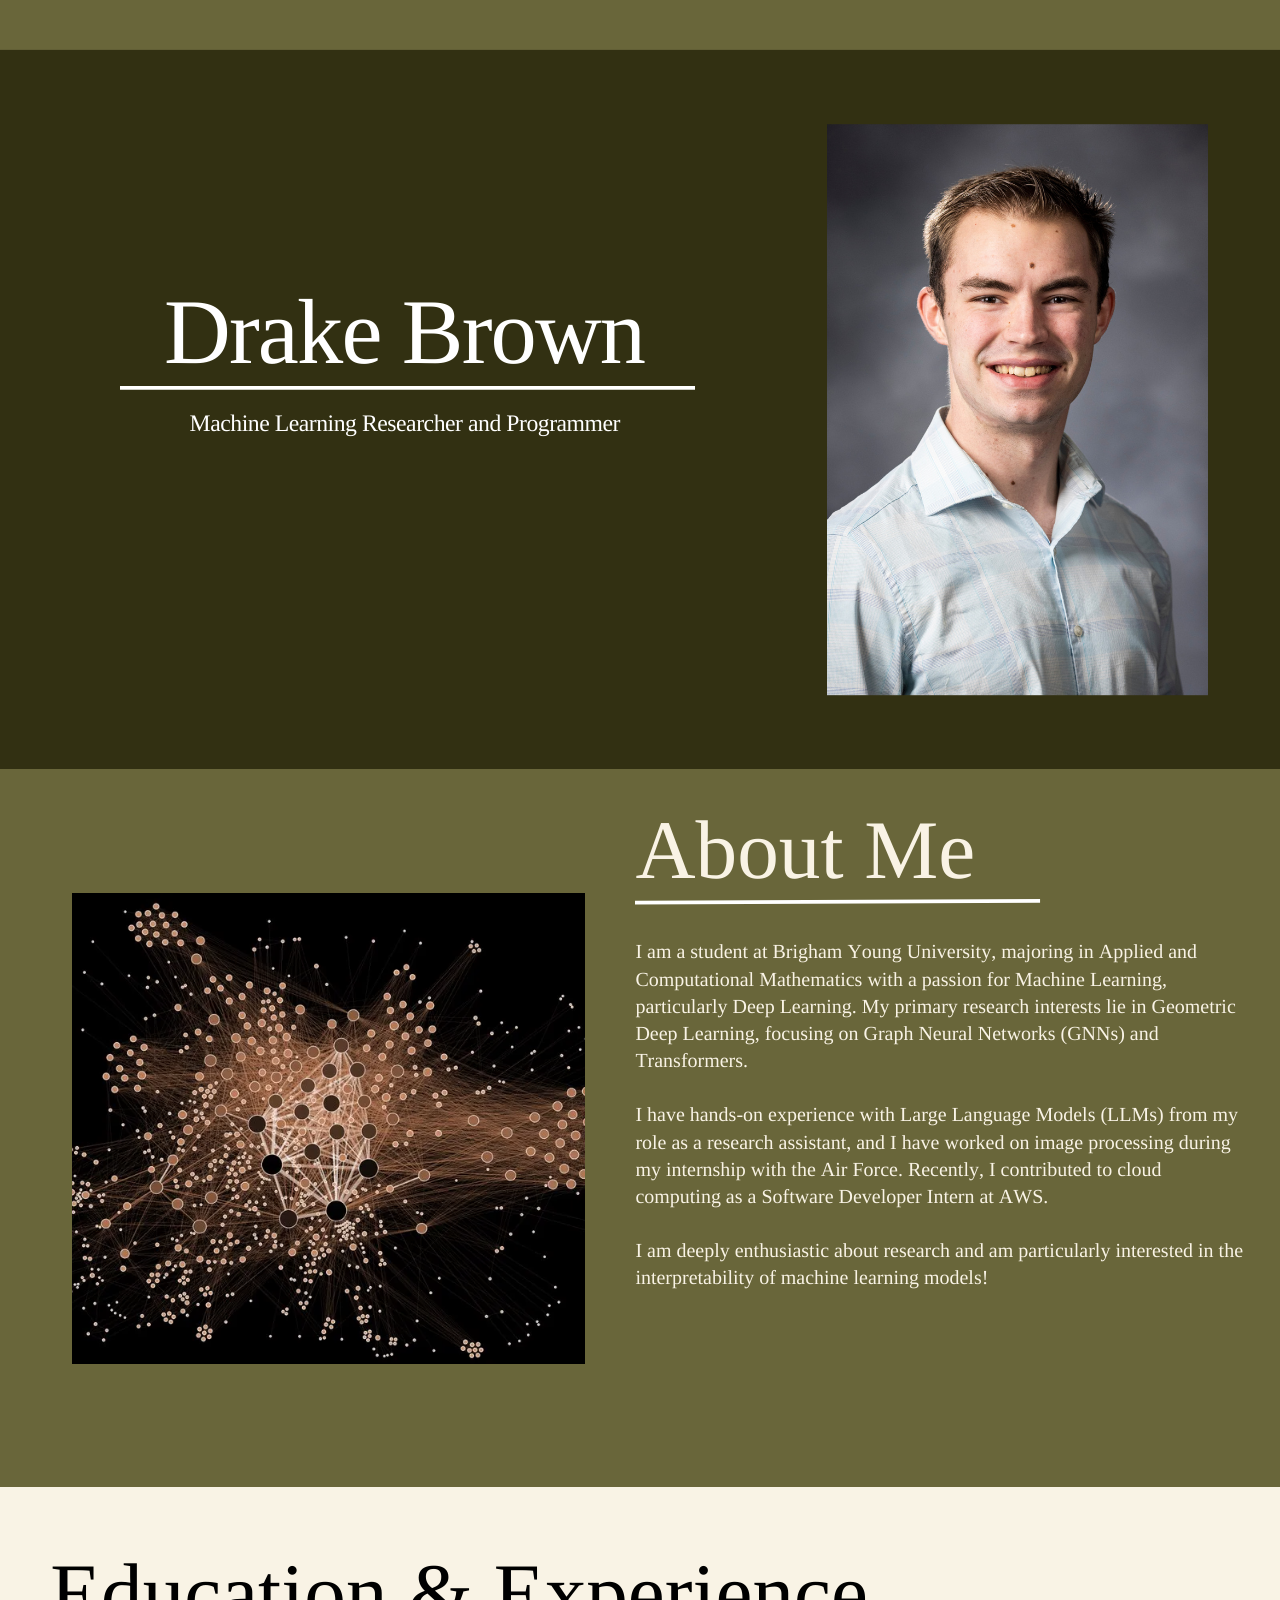
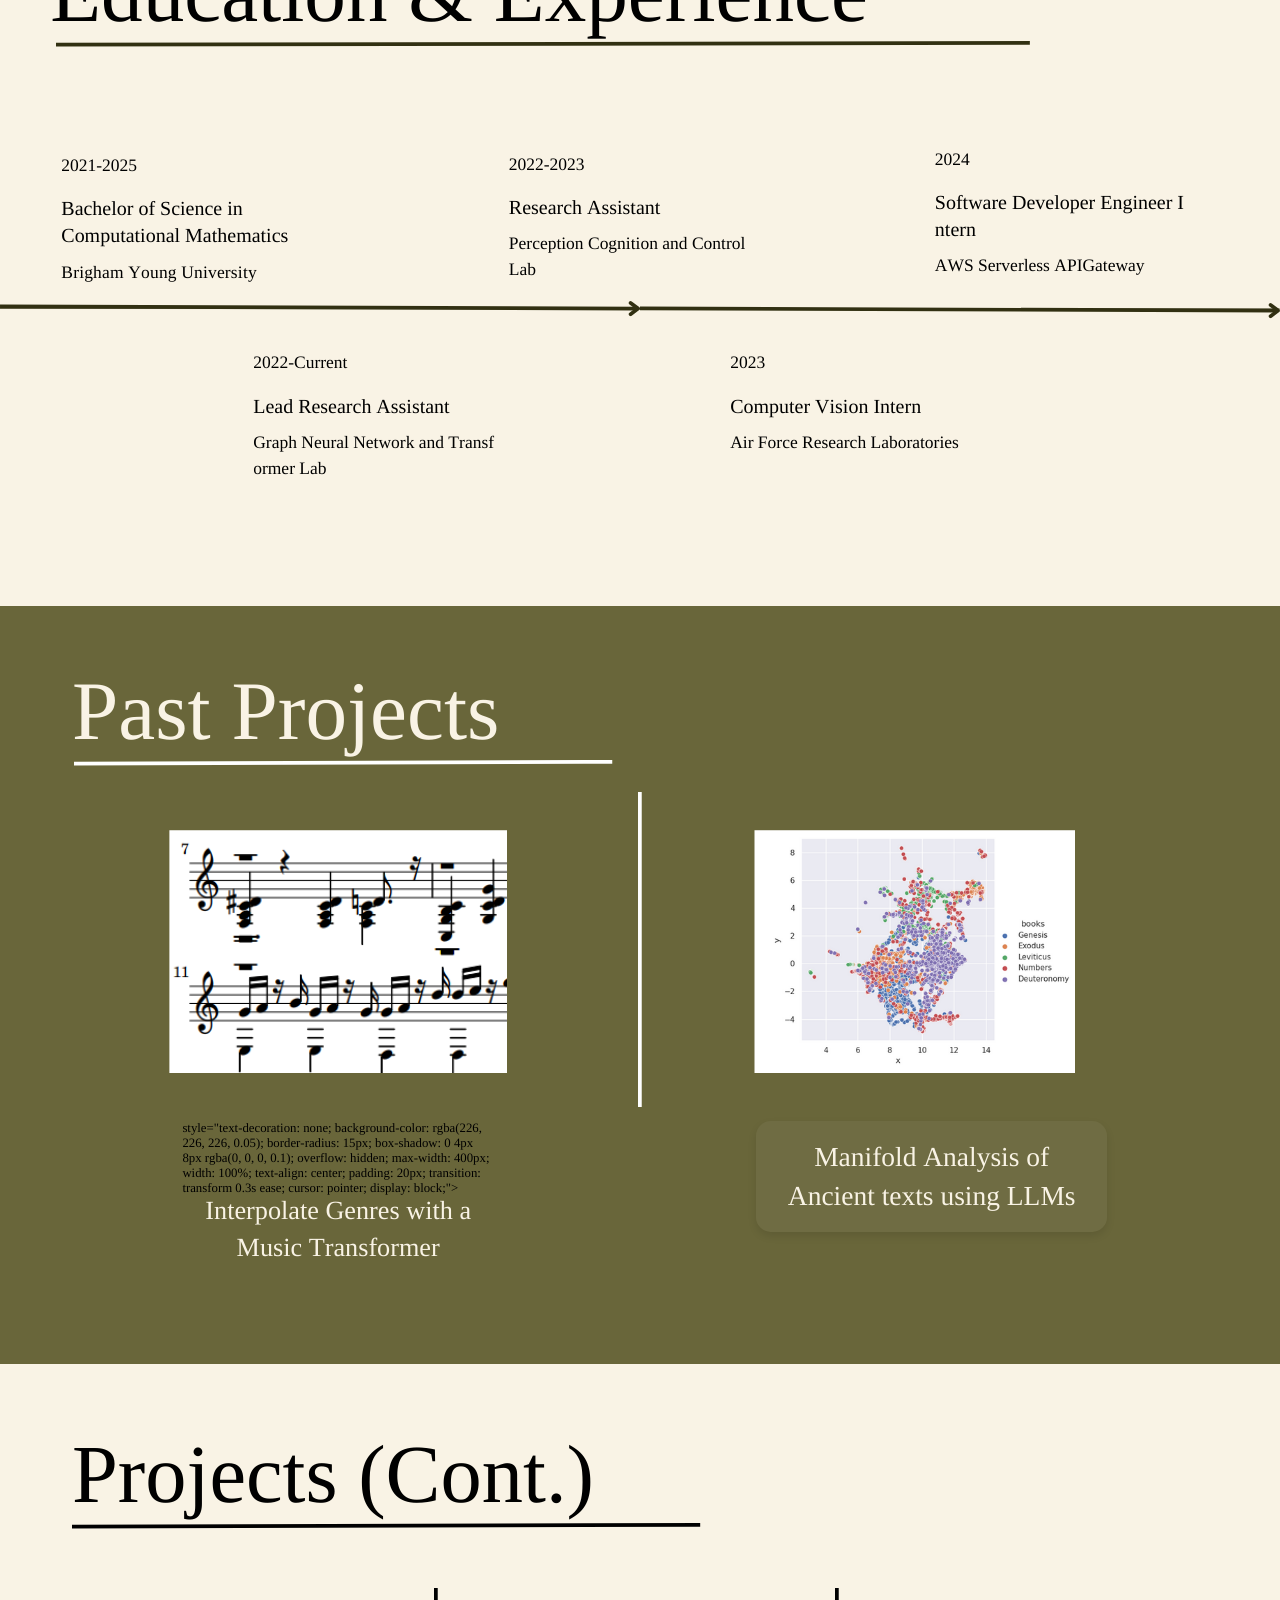
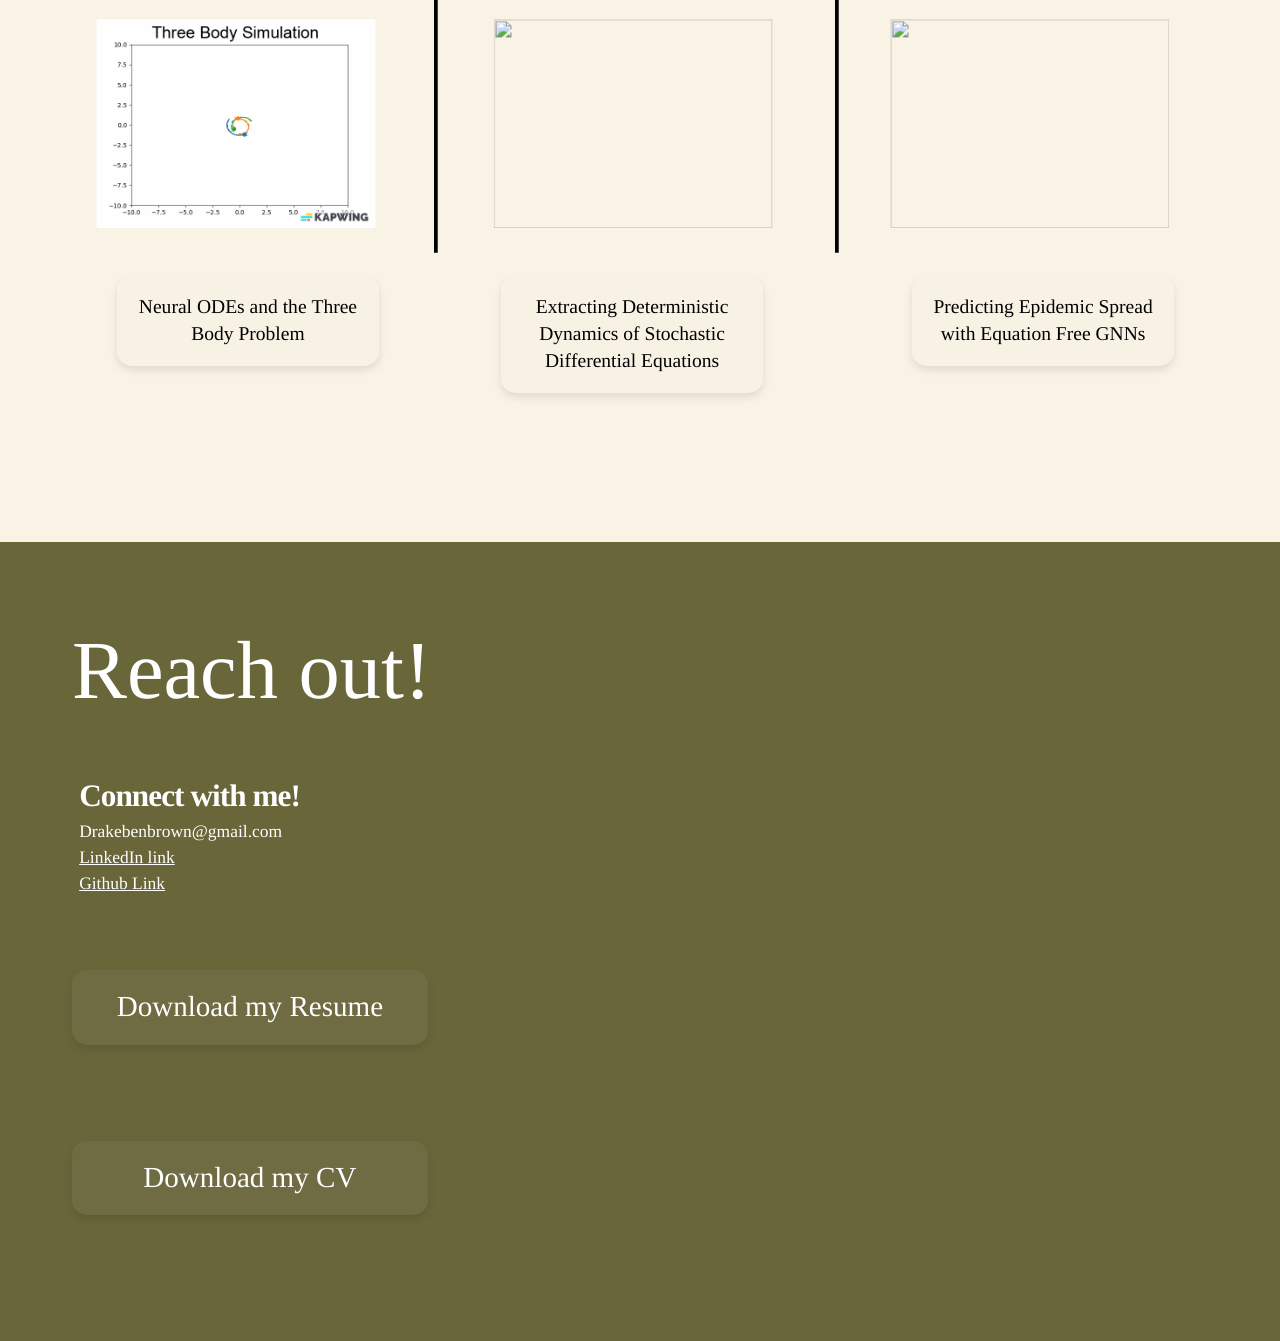
==== index.html @ 7733fdea "Update index.html" ====
<!DOCTYPE html>
<html lang="en">

<head>
  <base href="/">
  <meta http-equiv="Content-Type" content="text/html; charset=utf-8" />
  <meta name="viewport" content="width=device-width, initial-scale=1.0" />
  <title>Drake Brown GitPages</title>
  <meta name="description" content="" />
  <link rel="icon" href="26387fa4f5b1e3f7b6217b27d79bf264.png" type="image/png" sizes="16x16">
  <link rel="icon" href="2d0b56e7e51cf11036ad8734bdb67e2d.png" type="image/png" sizes="32x32">
  <link rel="apple-touch-icon" href="725b756a69a7d4c235070e51acd85560.png" sizes="180x180">
  <style>
    :root {
      --ffsd: 0px;
      --1vw: calc((100vw - var(--sbw, 0px)) / 100);
      --1vh: var(--inner1Vh, 1vh);
    }

    @media (prefers-reduced-motion: reduce) {
      .animated {
        animation: none !important;
      }
    }

    html {
      zoom: var(--rzf, 1);
      font-size: max(calc(min(var(--1vw, 1vw), 13.66px) * var(--rfso, 1)), var(--minfs, 0px));
      -webkit-text-size-adjust: 100%;
      scroll-behavior: smooth;
    }

    body {
      font-size: calc(1rem * var(--bfso, 1));
    }

    body,
    html,
    p,
    ul,
    ol,
    li {
      margin: 0;
      padding: 0;
      font-synthesis: none;
      font-kerning: none;
      font-variant-ligatures: none;
      font-feature-settings: "kern" 0, "calt" 0, "liga" 0, "clig" 0, "dlig" 0, "hlig" 0;
      font-family: unset;
      -webkit-font-smoothing: subpixel-antialiased;
      -moz-osx-font-smoothing: grayscale;
      text-rendering: geometricprecision;
      white-space: normal;
    }

    li {
      text-align: unset;
    }

    a {
      text-decoration: none;
      color: inherit;
    }

    img {
      -webkit-user-drag: none;
      -moz-user-drag: none;
      -o-user-drag: none;
      user-drag: none;
      -webkit-touch-callout: none;
    }

    @font-face {
      font-family: YACgEZ1cb1Q-0;
      src: url(fonts/f8f199f09526f79e87644ed227e0f651.woff2);
      font-style: normal;
      font-weight: 400;
    }

    @font-face {
      font-family: YACgEZ1cb1Q-0;
      src: url(fonts/98c4d2c0223fc8474641c77f923528e9.woff2);
      font-style: normal;
      font-weight: 700;
    }

    @font-face {
      font-family: YACgEZ1cb1Q-0;
      src: url(fonts/d257a7100844bc3f98c9021168b6249e.woff2);
      font-style: italic;
      font-weight: 400;
    }

    @font-face {
      font-family: YACgEZ1cb1Q-0;
      src: url(fonts/1060345c54d396e76d73f1da7ee200bd.woff2);
      font-style: italic;
      font-weight: 700;
    }

    @font-face {
      font-family: YACgEZ1cb1Q-0;
      src: url(fonts/f8f199f09526f79e87644ed227e0f651.woff2);
      font-style: normal;
      font-weight: 100;
    }

    @font-face {
      font-family: YACgEZ1cb1Q-0;
      src: url(fonts/d257a7100844bc3f98c9021168b6249e.woff2);
      font-style: italic;
      font-weight: 100;
    }

    @font-face {
      font-family: YACgEZ1cb1Q-0;
      src: url(fonts/f8f199f09526f79e87644ed227e0f651.woff2);
      font-style: normal;
      font-weight: 200;
    }

    @font-face {
      font-family: YACgEZ1cb1Q-0;
      src: url(fonts/d257a7100844bc3f98c9021168b6249e.woff2);
      font-style: italic;
      font-weight: 200;
    }

    @font-face {
      font-family: YACgEZ1cb1Q-0;
      src: url(fonts/f8f199f09526f79e87644ed227e0f651.woff2);
      font-style: normal;
      font-weight: 300;
    }

    @font-face {
      font-family: YACgEZ1cb1Q-0;
      src: url(fonts/d257a7100844bc3f98c9021168b6249e.woff2);
      font-style: italic;
      font-weight: 300;
    }

    @font-face {
      font-family: YACgEZ1cb1Q-0;
      src: url(fonts/f8f199f09526f79e87644ed227e0f651.woff2);
      font-style: normal;
      font-weight: 500;
    }

    @font-face {
      font-family: YACgEZ1cb1Q-0;
      src: url(fonts/d257a7100844bc3f98c9021168b6249e.woff2);
      font-style: italic;
      font-weight: 500;
    }

    @font-face {
      font-family: YACgEZ1cb1Q-0;
      src: url(fonts/98c4d2c0223fc8474641c77f923528e9.woff2);
      font-style: normal;
      font-weight: 600;
    }

    @font-face {
      font-family: YACgEZ1cb1Q-0;
      src: url(fonts/1060345c54d396e76d73f1da7ee200bd.woff2);
      font-style: italic;
      font-weight: 600;
    }

    @font-face {
      font-family: YACgEZ1cb1Q-0;
      src: url(fonts/98c4d2c0223fc8474641c77f923528e9.woff2);
      font-style: normal;
      font-weight: 800;
    }

    @font-face {
      font-family: YACgEZ1cb1Q-0;
      src: url(fonts/1060345c54d396e76d73f1da7ee200bd.woff2);
      font-style: italic;
      font-weight: 800;
    }

    @font-face {
      font-family: YACgEZ1cb1Q-0;
      src: url(fonts/98c4d2c0223fc8474641c77f923528e9.woff2);
      font-style: normal;
      font-weight: 900;
    }

    @font-face {
      font-family: YACgEZ1cb1Q-0;
      src: url(fonts/1060345c54d396e76d73f1da7ee200bd.woff2);
      font-style: italic;
      font-weight: 900;
    }

    @font-face {
      font-family: YAEZNa_UrWs-0;
      src: url(fonts/3d5e707ce266233b0d634746c3f71067.woff2);
      font-style: normal;
      font-weight: 400;
    }

    @font-face {
      font-family: YAEZNa_UrWs-0;
      src: url(fonts/3d5e707ce266233b0d634746c3f71067.woff2);
      font-style: normal;
      font-weight: 700;
    }

    @font-face {
      font-family: YAEZNa_UrWs-0;
      src: url(fonts/3d5e707ce266233b0d634746c3f71067.woff2);
      font-style: italic;
      font-weight: 400;
    }

    @font-face {
      font-family: YAEZNa_UrWs-0;
      src: url(fonts/3d5e707ce266233b0d634746c3f71067.woff2);
      font-style: italic;
      font-weight: 700;
    }

    @font-face {
      font-family: YAEZNa_UrWs-0;
      src: url(fonts/3d5e707ce266233b0d634746c3f71067.woff2);
      font-style: normal;
      font-weight: 100;
    }

    @font-face {
      font-family: YAEZNa_UrWs-0;
      src: url(fonts/3d5e707ce266233b0d634746c3f71067.woff2);
      font-style: italic;
      font-weight: 100;
    }

    @font-face {
      font-family: YAEZNa_UrWs-0;
      src: url(fonts/3d5e707ce266233b0d634746c3f71067.woff2);
      font-style: normal;
      font-weight: 200;
    }

    @font-face {
      font-family: YAEZNa_UrWs-0;
      src: url(fonts/3d5e707ce266233b0d634746c3f71067.woff2);
      font-style: italic;
      font-weight: 200;
    }

    @font-face {
      font-family: YAEZNa_UrWs-0;
      src: url(fonts/3d5e707ce266233b0d634746c3f71067.woff2);
      font-style: normal;
      font-weight: 300;
    }

    @font-face {
      font-family: YAEZNa_UrWs-0;
      src: url(fonts/3d5e707ce266233b0d634746c3f71067.woff2);
      font-style: italic;
      font-weight: 300;
    }

    @font-face {
      font-family: YAEZNa_UrWs-0;
      src: url(fonts/3d5e707ce266233b0d634746c3f71067.woff2);
      font-style: normal;
      font-weight: 500;
    }

    @font-face {
      font-family: YAEZNa_UrWs-0;
      src: url(fonts/3d5e707ce266233b0d634746c3f71067.woff2);
      font-style: italic;
      font-weight: 500;
    }

    @font-face {
      font-family: YAEZNa_UrWs-0;
      src: url(fonts/3d5e707ce266233b0d634746c3f71067.woff2);
      font-style: normal;
      font-weight: 600;
    }

    @font-face {
      font-family: YAEZNa_UrWs-0;
      src: url(fonts/3d5e707ce266233b0d634746c3f71067.woff2);
      font-style: italic;
      font-weight: 600;
    }

    @font-face {
      font-family: YAEZNa_UrWs-0;
      src: url(fonts/3d5e707ce266233b0d634746c3f71067.woff2);
      font-style: normal;
      font-weight: 800;
    }

    @font-face {
      font-family: YAEZNa_UrWs-0;
      src: url(fonts/3d5e707ce266233b0d634746c3f71067.woff2);
      font-style: italic;
      font-weight: 800;
    }

    @font-face {
      font-family: YAEZNa_UrWs-0;
      src: url(fonts/3d5e707ce266233b0d634746c3f71067.woff2);
      font-style: normal;
      font-weight: 900;
    }

    @font-face {
      font-family: YAEZNa_UrWs-0;
      src: url(fonts/3d5e707ce266233b0d634746c3f71067.woff2);
      font-style: italic;
      font-weight: 900;
    }

    @font-face {
      font-family: YAEw12mzUpM-0;
      src: url(fonts/c271e71c10ab28ff8526fb894defe6b0.woff2);
      font-style: normal;
      font-weight: 400;
    }

    @font-face {
      font-family: YAEw12mzUpM-0;
      src: url(fonts/2cb957a5de6c854058ad458c58d2c89f.woff2);
      font-style: normal;
      font-weight: 700;
    }

    @font-face {
      font-family: YAEw12mzUpM-0;
      src: url(fonts/4f1ee1d35596049ece96c0ff5ae7be45.woff2);
      font-style: italic;
      font-weight: 400;
    }

    @font-face {
      font-family: YAEw12mzUpM-0;
      src: url(fonts/b07988b64d9c820e6582d6c62e783e4e.woff2);
      font-style: italic;
      font-weight: 700;
    }

    @font-face {
      font-family: YAEw12mzUpM-0;
      src: url(fonts/c271e71c10ab28ff8526fb894defe6b0.woff2);
      font-style: normal;
      font-weight: 100;
    }

    @font-face {
      font-family: YAEw12mzUpM-0;
      src: url(fonts/4f1ee1d35596049ece96c0ff5ae7be45.woff2);
      font-style: italic;
      font-weight: 100;
    }

    @font-face {
      font-family: YAEw12mzUpM-0;
      src: url(fonts/c271e71c10ab28ff8526fb894defe6b0.woff2);
      font-style: normal;
      font-weight: 200;
    }

    @font-face {
      font-family: YAEw12mzUpM-0;
      src: url(fonts/4f1ee1d35596049ece96c0ff5ae7be45.woff2);
      font-style: italic;
      font-weight: 200;
    }

    @font-face {
      font-family: YAEw12mzUpM-0;
      src: url(fonts/c271e71c10ab28ff8526fb894defe6b0.woff2);
      font-style: normal;
      font-weight: 300;
    }

    @font-face {
      font-family: YAEw12mzUpM-0;
      src: url(fonts/4f1ee1d35596049ece96c0ff5ae7be45.woff2);
      font-style: italic;
      font-weight: 300;
    }

    @font-face {
      font-family: YAEw12mzUpM-0;
      src: url(fonts/c271e71c10ab28ff8526fb894defe6b0.woff2);
      font-style: normal;
      font-weight: 500;
    }

    @font-face {
      font-family: YAEw12mzUpM-0;
      src: url(fonts/4f1ee1d35596049ece96c0ff5ae7be45.woff2);
      font-style: italic;
      font-weight: 500;
    }

    @font-face {
      font-family: YAEw12mzUpM-0;
      src: url(fonts/2cb957a5de6c854058ad458c58d2c89f.woff2);
      font-style: normal;
      font-weight: 600;
    }

    @font-face {
      font-family: YAEw12mzUpM-0;
      src: url(fonts/b07988b64d9c820e6582d6c62e783e4e.woff2);
      font-style: italic;
      font-weight: 600;
    }

    @font-face {
      font-family: YAEw12mzUpM-0;
      src: url(fonts/2cb957a5de6c854058ad458c58d2c89f.woff2);
      font-style: normal;
      font-weight: 800;
    }

    @font-face {
      font-family: YAEw12mzUpM-0;
      src: url(fonts/b07988b64d9c820e6582d6c62e783e4e.woff2);
      font-style: italic;
      font-weight: 800;
    }

    @font-face {
      font-family: YAEw12mzUpM-0;
      src: url(fonts/2cb957a5de6c854058ad458c58d2c89f.woff2);
      font-style: normal;
      font-weight: 900;
    }

    @font-face {
      font-family: YAEw12mzUpM-0;
      src: url(fonts/b07988b64d9c820e6582d6c62e783e4e.woff2);
      font-style: italic;
      font-weight: 900;
    }

    @font-face {
      font-family: YAFdJjTk5UU-0;
      src: url(fonts/f4a4890561b3fddfd1fd9a1b27b6d4a4.woff2);
      font-style: normal;
      font-weight: 400;
    }

    @font-face {
      font-family: YAFdJjTk5UU-0;
      src: url(fonts/33696a29f45c1b554a4c12443b998d21.woff2);
      font-style: normal;
      font-weight: 700;
    }

    @font-face {
      font-family: YAFdJjTk5UU-0;
      src: url(fonts/8dbae49e1280328b442be6dfff163124.woff2);
      font-style: italic;
      font-weight: 400;
    }

    @font-face {
      font-family: YAFdJjTk5UU-0;
      src: url(fonts/625cf32ea46ae48b58ebd3ff993de469.woff2);
      font-style: italic;
      font-weight: 700;
    }

    @font-face {
      font-family: YAFdJjTk5UU-0;
      src: url(fonts/f4a4890561b3fddfd1fd9a1b27b6d4a4.woff2);
      font-style: normal;
      font-weight: 100;
    }

    @font-face {
      font-family: YAFdJjTk5UU-0;
      src: url(fonts/8dbae49e1280328b442be6dfff163124.woff2);
      font-style: italic;
      font-weight: 100;
    }

    @font-face {
      font-family: YAFdJjTk5UU-0;
      src: url(fonts/f4a4890561b3fddfd1fd9a1b27b6d4a4.woff2);
      font-style: normal;
      font-weight: 200;
    }

    @font-face {
      font-family: YAFdJjTk5UU-0;
      src: url(fonts/8dbae49e1280328b442be6dfff163124.woff2);
      font-style: italic;
      font-weight: 200;
    }

    @font-face {
      font-family: YAFdJjTk5UU-0;
      src: url(fonts/f4a4890561b3fddfd1fd9a1b27b6d4a4.woff2);
      font-style: normal;
      font-weight: 300;
    }

    @font-face {
      font-family: YAFdJjTk5UU-0;
      src: url(fonts/8dbae49e1280328b442be6dfff163124.woff2);
      font-style: italic;
      font-weight: 300;
    }

    @font-face {
      font-family: YAFdJjTk5UU-0;
      src: url(fonts/c69c23593c9bd5705c7780a200f2a6db.woff2);
      font-style: normal;
      font-weight: 500;
    }

    @font-face {
      font-family: YAFdJjTk5UU-0;
      src: url(fonts/e5e43f51d6d7939d8911c861efa5f9b7.woff2);
      font-style: italic;
      font-weight: 500;
    }

    @font-face {
      font-family: YAFdJjTk5UU-0;
      src: url(fonts/c69c23593c9bd5705c7780a200f2a6db.woff2);
      font-style: normal;
      font-weight: 600;
    }

    @font-face {
      font-family: YAFdJjTk5UU-0;
      src: url(fonts/e5e43f51d6d7939d8911c861efa5f9b7.woff2);
      font-style: italic;
      font-weight: 600;
    }

    @font-face {
      font-family: YAFdJjTk5UU-0;
      src: url(fonts/33696a29f45c1b554a4c12443b998d21.woff2);
      font-style: normal;
      font-weight: 800;
    }

    @font-face {
      font-family: YAFdJjTk5UU-0;
      src: url(fonts/625cf32ea46ae48b58ebd3ff993de469.woff2);
      font-style: italic;
      font-weight: 800;
    }

    @font-face {
      font-family: YAFdJjTk5UU-0;
      src: url(fonts/33696a29f45c1b554a4c12443b998d21.woff2);
      font-style: normal;
      font-weight: 900;
    }

    @font-face {
      font-family: YAFdJjTk5UU-0;
      src: url(fonts/625cf32ea46ae48b58ebd3ff993de469.woff2);
      font-style: italic;
      font-weight: 900;
    }

    #verticalMenu {
      display: none;
      font-family: YAEw12mzUpM-0, -apple-system, BlinkMacSystemFont, sans-serif;
      font-size: 1.5rem;
      background-color: #69663a;
      margin: 0 0 0 auto;
      padding: 0;
      border: 12px solid #69663a;
      height: 100%;
      width: 400px;
      max-width: 80vw;
      overflow: auto;
      box-sizing: border-box;
      z-index: 2;
      position: fixed;
      top: 0px;
      right: 0px;
      transform: translateX(400px);
      transition: all 0.35s;
    }

    #menuToggle:checked~#verticalMenu {
      transform: translateX(0px);
    }

    #menuButton {
      display: none;
      fill: #ffffff;
      z-index: 3;
      justify-content: center;
      align-items: center;
    }

    #menuButton:hover {
      cursor: pointer;
      color: #cccccc;
      text-decoration-line: none;
    }

    .navMenuLinkContent:hover {
      color: #cccccc;
    }

    .navMenuLink {
      color: #ffffff;
      display: flex;
      align-items: center;
      list-style-type: none;
      white-space: nowrap;
    }

    .navMenuLinkContent {
      display: inline-block;
      text-decoration-line: none;
      font-family: YAEw12mzUpM-0, -apple-system, BlinkMacSystemFont, sans-serif;
      font-size: 15px;
      font-weight: 700;
      white-space: nowrap;
      padding: 10px 16px;
      margin-right: auto;
      color: #ffffff;
      overflow: hidden;
      text-overflow: ellipsis;
    }

    #menuToggle:checked~#menuButton {
      z-index: 2;
      width: 100vw;
      height: 100vh;
      background-color: #cccccc;
      opacity: 0.55;
      top: 0px;
      position: fixed;
    }

    #menuToggle:checked~#menuButton>#menuButtonIcon {
      display: none;
    }

    #horizontalMenu {
      display: flex;
      justify-content: flex-end;
    }

    html {
      scroll-padding-top: 50px;
    }

    @media (max-width: 375px) {
      #Ln00iWgxd8OJYP2G {
        grid-area: 2 / 2 / 3 / 3;
        position: relative;
      }

      #UQYoKGkzacNn9tw2 {
        grid-template-columns: 0 100%;
        grid-template-rows: 0 100%;
      }

      #Yd8jSyY6RkgpieIa {
        font-size: calc(7.22300878em - var(--ffsd));
      }

      #ge2TK6SbKNTUl1io {
        --first-font-size: 7.22300878em;
        --last-font-size: var(--first-font-size);
        transform: translateX(calc(var(--first-font-size) * -0.01));
        margin-top: calc(var(--first-font-size) * 0.1);
        margin-bottom: calc(var(--last-font-size) * 0.1);
      }

      #FfS7odaxnpjdBWHY {
        min-width: 50.49764442rem;
      }

      #dBYNpGEjWdspm1an {
        grid-area: 3 / 2 / 5 / 6;
        position: relative;
      }

      #niVrIqUEevDpsHEy {
        grid-area: 4 / 4 / 6 / 5;
        position: relative;
      }

      #QhFKTKVGHJitm7OB {
        font-size: calc(1.8545754em - var(--ffsd));
      }

      #yMt82cGlWnaHFRLB {
        --first-font-size: 1.8545754em;
        --last-font-size: var(--first-font-size);
        transform: translateX(calc(var(--first-font-size) * -0.01));
        margin-top: 0;
        margin-bottom: 0;
      }

      #BPFWU0uM4lubHlkj {
        min-width: 50.49764442rem;
      }

      #AedXmtvOcz1Iimvm {
        grid-area: 7 / 3 / 8 / 7;
        position: relative;
      }

      #AlcgbLJkg2lJmB01 {
        grid-area: 2 / 8 / 9 / 9;
        position: relative;
      }

      #osovGrCbYVz60bd3 {
        grid-template-columns: 6.44369433rem 0 2.9487838rem 44.92312265rem 2.49240464rem 0 7.79837737rem 29.77136246rem 5.62225476rem;
        grid-template-rows: minmax(5.78275195rem, max-content) minmax(11.99086174rem, max-content) minmax(8.4724202rem, max-content) minmax(0.14641288rem, max-content) minmax(0.14641288rem, max-content) minmax(1.57241413rem, max-content) minmax(2.19619327rem, max-content) minmax(20.13232858rem, max-content) minmax(5.78275195rem, max-content);
      }

      #meoOo0Y3glU6wnsI {
        min-height: calc(calc(16.66666667 * var(--1vh, 1vh)) - 8.33333333px);
      }

      #P37jmvgC2AEU0TC3 {
        grid-area: 2 / 2 / 3 / 3;
        position: relative;
      }

      #FIjNFfeSIEVkeVyq {
        grid-template-columns: 0 100%;
        grid-template-rows: 0 100%;
      }

      #twGqhCvfT0nLDJbA {
        grid-area: 3 / 2 / 9 / 3;
        position: relative;
      }

      #Re51cK4RmSwKusNL {
        font-size: calc(6.5054246em - var(--ffsd));
      }

      #AtIRUfsFLklxaIO1 {
        --first-font-size: 6.5054246em;
        --last-font-size: var(--first-font-size);
        margin-top: calc(var(--first-font-size) * 0.05);
        margin-bottom: calc(var(--last-font-size) * 0.05);
      }

      #VKV4MWGfiOI5sBOe {
        min-width: 34.30642348rem;
      }

      #bEH4slAblFY9nPhs {
        grid-area: 2 / 6 / 5 / 8;
        position: relative;
      }

      #blkhlYVpCIrl7Xrr {
        grid-area: 4 / 4 / 6 / 7;
        position: relative;
      }

      #cDA2VVNiigK7tUwR {
        font-size: calc(1.56173499em - var(--ffsd));
      }

      #rI4YjcatPbRCm6Rw {
        font-size: calc(1.56173499em - var(--ffsd));
      }

      #g2Zt8SycElza5TON {
        font-size: calc(1.56173499em - var(--ffsd));
      }

      #BgQYNuMwcO2j4R2W {
        font-size: calc(1.56173499em - var(--ffsd));
      }

      #aQjXEoE7VS8ySQII {
        font-size: calc(1.56173499em - var(--ffsd));
      }

      #MANwkfrarTqUinpj {
        font-size: calc(1.56173499em - var(--ffsd));
      }

      #QkOl5e6kwE4XTpxA {
        --first-font-size: 1.56173499em;
        --last-font-size: var(--first-font-size);
        margin-top: calc(var(--first-font-size) * -0.1);
        margin-bottom: calc(var(--last-font-size) * -0.1);
      }

      #s93vs2w3lY5aCfKw {
        min-width: 47.65227963rem;
      }

      #OAuA34wHvX5Pc7bw {
        grid-area: 7 / 5 / 8 / 9;
        position: relative;
      }

      #MHIqyQzOfVPkFGNU {
        grid-template-columns: 5.62225476rem 40.09751966rem 3.92219682rem 0 0.0006774rem 31.64594592rem 2.52714422rem 13.34517876rem 2.83908246rem;
        grid-template-rows: minmax(2.6037889rem, max-content) minmax(7.09720056rem, max-content) minmax(0.50795547rem, max-content) minmax(0.14641132rem, max-content) minmax(0.2928242rem, max-content) minmax(2.85111631rem, max-content) minmax(31.53245534rem, max-content) minmax(1.48980602rem, max-content) minmax(9.70098946rem, max-content);
      }

      #yWcyKpijXAU2pPD2 {
        min-height: calc(calc(16.66666667 * var(--1vh, 1vh)) - 8.33333333px);
      }

      #GqOcSorF1o1HAsdZ {
        grid-area: 2 / 2 / 3 / 3;
        position: relative;
      }

      #FpWSAPErxkPgKQfM {
        grid-template-columns: 0 100%;
        grid-template-rows: 0 100%;
      }

      #Yi7DhiQqCypmBOuy {
        font-size: calc(6.50073206em - var(--ffsd));
      }

      #Hz26qGcgBaIMKnIN {
        --first-font-size: 6.50073206em;
        --last-font-size: var(--first-font-size);
        margin-top: calc(var(--first-font-size) * 0.05);
        margin-bottom: calc(var(--last-font-size) * 0.05);
      }

      #EW3rHMevoZxpyUkc {
        min-width: 78.621775rem;
      }

      #g3pU3ONiTG9K349R {
        grid-area: 2 / 4 / 4 / 18;
        position: relative;
      }

      #hM5a1c1tFf7256yH {
        grid-area: 3 / 5 / 5 / 17;
        position: relative;
      }

      #UajYf6BtOKyC7XZi {
        font-size: calc(1.36652269em - var(--ffsd));
      }

      #Wcs2O3TosQFxQSx1 {
        --first-font-size: 1.36652269em;
        --last-font-size: var(--first-font-size);
        margin-top: calc(var(--first-font-size) * -0.15);
        margin-bottom: calc(var(--last-font-size) * -0.15);
      }

      #tjNqsU8HSqKWlPuV {
        min-width: 22.70325622rem;
      }

      #Vd8EMqSYMlrXD28p {
        grid-area: 2 / 2 / 3 / 5;
        position: relative;
      }

      #XtET7xQR00TEsujh {
        font-size: calc(1.56172767em - var(--ffsd));
      }

      #PJejk0Yt4CwaiRod {
        --first-font-size: 1.56172767em;
        --last-font-size: var(--first-font-size);
        margin-top: calc(var(--first-font-size) * -0.1);
        margin-bottom: calc(var(--last-font-size) * -0.1);
      }

      #zZb7UBoqNT9UaXj9 {
        min-width: 22.70325622rem;
      }

      #TJbIMPI8c8DC4L7O {
        grid-area: 4 / 3 / 5 / 6;
        position: relative;
      }

      #TOhMbZrrimtIhKQX {
        font-size: calc(1.36652269em - var(--ffsd));
      }

      #wJ2xzvitM6gji3mm {
        --first-font-size: 1.36652269em;
        --last-font-size: var(--first-font-size);
        margin-top: calc(var(--first-font-size) * -0.15);
        margin-bottom: calc(var(--last-font-size) * -0.15);
      }

      #QtxUWK4SzUxoRlUi {
        min-width: 22.70325622rem;
      }

      #iIeUplCPanXW4loT {
        grid-area: 6 / 4 / 7 / 7;
        position: relative;
      }

      #HPf2QPd8lh3Wk44N {
        grid-template-columns: 0 0 0 22.56992289rem 0 0;
        grid-template-rows: 0 minmax(1.63982357rem, max-content) minmax(1.75695461rem, max-content) minmax(3.93362811rem, max-content) minmax(1.00106094rem, max-content) minmax(1.63982357rem, max-content);
      }

      #aSjmmZnlznHgk2mz {
        grid-area: 8 / 6 / 11 / 8;
        position: relative;
      }

      #plJGMRPlTBPeds8U {
        font-size: calc(1.36652269em - var(--ffsd));
      }

      #KsheF7Ph3FC0lZb5 {
        --first-font-size: 1.36652269em;
        --last-font-size: var(--first-font-size);
        margin-top: calc(var(--first-font-size) * -0.15);
        margin-bottom: calc(var(--last-font-size) * -0.15);
      }

      #oGD8monIf9bvVukX {
        min-width: 20.10514501rem;
      }

      #wUZ1cVvfK4ADRi5S {
        grid-area: 2 / 2 / 3 / 5;
        position: relative;
      }

      #BjHkviBz12sqWyH2 {
        font-size: calc(1.56172767em - var(--ffsd));
      }

      #icb7nWc7WEp8LqUk {
        --first-font-size: 1.56172767em;
        --last-font-size: var(--first-font-size);
        margin-top: calc(var(--first-font-size) * -0.1);
        margin-bottom: calc(var(--last-font-size) * -0.1);
      }

      #x3Y8ieE3VzLJKyLu {
        min-width: 20.10514501rem;
      }

      #PtD6dfWDeFbdzRsj {
        grid-area: 4 / 3 / 5 / 6;
        position: relative;
      }

      #TmD9QumC34GzOrid {
        font-size: calc(1.36652269em - var(--ffsd));
      }

      #HzF9f7NI84xzjy8O {
        --first-font-size: 1.36652269em;
        --last-font-size: var(--first-font-size);
        margin-top: calc(var(--first-font-size) * -0.15);
        margin-bottom: calc(var(--last-font-size) * -0.15);
      }

      #x5i1ypAnDRZcJx1J {
        min-width: 20.10514501rem;
      }

      #wVkpOITYHuNpWoF7 {
        grid-area: 6 / 4 / 7 / 7;
        position: relative;
      }

      #LyVrRFcqMQZ2ziVb {
        grid-template-columns: 0 0 0 19.97181168rem 0 0;
        grid-template-rows: 0 minmax(1.63982357rem, max-content) minmax(1.75695461rem, max-content) minmax(1.81064129rem, max-content) minmax(0.97708551rem, max-content) minmax(3.68960395rem, max-content);
      }

      #McVZdxYXMyotQ9yu {
        grid-area: 7 / 9 / 10 / 14;
        position: relative;
      }

      #AwHYpqKuf5ZNciyL {
        font-size: calc(1.36652269em - var(--ffsd));
      }

      #okK90KMff97s4lA1 {
        --first-font-size: 1.36652269em;
        --last-font-size: var(--first-font-size);
        margin-top: calc(var(--first-font-size) * -0.15);
        margin-bottom: calc(var(--last-font-size) * -0.15);
      }

      #toxJtAwAK2TuiHDf {
        min-width: 20.10514501rem;
      }

      #TQ6PSzGzkP5Qyzxi {
        grid-area: 2 / 2 / 3 / 5;
        position: relative;
      }

      #HcVtihHCcVSUSf6j {
        font-size: calc(1.56172767em - var(--ffsd));
      }

      #hVYgLQ6KohsVAxuX {
        --first-font-size: 1.56172767em;
        --last-font-size: var(--first-font-size);
        margin-top: calc(var(--first-font-size) * -0.1);
        margin-bottom: calc(var(--last-font-size) * -0.1);
      }

      #PaupKpwox9NqgfiO {
        min-width: 20.10514501rem;
      }

      #GeLOegsO2tMBgxPI {
        grid-area: 4 / 3 / 5 / 6;
        position: relative;
      }

      #cD2WLJ3e37pRKgJU {
        font-size: calc(1.36652269em - var(--ffsd));
      }

      #XGWfg7J7TP9kFeAu {
        --first-font-size: 1.36652269em;
        --last-font-size: var(--first-font-size);
        margin-top: calc(var(--first-font-size) * -0.15);
        margin-bottom: calc(var(--last-font-size) * -0.15);
      }

      #c7FLNIPaaNuBckhh {
        min-width: 20.10514501rem;
      }

      #REosAy69AOBFgUey {
        grid-area: 6 / 4 / 7 / 7;
        position: relative;
      }

      #lZI98IRfStUaCoiI {
        grid-template-columns: 0 0 0 19.97181168rem 0 0;
        grid-template-rows: 0 minmax(1.63982357rem, max-content) minmax(1.75695461rem, max-content) minmax(3.93362811rem, max-content) minmax(0.97708551rem, max-content) minmax(1.63982357rem, max-content);
      }

      #AwWaADJDLRj57ncA {
        grid-area: 6 / 15 / 9 / 19;
        position: relative;
      }

      #Db4IZf1ukUoNFF3F {
        grid-area: 12 / 2 / 16 / 12;
        position: relative;
        clip-path: polygon(calc(0.00482287% + 0%) calc((0 * 50.00144697rem) + 0%), calc(100% - (0% + 0%)) calc((0 * 50.00144697rem) + 0%), calc(100% - (0% + 0%)) calc(100% - ((0 * 50.00144697rem) + 0%)), calc(0.00482287% + 0%) calc(100% - ((0 * 50.00144697rem) + 0%)));
        margin-left: -0.0048231%;
        margin-right: 0%;
        margin-bottom: 0%;
        margin-top: 0%;
      }

      #kFys132NkU1YK4Tu {
        grid-area: 13 / 11 / 17 / 21;
        position: relative;
        clip-path: polygon(calc(0% + 0%) calc((0 * 50.00241162rem) + 0%), calc(100% - (0.00289372% + 0%)) calc((0 * 50.00241162rem) + 0%), calc(100% - (0.00289372% + 0%)) calc(100% - ((0 * 50.00241162rem) + 0%)), calc(0% + 0%) calc(100% - ((0 * 50.00241162rem) + 0%)));
        margin-left: 0%;
        margin-right: -0.0028938%;
        margin-bottom: 0%;
        margin-top: 0%;
      }

      #a0fGUDBn7HO21T7m {
        grid-area: 14 / 3 / 15 / 20;
        position: relative;
        clip-path: polygon(calc(0.00049572% + 0%) calc((0 * 99.99953107rem) + 0%), calc(100% - (0% + 0%)) calc((0 * 99.99953107rem) + 0%), calc(100% - (0% + 0%)) calc(100% - ((0 * 99.99953107rem) + 0%)), calc(0.00049572% + 0%) calc(100% - ((0 * 99.99953107rem) + 0%)));
        margin-left: -0.00049572%;
        margin-right: 0%;
        margin-bottom: 0%;
        margin-top: 0%;
      }

      #qA3y0o1izxftG00i {
        font-size: calc(1.36652269em - var(--ffsd));
      }

      #iUQhvESTcFfcKEM0 {
        --first-font-size: 1.36652269em;
        --last-font-size: var(--first-font-size);
        margin-top: calc(var(--first-font-size) * -0.15);
        margin-bottom: calc(var(--last-font-size) * -0.15);
      }

      #uMyugVd0h9Ems83N {
        min-width: 20.10514501rem;
      }

      #AKKTH7dRr00deSoO {
        grid-area: 2 / 2 / 3 / 5;
        position: relative;
      }

      #YfdkCgHj8tDrRNTy {
        font-size: calc(1.56172767em - var(--ffsd));
      }

      #YVm166zojUKgJTx0 {
        --first-font-size: 1.56172767em;
        --last-font-size: var(--first-font-size);
        margin-top: calc(var(--first-font-size) * -0.1);
        margin-bottom: calc(var(--last-font-size) * -0.1);
      }

      #mdmeznxqi19WQU29 {
        min-width: 20.10514501rem;
      }

      #cgabCkK7qSQfGFYK {
        grid-area: 4 / 3 / 5 / 6;
        position: relative;
      }

      #fcDEjuIiwY5r0yPe {
        font-size: calc(1.36652269em - var(--ffsd));
      }

      #uLY9kf4Gagub7Kyx {
        --first-font-size: 1.36652269em;
        --last-font-size: var(--first-font-size);
        margin-top: calc(var(--first-font-size) * -0.15);
        margin-bottom: calc(var(--last-font-size) * -0.15);
      }

      #TgKuYYsD8G0Sb4n2 {
        min-width: 20.10514501rem;
      }

      #RhprcXFzEiSl0KTU {
        grid-area: 6 / 4 / 7 / 7;
        position: relative;
      }

      #p66xRn5rmyCiB7xK {
        grid-template-columns: 0 0 0 19.97181168rem 0 0;
        grid-template-rows: 0 minmax(1.63982357rem, max-content) minmax(1.75695461rem, max-content) minmax(1.81064129rem, max-content) minmax(0.97708551rem, max-content) minmax(3.68960395rem, max-content);
      }

      #DtdOdU4pJScf7Pcz {
        grid-area: 18 / 7 / 21 / 10;
        position: relative;
      }

      #U6kGF4aY1ZuemkVk {
        font-size: calc(1.36652269em - var(--ffsd));
      }

      #uUTGXYlqmgdtoR3c {
        --first-font-size: 1.36652269em;
        --last-font-size: var(--first-font-size);
        margin-top: calc(var(--first-font-size) * -0.15);
        margin-bottom: calc(var(--last-font-size) * -0.15);
      }

      #ZGcK8OMPj6d4AQgz {
        min-width: 20.10514501rem;
      }

      #BJcUJYNwPJqpNdHT {
        grid-area: 2 / 2 / 3 / 5;
        position: relative;
      }

      #cGMNb4LOz7qDPby0 {
        font-size: calc(1.56172767em - var(--ffsd));
      }

      #ClkxLjYsThyLaIlL {
        --first-font-size: 1.56172767em;
        --last-font-size: var(--first-font-size);
        margin-top: calc(var(--first-font-size) * -0.1);
        margin-bottom: calc(var(--last-font-size) * -0.1);
      }

      #uKfrg8HJ8zS7Z21A {
        min-width: 20.10514501rem;
      }

      #eFDmmX6X6MFIaPd9 {
        grid-area: 4 / 3 / 5 / 6;
        position: relative;
      }

      #rY2HyWGgcvIqWvy8 {
        font-size: calc(1.36652269em - var(--ffsd));
      }

      #xP9wu8ElRpI7234G {
        --first-font-size: 1.36652269em;
        --last-font-size: var(--first-font-size);
        margin-top: calc(var(--first-font-size) * -0.15);
        margin-bottom: calc(var(--last-font-size) * -0.15);
      }

      #U9vGjCZVuP3GHO1X {
        min-width: 20.10514501rem;
      }

      #RNB4hbRkN7ApzrIe {
        grid-area: 6 / 4 / 7 / 7;
        position: relative;
      }

      #iXrodXDunhXCOKp4 {
        grid-template-columns: 0 0 0 19.97181168rem 0 0;
        grid-template-rows: 0 minmax(1.63982357rem, max-content) minmax(1.75695461rem, max-content) minmax(1.81064129rem, max-content) minmax(0.97708551rem, max-content) minmax(1.63982357rem, max-content);
      }

      #uspXkv7WAgGTyc7d {
        grid-area: 19 / 13 / 20 / 16;
        position: relative;
      }

      #I30cUx73PqKu2bZ7 {
        grid-template-columns: 0 0 3.9276727rem 0.41459493rem 0.44810921rem 14.99291539rem 7.57700749rem 12.39480419rem 0 10.24248446rem 0.00385859rem 7.04884773rem 2.6766209rem 13.31412566rem 3.98106512rem 3.40911558rem 1.98489241rem 10.59673858rem 6.98667813rem 0.00046893rem;
        grid-template-rows: minmax(4.42465328rem, max-content) minmax(7.60468548rem, max-content) minmax(0.14641261rem, max-content) minmax(0.2928255rem, max-content) minmax(7.91821654rem, max-content) minmax(0.39091554rem, max-content) minmax(0.10980887rem, max-content) minmax(9.44659097rem, max-content) minmax(0.3177091rem, max-content) minmax(0.20699074rem, max-content) minmax(1.33034692rem, max-content) minmax(0.16471449rem, max-content) minmax(0.53074353rem, max-content) minmax(0.10980966rem, max-content) minmax(0.53074353rem, max-content) minmax(0.16471449rem, max-content) minmax(2.61234883rem, max-content) 0 minmax(7.82432856rem, max-content) minmax(2.04978038rem, max-content) minmax(10.04620855rem, max-content);
      }

      #EEMRiFlWNNqraHX7 {
        min-height: calc(calc(16.66666667 * var(--1vh, 1vh)) - 8.33333333px);
      }

      #gpzRgUV0yW3lzzgx {
        grid-area: 2 / 2 / 3 / 3;
        position: relative;
      }

      #h5UYaKFIMQFFrbiF {
        grid-template-columns: 0 100%;
        grid-template-rows: 0 100%;
      }

      #DUS2flo7KGaNtAc8 {
        font-size: calc(6.50073206em - var(--ffsd));
      }

      #oCNnxIhgUNz3oiFA {
        --first-font-size: 6.50073206em;
        --last-font-size: var(--first-font-size);
        margin-top: calc(var(--first-font-size) * 0.05);
        margin-bottom: calc(var(--last-font-size) * 0.05);
      }

      #r9nZ42Mzcul9wEgD {
        min-width: 43.37873161rem;
      }

      #uesxpo3vBMFcnmmA {
        grid-area: 2 / 2 / 4 / 9;
        position: relative;
      }

      #BkFXYG6zjNNGuhm9 {
        grid-area: 3 / 3 / 5 / 8;
        position: relative;
      }

      #pyFwQTjxKr03NZUp {
        grid-area: 7 / 4 / 9 / 7;
        position: relative;
      }

      #UY99t7JClNDYAqy5 {
        grid-area: 6 / 10 / 11 / 11;
        position: relative;
      }

      #d59HZi32ZkFi1uS7 {
        font-size: calc(2.04976574em - var(--ffsd));
      }

      #qFU1AnqE6tHguptN {
        font-size: calc(2.04976574em - var(--ffsd));
      }

      #bYymqoZWxKNBzg7I {
        --first-font-size: 2.04976574em;
        --last-font-size: var(--first-font-size);
        margin-top: calc(var(--first-font-size) * -0.1);
        margin-bottom: calc(var(--last-font-size) * -0.1);
      }

      #hoi3JIUV3Z11KX5f {
        min-width: 24.43894173rem;
      }

      #FEcY6benmzc3xOZQ {
        grid-area: 12 / 5 / 14 / 6;
        position: relative;
      }

      #CXVQxsCw5WNehPZu {
        grid-area: 8 / 12 / 10 / 15;
        position: relative;
      }

      #NbdTor2eE55scAkt {
        font-size: calc(2.14738653em - var(--ffsd));
      }

      #AXwO6a5NiVNdPiWc {
        --first-font-size: 2.14738653em;
        --last-font-size: var(--first-font-size);
        margin-top: calc(var(--first-font-size) * -0.1);
        margin-bottom: calc(var(--last-font-size) * -0.1);
      }

      #AL3hKy8miyAqEcCW {
        min-width: 24.43894173rem;
      }

      #bbWonAyae6W2BS3j {
        grid-area: 13 / 13 / 15 / 14;
        position: relative;
      }

      #uSf8NxJxyXsHjwUh {
        grid-template-columns: 5.62225476rem 0.12317953rem 7.48452386rem 1.02164903rem 24.3056084rem 1.02164903rem 8.22033672rem 1.0684517rem 0.98593408rem 0.29282577rem 8.77813016rem 0.13716987rem 24.3056084rem 0.63680751rem 15.99587117rem;
        grid-template-rows: minmax(4.40058928rem, max-content) minmax(7.6046861rem, max-content) minmax(0.146412rem, max-content) minmax(0.29282488rem, max-content) minmax(2.07564087rem, max-content) minmax(2.97705609rem, max-content) 0 minmax(19.02851728rem, max-content) 0 minmax(2.69302638rem, max-content) minmax(1.01111549rem, max-content) 0 minmax(8.15520059rem, max-content) minmax(0.41971449rem, max-content) minmax(7.41776413rem, max-content);
      }

      #Qf8PY71kvp0ybRGA {
        min-height: calc(calc(16.66666667 * var(--1vh, 1vh)) - 8.33333333px);
      }

      #F1kJNWLPWISDcDpy {
        grid-area: 2 / 2 / 3 / 3;
        position: relative;
      }

      #v6UY1Fv63VNctT5o {
        grid-template-columns: 0 100%;
        grid-template-rows: 0 100%;
      }

      #q9Z8FWn05B7Hb81R {
        font-size: calc(6.44211567em - var(--ffsd));
      }

      #lBuLK0cp0paoki0m {
        --first-font-size: 6.44211567em;
        --last-font-size: var(--first-font-size);
        margin-top: calc(var(--first-font-size) * 0.05);
        margin-bottom: calc(var(--last-font-size) * 0.05);
      }

      #qhFkjte9R1n4FzTN {
        min-width: 50.96632112rem;
      }

      #gWjsiF8URNECbe9e {
        grid-area: 2 / 3 / 4 / 13;
        position: relative;
      }

      #WFpGSo3ddmPxmhOZ {
        grid-area: 3 / 2 / 5 / 12;
        position: relative;
      }

      #MTTCSstaORq7ISn0 {
        grid-area: 8 / 4 / 11 / 7;
        position: relative;
      }

      #LSjTkVgAu6qHSPJL {
        font-size: calc(1.52888475em - var(--ffsd));
      }

      #LyX6yllH7Q9cZaXx {
        --first-font-size: 1.52888475em;
        --last-font-size: var(--first-font-size);
        margin-top: calc(var(--first-font-size) * -0.1);
        margin-bottom: calc(var(--last-font-size) * -0.1);
      }

      #jyCFq8GZqv8iLcg8 {
        min-width: 17.43831012rem;
      }

      #DGY0WPuTcoG9D2bi {
        grid-area: 16 / 5 / 19 / 6;
        position: relative;
      }

      #UsXikwbXXPiikqWT {
        grid-area: 6 / 8 / 14 / 9;
        position: relative;
      }

      #k4VddCSEQbeuY1y1 {
        grid-area: 9 / 10 / 12 / 15;
        position: relative;
      }

      #BaO5mBhtD7mJ6tki {
        font-size: calc(1.52888475em - var(--ffsd));
      }

      #RMPCAE7fZmKCTz1c {
        --first-font-size: 1.52888475em;
        --last-font-size: var(--first-font-size);
        margin-top: calc(var(--first-font-size) * -0.1);
        margin-bottom: calc(var(--last-font-size) * -0.1);
      }

      #XJT34ueiSeUoBvq9 {
        min-width: 17.43831012rem;
      }

      #lNF575USqWJGB1YN {
        grid-area: 17 / 11 / 20 / 14;
        position: relative;
      }

      #zyppUIYBKUmhem63 {
        grid-area: 7 / 16 / 15 / 17;
        position: relative;
      }

      #YminMZKTkqcV3F6F {
        grid-area: 10 / 18 / 13 / 21;
        position: relative;
      }

      #rrcRQTmlBKFfr02o {
        font-size: calc(1.52888475em - var(--ffsd));
      }

      #m7EPEEuRoI3HQf1l {
        --first-font-size: 1.52888475em;
        --last-font-size: var(--first-font-size);
        margin-top: calc(var(--first-font-size) * -0.1);
        margin-bottom: calc(var(--last-font-size) * -0.1);
      }

      #r06fy0ZhUbQab3pC {
        min-width: 17.43831012rem;
      }

      #P5wrefI8LwB5rnhv {
        grid-area: 18 / 19 / 21 / 20;
        position: relative;
      }

      #Q7aDS0jWQUyCqrWo {
        grid-template-columns: 5.6225942rem 0.00043673rem 1.91434875rem 1.59989432rem 17.30497679rem 2.89688595rem 4.56542462rem 0.29282577rem 4.36576133rem 0.58789347rem 15.55634336rem 1.74863343rem 0 3.9088868rem 4.84989584rem 0.29282577rem 4.04554332rem 1.71385989rem 17.30497679rem 2.78292038rem 8.64507251rem;
        grid-template-rows: minmax(4.8793679rem, max-content) minmax(7.52561778rem, max-content) minmax(0.14641223rem, max-content) minmax(0.29282512rem, max-content) minmax(4.65658269rem, max-content) 0 minmax(2.43480918rem, max-content) 0 0 minmax(16.35131779rem, max-content) 0 0 minmax(1.98131182rem, max-content) 0 minmax(1.73570155rem, max-content) 0 0 minmax(3.96815573rem, max-content) minmax(2.13696634rem, max-content) 0 minmax(10.11347944rem, max-content);
      }

      #HiTQiXWatl0Ll3BT {
        min-height: calc(calc(16.66666667 * var(--1vh, 1vh)) - 8.33333333px);
      }

      #UiOzRtHEtBvWAghL {
        grid-area: 2 / 2 / 3 / 3;
        position: relative;
      }

      #hOXmtMIuh0H1CXRP {
        grid-template-columns: 0 100%;
        grid-template-rows: 0 100%;
      }

      #TmpF7sLzuplFo9H5 {
        font-size: calc(6.44211567em - var(--ffsd));
      }

      #VmqNpt0p3RD1mzqa {
        --first-font-size: 6.44211567em;
        --last-font-size: var(--first-font-size);
        margin-top: calc(var(--first-font-size) * 0.05);
        margin-bottom: calc(var(--last-font-size) * 0.05);
      }

      #Flqj1rzo82NQmMjm {
        min-width: 42.99047619rem;
      }

      #dd8rkDEJOJI1npJ3 {
        grid-area: 2 / 4 / 3 / 9;
        position: relative;
      }

      #om6s26ov2iSzVES8 {
        font-size: calc(2.44021962em - var(--ffsd));
      }

      #Yb7Hwg48F37GgQXQ {
        --first-font-size: 2.44021962em;
        --last-font-size: var(--first-font-size);
        margin-top: calc(var(--first-font-size) * -0.1);
        margin-bottom: calc(var(--last-font-size) * -0.1);
      }

      #OAvB9FgEPLNig8Jm {
        min-width: 21.56190476rem;
      }

      #nsZh2phh0YAcuNOd {
        grid-area: 2 / 2 / 3 / 4;
        position: relative;
      }

      #RcLBoldOlBcvUypC {
        font-size: calc(1.36652269em - var(--ffsd));
      }

      #wGHHMPuvFYehvdBy {
        font-size: calc(1.36652269em - var(--ffsd));
      }

      #rK5cK6bMvIAI2rYb {
        font-size: calc(1.36652269em - var(--ffsd));
      }

      #rbNrZ4ft4lS2BhnA {
        --first-font-size: 1.36652269em;
        --last-font-size: var(--first-font-size);
        margin-top: calc(var(--first-font-size) * -0.175);
        margin-bottom: calc(var(--last-font-size) * -0.175);
      }

      #Vh9rGqwbMnFIkUUr {
        min-width: 21.56190476rem;
      }

      #GWd1IRejxAUCkqRW {
        grid-area: 4 / 3 / 5 / 5;
        position: relative;
      }

      #Uhto78aq3astoStE {
        grid-template-columns: 0 0 21.42857143rem 0;
        grid-template-rows: 0 minmax(2.87945242rem, max-content) minmax(0.51713482rem, max-content) minmax(5.6710582rem, max-content);
      }

      #VUWOTj0kFDyzQAzR {
        grid-area: 4 / 5 / 5 / 6;
        position: relative;
      }

      #Z79hpIHOvW0hcxyk {
        grid-area: 2 / 2 / 5 / 5;
        position: relative;
      }

      #jWyzzHHsk3o7Wjv5 {
        font-size: calc(2.27180088em - var(--ffsd));
      }

      #pFrcbmazUAVYQWUv {
        --first-font-size: 2.27180088em;
        --last-font-size: var(--first-font-size);
        margin-top: calc(var(--first-font-size) * -0.1);
        margin-bottom: calc(var(--last-font-size) * -0.1);
      }

      #YaEO5CmKRDLnlALC {
        min-width: 24.78131043rem;
      }

      #EzAgHHKx6BLAfTE8 {
        grid-area: 3 / 3 / 4 / 4;
        position: relative;
      }

      #hq1pEgDA20QgBCXu {
        grid-template-columns: 0 2.23633899rem 24.64797709rem 2.23633899rem;
        grid-template-rows: 0 minmax(1.51868031rem, max-content) minmax(2.69351684rem, max-content) minmax(1.51868031rem, max-content);
      }

      #WakFxEsVGBTxESB2 {
        grid-template-columns: 0 29.12065506rem;
        grid-template-rows: 0 minmax(5.73087746rem, max-content);
      }

      #Cqbn77UhlCnqeBd1 {
        grid-area: 6 / 2 / 7 / 7;
        position: relative;
      }

      #A2KKUF38PXVRmhLN {
        grid-area: 2 / 2 / 5 / 5;
        position: relative;
      }

      #K7QdHHZ7lOGp3wrR {
        font-size: calc(2.27180088em - var(--ffsd));
      }

      #qaV8KGrrfG3t0eRI {
        --first-font-size: 2.27180088em;
        --last-font-size: var(--first-font-size);
        margin-top: calc(var(--first-font-size) * -0.1);
        margin-bottom: calc(var(--last-font-size) * -0.1);
      }

      #JBFVm4XZPIsVPrdV {
        min-width: 24.78131043rem;
      }

      #hxkm7WXQPZOnDaWt {
        grid-area: 3 / 3 / 4 / 4;
        position: relative;
      }

      #QuBqibY1NDW9xgVP {
        grid-template-columns: 0 2.23633899rem 24.64797709rem 2.23633899rem;
        grid-template-rows: 0 minmax(1.51868031rem, max-content) minmax(2.69351684rem, max-content) minmax(1.51868031rem, max-content);
      }

      #AzPwAjegfstdpOqU {
        grid-template-columns: 0 29.12065506rem;
        grid-template-rows: 0 minmax(5.73087746rem, max-content);
      }

      #CNf6JxGxQFKVH8Su {
        grid-area: 8 / 3 / 9 / 8;
        position: relative;
      }

      #Ck4auaYFEDuY18w7 {
        grid-template-columns: 3.37975998rem 0 2.24249478rem 0.56062369rem 21.42857143rem 4.88896517rem 0 15.97898257rem 51.52060238rem;
        grid-template-rows: minmax(6.26822914rem, max-content) minmax(7.67203001rem, max-content) minmax(4.47013813rem, max-content) minmax(9.06764544rem, max-content) minmax(4.46559297rem, max-content) minmax(5.73087746rem, max-content) minmax(4.46559297rem, max-content) minmax(5.73087746rem, max-content) minmax(8.351564rem, max-content);
      }

      #yjM4ciJ7DUrGgV2d {
        min-height: calc(calc(16.66666667 * var(--1vh, 1vh)) - 8.33333333px);
      }
    }

    @media (min-width: 375.05px) and (max-width: 480px) {
      #Ln00iWgxd8OJYP2G {
        grid-area: 2 / 2 / 3 / 3;
        position: relative;
      }

      #UQYoKGkzacNn9tw2 {
        grid-template-columns: 0 100%;
        grid-template-rows: 0 100%;
      }

      #Yd8jSyY6RkgpieIa {
        font-size: calc(7.22300878em - var(--ffsd));
      }

      #ge2TK6SbKNTUl1io {
        --first-font-size: 7.22300878em;
        --last-font-size: var(--first-font-size);
        transform: translateX(calc(var(--first-font-size) * -0.01));
        margin-top: calc(var(--first-font-size) * 0.1);
        margin-bottom: calc(var(--last-font-size) * 0.1);
      }

      #FfS7odaxnpjdBWHY {
        min-width: 50.46847775rem;
      }

      #dBYNpGEjWdspm1an {
        grid-area: 3 / 2 / 5 / 6;
        position: relative;
      }

      #niVrIqUEevDpsHEy {
        grid-area: 4 / 4 / 6 / 5;
        position: relative;
      }

      #QhFKTKVGHJitm7OB {
        font-size: calc(1.8545754em - var(--ffsd));
      }

      #yMt82cGlWnaHFRLB {
        --first-font-size: 1.8545754em;
        --last-font-size: var(--first-font-size);
        transform: translateX(calc(var(--first-font-size) * -0.01));
        margin-top: 0;
        margin-bottom: 0;
      }

      #BPFWU0uM4lubHlkj {
        min-width: 50.46847775rem;
      }

      #AedXmtvOcz1Iimvm {
        grid-area: 7 / 3 / 8 / 7;
        position: relative;
      }

      #AlcgbLJkg2lJmB01 {
        grid-area: 2 / 8 / 9 / 9;
        position: relative;
      }

      #osovGrCbYVz60bd3 {
        grid-template-columns: 6.44369433rem 0 2.9487838rem 44.92312265rem 2.49240464rem 0 7.79837737rem 29.77136246rem 5.62225476rem;
        grid-template-rows: minmax(5.78275195rem, max-content) minmax(11.99086174rem, max-content) minmax(8.4724202rem, max-content) minmax(0.14641288rem, max-content) minmax(0.14641288rem, max-content) minmax(1.57241413rem, max-content) minmax(2.19619327rem, max-content) minmax(20.13232858rem, max-content) minmax(5.78275195rem, max-content);
      }

      #meoOo0Y3glU6wnsI {
        min-height: calc(calc(16.66666667 * var(--1vh, 1vh)) - 8.33333333px);
      }

      #P37jmvgC2AEU0TC3 {
        grid-area: 2 / 2 / 3 / 3;
        position: relative;
      }

      #FIjNFfeSIEVkeVyq {
        grid-template-columns: 0 100%;
        grid-template-rows: 0 100%;
      }

      #twGqhCvfT0nLDJbA {
        grid-area: 3 / 2 / 9 / 3;
        position: relative;
      }

      #Re51cK4RmSwKusNL {
        font-size: calc(6.5054246em - var(--ffsd));
      }

      #AtIRUfsFLklxaIO1 {
        --first-font-size: 6.5054246em;
        --last-font-size: var(--first-font-size);
        margin-top: calc(var(--first-font-size) * 0.05);
        margin-bottom: calc(var(--last-font-size) * 0.05);
      }

      #VKV4MWGfiOI5sBOe {
        min-width: 34.27725681rem;
      }

      #bEH4slAblFY9nPhs {
        grid-area: 2 / 6 / 5 / 8;
        position: relative;
      }

      #blkhlYVpCIrl7Xrr {
        grid-area: 4 / 4 / 6 / 7;
        position: relative;
      }

      #cDA2VVNiigK7tUwR {
        font-size: calc(1.56173499em - var(--ffsd));
      }

      #rI4YjcatPbRCm6Rw {
        font-size: calc(1.56173499em - var(--ffsd));
      }

      #g2Zt8SycElza5TON {
        font-size: calc(1.56173499em - var(--ffsd));
      }

      #BgQYNuMwcO2j4R2W {
        font-size: calc(1.56173499em - var(--ffsd));
      }

      #aQjXEoE7VS8ySQII {
        font-size: calc(1.56173499em - var(--ffsd));
      }

      #MANwkfrarTqUinpj {
        font-size: calc(1.56173499em - var(--ffsd));
      }

      #QkOl5e6kwE4XTpxA {
        --first-font-size: 1.56173499em;
        --last-font-size: var(--first-font-size);
        margin-top: calc(var(--first-font-size) * -0.1);
        margin-bottom: calc(var(--last-font-size) * -0.1);
      }

      #s93vs2w3lY5aCfKw {
        min-width: 47.62311297rem;
      }

      #OAuA34wHvX5Pc7bw {
        grid-area: 7 / 5 / 8 / 9;
        position: relative;
      }

      #MHIqyQzOfVPkFGNU {
        grid-template-columns: 5.62225476rem 40.09751966rem 3.92219682rem 0 0.0006774rem 31.64594592rem 2.52714422rem 13.34517876rem 2.83908246rem;
        grid-template-rows: minmax(2.6037889rem, max-content) minmax(7.09720056rem, max-content) minmax(0.50795547rem, max-content) minmax(0.14641132rem, max-content) minmax(0.2928242rem, max-content) minmax(2.85111631rem, max-content) minmax(31.53245534rem, max-content) minmax(1.48980602rem, max-content) minmax(9.70098946rem, max-content);
      }

      #yWcyKpijXAU2pPD2 {
        min-height: calc(calc(16.66666667 * var(--1vh, 1vh)) - 8.33333333px);
      }

      #GqOcSorF1o1HAsdZ {
        grid-area: 2 / 2 / 3 / 3;
        position: relative;
      }

      #FpWSAPErxkPgKQfM {
        grid-template-columns: 0 100%;
        grid-template-rows: 0 100%;
      }

      #Yi7DhiQqCypmBOuy {
        font-size: calc(6.50073206em - var(--ffsd));
      }

      #Hz26qGcgBaIMKnIN {
        --first-font-size: 6.50073206em;
        --last-font-size: var(--first-font-size);
        margin-top: calc(var(--first-font-size) * 0.05);
        margin-bottom: calc(var(--last-font-size) * 0.05);
      }

      #EW3rHMevoZxpyUkc {
        min-width: 78.59260833rem;
      }

      #g3pU3ONiTG9K349R {
        grid-area: 2 / 4 / 4 / 18;
        position: relative;
      }

      #hM5a1c1tFf7256yH {
        grid-area: 3 / 5 / 5 / 17;
        position: relative;
      }

      #UajYf6BtOKyC7XZi {
        font-size: calc(1.36652269em - var(--ffsd));
      }

      #Wcs2O3TosQFxQSx1 {
        --first-font-size: 1.36652269em;
        --last-font-size: var(--first-font-size);
        margin-top: calc(var(--first-font-size) * -0.15);
        margin-bottom: calc(var(--last-font-size) * -0.15);
      }

      #tjNqsU8HSqKWlPuV {
        min-width: 22.67408955rem;
      }

      #Vd8EMqSYMlrXD28p {
        grid-area: 2 / 2 / 3 / 5;
        position: relative;
      }

      #XtET7xQR00TEsujh {
        font-size: calc(1.56172767em - var(--ffsd));
      }

      #PJejk0Yt4CwaiRod {
        --first-font-size: 1.56172767em;
        --last-font-size: var(--first-font-size);
        margin-top: calc(var(--first-font-size) * -0.1);
        margin-bottom: calc(var(--last-font-size) * -0.1);
      }

      #zZb7UBoqNT9UaXj9 {
        min-width: 22.67408955rem;
      }

      #TJbIMPI8c8DC4L7O {
        grid-area: 4 / 3 / 5 / 6;
        position: relative;
      }

      #TOhMbZrrimtIhKQX {
        font-size: calc(1.36652269em - var(--ffsd));
      }

      #wJ2xzvitM6gji3mm {
        --first-font-size: 1.36652269em;
        --last-font-size: var(--first-font-size);
        margin-top: calc(var(--first-font-size) * -0.15);
        margin-bottom: calc(var(--last-font-size) * -0.15);
      }

      #QtxUWK4SzUxoRlUi {
        min-width: 22.67408955rem;
      }

      #iIeUplCPanXW4loT {
        grid-area: 6 / 4 / 7 / 7;
        position: relative;
      }

      #HPf2QPd8lh3Wk44N {
        grid-template-columns: 0 0 0 22.56992289rem 0 0;
        grid-template-rows: 0 minmax(1.63982357rem, max-content) minmax(1.75695461rem, max-content) minmax(3.93362811rem, max-content) minmax(1.00106094rem, max-content) minmax(1.63982357rem, max-content);
      }

      #aSjmmZnlznHgk2mz {
        grid-area: 8 / 6 / 11 / 8;
        position: relative;
      }

      #plJGMRPlTBPeds8U {
        font-size: calc(1.36652269em - var(--ffsd));
      }

      #KsheF7Ph3FC0lZb5 {
        --first-font-size: 1.36652269em;
        --last-font-size: var(--first-font-size);
        margin-top: calc(var(--first-font-size) * -0.15);
        margin-bottom: calc(var(--last-font-size) * -0.15);
      }

      #oGD8monIf9bvVukX {
        min-width: 20.07597835rem;
      }

      #wUZ1cVvfK4ADRi5S {
        grid-area: 2 / 2 / 3 / 5;
        position: relative;
      }

      #BjHkviBz12sqWyH2 {
        font-size: calc(1.56172767em - var(--ffsd));
      }

      #icb7nWc7WEp8LqUk {
        --first-font-size: 1.56172767em;
        --last-font-size: var(--first-font-size);
        margin-top: calc(var(--first-font-size) * -0.1);
        margin-bottom: calc(var(--last-font-size) * -0.1);
      }

      #x3Y8ieE3VzLJKyLu {
        min-width: 20.07597835rem;
      }

      #PtD6dfWDeFbdzRsj {
        grid-area: 4 / 3 / 5 / 6;
        position: relative;
      }

      #TmD9QumC34GzOrid {
        font-size: calc(1.36652269em - var(--ffsd));
      }

      #HzF9f7NI84xzjy8O {
        --first-font-size: 1.36652269em;
        --last-font-size: var(--first-font-size);
        margin-top: calc(var(--first-font-size) * -0.15);
        margin-bottom: calc(var(--last-font-size) * -0.15);
      }

      #x5i1ypAnDRZcJx1J {
        min-width: 20.07597835rem;
      }

      #wVkpOITYHuNpWoF7 {
        grid-area: 6 / 4 / 7 / 7;
        position: relative;
      }

      #LyVrRFcqMQZ2ziVb {
        grid-template-columns: 0 0 0 19.97181168rem 0 0;
        grid-template-rows: 0 minmax(1.63982357rem, max-content) minmax(1.75695461rem, max-content) minmax(1.81064129rem, max-content) minmax(0.97708551rem, max-content) minmax(3.68960395rem, max-content);
      }

      #McVZdxYXMyotQ9yu {
        grid-area: 7 / 9 / 10 / 14;
        position: relative;
      }

      #AwHYpqKuf5ZNciyL {
        font-size: calc(1.36652269em - var(--ffsd));
      }

      #okK90KMff97s4lA1 {
        --first-font-size: 1.36652269em;
        --last-font-size: var(--first-font-size);
        margin-top: calc(var(--first-font-size) * -0.15);
        margin-bottom: calc(var(--last-font-size) * -0.15);
      }

      #toxJtAwAK2TuiHDf {
        min-width: 20.07597835rem;
      }

      #TQ6PSzGzkP5Qyzxi {
        grid-area: 2 / 2 / 3 / 5;
        position: relative;
      }

      #HcVtihHCcVSUSf6j {
        font-size: calc(1.56172767em - var(--ffsd));
      }

      #hVYgLQ6KohsVAxuX {
        --first-font-size: 1.56172767em;
        --last-font-size: var(--first-font-size);
        margin-top: calc(var(--first-font-size) * -0.1);
        margin-bottom: calc(var(--last-font-size) * -0.1);
      }

      #PaupKpwox9NqgfiO {
        min-width: 20.07597835rem;
      }

      #GeLOegsO2tMBgxPI {
        grid-area: 4 / 3 / 5 / 6;
        position: relative;
      }

      #cD2WLJ3e37pRKgJU {
        font-size: calc(1.36652269em - var(--ffsd));
      }

      #XGWfg7J7TP9kFeAu {
        --first-font-size: 1.36652269em;
        --last-font-size: var(--first-font-size);
        margin-top: calc(var(--first-font-size) * -0.15);
        margin-bottom: calc(var(--last-font-size) * -0.15);
      }

      #c7FLNIPaaNuBckhh {
        min-width: 20.07597835rem;
      }

      #REosAy69AOBFgUey {
        grid-area: 6 / 4 / 7 / 7;
        position: relative;
      }

      #lZI98IRfStUaCoiI {
        grid-template-columns: 0 0 0 19.97181168rem 0 0;
        grid-template-rows: 0 minmax(1.63982357rem, max-content) minmax(1.75695461rem, max-content) minmax(3.93362811rem, max-content) minmax(0.97708551rem, max-content) minmax(1.63982357rem, max-content);
      }

      #AwWaADJDLRj57ncA {
        grid-area: 6 / 15 / 9 / 19;
        position: relative;
      }

      #Db4IZf1ukUoNFF3F {
        grid-area: 12 / 2 / 16 / 12;
        position: relative;
        clip-path: polygon(calc(0.00482287% + 0%) calc((0 * 50.00144697rem) + 0%), calc(100% - (0% + 0%)) calc((0 * 50.00144697rem) + 0%), calc(100% - (0% + 0%)) calc(100% - ((0 * 50.00144697rem) + 0%)), calc(0.00482287% + 0%) calc(100% - ((0 * 50.00144697rem) + 0%)));
        margin-left: -0.0048231%;
        margin-right: 0%;
        margin-bottom: 0%;
        margin-top: 0%;
      }

      #kFys132NkU1YK4Tu {
        grid-area: 13 / 11 / 17 / 21;
        position: relative;
        clip-path: polygon(calc(0% + 0%) calc((0 * 50.00241162rem) + 0%), calc(100% - (0.00289372% + 0%)) calc((0 * 50.00241162rem) + 0%), calc(100% - (0.00289372% + 0%)) calc(100% - ((0 * 50.00241162rem) + 0%)), calc(0% + 0%) calc(100% - ((0 * 50.00241162rem) + 0%)));
        margin-left: 0%;
        margin-right: -0.0028938%;
        margin-bottom: 0%;
        margin-top: 0%;
      }

      #a0fGUDBn7HO21T7m {
        grid-area: 14 / 3 / 15 / 20;
        position: relative;
        clip-path: polygon(calc(0.00049572% + 0%) calc((0 * 99.99953107rem) + 0%), calc(100% - (0% + 0%)) calc((0 * 99.99953107rem) + 0%), calc(100% - (0% + 0%)) calc(100% - ((0 * 99.99953107rem) + 0%)), calc(0.00049572% + 0%) calc(100% - ((0 * 99.99953107rem) + 0%)));
        margin-left: -0.00049572%;
        margin-right: 0%;
        margin-bottom: 0%;
        margin-top: 0%;
      }

      #qA3y0o1izxftG00i {
        font-size: calc(1.36652269em - var(--ffsd));
      }

      #iUQhvESTcFfcKEM0 {
        --first-font-size: 1.36652269em;
        --last-font-size: var(--first-font-size);
        margin-top: calc(var(--first-font-size) * -0.15);
        margin-bottom: calc(var(--last-font-size) * -0.15);
      }

      #uMyugVd0h9Ems83N {
        min-width: 20.07597835rem;
      }

      #AKKTH7dRr00deSoO {
        grid-area: 2 / 2 / 3 / 5;
        position: relative;
      }

      #YfdkCgHj8tDrRNTy {
        font-size: calc(1.56172767em - var(--ffsd));
      }

      #YVm166zojUKgJTx0 {
        --first-font-size: 1.56172767em;
        --last-font-size: var(--first-font-size);
        margin-top: calc(var(--first-font-size) * -0.1);
        margin-bottom: calc(var(--last-font-size) * -0.1);
      }

      #mdmeznxqi19WQU29 {
        min-width: 20.07597835rem;
      }

      #cgabCkK7qSQfGFYK {
        grid-area: 4 / 3 / 5 / 6;
        position: relative;
      }

      #fcDEjuIiwY5r0yPe {
        font-size: calc(1.36652269em - var(--ffsd));
      }

      #uLY9kf4Gagub7Kyx {
        --first-font-size: 1.36652269em;
        --last-font-size: var(--first-font-size);
        margin-top: calc(var(--first-font-size) * -0.15);
        margin-bottom: calc(var(--last-font-size) * -0.15);
      }

      #TgKuYYsD8G0Sb4n2 {
        min-width: 20.07597835rem;
      }

      #RhprcXFzEiSl0KTU {
        grid-area: 6 / 4 / 7 / 7;
        position: relative;
      }

      #p66xRn5rmyCiB7xK {
        grid-template-columns: 0 0 0 19.97181168rem 0 0;
        grid-template-rows: 0 minmax(1.63982357rem, max-content) minmax(1.75695461rem, max-content) minmax(1.81064129rem, max-content) minmax(0.97708551rem, max-content) minmax(3.68960395rem, max-content);
      }

      #DtdOdU4pJScf7Pcz {
        grid-area: 18 / 7 / 21 / 10;
        position: relative;
      }

      #U6kGF4aY1ZuemkVk {
        font-size: calc(1.36652269em - var(--ffsd));
      }

      #uUTGXYlqmgdtoR3c {
        --first-font-size: 1.36652269em;
        --last-font-size: var(--first-font-size);
        margin-top: calc(var(--first-font-size) * -0.15);
        margin-bottom: calc(var(--last-font-size) * -0.15);
      }

      #ZGcK8OMPj6d4AQgz {
        min-width: 20.07597835rem;
      }

      #BJcUJYNwPJqpNdHT {
        grid-area: 2 / 2 / 3 / 5;
        position: relative;
      }

      #cGMNb4LOz7qDPby0 {
        font-size: calc(1.56172767em - var(--ffsd));
      }

      #ClkxLjYsThyLaIlL {
        --first-font-size: 1.56172767em;
        --last-font-size: var(--first-font-size);
        margin-top: calc(var(--first-font-size) * -0.1);
        margin-bottom: calc(var(--last-font-size) * -0.1);
      }

      #uKfrg8HJ8zS7Z21A {
        min-width: 20.07597835rem;
      }

      #eFDmmX6X6MFIaPd9 {
        grid-area: 4 / 3 / 5 / 6;
        position: relative;
      }

      #rY2HyWGgcvIqWvy8 {
        font-size: calc(1.36652269em - var(--ffsd));
      }

      #xP9wu8ElRpI7234G {
        --first-font-size: 1.36652269em;
        --last-font-size: var(--first-font-size);
        margin-top: calc(var(--first-font-size) * -0.15);
        margin-bottom: calc(var(--last-font-size) * -0.15);
      }

      #U9vGjCZVuP3GHO1X {
        min-width: 20.07597835rem;
      }

      #RNB4hbRkN7ApzrIe {
        grid-area: 6 / 4 / 7 / 7;
        position: relative;
      }

      #iXrodXDunhXCOKp4 {
        grid-template-columns: 0 0 0 19.97181168rem 0 0;
        grid-template-rows: 0 minmax(1.63982357rem, max-content) minmax(1.75695461rem, max-content) minmax(1.81064129rem, max-content) minmax(0.97708551rem, max-content) minmax(1.63982357rem, max-content);
      }

      #uspXkv7WAgGTyc7d {
        grid-area: 19 / 13 / 20 / 16;
        position: relative;
      }

      #I30cUx73PqKu2bZ7 {
        grid-template-columns: 0 0 3.9276727rem 0.41459493rem 0.44810921rem 14.99291539rem 7.57700749rem 12.39480419rem 0 10.24248446rem 0.00385859rem 7.04884773rem 2.6766209rem 13.31412566rem 3.98106512rem 3.40911558rem 1.98489241rem 10.59673858rem 6.98667813rem 0.00046893rem;
        grid-template-rows: minmax(4.42465328rem, max-content) minmax(7.60468548rem, max-content) minmax(0.14641261rem, max-content) minmax(0.2928255rem, max-content) minmax(7.91821654rem, max-content) minmax(0.39091554rem, max-content) minmax(0.10980887rem, max-content) minmax(9.44659097rem, max-content) minmax(0.3177091rem, max-content) minmax(0.20699074rem, max-content) minmax(1.33034692rem, max-content) minmax(0.16471449rem, max-content) minmax(0.53074353rem, max-content) minmax(0.10980966rem, max-content) minmax(0.53074353rem, max-content) minmax(0.16471449rem, max-content) minmax(2.61234883rem, max-content) 0 minmax(7.82432856rem, max-content) minmax(2.04978038rem, max-content) minmax(10.04620855rem, max-content);
      }

      #EEMRiFlWNNqraHX7 {
        min-height: calc(calc(16.66666667 * var(--1vh, 1vh)) - 8.33333333px);
      }

      #gpzRgUV0yW3lzzgx {
        grid-area: 2 / 2 / 3 / 3;
        position: relative;
      }

      #h5UYaKFIMQFFrbiF {
        grid-template-columns: 0 100%;
        grid-template-rows: 0 100%;
      }

      #DUS2flo7KGaNtAc8 {
        font-size: calc(6.50073206em - var(--ffsd));
      }

      #oCNnxIhgUNz3oiFA {
        --first-font-size: 6.50073206em;
        --last-font-size: var(--first-font-size);
        margin-top: calc(var(--first-font-size) * 0.05);
        margin-bottom: calc(var(--last-font-size) * 0.05);
      }

      #r9nZ42Mzcul9wEgD {
        min-width: 43.34956494rem;
      }

      #uesxpo3vBMFcnmmA {
        grid-area: 2 / 2 / 4 / 9;
        position: relative;
      }

      #BkFXYG6zjNNGuhm9 {
        grid-area: 3 / 3 / 5 / 8;
        position: relative;
      }

      #pyFwQTjxKr03NZUp {
        grid-area: 7 / 4 / 9 / 7;
        position: relative;
      }

      #UY99t7JClNDYAqy5 {
        grid-area: 6 / 10 / 11 / 11;
        position: relative;
      }

      #d59HZi32ZkFi1uS7 {
        font-size: calc(2.04976574em - var(--ffsd));
      }

      #qFU1AnqE6tHguptN {
        font-size: calc(2.04976574em - var(--ffsd));
      }

      #bYymqoZWxKNBzg7I {
        --first-font-size: 2.04976574em;
        --last-font-size: var(--first-font-size);
        margin-top: calc(var(--first-font-size) * -0.1);
        margin-bottom: calc(var(--last-font-size) * -0.1);
      }

      #hoi3JIUV3Z11KX5f {
        min-width: 24.40977507rem;
      }

      #FEcY6benmzc3xOZQ {
        grid-area: 12 / 5 / 14 / 6;
        position: relative;
      }

      #CXVQxsCw5WNehPZu {
        grid-area: 8 / 12 / 10 / 15;
        position: relative;
      }

      #NbdTor2eE55scAkt {
        font-size: calc(2.14738653em - var(--ffsd));
      }

      #AXwO6a5NiVNdPiWc {
        --first-font-size: 2.14738653em;
        --last-font-size: var(--first-font-size);
        margin-top: calc(var(--first-font-size) * -0.1);
        margin-bottom: calc(var(--last-font-size) * -0.1);
      }

      #AL3hKy8miyAqEcCW {
        min-width: 24.40977507rem;
      }

      #bbWonAyae6W2BS3j {
        grid-area: 13 / 13 / 15 / 14;
        position: relative;
      }

      #uSf8NxJxyXsHjwUh {
        grid-template-columns: 5.62225476rem 0.12317953rem 7.48452386rem 1.02164903rem 24.3056084rem 1.02164903rem 8.22033672rem 1.0684517rem 0.98593408rem 0.29282577rem 8.77813016rem 0.13716987rem 24.3056084rem 0.63680751rem 15.99587117rem;
        grid-template-rows: minmax(4.40058928rem, max-content) minmax(7.6046861rem, max-content) minmax(0.146412rem, max-content) minmax(0.29282488rem, max-content) minmax(2.07564087rem, max-content) minmax(2.97705609rem, max-content) 0 minmax(19.02851728rem, max-content) 0 minmax(2.69302638rem, max-content) minmax(1.01111549rem, max-content) 0 minmax(8.15520059rem, max-content) minmax(0.41971449rem, max-content) minmax(7.41776413rem, max-content);
      }

      #Qf8PY71kvp0ybRGA {
        min-height: calc(calc(16.66666667 * var(--1vh, 1vh)) - 8.33333333px);
      }

      #F1kJNWLPWISDcDpy {
        grid-area: 2 / 2 / 3 / 3;
        position: relative;
      }

      #v6UY1Fv63VNctT5o {
        grid-template-columns: 0 100%;
        grid-template-rows: 0 100%;
      }

      #q9Z8FWn05B7Hb81R {
        font-size: calc(6.44211567em - var(--ffsd));
      }

      #lBuLK0cp0paoki0m {
        --first-font-size: 6.44211567em;
        --last-font-size: var(--first-font-size);
        margin-top: calc(var(--first-font-size) * 0.05);
        margin-bottom: calc(var(--last-font-size) * 0.05);
      }

      #qhFkjte9R1n4FzTN {
        min-width: 50.93715445rem;
      }

      #gWjsiF8URNECbe9e {
        grid-area: 2 / 3 / 4 / 13;
        position: relative;
      }

      #WFpGSo3ddmPxmhOZ {
        grid-area: 3 / 2 / 5 / 12;
        position: relative;
      }

      #MTTCSstaORq7ISn0 {
        grid-area: 8 / 4 / 11 / 7;
        position: relative;
      }

      #LSjTkVgAu6qHSPJL {
        font-size: calc(1.52888475em - var(--ffsd));
      }

      #LyX6yllH7Q9cZaXx {
        --first-font-size: 1.52888475em;
        --last-font-size: var(--first-font-size);
        margin-top: calc(var(--first-font-size) * -0.1);
        margin-bottom: calc(var(--last-font-size) * -0.1);
      }

      #jyCFq8GZqv8iLcg8 {
        min-width: 17.40914346rem;
      }

      #DGY0WPuTcoG9D2bi {
        grid-area: 16 / 5 / 19 / 6;
        position: relative;
      }

      #UsXikwbXXPiikqWT {
        grid-area: 6 / 8 / 14 / 9;
        position: relative;
      }

      #k4VddCSEQbeuY1y1 {
        grid-area: 9 / 10 / 12 / 15;
        position: relative;
      }

      #BaO5mBhtD7mJ6tki {
        font-size: calc(1.52888475em - var(--ffsd));
      }

      #RMPCAE7fZmKCTz1c {
        --first-font-size: 1.52888475em;
        --last-font-size: var(--first-font-size);
        margin-top: calc(var(--first-font-size) * -0.1);
        margin-bottom: calc(var(--last-font-size) * -0.1);
      }

      #XJT34ueiSeUoBvq9 {
        min-width: 17.40914346rem;
      }

      #lNF575USqWJGB1YN {
        grid-area: 17 / 11 / 20 / 14;
        position: relative;
      }

      #zyppUIYBKUmhem63 {
        grid-area: 7 / 16 / 15 / 17;
        position: relative;
      }

      #YminMZKTkqcV3F6F {
        grid-area: 10 / 18 / 13 / 21;
        position: relative;
      }

      #rrcRQTmlBKFfr02o {
        font-size: calc(1.52888475em - var(--ffsd));
      }

      #m7EPEEuRoI3HQf1l {
        --first-font-size: 1.52888475em;
        --last-font-size: var(--first-font-size);
        margin-top: calc(var(--first-font-size) * -0.1);
        margin-bottom: calc(var(--last-font-size) * -0.1);
      }

      #r06fy0ZhUbQab3pC {
        min-width: 17.40914346rem;
      }

      #P5wrefI8LwB5rnhv {
        grid-area: 18 / 19 / 21 / 20;
        position: relative;
      }

      #Q7aDS0jWQUyCqrWo {
        grid-template-columns: 5.6225942rem 0.00043673rem 1.91434875rem 1.59989432rem 17.30497679rem 2.89688595rem 4.56542462rem 0.29282577rem 4.36576133rem 0.58789347rem 15.55634336rem 1.74863343rem 0 3.9088868rem 4.84989584rem 0.29282577rem 4.04554332rem 1.71385989rem 17.30497679rem 2.78292038rem 8.64507251rem;
        grid-template-rows: minmax(4.8793679rem, max-content) minmax(7.52561778rem, max-content) minmax(0.14641223rem, max-content) minmax(0.29282512rem, max-content) minmax(4.65658269rem, max-content) 0 minmax(2.43480918rem, max-content) 0 0 minmax(16.35131779rem, max-content) 0 0 minmax(1.98131182rem, max-content) 0 minmax(1.73570155rem, max-content) 0 0 minmax(3.96815573rem, max-content) minmax(2.13696634rem, max-content) 0 minmax(10.11347944rem, max-content);
      }

      #HiTQiXWatl0Ll3BT {
        min-height: calc(calc(16.66666667 * var(--1vh, 1vh)) - 8.33333333px);
      }

      #UiOzRtHEtBvWAghL {
        grid-area: 2 / 2 / 3 / 3;
        position: relative;
      }

      #hOXmtMIuh0H1CXRP {
        grid-template-columns: 0 100%;
        grid-template-rows: 0 100%;
      }

      #TmpF7sLzuplFo9H5 {
        font-size: calc(6.44211567em - var(--ffsd));
      }

      #VmqNpt0p3RD1mzqa {
        --first-font-size: 6.44211567em;
        --last-font-size: var(--first-font-size);
        margin-top: calc(var(--first-font-size) * 0.05);
        margin-bottom: calc(var(--last-font-size) * 0.05);
      }

      #Flqj1rzo82NQmMjm {
        min-width: 42.96130952rem;
      }

      #dd8rkDEJOJI1npJ3 {
        grid-area: 2 / 4 / 3 / 9;
        position: relative;
      }

      #om6s26ov2iSzVES8 {
        font-size: calc(2.44021962em - var(--ffsd));
      }

      #Yb7Hwg48F37GgQXQ {
        --first-font-size: 2.44021962em;
        --last-font-size: var(--first-font-size);
        margin-top: calc(var(--first-font-size) * -0.1);
        margin-bottom: calc(var(--last-font-size) * -0.1);
      }

      #OAvB9FgEPLNig8Jm {
        min-width: 21.5327381rem;
      }

      #nsZh2phh0YAcuNOd {
        grid-area: 2 / 2 / 3 / 4;
        position: relative;
      }

      #RcLBoldOlBcvUypC {
        font-size: calc(1.36652269em - var(--ffsd));
      }

      #wGHHMPuvFYehvdBy {
        font-size: calc(1.36652269em - var(--ffsd));
      }

      #rK5cK6bMvIAI2rYb {
        font-size: calc(1.36652269em - var(--ffsd));
      }

      #rbNrZ4ft4lS2BhnA {
        --first-font-size: 1.36652269em;
        --last-font-size: var(--first-font-size);
        margin-top: calc(var(--first-font-size) * -0.175);
        margin-bottom: calc(var(--last-font-size) * -0.175);
      }

      #Vh9rGqwbMnFIkUUr {
        min-width: 21.5327381rem;
      }

      #GWd1IRejxAUCkqRW {
        grid-area: 4 / 3 / 5 / 5;
        position: relative;
      }

      #Uhto78aq3astoStE {
        grid-template-columns: 0 0 21.42857143rem 0;
        grid-template-rows: 0 minmax(2.87945242rem, max-content) minmax(0.51713482rem, max-content) minmax(5.6710582rem, max-content);
      }

      #VUWOTj0kFDyzQAzR {
        grid-area: 4 / 5 / 5 / 6;
        position: relative;
      }

      #Z79hpIHOvW0hcxyk {
        grid-area: 2 / 2 / 5 / 5;
        position: relative;
      }

      #jWyzzHHsk3o7Wjv5 {
        font-size: calc(2.27180088em - var(--ffsd));
      }

      #pFrcbmazUAVYQWUv {
        --first-font-size: 2.27180088em;
        --last-font-size: var(--first-font-size);
        margin-top: calc(var(--first-font-size) * -0.1);
        margin-bottom: calc(var(--last-font-size) * -0.1);
      }

      #YaEO5CmKRDLnlALC {
        min-width: 24.75214376rem;
      }

      #EzAgHHKx6BLAfTE8 {
        grid-area: 3 / 3 / 4 / 4;
        position: relative;
      }

      #hq1pEgDA20QgBCXu {
        grid-template-columns: 0 2.23633899rem 24.64797709rem 2.23633899rem;
        grid-template-rows: 0 minmax(1.51868031rem, max-content) minmax(2.69351684rem, max-content) minmax(1.51868031rem, max-content);
      }

      #WakFxEsVGBTxESB2 {
        grid-template-columns: 0 29.12065506rem;
        grid-template-rows: 0 minmax(5.73087746rem, max-content);
      }

      #Cqbn77UhlCnqeBd1 {
        grid-area: 6 / 2 / 7 / 7;
        position: relative;
      }

      #A2KKUF38PXVRmhLN {
        grid-area: 2 / 2 / 5 / 5;
        position: relative;
      }

      #K7QdHHZ7lOGp3wrR {
        font-size: calc(2.27180088em - var(--ffsd));
      }

      #qaV8KGrrfG3t0eRI {
        --first-font-size: 2.27180088em;
        --last-font-size: var(--first-font-size);
        margin-top: calc(var(--first-font-size) * -0.1);
        margin-bottom: calc(var(--last-font-size) * -0.1);
      }

      #JBFVm4XZPIsVPrdV {
        min-width: 24.75214376rem;
      }

      #hxkm7WXQPZOnDaWt {
        grid-area: 3 / 3 / 4 / 4;
        position: relative;
      }

      #QuBqibY1NDW9xgVP {
        grid-template-columns: 0 2.23633899rem 24.64797709rem 2.23633899rem;
        grid-template-rows: 0 minmax(1.51868031rem, max-content) minmax(2.69351684rem, max-content) minmax(1.51868031rem, max-content);
      }

      #AzPwAjegfstdpOqU {
        grid-template-columns: 0 29.12065506rem;
        grid-template-rows: 0 minmax(5.73087746rem, max-content);
      }

      #CNf6JxGxQFKVH8Su {
        grid-area: 8 / 3 / 9 / 8;
        position: relative;
      }

      #Ck4auaYFEDuY18w7 {
        grid-template-columns: 3.37975998rem 0 2.24249478rem 0.56062369rem 21.42857143rem 4.88896517rem 0 15.97898257rem 51.52060238rem;
        grid-template-rows: minmax(6.26822914rem, max-content) minmax(7.67203001rem, max-content) minmax(4.47013813rem, max-content) minmax(9.06764544rem, max-content) minmax(4.46559297rem, max-content) minmax(5.73087746rem, max-content) minmax(4.46559297rem, max-content) minmax(5.73087746rem, max-content) minmax(8.351564rem, max-content);
      }

      #yjM4ciJ7DUrGgV2d {
        min-height: calc(calc(16.66666667 * var(--1vh, 1vh)) - 8.33333333px);
      }
    }

    @media (min-width: 480.05px) and (max-width: 768px) {
      #Ln00iWgxd8OJYP2G {
        grid-area: 2 / 2 / 3 / 3;
        position: relative;
      }

      #UQYoKGkzacNn9tw2 {
        grid-template-columns: 0 100%;
        grid-template-rows: 0 100%;
      }

      #Yd8jSyY6RkgpieIa {
        font-size: calc(7.22300878em - var(--ffsd));
      }

      #ge2TK6SbKNTUl1io {
        --first-font-size: 7.22300878em;
        --last-font-size: var(--first-font-size);
        transform: translateX(calc(var(--first-font-size) * -0.01));
        margin-top: calc(var(--first-font-size) * 0.1);
        margin-bottom: calc(var(--last-font-size) * 0.1);
      }

      #FfS7odaxnpjdBWHY {
        min-width: 50.42941525rem;
      }

      #dBYNpGEjWdspm1an {
        grid-area: 3 / 2 / 5 / 6;
        position: relative;
      }

      #niVrIqUEevDpsHEy {
        grid-area: 4 / 4 / 6 / 5;
        position: relative;
      }

      #QhFKTKVGHJitm7OB {
        font-size: calc(1.8545754em - var(--ffsd));
      }

      #yMt82cGlWnaHFRLB {
        --first-font-size: 1.8545754em;
        --last-font-size: var(--first-font-size);
        transform: translateX(calc(var(--first-font-size) * -0.01));
        margin-top: 0;
        margin-bottom: 0;
      }

      #BPFWU0uM4lubHlkj {
        min-width: 50.42941525rem;
      }

      #AedXmtvOcz1Iimvm {
        grid-area: 7 / 3 / 8 / 7;
        position: relative;
      }

      #AlcgbLJkg2lJmB01 {
        grid-area: 2 / 8 / 9 / 9;
        position: relative;
      }

      #osovGrCbYVz60bd3 {
        grid-template-columns: 6.44369433rem 0 2.9487838rem 44.92312265rem 2.49240464rem 0 7.79837737rem 29.77136246rem 5.62225476rem;
        grid-template-rows: minmax(5.78275195rem, max-content) minmax(11.99086174rem, max-content) minmax(8.4724202rem, max-content) minmax(0.14641288rem, max-content) minmax(0.14641288rem, max-content) minmax(1.57241413rem, max-content) minmax(2.19619327rem, max-content) minmax(20.13232858rem, max-content) minmax(5.78275195rem, max-content);
      }

      #meoOo0Y3glU6wnsI {
        min-height: calc(calc(16.66666667 * var(--1vh, 1vh)) - 8.33333333px);
      }

      #P37jmvgC2AEU0TC3 {
        grid-area: 2 / 2 / 3 / 3;
        position: relative;
      }

      #FIjNFfeSIEVkeVyq {
        grid-template-columns: 0 100%;
        grid-template-rows: 0 100%;
      }

      #twGqhCvfT0nLDJbA {
        grid-area: 3 / 2 / 9 / 3;
        position: relative;
      }

      #Re51cK4RmSwKusNL {
        font-size: calc(6.5054246em - var(--ffsd));
      }

      #AtIRUfsFLklxaIO1 {
        --first-font-size: 6.5054246em;
        --last-font-size: var(--first-font-size);
        margin-top: calc(var(--first-font-size) * 0.05);
        margin-bottom: calc(var(--last-font-size) * 0.05);
      }

      #VKV4MWGfiOI5sBOe {
        min-width: 34.23819431rem;
      }

      #bEH4slAblFY9nPhs {
        grid-area: 2 / 6 / 5 / 8;
        position: relative;
      }

      #blkhlYVpCIrl7Xrr {
        grid-area: 4 / 4 / 6 / 7;
        position: relative;
      }

      #cDA2VVNiigK7tUwR {
        font-size: calc(1.56173499em - var(--ffsd));
      }

      #rI4YjcatPbRCm6Rw {
        font-size: calc(1.56173499em - var(--ffsd));
      }

      #g2Zt8SycElza5TON {
        font-size: calc(1.56173499em - var(--ffsd));
      }

      #BgQYNuMwcO2j4R2W {
        font-size: calc(1.56173499em - var(--ffsd));
      }

      #aQjXEoE7VS8ySQII {
        font-size: calc(1.56173499em - var(--ffsd));
      }

      #MANwkfrarTqUinpj {
        font-size: calc(1.56173499em - var(--ffsd));
      }

      #QkOl5e6kwE4XTpxA {
        --first-font-size: 1.56173499em;
        --last-font-size: var(--first-font-size);
        margin-top: calc(var(--first-font-size) * -0.1);
        margin-bottom: calc(var(--last-font-size) * -0.1);
      }

      #s93vs2w3lY5aCfKw {
        min-width: 47.58405047rem;
      }

      #OAuA34wHvX5Pc7bw {
        grid-area: 7 / 5 / 8 / 9;
        position: relative;
      }

      #MHIqyQzOfVPkFGNU {
        grid-template-columns: 5.62225476rem 40.09751966rem 3.92219682rem 0 0.0006774rem 31.64594592rem 2.52714422rem 13.34517876rem 2.83908246rem;
        grid-template-rows: minmax(2.6037889rem, max-content) minmax(7.09720056rem, max-content) minmax(0.50795547rem, max-content) minmax(0.14641132rem, max-content) minmax(0.2928242rem, max-content) minmax(2.85111631rem, max-content) minmax(31.53245534rem, max-content) minmax(1.48980602rem, max-content) minmax(9.70098946rem, max-content);
      }

      #yWcyKpijXAU2pPD2 {
        min-height: calc(calc(16.66666667 * var(--1vh, 1vh)) - 8.33333333px);
      }

      #GqOcSorF1o1HAsdZ {
        grid-area: 2 / 2 / 3 / 3;
        position: relative;
      }

      #FpWSAPErxkPgKQfM {
        grid-template-columns: 0 100%;
        grid-template-rows: 0 100%;
      }

      #Yi7DhiQqCypmBOuy {
        font-size: calc(6.50073206em - var(--ffsd));
      }

      #Hz26qGcgBaIMKnIN {
        --first-font-size: 6.50073206em;
        --last-font-size: var(--first-font-size);
        margin-top: calc(var(--first-font-size) * 0.05);
        margin-bottom: calc(var(--last-font-size) * 0.05);
      }

      #EW3rHMevoZxpyUkc {
        min-width: 78.55354583rem;
      }

      #g3pU3ONiTG9K349R {
        grid-area: 2 / 4 / 4 / 18;
        position: relative;
      }

      #hM5a1c1tFf7256yH {
        grid-area: 3 / 5 / 5 / 17;
        position: relative;
      }

      #UajYf6BtOKyC7XZi {
        font-size: calc(1.36652269em - var(--ffsd));
      }

      #Wcs2O3TosQFxQSx1 {
        --first-font-size: 1.36652269em;
        --last-font-size: var(--first-font-size);
        margin-top: calc(var(--first-font-size) * -0.15);
        margin-bottom: calc(var(--last-font-size) * -0.15);
      }

      #tjNqsU8HSqKWlPuV {
        min-width: 22.63502705rem;
      }

      #Vd8EMqSYMlrXD28p {
        grid-area: 2 / 2 / 3 / 5;
        position: relative;
      }

      #XtET7xQR00TEsujh {
        font-size: calc(1.56172767em - var(--ffsd));
      }

      #PJejk0Yt4CwaiRod {
        --first-font-size: 1.56172767em;
        --last-font-size: var(--first-font-size);
        margin-top: calc(var(--first-font-size) * -0.1);
        margin-bottom: calc(var(--last-font-size) * -0.1);
      }

      #zZb7UBoqNT9UaXj9 {
        min-width: 22.63502705rem;
      }

      #TJbIMPI8c8DC4L7O {
        grid-area: 4 / 3 / 5 / 6;
        position: relative;
      }

      #TOhMbZrrimtIhKQX {
        font-size: calc(1.36652269em - var(--ffsd));
      }

      #wJ2xzvitM6gji3mm {
        --first-font-size: 1.36652269em;
        --last-font-size: var(--first-font-size);
        margin-top: calc(var(--first-font-size) * -0.15);
        margin-bottom: calc(var(--last-font-size) * -0.15);
      }

      #QtxUWK4SzUxoRlUi {
        min-width: 22.63502705rem;
      }

      #iIeUplCPanXW4loT {
        grid-area: 6 / 4 / 7 / 7;
        position: relative;
      }

      #HPf2QPd8lh3Wk44N {
        grid-template-columns: 0 0 0 22.56992289rem 0 0;
        grid-template-rows: 0 minmax(1.63982357rem, max-content) minmax(1.75695461rem, max-content) minmax(3.93362811rem, max-content) minmax(1.00106094rem, max-content) minmax(1.63982357rem, max-content);
      }

      #aSjmmZnlznHgk2mz {
        grid-area: 8 / 6 / 11 / 8;
        position: relative;
      }

      #plJGMRPlTBPeds8U {
        font-size: calc(1.36652269em - var(--ffsd));
      }

      #KsheF7Ph3FC0lZb5 {
        --first-font-size: 1.36652269em;
        --last-font-size: var(--first-font-size);
        margin-top: calc(var(--first-font-size) * -0.15);
        margin-bottom: calc(var(--last-font-size) * -0.15);
      }

      #oGD8monIf9bvVukX {
        min-width: 20.03691585rem;
      }

      #wUZ1cVvfK4ADRi5S {
        grid-area: 2 / 2 / 3 / 5;
        position: relative;
      }

      #BjHkviBz12sqWyH2 {
        font-size: calc(1.56172767em - var(--ffsd));
      }

      #icb7nWc7WEp8LqUk {
        --first-font-size: 1.56172767em;
        --last-font-size: var(--first-font-size);
        margin-top: calc(var(--first-font-size) * -0.1);
        margin-bottom: calc(var(--last-font-size) * -0.1);
      }

      #x3Y8ieE3VzLJKyLu {
        min-width: 20.03691585rem;
      }

      #PtD6dfWDeFbdzRsj {
        grid-area: 4 / 3 / 5 / 6;
        position: relative;
      }

      #TmD9QumC34GzOrid {
        font-size: calc(1.36652269em - var(--ffsd));
      }

      #HzF9f7NI84xzjy8O {
        --first-font-size: 1.36652269em;
        --last-font-size: var(--first-font-size);
        margin-top: calc(var(--first-font-size) * -0.15);
        margin-bottom: calc(var(--last-font-size) * -0.15);
      }

      #x5i1ypAnDRZcJx1J {
        min-width: 20.03691585rem;
      }

      #wVkpOITYHuNpWoF7 {
        grid-area: 6 / 4 / 7 / 7;
        position: relative;
      }

      #LyVrRFcqMQZ2ziVb {
        grid-template-columns: 0 0 0 19.97181168rem 0 0;
        grid-template-rows: 0 minmax(1.63982357rem, max-content) minmax(1.75695461rem, max-content) minmax(1.81064129rem, max-content) minmax(0.97708551rem, max-content) minmax(3.68960395rem, max-content);
      }

      #McVZdxYXMyotQ9yu {
        grid-area: 7 / 9 / 10 / 14;
        position: relative;
      }

      #AwHYpqKuf5ZNciyL {
        font-size: calc(1.36652269em - var(--ffsd));
      }

      #okK90KMff97s4lA1 {
        --first-font-size: 1.36652269em;
        --last-font-size: var(--first-font-size);
        margin-top: calc(var(--first-font-size) * -0.15);
        margin-bottom: calc(var(--last-font-size) * -0.15);
      }

      #toxJtAwAK2TuiHDf {
        min-width: 20.03691585rem;
      }

      #TQ6PSzGzkP5Qyzxi {
        grid-area: 2 / 2 / 3 / 5;
        position: relative;
      }

      #HcVtihHCcVSUSf6j {
        font-size: calc(1.56172767em - var(--ffsd));
      }

      #hVYgLQ6KohsVAxuX {
        --first-font-size: 1.56172767em;
        --last-font-size: var(--first-font-size);
        margin-top: calc(var(--first-font-size) * -0.1);
        margin-bottom: calc(var(--last-font-size) * -0.1);
      }

      #PaupKpwox9NqgfiO {
        min-width: 20.03691585rem;
      }

      #GeLOegsO2tMBgxPI {
        grid-area: 4 / 3 / 5 / 6;
        position: relative;
      }

      #cD2WLJ3e37pRKgJU {
        font-size: calc(1.36652269em - var(--ffsd));
      }

      #XGWfg7J7TP9kFeAu {
        --first-font-size: 1.36652269em;
        --last-font-size: var(--first-font-size);
        margin-top: calc(var(--first-font-size) * -0.15);
        margin-bottom: calc(var(--last-font-size) * -0.15);
      }

      #c7FLNIPaaNuBckhh {
        min-width: 20.03691585rem;
      }

      #REosAy69AOBFgUey {
        grid-area: 6 / 4 / 7 / 7;
        position: relative;
      }

      #lZI98IRfStUaCoiI {
        grid-template-columns: 0 0 0 19.97181168rem 0 0;
        grid-template-rows: 0 minmax(1.63982357rem, max-content) minmax(1.75695461rem, max-content) minmax(3.93362811rem, max-content) minmax(0.97708551rem, max-content) minmax(1.63982357rem, max-content);
      }

      #AwWaADJDLRj57ncA {
        grid-area: 6 / 15 / 9 / 19;
        position: relative;
      }

      #Db4IZf1ukUoNFF3F {
        grid-area: 12 / 2 / 16 / 12;
        position: relative;
        clip-path: polygon(calc(0.00482287% + 0%) calc((0 * 50.00144697rem) + 0%), calc(100% - (0% + 0%)) calc((0 * 50.00144697rem) + 0%), calc(100% - (0% + 0%)) calc(100% - ((0 * 50.00144697rem) + 0%)), calc(0.00482287% + 0%) calc(100% - ((0 * 50.00144697rem) + 0%)));
        margin-left: -0.0048231%;
        margin-right: 0%;
        margin-bottom: 0%;
        margin-top: 0%;
      }

      #kFys132NkU1YK4Tu {
        grid-area: 13 / 11 / 17 / 21;
        position: relative;
        clip-path: polygon(calc(0% + 0%) calc((0 * 50.00241162rem) + 0%), calc(100% - (0.00289372% + 0%)) calc((0 * 50.00241162rem) + 0%), calc(100% - (0.00289372% + 0%)) calc(100% - ((0 * 50.00241162rem) + 0%)), calc(0% + 0%) calc(100% - ((0 * 50.00241162rem) + 0%)));
        margin-left: 0%;
        margin-right: -0.0028938%;
        margin-bottom: 0%;
        margin-top: 0%;
      }

      #a0fGUDBn7HO21T7m {
        grid-area: 14 / 3 / 15 / 20;
        position: relative;
        clip-path: polygon(calc(0.00049572% + 0%) calc((0 * 99.99953107rem) + 0%), calc(100% - (0% + 0%)) calc((0 * 99.99953107rem) + 0%), calc(100% - (0% + 0%)) calc(100% - ((0 * 99.99953107rem) + 0%)), calc(0.00049572% + 0%) calc(100% - ((0 * 99.99953107rem) + 0%)));
        margin-left: -0.00049572%;
        margin-right: 0%;
        margin-bottom: 0%;
        margin-top: 0%;
      }

      #qA3y0o1izxftG00i {
        font-size: calc(1.36652269em - var(--ffsd));
      }

      #iUQhvESTcFfcKEM0 {
        --first-font-size: 1.36652269em;
        --last-font-size: var(--first-font-size);
        margin-top: calc(var(--first-font-size) * -0.15);
        margin-bottom: calc(var(--last-font-size) * -0.15);
      }

      #uMyugVd0h9Ems83N {
        min-width: 20.03691585rem;
      }

      #AKKTH7dRr00deSoO {
        grid-area: 2 / 2 / 3 / 5;
        position: relative;
      }

      #YfdkCgHj8tDrRNTy {
        font-size: calc(1.56172767em - var(--ffsd));
      }

      #YVm166zojUKgJTx0 {
        --first-font-size: 1.56172767em;
        --last-font-size: var(--first-font-size);
        margin-top: calc(var(--first-font-size) * -0.1);
        margin-bottom: calc(var(--last-font-size) * -0.1);
      }

      #mdmeznxqi19WQU29 {
        min-width: 20.03691585rem;
      }

      #cgabCkK7qSQfGFYK {
        grid-area: 4 / 3 / 5 / 6;
        position: relative;
      }

      #fcDEjuIiwY5r0yPe {
        font-size: calc(1.36652269em - var(--ffsd));
      }

      #uLY9kf4Gagub7Kyx {
        --first-font-size: 1.36652269em;
        --last-font-size: var(--first-font-size);
        margin-top: calc(var(--first-font-size) * -0.15);
        margin-bottom: calc(var(--last-font-size) * -0.15);
      }

      #TgKuYYsD8G0Sb4n2 {
        min-width: 20.03691585rem;
      }

      #RhprcXFzEiSl0KTU {
        grid-area: 6 / 4 / 7 / 7;
        position: relative;
      }

      #p66xRn5rmyCiB7xK {
        grid-template-columns: 0 0 0 19.97181168rem 0 0;
        grid-template-rows: 0 minmax(1.63982357rem, max-content) minmax(1.75695461rem, max-content) minmax(1.81064129rem, max-content) minmax(0.97708551rem, max-content) minmax(3.68960395rem, max-content);
      }

      #DtdOdU4pJScf7Pcz {
        grid-area: 18 / 7 / 21 / 10;
        position: relative;
      }

      #U6kGF4aY1ZuemkVk {
        font-size: calc(1.36652269em - var(--ffsd));
      }

      #uUTGXYlqmgdtoR3c {
        --first-font-size: 1.36652269em;
        --last-font-size: var(--first-font-size);
        margin-top: calc(var(--first-font-size) * -0.15);
        margin-bottom: calc(var(--last-font-size) * -0.15);
      }

      #ZGcK8OMPj6d4AQgz {
        min-width: 20.03691585rem;
      }

      #BJcUJYNwPJqpNdHT {
        grid-area: 2 / 2 / 3 / 5;
        position: relative;
      }

      #cGMNb4LOz7qDPby0 {
        font-size: calc(1.56172767em - var(--ffsd));
      }

      #ClkxLjYsThyLaIlL {
        --first-font-size: 1.56172767em;
        --last-font-size: var(--first-font-size);
        margin-top: calc(var(--first-font-size) * -0.1);
        margin-bottom: calc(var(--last-font-size) * -0.1);
      }

      #uKfrg8HJ8zS7Z21A {
        min-width: 20.03691585rem;
      }

      #eFDmmX6X6MFIaPd9 {
        grid-area: 4 / 3 / 5 / 6;
        position: relative;
      }

      #rY2HyWGgcvIqWvy8 {
        font-size: calc(1.36652269em - var(--ffsd));
      }

      #xP9wu8ElRpI7234G {
        --first-font-size: 1.36652269em;
        --last-font-size: var(--first-font-size);
        margin-top: calc(var(--first-font-size) * -0.15);
        margin-bottom: calc(var(--last-font-size) * -0.15);
      }

      #U9vGjCZVuP3GHO1X {
        min-width: 20.03691585rem;
      }

      #RNB4hbRkN7ApzrIe {
        grid-area: 6 / 4 / 7 / 7;
        position: relative;
      }

      #iXrodXDunhXCOKp4 {
        grid-template-columns: 0 0 0 19.97181168rem 0 0;
        grid-template-rows: 0 minmax(1.63982357rem, max-content) minmax(1.75695461rem, max-content) minmax(1.81064129rem, max-content) minmax(0.97708551rem, max-content) minmax(1.63982357rem, max-content);
      }

      #uspXkv7WAgGTyc7d {
        grid-area: 19 / 13 / 20 / 16;
        position: relative;
      }

      #I30cUx73PqKu2bZ7 {
        grid-template-columns: 0 0 3.9276727rem 0.41459493rem 0.44810921rem 14.99291539rem 7.57700749rem 12.39480419rem 0 10.24248446rem 0.00385859rem 7.04884773rem 2.6766209rem 13.31412566rem 3.98106512rem 3.40911558rem 1.98489241rem 10.59673858rem 6.98667813rem 0.00046893rem;
        grid-template-rows: minmax(4.42465328rem, max-content) minmax(7.60468548rem, max-content) minmax(0.14641261rem, max-content) minmax(0.2928255rem, max-content) minmax(7.91821654rem, max-content) minmax(0.39091554rem, max-content) minmax(0.10980887rem, max-content) minmax(9.44659097rem, max-content) minmax(0.3177091rem, max-content) minmax(0.20699074rem, max-content) minmax(1.33034692rem, max-content) minmax(0.16471449rem, max-content) minmax(0.53074353rem, max-content) minmax(0.10980966rem, max-content) minmax(0.53074353rem, max-content) minmax(0.16471449rem, max-content) minmax(2.61234883rem, max-content) 0 minmax(7.82432856rem, max-content) minmax(2.04978038rem, max-content) minmax(10.04620855rem, max-content);
      }

      #EEMRiFlWNNqraHX7 {
        min-height: calc(calc(16.66666667 * var(--1vh, 1vh)) - 8.33333333px);
      }

      #gpzRgUV0yW3lzzgx {
        grid-area: 2 / 2 / 3 / 3;
        position: relative;
      }

      #h5UYaKFIMQFFrbiF {
        grid-template-columns: 0 100%;
        grid-template-rows: 0 100%;
      }

      #DUS2flo7KGaNtAc8 {
        font-size: calc(6.50073206em - var(--ffsd));
      }

      #oCNnxIhgUNz3oiFA {
        --first-font-size: 6.50073206em;
        --last-font-size: var(--first-font-size);
        margin-top: calc(var(--first-font-size) * 0.05);
        margin-bottom: calc(var(--last-font-size) * 0.05);
      }

      #r9nZ42Mzcul9wEgD {
        min-width: 43.31050244rem;
      }

      #uesxpo3vBMFcnmmA {
        grid-area: 2 / 2 / 4 / 9;
        position: relative;
      }

      #BkFXYG6zjNNGuhm9 {
        grid-area: 3 / 3 / 5 / 8;
        position: relative;
      }

      #pyFwQTjxKr03NZUp {
        grid-area: 7 / 4 / 9 / 7;
        position: relative;
      }

      #UY99t7JClNDYAqy5 {
        grid-area: 6 / 10 / 11 / 11;
        position: relative;
      }

      #d59HZi32ZkFi1uS7 {
        font-size: calc(2.04976574em - var(--ffsd));
      }

      #qFU1AnqE6tHguptN {
        font-size: calc(2.04976574em - var(--ffsd));
      }

      #bYymqoZWxKNBzg7I {
        --first-font-size: 2.04976574em;
        --last-font-size: var(--first-font-size);
        margin-top: calc(var(--first-font-size) * -0.1);
        margin-bottom: calc(var(--last-font-size) * -0.1);
      }

      #hoi3JIUV3Z11KX5f {
        min-width: 24.37071257rem;
      }

      #FEcY6benmzc3xOZQ {
        grid-area: 12 / 5 / 14 / 6;
        position: relative;
      }

      #CXVQxsCw5WNehPZu {
        grid-area: 8 / 12 / 10 / 15;
        position: relative;
      }

      #NbdTor2eE55scAkt {
        font-size: calc(2.14738653em - var(--ffsd));
      }

      #AXwO6a5NiVNdPiWc {
        --first-font-size: 2.14738653em;
        --last-font-size: var(--first-font-size);
        margin-top: calc(var(--first-font-size) * -0.1);
        margin-bottom: calc(var(--last-font-size) * -0.1);
      }

      #AL3hKy8miyAqEcCW {
        min-width: 24.37071257rem;
      }

      #bbWonAyae6W2BS3j {
        grid-area: 13 / 13 / 15 / 14;
        position: relative;
      }

      #uSf8NxJxyXsHjwUh {
        grid-template-columns: 5.62225476rem 0.12317953rem 7.48452386rem 1.02164903rem 24.3056084rem 1.02164903rem 8.22033672rem 1.0684517rem 0.98593408rem 0.29282577rem 8.77813016rem 0.13716987rem 24.3056084rem 0.63680751rem 15.99587117rem;
        grid-template-rows: minmax(4.40058928rem, max-content) minmax(7.6046861rem, max-content) minmax(0.146412rem, max-content) minmax(0.29282488rem, max-content) minmax(2.07564087rem, max-content) minmax(2.97705609rem, max-content) 0 minmax(19.02851728rem, max-content) 0 minmax(2.69302638rem, max-content) minmax(1.01111549rem, max-content) 0 minmax(8.15520059rem, max-content) minmax(0.41971449rem, max-content) minmax(7.41776413rem, max-content);
      }

      #Qf8PY71kvp0ybRGA {
        min-height: calc(calc(16.66666667 * var(--1vh, 1vh)) - 8.33333333px);
      }

      #F1kJNWLPWISDcDpy {
        grid-area: 2 / 2 / 3 / 3;
        position: relative;
      }

      #v6UY1Fv63VNctT5o {
        grid-template-columns: 0 100%;
        grid-template-rows: 0 100%;
      }

      #q9Z8FWn05B7Hb81R {
        font-size: calc(6.44211567em - var(--ffsd));
      }

      #lBuLK0cp0paoki0m {
        --first-font-size: 6.44211567em;
        --last-font-size: var(--first-font-size);
        margin-top: calc(var(--first-font-size) * 0.05);
        margin-bottom: calc(var(--last-font-size) * 0.05);
      }

      #qhFkjte9R1n4FzTN {
        min-width: 50.89809195rem;
      }

      #gWjsiF8URNECbe9e {
        grid-area: 2 / 3 / 4 / 13;
        position: relative;
      }

      #WFpGSo3ddmPxmhOZ {
        grid-area: 3 / 2 / 5 / 12;
        position: relative;
      }

      #MTTCSstaORq7ISn0 {
        grid-area: 8 / 4 / 11 / 7;
        position: relative;
      }

      #LSjTkVgAu6qHSPJL {
        font-size: calc(1.52888475em - var(--ffsd));
      }

      #LyX6yllH7Q9cZaXx {
        --first-font-size: 1.52888475em;
        --last-font-size: var(--first-font-size);
        margin-top: calc(var(--first-font-size) * -0.1);
        margin-bottom: calc(var(--last-font-size) * -0.1);
      }

      #jyCFq8GZqv8iLcg8 {
        min-width: 17.37008096rem;
      }

      #DGY0WPuTcoG9D2bi {
        grid-area: 16 / 5 / 19 / 6;
        position: relative;
      }

      #UsXikwbXXPiikqWT {
        grid-area: 6 / 8 / 14 / 9;
        position: relative;
      }

      #k4VddCSEQbeuY1y1 {
        grid-area: 9 / 10 / 12 / 15;
        position: relative;
      }

      #BaO5mBhtD7mJ6tki {
        font-size: calc(1.52888475em - var(--ffsd));
      }

      #RMPCAE7fZmKCTz1c {
        --first-font-size: 1.52888475em;
        --last-font-size: var(--first-font-size);
        margin-top: calc(var(--first-font-size) * -0.1);
        margin-bottom: calc(var(--last-font-size) * -0.1);
      }

      #XJT34ueiSeUoBvq9 {
        min-width: 17.37008096rem;
      }

      #lNF575USqWJGB1YN {
        grid-area: 17 / 11 / 20 / 14;
        position: relative;
      }

      #zyppUIYBKUmhem63 {
        grid-area: 7 / 16 / 15 / 17;
        position: relative;
      }

      #YminMZKTkqcV3F6F {
        grid-area: 10 / 18 / 13 / 21;
        position: relative;
      }

      #rrcRQTmlBKFfr02o {
        font-size: calc(1.52888475em - var(--ffsd));
      }

      #m7EPEEuRoI3HQf1l {
        --first-font-size: 1.52888475em;
        --last-font-size: var(--first-font-size);
        margin-top: calc(var(--first-font-size) * -0.1);
        margin-bottom: calc(var(--last-font-size) * -0.1);
      }

      #r06fy0ZhUbQab3pC {
        min-width: 17.37008096rem;
      }

      #P5wrefI8LwB5rnhv {
        grid-area: 18 / 19 / 21 / 20;
        position: relative;
      }

      #Q7aDS0jWQUyCqrWo {
        grid-template-columns: 5.6225942rem 0.00043673rem 1.91434875rem 1.59989432rem 17.30497679rem 2.89688595rem 4.56542462rem 0.29282577rem 4.36576133rem 0.58789347rem 15.55634336rem 1.74863343rem 0 3.9088868rem 4.84989584rem 0.29282577rem 4.04554332rem 1.71385989rem 17.30497679rem 2.78292038rem 8.64507251rem;
        grid-template-rows: minmax(4.8793679rem, max-content) minmax(7.52561778rem, max-content) minmax(0.14641223rem, max-content) minmax(0.29282512rem, max-content) minmax(4.65658269rem, max-content) 0 minmax(2.43480918rem, max-content) 0 0 minmax(16.35131779rem, max-content) 0 0 minmax(1.98131182rem, max-content) 0 minmax(1.73570155rem, max-content) 0 0 minmax(3.96815573rem, max-content) minmax(2.13696634rem, max-content) 0 minmax(10.11347944rem, max-content);
      }

      #HiTQiXWatl0Ll3BT {
        min-height: calc(calc(16.66666667 * var(--1vh, 1vh)) - 8.33333333px);
      }

      #UiOzRtHEtBvWAghL {
        grid-area: 2 / 2 / 3 / 3;
        position: relative;
      }

      #hOXmtMIuh0H1CXRP {
        grid-template-columns: 0 100%;
        grid-template-rows: 0 100%;
      }

      #TmpF7sLzuplFo9H5 {
        font-size: calc(6.44211567em - var(--ffsd));
      }

      #VmqNpt0p3RD1mzqa {
        --first-font-size: 6.44211567em;
        --last-font-size: var(--first-font-size);
        margin-top: calc(var(--first-font-size) * 0.05);
        margin-bottom: calc(var(--last-font-size) * 0.05);
      }

      #Flqj1rzo82NQmMjm {
        min-width: 42.92224702rem;
      }

      #dd8rkDEJOJI1npJ3 {
        grid-area: 2 / 4 / 3 / 9;
        position: relative;
      }

      #om6s26ov2iSzVES8 {
        font-size: calc(2.44021962em - var(--ffsd));
      }

      #Yb7Hwg48F37GgQXQ {
        --first-font-size: 2.44021962em;
        --last-font-size: var(--first-font-size);
        margin-top: calc(var(--first-font-size) * -0.1);
        margin-bottom: calc(var(--last-font-size) * -0.1);
      }

      #OAvB9FgEPLNig8Jm {
        min-width: 21.4936756rem;
      }

      #nsZh2phh0YAcuNOd {
        grid-area: 2 / 2 / 3 / 4;
        position: relative;
      }

      #RcLBoldOlBcvUypC {
        font-size: calc(1.36652269em - var(--ffsd));
      }

      #wGHHMPuvFYehvdBy {
        font-size: calc(1.36652269em - var(--ffsd));
      }

      #rK5cK6bMvIAI2rYb {
        font-size: calc(1.36652269em - var(--ffsd));
      }

      #rbNrZ4ft4lS2BhnA {
        --first-font-size: 1.36652269em;
        --last-font-size: var(--first-font-size);
        margin-top: calc(var(--first-font-size) * -0.175);
        margin-bottom: calc(var(--last-font-size) * -0.175);
      }

      #Vh9rGqwbMnFIkUUr {
        min-width: 21.4936756rem;
      }

      #GWd1IRejxAUCkqRW {
        grid-area: 4 / 3 / 5 / 5;
        position: relative;
      }

      #Uhto78aq3astoStE {
        grid-template-columns: 0 0 21.42857143rem 0;
        grid-template-rows: 0 minmax(2.87945242rem, max-content) minmax(0.51713482rem, max-content) minmax(5.6710582rem, max-content);
      }

      #VUWOTj0kFDyzQAzR {
        grid-area: 4 / 5 / 5 / 6;
        position: relative;
      }

      #Z79hpIHOvW0hcxyk {
        grid-area: 2 / 2 / 5 / 5;
        position: relative;
      }

      #jWyzzHHsk3o7Wjv5 {
        font-size: calc(2.27180088em - var(--ffsd));
      }

      #pFrcbmazUAVYQWUv {
        --first-font-size: 2.27180088em;
        --last-font-size: var(--first-font-size);
        margin-top: calc(var(--first-font-size) * -0.1);
        margin-bottom: calc(var(--last-font-size) * -0.1);
      }

      #YaEO5CmKRDLnlALC {
        min-width: 24.71308126rem;
      }

      #EzAgHHKx6BLAfTE8 {
        grid-area: 3 / 3 / 4 / 4;
        position: relative;
      }

      #hq1pEgDA20QgBCXu {
        grid-template-columns: 0 2.23633899rem 24.64797709rem 2.23633899rem;
        grid-template-rows: 0 minmax(1.51868031rem, max-content) minmax(2.69351684rem, max-content) minmax(1.51868031rem, max-content);
      }

      #WakFxEsVGBTxESB2 {
        grid-template-columns: 0 29.12065506rem;
        grid-template-rows: 0 minmax(5.73087746rem, max-content);
      }

      #Cqbn77UhlCnqeBd1 {
        grid-area: 6 / 2 / 7 / 7;
        position: relative;
      }

      #A2KKUF38PXVRmhLN {
        grid-area: 2 / 2 / 5 / 5;
        position: relative;
      }

      #K7QdHHZ7lOGp3wrR {
        font-size: calc(2.27180088em - var(--ffsd));
      }

      #qaV8KGrrfG3t0eRI {
        --first-font-size: 2.27180088em;
        --last-font-size: var(--first-font-size);
        margin-top: calc(var(--first-font-size) * -0.1);
        margin-bottom: calc(var(--last-font-size) * -0.1);
      }

      #JBFVm4XZPIsVPrdV {
        min-width: 24.71308126rem;
      }

      #hxkm7WXQPZOnDaWt {
        grid-area: 3 / 3 / 4 / 4;
        position: relative;
      }

      #QuBqibY1NDW9xgVP {
        grid-template-columns: 0 2.23633899rem 24.64797709rem 2.23633899rem;
        grid-template-rows: 0 minmax(1.51868031rem, max-content) minmax(2.69351684rem, max-content) minmax(1.51868031rem, max-content);
      }

      #AzPwAjegfstdpOqU {
        grid-template-columns: 0 29.12065506rem;
        grid-template-rows: 0 minmax(5.73087746rem, max-content);
      }

      #CNf6JxGxQFKVH8Su {
        grid-area: 8 / 3 / 9 / 8;
        position: relative;
      }

      #Ck4auaYFEDuY18w7 {
        grid-template-columns: 3.37975998rem 0 2.24249478rem 0.56062369rem 21.42857143rem 4.88896517rem 0 15.97898257rem 51.52060238rem;
        grid-template-rows: minmax(6.26822914rem, max-content) minmax(7.67203001rem, max-content) minmax(4.47013813rem, max-content) minmax(9.06764544rem, max-content) minmax(4.46559297rem, max-content) minmax(5.73087746rem, max-content) minmax(4.46559297rem, max-content) minmax(5.73087746rem, max-content) minmax(8.351564rem, max-content);
      }

      #yjM4ciJ7DUrGgV2d {
        min-height: calc(calc(16.66666667 * var(--1vh, 1vh)) - 8.33333333px);
      }
    }

    @media (min-width: 768.05px) and (max-width: 1024px) {
      #Ln00iWgxd8OJYP2G {
        grid-area: 2 / 2 / 3 / 3;
        position: relative;
      }

      #UQYoKGkzacNn9tw2 {
        grid-template-columns: 0 100%;
        grid-template-rows: 0 100%;
      }

      #Yd8jSyY6RkgpieIa {
        font-size: calc(7.22300878em - var(--ffsd));
      }

      #ge2TK6SbKNTUl1io {
        --first-font-size: 7.22300878em;
        --last-font-size: var(--first-font-size);
        transform: translateX(calc(var(--first-font-size) * -0.01));
        margin-top: calc(var(--first-font-size) * 0.1);
        margin-bottom: calc(var(--last-font-size) * 0.1);
      }

      #FfS7odaxnpjdBWHY {
        min-width: 50.41313921rem;
      }

      #dBYNpGEjWdspm1an {
        grid-area: 3 / 2 / 5 / 6;
        position: relative;
      }

      #niVrIqUEevDpsHEy {
        grid-area: 4 / 4 / 6 / 5;
        position: relative;
      }

      #QhFKTKVGHJitm7OB {
        font-size: calc(1.8545754em - var(--ffsd));
      }

      #yMt82cGlWnaHFRLB {
        --first-font-size: 1.8545754em;
        --last-font-size: var(--first-font-size);
        transform: translateX(calc(var(--first-font-size) * -0.01));
        margin-top: 0;
        margin-bottom: 0;
      }

      #BPFWU0uM4lubHlkj {
        min-width: 50.41313921rem;
      }

      #AedXmtvOcz1Iimvm {
        grid-area: 7 / 3 / 8 / 7;
        position: relative;
      }

      #AlcgbLJkg2lJmB01 {
        grid-area: 2 / 8 / 9 / 9;
        position: relative;
      }

      #osovGrCbYVz60bd3 {
        grid-template-columns: 6.44369433rem 0 2.9487838rem 44.92312265rem 2.49240464rem 0 7.79837737rem 29.77136246rem 5.62225476rem;
        grid-template-rows: minmax(5.78275195rem, max-content) minmax(11.99086174rem, max-content) minmax(8.4724202rem, max-content) minmax(0.14641288rem, max-content) minmax(0.14641288rem, max-content) minmax(1.57241413rem, max-content) minmax(2.19619327rem, max-content) minmax(20.13232858rem, max-content) minmax(5.78275195rem, max-content);
      }

      #meoOo0Y3glU6wnsI {
        min-height: calc(calc(16.66666667 * var(--1vh, 1vh)) - 8.33333333px);
      }

      #P37jmvgC2AEU0TC3 {
        grid-area: 2 / 2 / 3 / 3;
        position: relative;
      }

      #FIjNFfeSIEVkeVyq {
        grid-template-columns: 0 100%;
        grid-template-rows: 0 100%;
      }

      #twGqhCvfT0nLDJbA {
        grid-area: 3 / 2 / 9 / 3;
        position: relative;
      }

      #Re51cK4RmSwKusNL {
        font-size: calc(6.5054246em - var(--ffsd));
      }

      #AtIRUfsFLklxaIO1 {
        --first-font-size: 6.5054246em;
        --last-font-size: var(--first-font-size);
        margin-top: calc(var(--first-font-size) * 0.05);
        margin-bottom: calc(var(--last-font-size) * 0.05);
      }

      #VKV4MWGfiOI5sBOe {
        min-width: 34.22191827rem;
      }

      #bEH4slAblFY9nPhs {
        grid-area: 2 / 6 / 5 / 8;
        position: relative;
      }

      #blkhlYVpCIrl7Xrr {
        grid-area: 4 / 4 / 6 / 7;
        position: relative;
      }

      #cDA2VVNiigK7tUwR {
        font-size: calc(1.56173499em - var(--ffsd));
      }

      #rI4YjcatPbRCm6Rw {
        font-size: calc(1.56173499em - var(--ffsd));
      }

      #g2Zt8SycElza5TON {
        font-size: calc(1.56173499em - var(--ffsd));
      }

      #BgQYNuMwcO2j4R2W {
        font-size: calc(1.56173499em - var(--ffsd));
      }

      #aQjXEoE7VS8ySQII {
        font-size: calc(1.56173499em - var(--ffsd));
      }

      #MANwkfrarTqUinpj {
        font-size: calc(1.56173499em - var(--ffsd));
      }

      #QkOl5e6kwE4XTpxA {
        --first-font-size: 1.56173499em;
        --last-font-size: var(--first-font-size);
        margin-top: calc(var(--first-font-size) * -0.1);
        margin-bottom: calc(var(--last-font-size) * -0.1);
      }

      #s93vs2w3lY5aCfKw {
        min-width: 47.56777442rem;
      }

      #OAuA34wHvX5Pc7bw {
        grid-area: 7 / 5 / 8 / 9;
        position: relative;
      }

      #MHIqyQzOfVPkFGNU {
        grid-template-columns: 5.62225476rem 40.09751966rem 3.92219682rem 0 0.0006774rem 31.64594592rem 2.52714422rem 13.34517876rem 2.83908246rem;
        grid-template-rows: minmax(2.6037889rem, max-content) minmax(7.09720056rem, max-content) minmax(0.50795547rem, max-content) minmax(0.14641132rem, max-content) minmax(0.2928242rem, max-content) minmax(2.85111631rem, max-content) minmax(31.53245534rem, max-content) minmax(1.48980602rem, max-content) minmax(9.70098946rem, max-content);
      }

      #yWcyKpijXAU2pPD2 {
        min-height: calc(calc(16.66666667 * var(--1vh, 1vh)) - 8.33333333px);
      }

      #GqOcSorF1o1HAsdZ {
        grid-area: 2 / 2 / 3 / 3;
        position: relative;
      }

      #FpWSAPErxkPgKQfM {
        grid-template-columns: 0 100%;
        grid-template-rows: 0 100%;
      }

      #Yi7DhiQqCypmBOuy {
        font-size: calc(6.50073206em - var(--ffsd));
      }

      #Hz26qGcgBaIMKnIN {
        --first-font-size: 6.50073206em;
        --last-font-size: var(--first-font-size);
        margin-top: calc(var(--first-font-size) * 0.05);
        margin-bottom: calc(var(--last-font-size) * 0.05);
      }

      #EW3rHMevoZxpyUkc {
        min-width: 78.53726979rem;
      }

      #g3pU3ONiTG9K349R {
        grid-area: 2 / 4 / 4 / 18;
        position: relative;
      }

      #hM5a1c1tFf7256yH {
        grid-area: 3 / 5 / 5 / 17;
        position: relative;
      }

      #UajYf6BtOKyC7XZi {
        font-size: calc(1.36652269em - var(--ffsd));
      }

      #Wcs2O3TosQFxQSx1 {
        --first-font-size: 1.36652269em;
        --last-font-size: var(--first-font-size);
        margin-top: calc(var(--first-font-size) * -0.15);
        margin-bottom: calc(var(--last-font-size) * -0.15);
      }

      #tjNqsU8HSqKWlPuV {
        min-width: 22.61875101rem;
      }

      #Vd8EMqSYMlrXD28p {
        grid-area: 2 / 2 / 3 / 5;
        position: relative;
      }

      #XtET7xQR00TEsujh {
        font-size: calc(1.56172767em - var(--ffsd));
      }

      #PJejk0Yt4CwaiRod {
        --first-font-size: 1.56172767em;
        --last-font-size: var(--first-font-size);
        margin-top: calc(var(--first-font-size) * -0.1);
        margin-bottom: calc(var(--last-font-size) * -0.1);
      }

      #zZb7UBoqNT9UaXj9 {
        min-width: 22.61875101rem;
      }

      #TJbIMPI8c8DC4L7O {
        grid-area: 4 / 3 / 5 / 6;
        position: relative;
      }

      #TOhMbZrrimtIhKQX {
        font-size: calc(1.36652269em - var(--ffsd));
      }

      #wJ2xzvitM6gji3mm {
        --first-font-size: 1.36652269em;
        --last-font-size: var(--first-font-size);
        margin-top: calc(var(--first-font-size) * -0.15);
        margin-bottom: calc(var(--last-font-size) * -0.15);
      }

      #QtxUWK4SzUxoRlUi {
        min-width: 22.61875101rem;
      }

      #iIeUplCPanXW4loT {
        grid-area: 6 / 4 / 7 / 7;
        position: relative;
      }

      #HPf2QPd8lh3Wk44N {
        grid-template-columns: 0 0 0 22.56992289rem 0 0;
        grid-template-rows: 0 minmax(1.63982357rem, max-content) minmax(1.75695461rem, max-content) minmax(3.93362811rem, max-content) minmax(1.00106094rem, max-content) minmax(1.63982357rem, max-content);
      }

      #aSjmmZnlznHgk2mz {
        grid-area: 8 / 6 / 11 / 8;
        position: relative;
      }

      #plJGMRPlTBPeds8U {
        font-size: calc(1.36652269em - var(--ffsd));
      }

      #KsheF7Ph3FC0lZb5 {
        --first-font-size: 1.36652269em;
        --last-font-size: var(--first-font-size);
        margin-top: calc(var(--first-font-size) * -0.15);
        margin-bottom: calc(var(--last-font-size) * -0.15);
      }

      #oGD8monIf9bvVukX {
        min-width: 20.02063981rem;
      }

      #wUZ1cVvfK4ADRi5S {
        grid-area: 2 / 2 / 3 / 5;
        position: relative;
      }

      #BjHkviBz12sqWyH2 {
        font-size: calc(1.56172767em - var(--ffsd));
      }

      #icb7nWc7WEp8LqUk {
        --first-font-size: 1.56172767em;
        --last-font-size: var(--first-font-size);
        margin-top: calc(var(--first-font-size) * -0.1);
        margin-bottom: calc(var(--last-font-size) * -0.1);
      }

      #x3Y8ieE3VzLJKyLu {
        min-width: 20.02063981rem;
      }

      #PtD6dfWDeFbdzRsj {
        grid-area: 4 / 3 / 5 / 6;
        position: relative;
      }

      #TmD9QumC34GzOrid {
        font-size: calc(1.36652269em - var(--ffsd));
      }

      #HzF9f7NI84xzjy8O {
        --first-font-size: 1.36652269em;
        --last-font-size: var(--first-font-size);
        margin-top: calc(var(--first-font-size) * -0.15);
        margin-bottom: calc(var(--last-font-size) * -0.15);
      }

      #x5i1ypAnDRZcJx1J {
        min-width: 20.02063981rem;
      }

      #wVkpOITYHuNpWoF7 {
        grid-area: 6 / 4 / 7 / 7;
        position: relative;
      }

      #LyVrRFcqMQZ2ziVb {
        grid-template-columns: 0 0 0 19.97181168rem 0 0;
        grid-template-rows: 0 minmax(1.63982357rem, max-content) minmax(1.75695461rem, max-content) minmax(1.81064129rem, max-content) minmax(0.97708551rem, max-content) minmax(3.68960395rem, max-content);
      }

      #McVZdxYXMyotQ9yu {
        grid-area: 7 / 9 / 10 / 14;
        position: relative;
      }

      #AwHYpqKuf5ZNciyL {
        font-size: calc(1.36652269em - var(--ffsd));
      }

      #okK90KMff97s4lA1 {
        --first-font-size: 1.36652269em;
        --last-font-size: var(--first-font-size);
        margin-top: calc(var(--first-font-size) * -0.15);
        margin-bottom: calc(var(--last-font-size) * -0.15);
      }

      #toxJtAwAK2TuiHDf {
        min-width: 20.02063981rem;
      }

      #TQ6PSzGzkP5Qyzxi {
        grid-area: 2 / 2 / 3 / 5;
        position: relative;
      }

      #HcVtihHCcVSUSf6j {
        font-size: calc(1.56172767em - var(--ffsd));
      }

      #hVYgLQ6KohsVAxuX {
        --first-font-size: 1.56172767em;
        --last-font-size: var(--first-font-size);
        margin-top: calc(var(--first-font-size) * -0.1);
        margin-bottom: calc(var(--last-font-size) * -0.1);
      }

      #PaupKpwox9NqgfiO {
        min-width: 20.02063981rem;
      }

      #GeLOegsO2tMBgxPI {
        grid-area: 4 / 3 / 5 / 6;
        position: relative;
      }

      #cD2WLJ3e37pRKgJU {
        font-size: calc(1.36652269em - var(--ffsd));
      }

      #XGWfg7J7TP9kFeAu {
        --first-font-size: 1.36652269em;
        --last-font-size: var(--first-font-size);
        margin-top: calc(var(--first-font-size) * -0.15);
        margin-bottom: calc(var(--last-font-size) * -0.15);
      }

      #c7FLNIPaaNuBckhh {
        min-width: 20.02063981rem;
      }

      #REosAy69AOBFgUey {
        grid-area: 6 / 4 / 7 / 7;
        position: relative;
      }

      #lZI98IRfStUaCoiI {
        grid-template-columns: 0 0 0 19.97181168rem 0 0;
        grid-template-rows: 0 minmax(1.63982357rem, max-content) minmax(1.75695461rem, max-content) minmax(3.93362811rem, max-content) minmax(0.97708551rem, max-content) minmax(1.63982357rem, max-content);
      }

      #AwWaADJDLRj57ncA {
        grid-area: 6 / 15 / 9 / 19;
        position: relative;
      }

      #Db4IZf1ukUoNFF3F {
        grid-area: 12 / 2 / 16 / 12;
        position: relative;
        clip-path: polygon(calc(0.00482287% + 0%) calc((0 * 50.00144697rem) + 0%), calc(100% - (0% + 0%)) calc((0 * 50.00144697rem) + 0%), calc(100% - (0% + 0%)) calc(100% - ((0 * 50.00144697rem) + 0%)), calc(0.00482287% + 0%) calc(100% - ((0 * 50.00144697rem) + 0%)));
        margin-left: -0.0048231%;
        margin-right: 0%;
        margin-bottom: 0%;
        margin-top: 0%;
      }

      #kFys132NkU1YK4Tu {
        grid-area: 13 / 11 / 17 / 21;
        position: relative;
        clip-path: polygon(calc(0% + 0%) calc((0 * 50.00241162rem) + 0%), calc(100% - (0.00289372% + 0%)) calc((0 * 50.00241162rem) + 0%), calc(100% - (0.00289372% + 0%)) calc(100% - ((0 * 50.00241162rem) + 0%)), calc(0% + 0%) calc(100% - ((0 * 50.00241162rem) + 0%)));
        margin-left: 0%;
        margin-right: -0.0028938%;
        margin-bottom: 0%;
        margin-top: 0%;
      }

      #a0fGUDBn7HO21T7m {
        grid-area: 14 / 3 / 15 / 20;
        position: relative;
        clip-path: polygon(calc(0.00049572% + 0%) calc((0 * 99.99953107rem) + 0%), calc(100% - (0% + 0%)) calc((0 * 99.99953107rem) + 0%), calc(100% - (0% + 0%)) calc(100% - ((0 * 99.99953107rem) + 0%)), calc(0.00049572% + 0%) calc(100% - ((0 * 99.99953107rem) + 0%)));
        margin-left: -0.00049572%;
        margin-right: 0%;
        margin-bottom: 0%;
        margin-top: 0%;
      }

      #qA3y0o1izxftG00i {
        font-size: calc(1.36652269em - var(--ffsd));
      }

      #iUQhvESTcFfcKEM0 {
        --first-font-size: 1.36652269em;
        --last-font-size: var(--first-font-size);
        margin-top: calc(var(--first-font-size) * -0.15);
        margin-bottom: calc(var(--last-font-size) * -0.15);
      }

      #uMyugVd0h9Ems83N {
        min-width: 20.02063981rem;
      }

      #AKKTH7dRr00deSoO {
        grid-area: 2 / 2 / 3 / 5;
        position: relative;
      }

      #YfdkCgHj8tDrRNTy {
        font-size: calc(1.56172767em - var(--ffsd));
      }

      #YVm166zojUKgJTx0 {
        --first-font-size: 1.56172767em;
        --last-font-size: var(--first-font-size);
        margin-top: calc(var(--first-font-size) * -0.1);
        margin-bottom: calc(var(--last-font-size) * -0.1);
      }

      #mdmeznxqi19WQU29 {
        min-width: 20.02063981rem;
      }

      #cgabCkK7qSQfGFYK {
        grid-area: 4 / 3 / 5 / 6;
        position: relative;
      }

      #fcDEjuIiwY5r0yPe {
        font-size: calc(1.36652269em - var(--ffsd));
      }

      #uLY9kf4Gagub7Kyx {
        --first-font-size: 1.36652269em;
        --last-font-size: var(--first-font-size);
        margin-top: calc(var(--first-font-size) * -0.15);
        margin-bottom: calc(var(--last-font-size) * -0.15);
      }

      #TgKuYYsD8G0Sb4n2 {
        min-width: 20.02063981rem;
      }

      #RhprcXFzEiSl0KTU {
        grid-area: 6 / 4 / 7 / 7;
        position: relative;
      }

      #p66xRn5rmyCiB7xK {
        grid-template-columns: 0 0 0 19.97181168rem 0 0;
        grid-template-rows: 0 minmax(1.63982357rem, max-content) minmax(1.75695461rem, max-content) minmax(1.81064129rem, max-content) minmax(0.97708551rem, max-content) minmax(3.68960395rem, max-content);
      }

      #DtdOdU4pJScf7Pcz {
        grid-area: 18 / 7 / 21 / 10;
        position: relative;
      }

      #U6kGF4aY1ZuemkVk {
        font-size: calc(1.36652269em - var(--ffsd));
      }

      #uUTGXYlqmgdtoR3c {
        --first-font-size: 1.36652269em;
        --last-font-size: var(--first-font-size);
        margin-top: calc(var(--first-font-size) * -0.15);
        margin-bottom: calc(var(--last-font-size) * -0.15);
      }

      #ZGcK8OMPj6d4AQgz {
        min-width: 20.02063981rem;
      }

      #BJcUJYNwPJqpNdHT {
        grid-area: 2 / 2 / 3 / 5;
        position: relative;
      }

      #cGMNb4LOz7qDPby0 {
        font-size: calc(1.56172767em - var(--ffsd));
      }

      #ClkxLjYsThyLaIlL {
        --first-font-size: 1.56172767em;
        --last-font-size: var(--first-font-size);
        margin-top: calc(var(--first-font-size) * -0.1);
        margin-bottom: calc(var(--last-font-size) * -0.1);
      }

      #uKfrg8HJ8zS7Z21A {
        min-width: 20.02063981rem;
      }

      #eFDmmX6X6MFIaPd9 {
        grid-area: 4 / 3 / 5 / 6;
        position: relative;
      }

      #rY2HyWGgcvIqWvy8 {
        font-size: calc(1.36652269em - var(--ffsd));
      }

      #xP9wu8ElRpI7234G {
        --first-font-size: 1.36652269em;
        --last-font-size: var(--first-font-size);
        margin-top: calc(var(--first-font-size) * -0.15);
        margin-bottom: calc(var(--last-font-size) * -0.15);
      }

      #U9vGjCZVuP3GHO1X {
        min-width: 20.02063981rem;
      }

      #RNB4hbRkN7ApzrIe {
        grid-area: 6 / 4 / 7 / 7;
        position: relative;
      }

      #iXrodXDunhXCOKp4 {
        grid-template-columns: 0 0 0 19.97181168rem 0 0;
        grid-template-rows: 0 minmax(1.63982357rem, max-content) minmax(1.75695461rem, max-content) minmax(1.81064129rem, max-content) minmax(0.97708551rem, max-content) minmax(1.63982357rem, max-content);
      }

      #uspXkv7WAgGTyc7d {
        grid-area: 19 / 13 / 20 / 16;
        position: relative;
      }

      #I30cUx73PqKu2bZ7 {
        grid-template-columns: 0 0 3.9276727rem 0.41459493rem 0.44810921rem 14.99291539rem 7.57700749rem 12.39480419rem 0 10.24248446rem 0.00385859rem 7.04884773rem 2.6766209rem 13.31412566rem 3.98106512rem 3.40911558rem 1.98489241rem 10.59673858rem 6.98667813rem 0.00046893rem;
        grid-template-rows: minmax(4.42465328rem, max-content) minmax(7.60468548rem, max-content) minmax(0.14641261rem, max-content) minmax(0.2928255rem, max-content) minmax(7.91821654rem, max-content) minmax(0.39091554rem, max-content) minmax(0.10980887rem, max-content) minmax(9.44659097rem, max-content) minmax(0.3177091rem, max-content) minmax(0.20699074rem, max-content) minmax(1.33034692rem, max-content) minmax(0.16471449rem, max-content) minmax(0.53074353rem, max-content) minmax(0.10980966rem, max-content) minmax(0.53074353rem, max-content) minmax(0.16471449rem, max-content) minmax(2.61234883rem, max-content) 0 minmax(7.82432856rem, max-content) minmax(2.04978038rem, max-content) minmax(10.04620855rem, max-content);
      }

      #EEMRiFlWNNqraHX7 {
        min-height: calc(calc(16.66666667 * var(--1vh, 1vh)) - 8.33333333px);
      }

      #gpzRgUV0yW3lzzgx {
        grid-area: 2 / 2 / 3 / 3;
        position: relative;
      }

      #h5UYaKFIMQFFrbiF {
        grid-template-columns: 0 100%;
        grid-template-rows: 0 100%;
      }

      #DUS2flo7KGaNtAc8 {
        font-size: calc(6.50073206em - var(--ffsd));
      }

      #oCNnxIhgUNz3oiFA {
        --first-font-size: 6.50073206em;
        --last-font-size: var(--first-font-size);
        margin-top: calc(var(--first-font-size) * 0.05);
        margin-bottom: calc(var(--last-font-size) * 0.05);
      }

      #r9nZ42Mzcul9wEgD {
        min-width: 43.2942264rem;
      }

      #uesxpo3vBMFcnmmA {
        grid-area: 2 / 2 / 4 / 9;
        position: relative;
      }

      #BkFXYG6zjNNGuhm9 {
        grid-area: 3 / 3 / 5 / 8;
        position: relative;
      }

      #pyFwQTjxKr03NZUp {
        grid-area: 7 / 4 / 9 / 7;
        position: relative;
      }

      #UY99t7JClNDYAqy5 {
        grid-area: 6 / 10 / 11 / 11;
        position: relative;
      }

      #d59HZi32ZkFi1uS7 {
        font-size: calc(2.04976574em - var(--ffsd));
      }

      #qFU1AnqE6tHguptN {
        font-size: calc(2.04976574em - var(--ffsd));
      }

      #bYymqoZWxKNBzg7I {
        --first-font-size: 2.04976574em;
        --last-font-size: var(--first-font-size);
        margin-top: calc(var(--first-font-size) * -0.1);
        margin-bottom: calc(var(--last-font-size) * -0.1);
      }

      #hoi3JIUV3Z11KX5f {
        min-width: 24.35443653rem;
      }

      #FEcY6benmzc3xOZQ {
        grid-area: 12 / 5 / 14 / 6;
        position: relative;
      }

      #CXVQxsCw5WNehPZu {
        grid-area: 8 / 12 / 10 / 15;
        position: relative;
      }

      #NbdTor2eE55scAkt {
        font-size: calc(2.14738653em - var(--ffsd));
      }

      #AXwO6a5NiVNdPiWc {
        --first-font-size: 2.14738653em;
        --last-font-size: var(--first-font-size);
        margin-top: calc(var(--first-font-size) * -0.1);
        margin-bottom: calc(var(--last-font-size) * -0.1);
      }

      #AL3hKy8miyAqEcCW {
        min-width: 24.35443653rem;
      }

      #bbWonAyae6W2BS3j {
        grid-area: 13 / 13 / 15 / 14;
        position: relative;
      }

      #uSf8NxJxyXsHjwUh {
        grid-template-columns: 5.62225476rem 0.12317953rem 7.48452386rem 1.02164903rem 24.3056084rem 1.02164903rem 8.22033672rem 1.0684517rem 0.98593408rem 0.29282577rem 8.77813016rem 0.13716987rem 24.3056084rem 0.63680751rem 15.99587117rem;
        grid-template-rows: minmax(4.40058928rem, max-content) minmax(7.6046861rem, max-content) minmax(0.146412rem, max-content) minmax(0.29282488rem, max-content) minmax(2.07564087rem, max-content) minmax(2.97705609rem, max-content) 0 minmax(19.02851728rem, max-content) 0 minmax(2.69302638rem, max-content) minmax(1.01111549rem, max-content) 0 minmax(8.15520059rem, max-content) minmax(0.41971449rem, max-content) minmax(7.41776413rem, max-content);
      }

      #Qf8PY71kvp0ybRGA {
        min-height: calc(calc(16.66666667 * var(--1vh, 1vh)) - 8.33333333px);
      }

      #F1kJNWLPWISDcDpy {
        grid-area: 2 / 2 / 3 / 3;
        position: relative;
      }

      #v6UY1Fv63VNctT5o {
        grid-template-columns: 0 100%;
        grid-template-rows: 0 100%;
      }

      #q9Z8FWn05B7Hb81R {
        font-size: calc(6.44211567em - var(--ffsd));
      }

      #lBuLK0cp0paoki0m {
        --first-font-size: 6.44211567em;
        --last-font-size: var(--first-font-size);
        margin-top: calc(var(--first-font-size) * 0.05);
        margin-bottom: calc(var(--last-font-size) * 0.05);
      }

      #qhFkjte9R1n4FzTN {
        min-width: 50.88181591rem;
      }

      #gWjsiF8URNECbe9e {
        grid-area: 2 / 3 / 4 / 13;
        position: relative;
      }

      #WFpGSo3ddmPxmhOZ {
        grid-area: 3 / 2 / 5 / 12;
        position: relative;
      }

      #MTTCSstaORq7ISn0 {
        grid-area: 8 / 4 / 11 / 7;
        position: relative;
      }

      #LSjTkVgAu6qHSPJL {
        font-size: calc(1.52888475em - var(--ffsd));
      }

      #LyX6yllH7Q9cZaXx {
        --first-font-size: 1.52888475em;
        --last-font-size: var(--first-font-size);
        margin-top: calc(var(--first-font-size) * -0.1);
        margin-bottom: calc(var(--last-font-size) * -0.1);
      }

      #jyCFq8GZqv8iLcg8 {
        min-width: 17.35380491rem;
      }

      #DGY0WPuTcoG9D2bi {
        grid-area: 16 / 5 / 19 / 6;
        position: relative;
      }

      #UsXikwbXXPiikqWT {
        grid-area: 6 / 8 / 14 / 9;
        position: relative;
      }

      #k4VddCSEQbeuY1y1 {
        grid-area: 9 / 10 / 12 / 15;
        position: relative;
      }

      #BaO5mBhtD7mJ6tki {
        font-size: calc(1.52888475em - var(--ffsd));
      }

      #RMPCAE7fZmKCTz1c {
        --first-font-size: 1.52888475em;
        --last-font-size: var(--first-font-size);
        margin-top: calc(var(--first-font-size) * -0.1);
        margin-bottom: calc(var(--last-font-size) * -0.1);
      }

      #XJT34ueiSeUoBvq9 {
        min-width: 17.35380491rem;
      }

      #lNF575USqWJGB1YN {
        grid-area: 17 / 11 / 20 / 14;
        position: relative;
      }

      #zyppUIYBKUmhem63 {
        grid-area: 7 / 16 / 15 / 17;
        position: relative;
      }

      #YminMZKTkqcV3F6F {
        grid-area: 10 / 18 / 13 / 21;
        position: relative;
      }

      #rrcRQTmlBKFfr02o {
        font-size: calc(1.52888475em - var(--ffsd));
      }

      #m7EPEEuRoI3HQf1l {
        --first-font-size: 1.52888475em;
        --last-font-size: var(--first-font-size);
        margin-top: calc(var(--first-font-size) * -0.1);
        margin-bottom: calc(var(--last-font-size) * -0.1);
      }

      #r06fy0ZhUbQab3pC {
        min-width: 17.35380491rem;
      }

      #P5wrefI8LwB5rnhv {
        grid-area: 18 / 19 / 21 / 20;
        position: relative;
      }

      #Q7aDS0jWQUyCqrWo {
        grid-template-columns: 5.6225942rem 0.00043673rem 1.91434875rem 1.59989432rem 17.30497679rem 2.89688595rem 4.56542462rem 0.29282577rem 4.36576133rem 0.58789347rem 15.55634336rem 1.74863343rem 0 3.9088868rem 4.84989584rem 0.29282577rem 4.04554332rem 1.71385989rem 17.30497679rem 2.78292038rem 8.64507251rem;
        grid-template-rows: minmax(4.8793679rem, max-content) minmax(7.52561778rem, max-content) minmax(0.14641223rem, max-content) minmax(0.29282512rem, max-content) minmax(4.65658269rem, max-content) 0 minmax(2.43480918rem, max-content) 0 0 minmax(16.35131779rem, max-content) 0 0 minmax(1.98131182rem, max-content) 0 minmax(1.73570155rem, max-content) 0 0 minmax(3.96815573rem, max-content) minmax(2.13696634rem, max-content) 0 minmax(10.11347944rem, max-content);
      }

      #HiTQiXWatl0Ll3BT {
        min-height: calc(calc(16.66666667 * var(--1vh, 1vh)) - 8.33333333px);
      }

      #UiOzRtHEtBvWAghL {
        grid-area: 2 / 2 / 3 / 3;
        position: relative;
      }

      #hOXmtMIuh0H1CXRP {
        grid-template-columns: 0 100%;
        grid-template-rows: 0 100%;
      }

      #TmpF7sLzuplFo9H5 {
        font-size: calc(6.44211567em - var(--ffsd));
      }

      #VmqNpt0p3RD1mzqa {
        --first-font-size: 6.44211567em;
        --last-font-size: var(--first-font-size);
        margin-top: calc(var(--first-font-size) * 0.05);
        margin-bottom: calc(var(--last-font-size) * 0.05);
      }

      #Flqj1rzo82NQmMjm {
        min-width: 42.90597098rem;
      }

      #dd8rkDEJOJI1npJ3 {
        grid-area: 2 / 4 / 3 / 9;
        position: relative;
      }

      #om6s26ov2iSzVES8 {
        font-size: calc(2.44021962em - var(--ffsd));
      }

      #Yb7Hwg48F37GgQXQ {
        --first-font-size: 2.44021962em;
        --last-font-size: var(--first-font-size);
        margin-top: calc(var(--first-font-size) * -0.1);
        margin-bottom: calc(var(--last-font-size) * -0.1);
      }

      #OAvB9FgEPLNig8Jm {
        min-width: 21.47739955rem;
      }

      #nsZh2phh0YAcuNOd {
        grid-area: 2 / 2 / 3 / 4;
        position: relative;
      }

      #RcLBoldOlBcvUypC {
        font-size: calc(1.36652269em - var(--ffsd));
      }

      #wGHHMPuvFYehvdBy {
        font-size: calc(1.36652269em - var(--ffsd));
      }

      #rK5cK6bMvIAI2rYb {
        font-size: calc(1.36652269em - var(--ffsd));
      }

      #rbNrZ4ft4lS2BhnA {
        --first-font-size: 1.36652269em;
        --last-font-size: var(--first-font-size);
        margin-top: calc(var(--first-font-size) * -0.175);
        margin-bottom: calc(var(--last-font-size) * -0.175);
      }

      #Vh9rGqwbMnFIkUUr {
        min-width: 21.47739955rem;
      }

      #GWd1IRejxAUCkqRW {
        grid-area: 4 / 3 / 5 / 5;
        position: relative;
      }

      #Uhto78aq3astoStE {
        grid-template-columns: 0 0 21.42857143rem 0;
        grid-template-rows: 0 minmax(2.87945242rem, max-content) minmax(0.51713482rem, max-content) minmax(5.6710582rem, max-content);
      }

      #VUWOTj0kFDyzQAzR {
        grid-area: 4 / 5 / 5 / 6;
        position: relative;
      }

      #Z79hpIHOvW0hcxyk {
        grid-area: 2 / 2 / 5 / 5;
        position: relative;
      }

      #jWyzzHHsk3o7Wjv5 {
        font-size: calc(2.27180088em - var(--ffsd));
      }

      #pFrcbmazUAVYQWUv {
        --first-font-size: 2.27180088em;
        --last-font-size: var(--first-font-size);
        margin-top: calc(var(--first-font-size) * -0.1);
        margin-bottom: calc(var(--last-font-size) * -0.1);
      }

      #YaEO5CmKRDLnlALC {
        min-width: 24.69680522rem;
      }

      #EzAgHHKx6BLAfTE8 {
        grid-area: 3 / 3 / 4 / 4;
        position: relative;
      }

      #hq1pEgDA20QgBCXu {
        grid-template-columns: 0 2.23633899rem 24.64797709rem 2.23633899rem;
        grid-template-rows: 0 minmax(1.51868031rem, max-content) minmax(2.69351684rem, max-content) minmax(1.51868031rem, max-content);
      }

      #WakFxEsVGBTxESB2 {
        grid-template-columns: 0 29.12065506rem;
        grid-template-rows: 0 minmax(5.73087746rem, max-content);
      }

      #Cqbn77UhlCnqeBd1 {
        grid-area: 6 / 2 / 7 / 7;
        position: relative;
      }

      #A2KKUF38PXVRmhLN {
        grid-area: 2 / 2 / 5 / 5;
        position: relative;
      }

      #K7QdHHZ7lOGp3wrR {
        font-size: calc(2.27180088em - var(--ffsd));
      }

      #qaV8KGrrfG3t0eRI {
        --first-font-size: 2.27180088em;
        --last-font-size: var(--first-font-size);
        margin-top: calc(var(--first-font-size) * -0.1);
        margin-bottom: calc(var(--last-font-size) * -0.1);
      }

      #JBFVm4XZPIsVPrdV {
        min-width: 24.69680522rem;
      }

      #hxkm7WXQPZOnDaWt {
        grid-area: 3 / 3 / 4 / 4;
        position: relative;
      }

      #QuBqibY1NDW9xgVP {
        grid-template-columns: 0 2.23633899rem 24.64797709rem 2.23633899rem;
        grid-template-rows: 0 minmax(1.51868031rem, max-content) minmax(2.69351684rem, max-content) minmax(1.51868031rem, max-content);
      }

      #AzPwAjegfstdpOqU {
        grid-template-columns: 0 29.12065506rem;
        grid-template-rows: 0 minmax(5.73087746rem, max-content);
      }

      #CNf6JxGxQFKVH8Su {
        grid-area: 8 / 3 / 9 / 8;
        position: relative;
      }

      #Ck4auaYFEDuY18w7 {
        grid-template-columns: 3.37975998rem 0 2.24249478rem 0.56062369rem 21.42857143rem 4.88896517rem 0 15.97898257rem 51.52060238rem;
        grid-template-rows: minmax(6.26822914rem, max-content) minmax(7.67203001rem, max-content) minmax(4.47013813rem, max-content) minmax(9.06764544rem, max-content) minmax(4.46559297rem, max-content) minmax(5.73087746rem, max-content) minmax(4.46559297rem, max-content) minmax(5.73087746rem, max-content) minmax(8.351564rem, max-content);
      }

      #yjM4ciJ7DUrGgV2d {
        min-height: calc(calc(16.66666667 * var(--1vh, 1vh)) - 8.33333333px);
      }
    }

    @media (min-width: 1024.05px) {
      #Ln00iWgxd8OJYP2G {
        grid-area: 2 / 2 / 3 / 3;
        position: relative;
      }

      #UQYoKGkzacNn9tw2 {
        grid-template-columns: 0 100%;
        grid-template-rows: 0 100%;
      }

      #Yd8jSyY6RkgpieIa {
        font-size: calc(7.22300878em - var(--ffsd));
      }

      #ge2TK6SbKNTUl1io {
        --first-font-size: 7.22300878em;
        --last-font-size: var(--first-font-size);
        transform: translateX(calc(var(--first-font-size) * -0.01));
        margin-top: calc(var(--first-font-size) * 0.1);
        margin-bottom: calc(var(--last-font-size) * 0.1);
      }

      #FfS7odaxnpjdBWHY {
        min-width: 50.40091431rem;
      }

      #dBYNpGEjWdspm1an {
        grid-area: 3 / 2 / 5 / 6;
        position: relative;
      }

      #niVrIqUEevDpsHEy {
        grid-area: 4 / 4 / 6 / 5;
        position: relative;
      }

      #QhFKTKVGHJitm7OB {
        font-size: calc(1.8545754em - var(--ffsd));
      }

      #yMt82cGlWnaHFRLB {
        --first-font-size: 1.8545754em;
        --last-font-size: var(--first-font-size);
        transform: translateX(calc(var(--first-font-size) * -0.01));
        margin-top: 0;
        margin-bottom: 0;
      }

      #BPFWU0uM4lubHlkj {
        min-width: 50.40091431rem;
      }

      #AedXmtvOcz1Iimvm {
        grid-area: 7 / 3 / 8 / 7;
        position: relative;
      }

      #AlcgbLJkg2lJmB01 {
        grid-area: 2 / 8 / 9 / 9;
        position: relative;
      }

      #osovGrCbYVz60bd3 {
        grid-template-columns: 6.44369433rem 0 2.9487838rem 44.92312265rem 2.49240464rem 0 7.79837737rem 29.77136246rem 5.62225476rem;
        grid-template-rows: minmax(5.78275195rem, max-content) minmax(11.99086174rem, max-content) minmax(8.4724202rem, max-content) minmax(0.14641288rem, max-content) minmax(0.14641288rem, max-content) minmax(1.57241413rem, max-content) minmax(2.19619327rem, max-content) minmax(20.13232858rem, max-content) minmax(5.78275195rem, max-content);
      }

      #meoOo0Y3glU6wnsI {
        min-height: calc(calc(16.66666667 * var(--1vh, 1vh)) - 8.33333333px);
      }

      #P37jmvgC2AEU0TC3 {
        grid-area: 2 / 2 / 3 / 3;
        position: relative;
      }

      #FIjNFfeSIEVkeVyq {
        grid-template-columns: 0 100%;
        grid-template-rows: 0 100%;
      }

      #twGqhCvfT0nLDJbA {
        grid-area: 3 / 2 / 9 / 3;
        position: relative;
      }

      #Re51cK4RmSwKusNL {
        font-size: calc(6.5054246em - var(--ffsd));
      }

      #AtIRUfsFLklxaIO1 {
        --first-font-size: 6.5054246em;
        --last-font-size: var(--first-font-size);
        margin-top: calc(var(--first-font-size) * 0.05);
        margin-bottom: calc(var(--last-font-size) * 0.05);
      }

      #VKV4MWGfiOI5sBOe {
        min-width: 34.20969336rem;
      }

      #bEH4slAblFY9nPhs {
        grid-area: 2 / 6 / 5 / 8;
        position: relative;
      }

      #blkhlYVpCIrl7Xrr {
        grid-area: 4 / 4 / 6 / 7;
        position: relative;
      }

      #cDA2VVNiigK7tUwR {
        font-size: calc(1.56173499em - var(--ffsd));
      }

      #rI4YjcatPbRCm6Rw {
        font-size: calc(1.56173499em - var(--ffsd));
      }

      #g2Zt8SycElza5TON {
        font-size: calc(1.56173499em - var(--ffsd));
      }

      #BgQYNuMwcO2j4R2W {
        font-size: calc(1.56173499em - var(--ffsd));
      }

      #aQjXEoE7VS8ySQII {
        font-size: calc(1.56173499em - var(--ffsd));
      }

      #MANwkfrarTqUinpj {
        font-size: calc(1.56173499em - var(--ffsd));
      }

      #QkOl5e6kwE4XTpxA {
        --first-font-size: 1.56173499em;
        --last-font-size: var(--first-font-size);
        margin-top: calc(var(--first-font-size) * -0.1);
        margin-bottom: calc(var(--last-font-size) * -0.1);
      }

      #s93vs2w3lY5aCfKw {
        min-width: 47.55554952rem;
      }

      #OAuA34wHvX5Pc7bw {
        grid-area: 7 / 5 / 8 / 9;
        position: relative;
      }

      #MHIqyQzOfVPkFGNU {
        grid-template-columns: 5.62225476rem 40.09751966rem 3.92219682rem 0 0.0006774rem 31.64594592rem 2.52714422rem 13.34517876rem 2.83908246rem;
        grid-template-rows: minmax(2.6037889rem, max-content) minmax(7.09720056rem, max-content) minmax(0.50795547rem, max-content) minmax(0.14641132rem, max-content) minmax(0.2928242rem, max-content) minmax(2.85111631rem, max-content) minmax(31.53245534rem, max-content) minmax(1.48980602rem, max-content) minmax(9.70098946rem, max-content);
      }

      #yWcyKpijXAU2pPD2 {
        min-height: calc(calc(16.66666667 * var(--1vh, 1vh)) - 8.33333333px);
      }

      #GqOcSorF1o1HAsdZ {
        grid-area: 2 / 2 / 3 / 3;
        position: relative;
      }

      #FpWSAPErxkPgKQfM {
        grid-template-columns: 0 100%;
        grid-template-rows: 0 100%;
      }

      #Yi7DhiQqCypmBOuy {
        font-size: calc(6.50073206em - var(--ffsd));
      }

      #Hz26qGcgBaIMKnIN {
        --first-font-size: 6.50073206em;
        --last-font-size: var(--first-font-size);
        margin-top: calc(var(--first-font-size) * 0.05);
        margin-bottom: calc(var(--last-font-size) * 0.05);
      }

      #EW3rHMevoZxpyUkc {
        min-width: 78.52504489rem;
      }

      #g3pU3ONiTG9K349R {
        grid-area: 2 / 4 / 4 / 18;
        position: relative;
      }

      #hM5a1c1tFf7256yH {
        grid-area: 3 / 5 / 5 / 17;
        position: relative;
      }

      #UajYf6BtOKyC7XZi {
        font-size: calc(1.36652269em - var(--ffsd));
      }

      #Wcs2O3TosQFxQSx1 {
        --first-font-size: 1.36652269em;
        --last-font-size: var(--first-font-size);
        margin-top: calc(var(--first-font-size) * -0.15);
        margin-bottom: calc(var(--last-font-size) * -0.15);
      }

      #tjNqsU8HSqKWlPuV {
        min-width: 22.60652611rem;
      }

      #Vd8EMqSYMlrXD28p {
        grid-area: 2 / 2 / 3 / 5;
        position: relative;
      }

      #XtET7xQR00TEsujh {
        font-size: calc(1.56172767em - var(--ffsd));
      }

      #PJejk0Yt4CwaiRod {
        --first-font-size: 1.56172767em;
        --last-font-size: var(--first-font-size);
        margin-top: calc(var(--first-font-size) * -0.1);
        margin-bottom: calc(var(--last-font-size) * -0.1);
      }

      #zZb7UBoqNT9UaXj9 {
        min-width: 22.60652611rem;
      }

      #TJbIMPI8c8DC4L7O {
        grid-area: 4 / 3 / 5 / 6;
        position: relative;
      }

      #TOhMbZrrimtIhKQX {
        font-size: calc(1.36652269em - var(--ffsd));
      }

      #wJ2xzvitM6gji3mm {
        --first-font-size: 1.36652269em;
        --last-font-size: var(--first-font-size);
        margin-top: calc(var(--first-font-size) * -0.15);
        margin-bottom: calc(var(--last-font-size) * -0.15);
      }

      #QtxUWK4SzUxoRlUi {
        min-width: 22.60652611rem;
      }

      #iIeUplCPanXW4loT {
        grid-area: 6 / 4 / 7 / 7;
        position: relative;
      }

      #HPf2QPd8lh3Wk44N {
        grid-template-columns: 0 0 0 22.56992289rem 0 0;
        grid-template-rows: 0 minmax(1.63982357rem, max-content) minmax(1.75695461rem, max-content) minmax(3.93362811rem, max-content) minmax(1.00106094rem, max-content) minmax(1.63982357rem, max-content);
      }

      #aSjmmZnlznHgk2mz {
        grid-area: 8 / 6 / 11 / 8;
        position: relative;
      }

      #plJGMRPlTBPeds8U {
        font-size: calc(1.36652269em - var(--ffsd));
      }

      #KsheF7Ph3FC0lZb5 {
        --first-font-size: 1.36652269em;
        --last-font-size: var(--first-font-size);
        margin-top: calc(var(--first-font-size) * -0.15);
        margin-bottom: calc(var(--last-font-size) * -0.15);
      }

      #oGD8monIf9bvVukX {
        min-width: 20.0084149rem;
      }

      #wUZ1cVvfK4ADRi5S {
        grid-area: 2 / 2 / 3 / 5;
        position: relative;
      }

      #BjHkviBz12sqWyH2 {
        font-size: calc(1.56172767em - var(--ffsd));
      }

      #icb7nWc7WEp8LqUk {
        --first-font-size: 1.56172767em;
        --last-font-size: var(--first-font-size);
        margin-top: calc(var(--first-font-size) * -0.1);
        margin-bottom: calc(var(--last-font-size) * -0.1);
      }

      #x3Y8ieE3VzLJKyLu {
        min-width: 20.0084149rem;
      }

      #PtD6dfWDeFbdzRsj {
        grid-area: 4 / 3 / 5 / 6;
        position: relative;
      }

      #TmD9QumC34GzOrid {
        font-size: calc(1.36652269em - var(--ffsd));
      }

      #HzF9f7NI84xzjy8O {
        --first-font-size: 1.36652269em;
        --last-font-size: var(--first-font-size);
        margin-top: calc(var(--first-font-size) * -0.15);
        margin-bottom: calc(var(--last-font-size) * -0.15);
      }

      #x5i1ypAnDRZcJx1J {
        min-width: 20.0084149rem;
      }

      #wVkpOITYHuNpWoF7 {
        grid-area: 6 / 4 / 7 / 7;
        position: relative;
      }

      #LyVrRFcqMQZ2ziVb {
        grid-template-columns: 0 0 0 19.97181168rem 0 0;
        grid-template-rows: 0 minmax(1.63982357rem, max-content) minmax(1.75695461rem, max-content) minmax(1.81064129rem, max-content) minmax(0.97708551rem, max-content) minmax(3.68960395rem, max-content);
      }

      #McVZdxYXMyotQ9yu {
        grid-area: 7 / 9 / 10 / 14;
        position: relative;
      }

      #AwHYpqKuf5ZNciyL {
        font-size: calc(1.36652269em - var(--ffsd));
      }

      #okK90KMff97s4lA1 {
        --first-font-size: 1.36652269em;
        --last-font-size: var(--first-font-size);
        margin-top: calc(var(--first-font-size) * -0.15);
        margin-bottom: calc(var(--last-font-size) * -0.15);
      }

      #toxJtAwAK2TuiHDf {
        min-width: 20.0084149rem;
      }

      #TQ6PSzGzkP5Qyzxi {
        grid-area: 2 / 2 / 3 / 5;
        position: relative;
      }

      #HcVtihHCcVSUSf6j {
        font-size: calc(1.56172767em - var(--ffsd));
      }

      #hVYgLQ6KohsVAxuX {
        --first-font-size: 1.56172767em;
        --last-font-size: var(--first-font-size);
        margin-top: calc(var(--first-font-size) * -0.1);
        margin-bottom: calc(var(--last-font-size) * -0.1);
      }

      #PaupKpwox9NqgfiO {
        min-width: 20.0084149rem;
      }

      #GeLOegsO2tMBgxPI {
        grid-area: 4 / 3 / 5 / 6;
        position: relative;
      }

      #cD2WLJ3e37pRKgJU {
        font-size: calc(1.36652269em - var(--ffsd));
      }

      #XGWfg7J7TP9kFeAu {
        --first-font-size: 1.36652269em;
        --last-font-size: var(--first-font-size);
        margin-top: calc(var(--first-font-size) * -0.15);
        margin-bottom: calc(var(--last-font-size) * -0.15);
      }

      #c7FLNIPaaNuBckhh {
        min-width: 20.0084149rem;
      }

      #REosAy69AOBFgUey {
        grid-area: 6 / 4 / 7 / 7;
        position: relative;
      }

      #lZI98IRfStUaCoiI {
        grid-template-columns: 0 0 0 19.97181168rem 0 0;
        grid-template-rows: 0 minmax(1.63982357rem, max-content) minmax(1.75695461rem, max-content) minmax(3.93362811rem, max-content) minmax(0.97708551rem, max-content) minmax(1.63982357rem, max-content);
      }

      #AwWaADJDLRj57ncA {
        grid-area: 6 / 15 / 9 / 19;
        position: relative;
      }

      #Db4IZf1ukUoNFF3F {
        grid-area: 12 / 2 / 16 / 12;
        position: relative;
        clip-path: polygon(calc(0.00482287% + 0%) calc((0 * 50.00144697rem) + 0%), calc(100% - (0% + 0%)) calc((0 * 50.00144697rem) + 0%), calc(100% - (0% + 0%)) calc(100% - ((0 * 50.00144697rem) + 0%)), calc(0.00482287% + 0%) calc(100% - ((0 * 50.00144697rem) + 0%)));
        margin-left: -0.0048231%;
        margin-right: 0%;
        margin-bottom: 0%;
        margin-top: 0%;
      }

      #kFys132NkU1YK4Tu {
        grid-area: 13 / 11 / 17 / 21;
        position: relative;
        clip-path: polygon(calc(0% + 0%) calc((0 * 50.00241162rem) + 0%), calc(100% - (0.00289372% + 0%)) calc((0 * 50.00241162rem) + 0%), calc(100% - (0.00289372% + 0%)) calc(100% - ((0 * 50.00241162rem) + 0%)), calc(0% + 0%) calc(100% - ((0 * 50.00241162rem) + 0%)));
        margin-left: 0%;
        margin-right: -0.0028938%;
        margin-bottom: 0%;
        margin-top: 0%;
      }

      #a0fGUDBn7HO21T7m {
        grid-area: 14 / 3 / 15 / 20;
        position: relative;
        clip-path: polygon(calc(0.00049572% + 0%) calc((0 * 99.99953107rem) + 0%), calc(100% - (0% + 0%)) calc((0 * 99.99953107rem) + 0%), calc(100% - (0% + 0%)) calc(100% - ((0 * 99.99953107rem) + 0%)), calc(0.00049572% + 0%) calc(100% - ((0 * 99.99953107rem) + 0%)));
        margin-left: -0.00049572%;
        margin-right: 0%;
        margin-bottom: 0%;
        margin-top: 0%;
      }

      #qA3y0o1izxftG00i {
        font-size: calc(1.36652269em - var(--ffsd));
      }

      #iUQhvESTcFfcKEM0 {
        --first-font-size: 1.36652269em;
        --last-font-size: var(--first-font-size);
        margin-top: calc(var(--first-font-size) * -0.15);
        margin-bottom: calc(var(--last-font-size) * -0.15);
      }

      #uMyugVd0h9Ems83N {
        min-width: 20.0084149rem;
      }

      #AKKTH7dRr00deSoO {
        grid-area: 2 / 2 / 3 / 5;
        position: relative;
      }

      #YfdkCgHj8tDrRNTy {
        font-size: calc(1.56172767em - var(--ffsd));
      }

      #YVm166zojUKgJTx0 {
        --first-font-size: 1.56172767em;
        --last-font-size: var(--first-font-size);
        margin-top: calc(var(--first-font-size) * -0.1);
        margin-bottom: calc(var(--last-font-size) * -0.1);
      }

      #mdmeznxqi19WQU29 {
        min-width: 20.0084149rem;
      }

      #cgabCkK7qSQfGFYK {
        grid-area: 4 / 3 / 5 / 6;
        position: relative;
      }

      #fcDEjuIiwY5r0yPe {
        font-size: calc(1.36652269em - var(--ffsd));
      }

      #uLY9kf4Gagub7Kyx {
        --first-font-size: 1.36652269em;
        --last-font-size: var(--first-font-size);
        margin-top: calc(var(--first-font-size) * -0.15);
        margin-bottom: calc(var(--last-font-size) * -0.15);
      }

      #TgKuYYsD8G0Sb4n2 {
        min-width: 20.0084149rem;
      }

      #RhprcXFzEiSl0KTU {
        grid-area: 6 / 4 / 7 / 7;
        position: relative;
      }

      #p66xRn5rmyCiB7xK {
        grid-template-columns: 0 0 0 19.97181168rem 0 0;
        grid-template-rows: 0 minmax(1.63982357rem, max-content) minmax(1.75695461rem, max-content) minmax(1.81064129rem, max-content) minmax(0.97708551rem, max-content) minmax(3.68960395rem, max-content);
      }

      #DtdOdU4pJScf7Pcz {
        grid-area: 18 / 7 / 21 / 10;
        position: relative;
      }

      #U6kGF4aY1ZuemkVk {
        font-size: calc(1.36652269em - var(--ffsd));
      }

      #uUTGXYlqmgdtoR3c {
        --first-font-size: 1.36652269em;
        --last-font-size: var(--first-font-size);
        margin-top: calc(var(--first-font-size) * -0.15);
        margin-bottom: calc(var(--last-font-size) * -0.15);
      }

      #ZGcK8OMPj6d4AQgz {
        min-width: 20.0084149rem;
      }

      #BJcUJYNwPJqpNdHT {
        grid-area: 2 / 2 / 3 / 5;
        position: relative;
      }

      #cGMNb4LOz7qDPby0 {
        font-size: calc(1.56172767em - var(--ffsd));
      }

      #ClkxLjYsThyLaIlL {
        --first-font-size: 1.56172767em;
        --last-font-size: var(--first-font-size);
        margin-top: calc(var(--first-font-size) * -0.1);
        margin-bottom: calc(var(--last-font-size) * -0.1);
      }

      #uKfrg8HJ8zS7Z21A {
        min-width: 20.0084149rem;
      }

      #eFDmmX6X6MFIaPd9 {
        grid-area: 4 / 3 / 5 / 6;
        position: relative;
      }

      #rY2HyWGgcvIqWvy8 {
        font-size: calc(1.36652269em - var(--ffsd));
      }

      #xP9wu8ElRpI7234G {
        --first-font-size: 1.36652269em;
        --last-font-size: var(--first-font-size);
        margin-top: calc(var(--first-font-size) * -0.15);
        margin-bottom: calc(var(--last-font-size) * -0.15);
      }

      #U9vGjCZVuP3GHO1X {
        min-width: 20.0084149rem;
      }

      #RNB4hbRkN7ApzrIe {
        grid-area: 6 / 4 / 7 / 7;
        position: relative;
      }

      #iXrodXDunhXCOKp4 {
        grid-template-columns: 0 0 0 19.97181168rem 0 0;
        grid-template-rows: 0 minmax(1.63982357rem, max-content) minmax(1.75695461rem, max-content) minmax(1.81064129rem, max-content) minmax(0.97708551rem, max-content) minmax(1.63982357rem, max-content);
      }

      #uspXkv7WAgGTyc7d {
        grid-area: 19 / 13 / 20 / 16;
        position: relative;
      }

      #I30cUx73PqKu2bZ7 {
        grid-template-columns: 0 0 3.9276727rem 0.41459493rem 0.44810921rem 14.99291539rem 7.57700749rem 12.39480419rem 0 10.24248446rem 0.00385859rem 7.04884773rem 2.6766209rem 13.31412566rem 3.98106512rem 3.40911558rem 1.98489241rem 10.59673858rem 6.98667813rem 0.00046893rem;
        grid-template-rows: minmax(4.42465328rem, max-content) minmax(7.60468548rem, max-content) minmax(0.14641261rem, max-content) minmax(0.2928255rem, max-content) minmax(7.91821654rem, max-content) minmax(0.39091554rem, max-content) minmax(0.10980887rem, max-content) minmax(9.44659097rem, max-content) minmax(0.3177091rem, max-content) minmax(0.20699074rem, max-content) minmax(1.33034692rem, max-content) minmax(0.16471449rem, max-content) minmax(0.53074353rem, max-content) minmax(0.10980966rem, max-content) minmax(0.53074353rem, max-content) minmax(0.16471449rem, max-content) minmax(2.61234883rem, max-content) 0 minmax(7.82432856rem, max-content) minmax(2.04978038rem, max-content) minmax(10.04620855rem, max-content);
      }

      #EEMRiFlWNNqraHX7 {
        min-height: calc(calc(16.66666667 * var(--1vh, 1vh)) - 8.33333333px);
      }

      #gpzRgUV0yW3lzzgx {
        grid-area: 2 / 2 / 3 / 3;
        position: relative;
      }

      #h5UYaKFIMQFFrbiF {
        grid-template-columns: 0 100%;
        grid-template-rows: 0 100%;
      }

      #DUS2flo7KGaNtAc8 {
        font-size: calc(6.50073206em - var(--ffsd));
      }

      #oCNnxIhgUNz3oiFA {
        --first-font-size: 6.50073206em;
        --last-font-size: var(--first-font-size);
        margin-top: calc(var(--first-font-size) * 0.05);
        margin-bottom: calc(var(--last-font-size) * 0.05);
      }

      #r9nZ42Mzcul9wEgD {
        min-width: 43.28200149rem;
      }

      #uesxpo3vBMFcnmmA {
        grid-area: 2 / 2 / 4 / 9;
        position: relative;
      }

      #BkFXYG6zjNNGuhm9 {
        grid-area: 3 / 3 / 5 / 8;
        position: relative;
      }

      #pyFwQTjxKr03NZUp {
        grid-area: 7 / 4 / 9 / 7;
        position: relative;
      }

      #UY99t7JClNDYAqy5 {
        grid-area: 6 / 10 / 11 / 11;
        position: relative;
      }

      #d59HZi32ZkFi1uS7 {
        font-size: calc(2.04976574em - var(--ffsd));
      }

      #qFU1AnqE6tHguptN {
        font-size: calc(2.04976574em - var(--ffsd));
      }

      #bYymqoZWxKNBzg7I {
        --first-font-size: 2.04976574em;
        --last-font-size: var(--first-font-size);
        margin-top: calc(var(--first-font-size) * -0.1);
        margin-bottom: calc(var(--last-font-size) * -0.1);
      }

      #hoi3JIUV3Z11KX5f {
        min-width: 24.34221162rem;
      }

      #FEcY6benmzc3xOZQ {
        grid-area: 12 / 5 / 14 / 6;
        position: relative;
      }

      #CXVQxsCw5WNehPZu {
        grid-area: 8 / 12 / 10 / 15;
        position: relative;
      }

      #NbdTor2eE55scAkt {
        font-size: calc(2.14738653em - var(--ffsd));
      }

      #AXwO6a5NiVNdPiWc {
        --first-font-size: 2.14738653em;
        --last-font-size: var(--first-font-size);
        margin-top: calc(var(--first-font-size) * -0.1);
        margin-bottom: calc(var(--last-font-size) * -0.1);
      }

      #AL3hKy8miyAqEcCW {
        min-width: 24.34221162rem;
      }

      #bbWonAyae6W2BS3j {
        grid-area: 13 / 13 / 15 / 14;
        position: relative;
      }

      #uSf8NxJxyXsHjwUh {
        grid-template-columns: 5.62225476rem 0.12317953rem 7.48452386rem 1.02164903rem 24.3056084rem 1.02164903rem 8.22033672rem 1.0684517rem 0.98593408rem 0.29282577rem 8.77813016rem 0.13716987rem 24.3056084rem 0.63680751rem 15.99587117rem;
        grid-template-rows: minmax(4.40058928rem, max-content) minmax(7.6046861rem, max-content) minmax(0.146412rem, max-content) minmax(0.29282488rem, max-content) minmax(2.07564087rem, max-content) minmax(2.97705609rem, max-content) 0 minmax(19.02851728rem, max-content) 0 minmax(2.69302638rem, max-content) minmax(1.01111549rem, max-content) 0 minmax(8.15520059rem, max-content) minmax(0.41971449rem, max-content) minmax(7.41776413rem, max-content);
      }

      #Qf8PY71kvp0ybRGA {
        min-height: calc(calc(16.66666667 * var(--1vh, 1vh)) - 8.33333333px);
      }

      #F1kJNWLPWISDcDpy {
        grid-area: 2 / 2 / 3 / 3;
        position: relative;
      }

      #v6UY1Fv63VNctT5o {
        grid-template-columns: 0 100%;
        grid-template-rows: 0 100%;
      }

      #q9Z8FWn05B7Hb81R {
        font-size: calc(6.44211567em - var(--ffsd));
      }

      #lBuLK0cp0paoki0m {
        --first-font-size: 6.44211567em;
        --last-font-size: var(--first-font-size);
        margin-top: calc(var(--first-font-size) * 0.05);
        margin-bottom: calc(var(--last-font-size) * 0.05);
      }

      #qhFkjte9R1n4FzTN {
        min-width: 50.869591rem;
      }

      #gWjsiF8URNECbe9e {
        grid-area: 2 / 3 / 4 / 13;
        position: relative;
      }

      #WFpGSo3ddmPxmhOZ {
        grid-area: 3 / 2 / 5 / 12;
        position: relative;
      }

      #MTTCSstaORq7ISn0 {
        grid-area: 8 / 4 / 11 / 7;
        position: relative;
      }

      #LSjTkVgAu6qHSPJL {
        font-size: calc(1.52888475em - var(--ffsd));
      }

      #LyX6yllH7Q9cZaXx {
        --first-font-size: 1.52888475em;
        --last-font-size: var(--first-font-size);
        margin-top: calc(var(--first-font-size) * -0.1);
        margin-bottom: calc(var(--last-font-size) * -0.1);
      }

      #jyCFq8GZqv8iLcg8 {
        min-width: 17.34158001rem;
      }

      #DGY0WPuTcoG9D2bi {
        grid-area: 16 / 5 / 19 / 6;
        position: relative;
      }

      #UsXikwbXXPiikqWT {
        grid-area: 6 / 8 / 14 / 9;
        position: relative;
      }

      #k4VddCSEQbeuY1y1 {
        grid-area: 9 / 10 / 12 / 15;
        position: relative;
      }

      #BaO5mBhtD7mJ6tki {
        font-size: calc(1.52888475em - var(--ffsd));
      }

      #RMPCAE7fZmKCTz1c {
        --first-font-size: 1.52888475em;
        --last-font-size: var(--first-font-size);
        margin-top: calc(var(--first-font-size) * -0.1);
        margin-bottom: calc(var(--last-font-size) * -0.1);
      }

      #XJT34ueiSeUoBvq9 {
        min-width: 17.34158001rem;
      }

      #lNF575USqWJGB1YN {
        grid-area: 17 / 11 / 20 / 14;
        position: relative;
      }

      #zyppUIYBKUmhem63 {
        grid-area: 7 / 16 / 15 / 17;
        position: relative;
      }

      #YminMZKTkqcV3F6F {
        grid-area: 10 / 18 / 13 / 21;
        position: relative;
      }

      #rrcRQTmlBKFfr02o {
        font-size: calc(1.52888475em - var(--ffsd));
      }

      #m7EPEEuRoI3HQf1l {
        --first-font-size: 1.52888475em;
        --last-font-size: var(--first-font-size);
        margin-top: calc(var(--first-font-size) * -0.1);
        margin-bottom: calc(var(--last-font-size) * -0.1);
      }

      #r06fy0ZhUbQab3pC {
        min-width: 17.34158001rem;
      }

      #P5wrefI8LwB5rnhv {
        grid-area: 18 / 19 / 21 / 20;
        position: relative;
      }

      #Q7aDS0jWQUyCqrWo {
        grid-template-columns: 5.6225942rem 0.00043673rem 1.91434875rem 1.59989432rem 17.30497679rem 2.89688595rem 4.56542462rem 0.29282577rem 4.36576133rem 0.58789347rem 15.55634336rem 1.74863343rem 0 3.9088868rem 4.84989584rem 0.29282577rem 4.04554332rem 1.71385989rem 17.30497679rem 2.78292038rem 8.64507251rem;
        grid-template-rows: minmax(4.8793679rem, max-content) minmax(7.52561778rem, max-content) minmax(0.14641223rem, max-content) minmax(0.29282512rem, max-content) minmax(4.65658269rem, max-content) 0 minmax(2.43480918rem, max-content) 0 0 minmax(16.35131779rem, max-content) 0 0 minmax(1.98131182rem, max-content) 0 minmax(1.73570155rem, max-content) 0 0 minmax(3.96815573rem, max-content) minmax(2.13696634rem, max-content) 0 minmax(10.11347944rem, max-content);
      }

      #HiTQiXWatl0Ll3BT {
        min-height: calc(calc(16.66666667 * var(--1vh, 1vh)) - 8.33333333px);
      }

      #UiOzRtHEtBvWAghL {
        grid-area: 2 / 2 / 3 / 3;
        position: relative;
      }

      #hOXmtMIuh0H1CXRP {
        grid-template-columns: 0 100%;
        grid-template-rows: 0 100%;
      }

      #TmpF7sLzuplFo9H5 {
        font-size: calc(6.44211567em - var(--ffsd));
      }

      #VmqNpt0p3RD1mzqa {
        --first-font-size: 6.44211567em;
        --last-font-size: var(--first-font-size);
        margin-top: calc(var(--first-font-size) * 0.05);
        margin-bottom: calc(var(--last-font-size) * 0.05);
      }

      #Flqj1rzo82NQmMjm {
        min-width: 42.89374608rem;
      }

      #dd8rkDEJOJI1npJ3 {
        grid-area: 2 / 4 / 3 / 9;
        position: relative;
      }

      #om6s26ov2iSzVES8 {
        font-size: calc(2.44021962em - var(--ffsd));
      }

      #Yb7Hwg48F37GgQXQ {
        --first-font-size: 2.44021962em;
        --last-font-size: var(--first-font-size);
        margin-top: calc(var(--first-font-size) * -0.1);
        margin-bottom: calc(var(--last-font-size) * -0.1);
      }

      #OAvB9FgEPLNig8Jm {
        min-width: 21.46517465rem;
      }

      #nsZh2phh0YAcuNOd {
        grid-area: 2 / 2 / 3 / 4;
        position: relative;
      }

      #RcLBoldOlBcvUypC {
        font-size: calc(1.36652269em - var(--ffsd));
      }

      #wGHHMPuvFYehvdBy {
        font-size: calc(1.36652269em - var(--ffsd));
      }

      #rK5cK6bMvIAI2rYb {
        font-size: calc(1.36652269em - var(--ffsd));
      }

      #rbNrZ4ft4lS2BhnA {
        --first-font-size: 1.36652269em;
        --last-font-size: var(--first-font-size);
        margin-top: calc(var(--first-font-size) * -0.175);
        margin-bottom: calc(var(--last-font-size) * -0.175);
      }

      #Vh9rGqwbMnFIkUUr {
        min-width: 21.46517465rem;
      }

      #GWd1IRejxAUCkqRW {
        grid-area: 4 / 3 / 5 / 5;
        position: relative;
      }

      #Uhto78aq3astoStE {
        grid-template-columns: 0 0 21.42857143rem 0;
        grid-template-rows: 0 minmax(2.87945242rem, max-content) minmax(0.51713482rem, max-content) minmax(5.6710582rem, max-content);
      }

      #VUWOTj0kFDyzQAzR {
        grid-area: 4 / 5 / 5 / 6;
        position: relative;
      }

      #Z79hpIHOvW0hcxyk {
        grid-area: 2 / 2 / 5 / 5;
        position: relative;
      }

      #jWyzzHHsk3o7Wjv5 {
        font-size: calc(2.27180088em - var(--ffsd));
      }

      #pFrcbmazUAVYQWUv {
        --first-font-size: 2.27180088em;
        --last-font-size: var(--first-font-size);
        margin-top: calc(var(--first-font-size) * -0.1);
        margin-bottom: calc(var(--last-font-size) * -0.1);
      }

      #YaEO5CmKRDLnlALC {
        min-width: 24.68458031rem;
      }

      #EzAgHHKx6BLAfTE8 {
        grid-area: 3 / 3 / 4 / 4;
        position: relative;
      }

      #hq1pEgDA20QgBCXu {
        grid-template-columns: 0 2.23633899rem 24.64797709rem 2.23633899rem;
        grid-template-rows: 0 minmax(1.51868031rem, max-content) minmax(2.69351684rem, max-content) minmax(1.51868031rem, max-content);
      }

      #WakFxEsVGBTxESB2 {
        grid-template-columns: 0 29.12065506rem;
        grid-template-rows: 0 minmax(5.73087746rem, max-content);
      }

      #Cqbn77UhlCnqeBd1 {
        grid-area: 6 / 2 / 7 / 7;
        position: relative;
      }

      #A2KKUF38PXVRmhLN {
        grid-area: 2 / 2 / 5 / 5;
        position: relative;
      }

      #K7QdHHZ7lOGp3wrR {
        font-size: calc(2.27180088em - var(--ffsd));
      }

      #qaV8KGrrfG3t0eRI {
        --first-font-size: 2.27180088em;
        --last-font-size: var(--first-font-size);
        margin-top: calc(var(--first-font-size) * -0.1);
        margin-bottom: calc(var(--last-font-size) * -0.1);
      }

      #JBFVm4XZPIsVPrdV {
        min-width: 24.68458031rem;
      }

      #hxkm7WXQPZOnDaWt {
        grid-area: 3 / 3 / 4 / 4;
        position: relative;
      }

      #QuBqibY1NDW9xgVP {
        grid-template-columns: 0 2.23633899rem 24.64797709rem 2.23633899rem;
        grid-template-rows: 0 minmax(1.51868031rem, max-content) minmax(2.69351684rem, max-content) minmax(1.51868031rem, max-content);
      }

      #AzPwAjegfstdpOqU {
        grid-template-columns: 0 29.12065506rem;
        grid-template-rows: 0 minmax(5.73087746rem, max-content);
      }

      #CNf6JxGxQFKVH8Su {
        grid-area: 8 / 3 / 9 / 8;
        position: relative;
      }

      #Ck4auaYFEDuY18w7 {
        grid-template-columns: 3.37975998rem 0 2.24249478rem 0.56062369rem 21.42857143rem 4.88896517rem 0 15.97898257rem 51.52060238rem;
        grid-template-rows: minmax(6.26822914rem, max-content) minmax(7.67203001rem, max-content) minmax(4.47013813rem, max-content) minmax(9.06764544rem, max-content) minmax(4.46559297rem, max-content) minmax(5.73087746rem, max-content) minmax(4.46559297rem, max-content) minmax(5.73087746rem, max-content) minmax(8.351564rem, max-content);
      }

      #yjM4ciJ7DUrGgV2d {
        min-height: calc(calc(16.66666667 * var(--1vh, 1vh)) - 8.33333333px);
      }
    }

    @keyframes drift-LEFT-36b16de9-0ca8-4cf9-8bc9-c586c47b4c04 {
      0% {
        transform: translate(calc(-1*0.72*min(100vw, 100vh)/4.0), calc(0*0.72*min(100vw, 100vh)/4.0));
        animation-timing-function: cubic-bezier(0.47, 0.03, 0.53, 0.97);
      }

      50% {
        transform: translate(calc(1*0.72*min(100vw, 100vh)/8.0), calc(0*0.72*min(100vw, 100vh)/8.0));
        animation-timing-function: cubic-bezier(0.47, 0.03, 0.53, 0.97);
      }

      100% {
        transform: translate(0px, 0px);
      }
    }

    @keyframes fade-RIGHT-527a57fa-9cd3-44fe-811c-ffe607bc1e7d {
      0% {
        opacity: 0.0;
        animation-timing-function: cubic-bezier(0.4, 0.8, 0.74, 1.0);
      }

      100% {
        opacity: 1.0;
      }
    }

    @keyframes drift-LEFT-263d97b4-b7ec-4102-8491-31c9af98c5f5 {
      0% {
        transform: translate(calc(-1*0.73*min(100vw, 100vh)/4.0), calc(0*0.73*min(100vw, 100vh)/4.0));
        animation-timing-function: cubic-bezier(0.47, 0.03, 0.53, 0.97);
      }

      50% {
        transform: translate(calc(1*0.73*min(100vw, 100vh)/8.0), calc(0*0.73*min(100vw, 100vh)/8.0));
        animation-timing-function: cubic-bezier(0.47, 0.03, 0.53, 0.97);
      }

      100% {
        transform: translate(0px, 0px);
      }
    }

    @keyframes fade-RIGHT-c178a2fa-aa98-49f6-a19f-63d0cdda684f {
      0% {
        opacity: 0.0;
        animation-timing-function: cubic-bezier(0.4, 0.8, 0.74, 1.0);
      }

      100% {
        opacity: 1.0;
      }
    }

    @keyframes pan-LEFT-c04d523c-4e7b-4dff-86d9-7c91baa0a36e {
      0% {
        transform: translate(-80px, 0px);
        animation-timing-function: cubic-bezier(0.4, 0.8, 0.74, 1.0);
      }

      100% {
        transform: translate(0px, 0px);
      }
    }

    @keyframes fade-RIGHT-b8f77607-6ec3-491d-9d51-f03700fba915 {
      0% {
        opacity: 0.0;
        animation-timing-function: cubic-bezier(0.4, 0.8, 0.74, 1.0);
      }

      100% {
        opacity: 1.0;
      }
    }

    @keyframes pan-LEFT-4142d7be-8b9f-4e0b-bfdf-0f4e3b4ef8f9 {
      0% {
        transform: translate(-80px, 0px);
        animation-timing-function: cubic-bezier(0.4, 0.8, 0.74, 1.0);
      }

      100% {
        transform: translate(0px, 0px);
      }
    }

    @keyframes drift-LEFT-37c206ca-b03d-4d70-a868-facb376560bf {
      0% {
        transform: translate(calc(-1*0.74*min(100vw, 100vh)/4.0), calc(0*0.74*min(100vw, 100vh)/4.0));
        animation-timing-function: cubic-bezier(0.47, 0.03, 0.53, 0.97);
      }

      50% {
        transform: translate(calc(1*0.74*min(100vw, 100vh)/8.0), calc(0*0.74*min(100vw, 100vh)/8.0));
        animation-timing-function: cubic-bezier(0.47, 0.03, 0.53, 0.97);
      }

      100% {
        transform: translate(0px, 0px);
      }
    }

    @keyframes drift-LEFT-c1894e06-3f7c-4a85-8fe8-64a9352c44bf {
      0% {
        transform: translate(calc(-1*0.73*min(100vw, 100vh)/4.0), calc(0*0.73*min(100vw, 100vh)/4.0));
        animation-timing-function: cubic-bezier(0.47, 0.03, 0.53, 0.97);
      }

      50% {
        transform: translate(calc(1*0.73*min(100vw, 100vh)/8.0), calc(0*0.73*min(100vw, 100vh)/8.0));
        animation-timing-function: cubic-bezier(0.47, 0.03, 0.53, 0.97);
      }

      100% {
        transform: translate(0px, 0px);
      }
    }

    @keyframes fade-LEFT-3e027d72-42fb-4b43-bb97-de1d4a2d0c71 {
      0% {
        opacity: 0.0;
        animation-timing-function: cubic-bezier(0.4, 0.8, 0.74, 1.0);
      }

      100% {
        opacity: 1.0;
      }
    }

    @keyframes fade-LEFT-dc50eebe-3433-4cc8-ae12-64e0d199d86b {
      0% {
        opacity: 0.0;
        animation-timing-function: cubic-bezier(0.4, 0.8, 0.74, 1.0);
      }

      100% {
        opacity: 1.0;
      }
    }

    @keyframes fade-RIGHT-43e6d1fd-52a6-4bb8-8395-c0793832a1ca {
      0% {
        opacity: 0.0;
        animation-timing-function: cubic-bezier(0.4, 0.8, 0.74, 1.0);
      }

      100% {
        opacity: 1.0;
      }
    }

    @keyframes drift-LEFT-e5214a1d-f1ab-4a0b-b022-6cf8df761f3f {
      0% {
        transform: translate(calc(-1*1.06*min(100vw, 100vh)/4.0), calc(0*1.06*min(100vw, 100vh)/4.0));
        animation-timing-function: cubic-bezier(0.47, 0.03, 0.53, 0.97);
      }

      50% {
        transform: translate(calc(1*1.06*min(100vw, 100vh)/8.0), calc(0*1.06*min(100vw, 100vh)/8.0));
        animation-timing-function: cubic-bezier(0.47, 0.03, 0.53, 0.97);
      }

      100% {
        transform: translate(0px, 0px);
      }
    }

    @keyframes pan-RIGHT-17060fec-00b2-4f69-8635-e37980e51004 {
      0% {
        transform: translate(-80px, 0px);
        animation-timing-function: cubic-bezier(0.4, 0.8, 0.74, 1.0);
      }

      100% {
        transform: translate(0px, 0px);
      }
    }

    @keyframes fade-LEFT-954248de-0e4b-44de-a4ef-944916d09bfa {
      0% {
        opacity: 0.0;
        animation-timing-function: cubic-bezier(0.4, 0.8, 0.74, 1.0);
      }

      100% {
        opacity: 1.0;
      }
    }

    @keyframes fade-LEFT-43ca5160-3bbb-400a-ba61-edfc48e6df64 {
      0% {
        opacity: 0.0;
        animation-timing-function: cubic-bezier(0.4, 0.8, 0.74, 1.0);
      }

      100% {
        opacity: 1.0;
      }
    }

    @keyframes fade-RIGHT-ce6dd02e-1fcd-4ec1-a210-b7101dc5f651 {
      0% {
        opacity: 0.0;
        animation-timing-function: cubic-bezier(0.4, 0.8, 0.74, 1.0);
      }

      100% {
        opacity: 1.0;
      }
    }

    @keyframes pan-LEFT-fed50af2-5ea2-4451-a048-bf8483a5a353 {
      0% {
        transform: translate(-80px, 0px);
        animation-timing-function: cubic-bezier(0.4, 0.8, 0.74, 1.0);
      }

      100% {
        transform: translate(0px, 0px);
      }
    }

    @keyframes fade-LEFT-ef218f09-3a8d-467c-8d32-2131f4d2e57f {
      0% {
        opacity: 0.0;
        animation-timing-function: cubic-bezier(0.4, 0.8, 0.74, 1.0);
      }

      100% {
        opacity: 1.0;
      }
    }

    @keyframes pan-RIGHT-5000d267-f51a-4fd6-a17a-ea670b7f20d9 {
      0% {
        transform: translate(-80px, 0px);
        animation-timing-function: cubic-bezier(0.4, 0.8, 0.74, 1.0);
      }

      100% {
        transform: translate(0px, 0px);
      }
    }

    @keyframes pulse {
      0% {
        background-color: rgba(226, 226, 226, 0.05);
      }

      50% {
        background-color: rgba(226, 226, 226, 0.1);
      }

      100% {
        background-color: rgba(226, 226, 226, 0.05);
      }
    }

    @keyframes pan-LEFT-e445a52e-fc5d-4009-9787-f28351d5d254 {
      0% {
        transform: translate(-80px, 0px);
        animation-timing-function: cubic-bezier(0.4, 0.8, 0.74, 1.0);
      }

      100% {
        transform: translate(0px, 0px);
      }
    }

    @keyframes fade-LEFT-88ff4508-2c7b-4711-bfd1-fca1bab9d4bc {
      0% {
        opacity: 0.0;
        animation-timing-function: cubic-bezier(0.4, 0.8, 0.74, 1.0);
      }

      100% {
        opacity: 1.0;
      }
    }

    @keyframes fade-LEFT-b35e6060-d34f-4c95-902b-7eb875cc69b1 {
      0% {
        opacity: 0.0;
        animation-timing-function: cubic-bezier(0.4, 0.8, 0.74, 1.0);
      }

      100% {
        opacity: 1.0;
      }
    }

    @keyframes pan-LEFT-12c57ae4-a759-48c1-beb9-47460f768aab {
      0% {
        transform: translate(-80px, 0px);
        animation-timing-function: cubic-bezier(0.4, 0.8, 0.74, 1.0);
      }

      100% {
        transform: translate(0px, 0px);
      }
    }

    @keyframes linear_fade {
      0% {
        opacity: 0.0;
      }

      100% {
        opacity: 1.0;
      }
    }

    @keyframes drift-RIGHT-aa800106-b387-4cb7-83b6-bebbea19b2ce {
      0% {
        transform: translate(calc(-1*0.73*min(100vw, 100vh)/4.0), calc(0*0.73*min(100vw, 100vh)/4.0));
        animation-timing-function: cubic-bezier(0.47, 0.03, 0.53, 0.97);
      }

      50% {
        transform: translate(calc(1*0.73*min(100vw, 100vh)/8.0), calc(0*0.73*min(100vw, 100vh)/8.0));
        animation-timing-function: cubic-bezier(0.47, 0.03, 0.53, 0.97);
      }

      100% {
        transform: translate(0px, 0px);
      }
    }

    @keyframes fade-LEFT-2e07f91a-ccce-4b25-8f07-56876cf6b5b2 {
      0% {
        opacity: 0.0;
        animation-timing-function: cubic-bezier(0.4, 0.8, 0.74, 1.0);
      }

      100% {
        opacity: 1.0;
      }
    }

    @keyframes fade-LEFT-151f01f7-5ac3-42ed-93ef-09c3b1d1e282 {
      0% {
        opacity: 0.0;
        animation-timing-function: cubic-bezier(0.4, 0.8, 0.74, 1.0);
      }

      100% {
        opacity: 1.0;
      }
    }

    @keyframes drift-LEFT-6c8e7bb0-dc9b-4e22-9708-b3d4169548a9 {
      0% {
        transform: translate(calc(-1*0.73*min(100vw, 100vh)/4.0), calc(0*0.73*min(100vw, 100vh)/4.0));
        animation-timing-function: cubic-bezier(0.47, 0.03, 0.53, 0.97);
      }

      50% {
        transform: translate(calc(1*0.73*min(100vw, 100vh)/8.0), calc(0*0.73*min(100vw, 100vh)/8.0));
        animation-timing-function: cubic-bezier(0.47, 0.03, 0.53, 0.97);
      }

      100% {
        transform: translate(0px, 0px);
      }
    }
  </style><noscript>
    <style>
      @keyframes pulse {}

      .animated {
        animation-play-state: running !important;
      }

      #horizontalMenu {
        display: none;
      }

      #verticalMenu {
        display: block;
      }

      #menuButton {
        display: flex;
      }
    </style>
  </noscript>
  <script
    nonce='5061fc9f-99cf-4d60-925d-47eff4c88b31'>!function () { "use strict"; function t(t, n) { let e; return (...o) => { clearTimeout(e), e = setTimeout((() => { t(...o) }), n) } } class n { constructor() { this.callbacks = [], window.addEventListener("DOMContentLoaded", (() => this.onDOMContentLoaded())) } onDOMContentLoaded() { this.callbacks.sort(((t, n) => t.priority - n.priority)).forEach((({ callback: t }) => t())) } runOnLoad(t) { "loading" === document.readyState ? this.callbacks.push(t) : t.callback() } } function e(t, e = Number.MAX_VALUE) { var o; (window.canva_scriptExecutor = null !== (o = window.canva_scriptExecutor) && void 0 !== o ? o : new n).runOnLoad({ callback: t, priority: e }) } class o { constructor(t) { this.items = [], this.previousWidth = document.documentElement.clientWidth, this.previousHeight = window.innerHeight; const n = t((() => this.onWindowResize()), 100); window.addEventListener("resize", n) } onWindowResize() { const t = document.documentElement.clientWidth, n = window.innerHeight, e = this.previousWidth !== t, o = this.previousHeight !== n; this.items.forEach((t => { const n = () => { t.callback(), t.executed = !0 }; (!t.executed || e && t.options.runOnWidthChange || o && t.options.runOnHeightChange) && n() })), this.previousWidth = t, this.previousHeight = n } runOnResize(t, n) { this.items.push({ callback: t, options: n, executed: n.runOnLoad }), this.items.sort(((t, n) => t.options.priority - n.options.priority)), n.runOnLoad && e(t, n.priority) } } function i(n, e, i = t) { var r; (window.canva_debounceResize = null !== (r = window.canva_debounceResize) && void 0 !== r ? r : new o(i)).runOnResize(n, { runOnLoad: !1, runOnWidthChange: !0, runOnHeightChange: !1, priority: Number.MAX_VALUE, ...e }) } const r = "--minfs", c = "--rzf", a = "--rfso", s = "--bfso"; function u(t, n, e = .001) { return Math.abs(t - n) < e } function d(t, n) { return window.getComputedStyle(t).getPropertyValue(n) } function l(t, n, e) { t.style.setProperty(n, e) } function m(t, n) { const e = document.createElement("div"); e.style.setProperty(t, n), document.body.append(e); const o = d(e, t); return e.remove(), o } function f() { const t = function () { const t = parseFloat(m("font-size", "0.1px")); return t > 1 ? t : 0 }(), n = function (t) { const n = 2 * Math.max(t, 1); return n / parseFloat(m("font-size", `${n}px`)) }(t); if (function (t) { if (0 === t) return; l(document.documentElement, r, `${t}px`), i((() => { const n = 100 * t, { clientWidth: e } = document.documentElement; l(document.documentElement, c, n > e ? (e / n).toPrecision(4) : null) }), { runOnLoad: !0 }) }(t * Math.max(1, n)), u(n, 1)) return; const e = u(parseFloat(d(document.documentElement, "font-size")), parseFloat(m("grid-template-columns", "1rem"))); l(document.documentElement, e ? a : s, n.toPrecision(4)) } function h() { document.querySelectorAll("img, image, video, svg").forEach((t => t.addEventListener("contextmenu", (t => t.preventDefault())))) } const p = t => { const n = { type: "CLICKED_LINK", link: t.currentTarget.getAttribute("href") }; navigator.sendBeacon("_api/analytics/events", JSON.stringify(n)) }; function g() { [...document.querySelectorAll("a[href][data-interstitial-link]")].forEach((t => { t.addEventListener("click", p) })) } const v = "--sbw", w = "--inner1Vh"; function y(t, n, e) { t.style.setProperty(n, e) } function E() { y(document.documentElement, w, window.innerHeight / 100 + "px"), function () { const t = window.innerWidth - document.documentElement.clientWidth; y(document.documentElement, v, t >= 0 ? `${t}px` : null) }() } var b; const O = "undefined" != typeof window ? null === (b = window.navigator) || void 0 === b ? void 0 : b.userAgent : void 0; const L = !(!O || (A = O, !A.match(/AppleWebKit\//) || A.match(/Chrome\//) || A.match(/Chromium\//))); var A; function x() { document.querySelectorAll("svg").forEach((t => t.style.background = "url('data:image/png;base64,')")) } let C; function W() { C || (C = Array.from(document.querySelectorAll("foreignObject")).filter((t => 0 === t.getBoundingClientRect().width))); const t = function () { const t = document.createElement("div"); t.style.fontSize = "100vw", document.body.append(t); const n = parseFloat(window.getComputedStyle(t).fontSize); return t.remove(), n / window.innerWidth }(); Array.from(C).forEach((n => function (t) { return new Promise(((n, e) => { const o = t.querySelector("img"); o && !o.complete ? (o.addEventListener("load", (() => n())), o.addEventListener("error", (() => e()))) : n() })) }(n).finally((() => function (t, n) { const e = Array.from(t.children); e.forEach(((t, n) => { if (t.hasAttribute("data-foreign-object-container")) t.style.transformOrigin = "", t.style.transform = ""; else { const o = document.createElement("div"); o.setAttribute("data-foreign-object-container", ""), t.insertAdjacentElement("beforebegin", o), t.remove(), o.append(t), e[n] = o } })); const o = t.getScreenCTM(); if (!o) return; const { a: i, b: r, c: c, d: a } = o.scale(n); e.forEach((t => { if (!t.hasAttribute("data-foreign-object-container")) return; const { style: n } = t; n.transformOrigin = "0px 0px", n.transform = `matrix(${i}, ${r}, ${c}, ${a}, 0, 0)` })) }(n, t))))) } [function () { e(f) }, function () { i(E, { runOnLoad: !0, runOnHeightChange: !0, priority: 1 }) }, function () { L && i(W, { runOnLoad: !0 }) }, function () { L && e(x) }, function () { e(h) }, function () { e(g) }].forEach((t => t())) }();</script>
  <script nonce="5061fc9f-99cf-4d60-925d-47eff4c88b31">
    window.C_CAPTCHA_IMPLEMENTATION = 'RECAPTCHA';
  </script>
  <script nonce="5061fc9f-99cf-4d60-925d-47eff4c88b31">
    window.C_CAPTCHA_KEY = '6Ldk59waAAAAAMPqkICbJjfMivZLCGtTpa6Wn6zO';
  </script>
</head>

<body>
  <div id="root">
    <nav
      style="position:sticky;top:0px;font-family:YAEw12mzUpM-0, -apple-system, BlinkMacSystemFont, sans-serif;display:flex;justify-content:flex-end;align-items:center;background-color:#69663a;border-bottom:1px solid rgba(0, 0, 0, 0.07);z-index:1;text-overflow:ellipsis;height:50px;box-sizing:border-box;">
      <input id="menuToggle" type="checkbox" style="display:none;"></input><label id="menuButton" for="menuToggle">
        <div id="menuButtonIcon" style="width:24px;padding:8px;"><svg viewBox="0 0 24.0 24.0" preserveAspectRatio="none"
            style="background:url(&#x27;data:image/png;base64,&#x27;);">
            <path
              d="M5.75 5.25h12.5a.75.75 0 1 1 0 1.5H5.75a.75.75 0 0 1 0-1.5zm0 6h12.5a.75.75 0 1 1 0 1.5H5.75a.75.75 0 1 1 0-1.5zm0 6h12.5a.75.75 0 1 1 0 1.5H5.75a.75.75 0 1 1 0-1.5z">
            </path>
          </svg></div>
      </label>
      <ul id="verticalMenu">
        <li class="navMenuLink"><a class="navMenuLinkContent" href="https://brownthesr.github.io/#home"
            title="Home" target="_self">Home</a></li>
        <li class="navMenuLink"><a class="navMenuLinkContent" href="https://brownthesr.github.io/#about-me"
            title="About Me" target="_self">About Me</a></li>
        <li class="navMenuLink"><a class="navMenuLinkContent" href="https://brownthesr.github.io/#experience"
            title="Experience" target="_self">Experience</a></li>
        <li class="navMenuLink"><a class="navMenuLinkContent" href="https://brownthesr.github.io/#skills"
            title="Skills" target="_self">Skills</a></li>
        <li class="navMenuLink"><a class="navMenuLinkContent" href="https://brownthesr.github.io/#portfolio"
            title="Portfolio" target="_self">Portfolio</a></li>
        <li class="navMenuLink"><a class="navMenuLinkContent" href="https://brownthesr.github.io/#contact"
            title="Contact" target="_self">Contact</a></li>
      </ul>
      <ul id="horizontalMenu" style="margin:0;padding:0;visibility:hidden;">
        <li class="navMenuLink"><a class="navMenuLinkContent" href="https://brownthesr.github.io/#home"
            title="Home" target="_self">Home</a></li>
        <li class="navMenuLink"><a class="navMenuLinkContent" href="https://brownthesr.github.io/#about-me"
            title="About Me" target="_self">About Me</a></li>
        <li class="navMenuLink"><a class="navMenuLinkContent" href="https://brownthesr.github.io/#experience"
            title="Experience" target="_self">Experience</a></li>
        <li class="navMenuLink"><a class="navMenuLinkContent" href="https://brownthesr.github.io/#skills"
            title="Skills" target="_self">Skills</a></li>
        <li class="navMenuLink"><a class="navMenuLinkContent" href="https://brownthesr.github.io/#portfolio"
            title="Portfolio" target="_self">Portfolio</a></li>
        <li class="navMenuLink"><a class="navMenuLinkContent" href="https://brownthesr.github.io/#contact"
            title="Contact" target="_self">Contact</a></li>
      </ul>
    </nav><a id="home" aria-hidden="true" style="visibility:hidden;"></a>
    <section id="meoOo0Y3glU6wnsI"
      style="position:relative;overflow:hidden;display:grid;align-items:center;grid-template-columns:auto 100rem auto;z-index:0;">
      <div id="UQYoKGkzacNn9tw2"
        style="grid-area:1 / 1 / 2 / 4;display:grid;position:absolute;min-height:100%;min-width:100%;">
        <div id="Ln00iWgxd8OJYP2G" style="z-index:0;">
          <div id="p3gX0LxMfw1J1eBI" style="box-sizing:border-box;width:100%;height:100%;transform:rotate(0deg);">
            <div id="wC8mABR0ldeCF9vb" style="width:100%;height:100%;opacity:1.0;">
              <div id="RDFJDiFEgG7JWn3o"
                style="background-color:#323012;opacity:1.0;transform:scale(1, 1);width:100%;height:100%;overflow:hidden;position:relative;">
              </div>
            </div>
          </div>
        </div>
      </div>
      <div id="osovGrCbYVz60bd3" style="display:grid;position:relative;grid-area:1 / 2 / 2 / 3;">
        <div id="dBYNpGEjWdspm1an" style="z-index:2;">
          <div id="FfS7odaxnpjdBWHY" style="box-sizing:border-box;width:100%;height:100%;">
            <div class="animation_container" style="width:100%;height:100%;">
              <div class="animated"
                style="width:100%;height:100%;animation:drift-LEFT-263d97b4-b7ec-4102-8491-31c9af98c5f5 5000ms 100ms both;">
                <div id="ge2TK6SbKNTUl1io"
                  style="opacity:1.0;display:flex;box-sizing:border-box;flex-direction:column;justify-content:flex-start;width:100%;height:100%;">
                  <p id="Yd8jSyY6RkgpieIa"
                    style="color:#ffffff;direction:ltr;font-family:YAEZNa_UrWs-0;margin-left:0em;line-height:0.99324693em;text-align:center;text-transform:none;letter-spacing:-0.02em;">
                    <span id="V3vzZlu1XqD4JlUF" style="color:#ffffff;">Drake Brown</span><br></p>
                </div>
              </div>
            </div>
          </div>
        </div>
        <div id="niVrIqUEevDpsHEy" style="z-index:4;">
          <div id="zo0tr3Sf4IFunGS1" style="padding-top:0.65183752%;transform:rotate(0deg);">
            <div id="OBfqjJHVsaKAnuX7" style="position:absolute;top:0px;left:0px;width:100%;height:100%;"><svg
                id="xiuTkImV27J7l1tv" viewBox="0 0 613.6498553364679 4.000000000000114" preserveAspectRatio="none"
                style="display:block;width:100%;height:100%;overflow:visible;opacity:1.0;min-height:1px;stroke:#ffffff;fill:#ffffff;background:url(&#x27;data:image/png;base64,&#x27;);">
                <g id="EUBZ0sYFanE6RKbt">
                  <path d="M0,2 L613.64985534,2" style="fill:none;stroke-width:4px;stroke-linecap:butt;"></path>
                </g>
              </svg></div>
          </div>
        </div>
        <div id="AedXmtvOcz1Iimvm" style="z-index:3;">
          <div id="BPFWU0uM4lubHlkj" style="box-sizing:border-box;width:100%;height:100%;">
            <div class="animation_container" style="width:100%;height:100%;">
              <div class="animated"
                style="width:100%;height:100%;animation:fade-LEFT-2e07f91a-ccce-4b25-8f07-56876cf6b5b2 1162ms 100ms both;">
                <div id="yMt82cGlWnaHFRLB"
                  style="opacity:1.0;display:flex;box-sizing:border-box;flex-direction:column;justify-content:flex-start;width:100%;height:100%;">
                  <p id="QhFKTKVGHJitm7OB"
                    style="color:#ffffff;direction:ltr;font-family:YAEZNa_UrWs-0;margin-left:0em;line-height:1.18420274em;text-align:center;text-transform:none;letter-spacing:-0.02em;">
                    <span id="nJIQhKJzbsoXlwhB" style="color:#ffffff;">Machine Learning Researcher and
                      Programmer</span><br></p>
                </div>
              </div>
            </div>
          </div>
        </div>
        <div id="AlcgbLJkg2lJmB01" style="z-index:1;">
          <div id="SlTs9B9OiqrwOa2c" style="padding-top:150%;transform:rotate(0deg);">
            <div id="Vhia5MrHf7tnjCRI" style="position:absolute;top:0px;left:0px;width:100%;height:100%;">
              <div id="KR4Mo1BhoJDHGL9C" style="width:100%;height:100%;opacity:1.0;">
                <div id="gRLaXt2DwTYnWzTI"
                  style="transform:scale(1, 1);width:100%;height:100%;overflow:hidden;position:relative;">
                  <div id="g1uPGxSBJ4it2scV"
                    style="width:calc(100% * max(1, var(--scale-fill, 1)));height:calc(100% / min(1, var(--scale-fill, 1)));position:absolute;top:50%;left:50%;opacity:1.0;animation:pulse 1.5s ease-in-out infinite;">
                    <img src="images/464fd248aa02d789b3334aacbe184db1.jpg" loading="lazy"
                      srcset="images/687a0c151dbc3c957c6180c662bb4dc3.jpg 698w, images/464fd248aa02d789b3334aacbe184db1.jpg 1047w"
                      sizes="(max-width: 375px) 29.77136246vw, (min-width: 375.05px) and (max-width: 480px) 29.77136246vw, (min-width: 480.05px) and (max-width: 768px) 29.77136246vw, (min-width: 768.05px) and (max-width: 1024px) 29.77136246vw, (min-width: 1024.05px) 29.77136246vw"
                      style="width:100%;height:100%;display:block;object-fit:cover;object-position:50% 50%;transform:translate(-50%, -50%) rotate(0deg);">
                  </div>
                </div>
              </div>
            </div>
          </div>
        </div>
      </div>
    </section><a id="about-me" aria-hidden="true" style="visibility:hidden;"></a>
    <section id="yWcyKpijXAU2pPD2"
      style="position:relative;overflow:hidden;display:grid;align-items:center;grid-template-columns:auto 100rem auto;z-index:0;margin-top:-1px;">
      <div id="FIjNFfeSIEVkeVyq"
        style="grid-area:1 / 1 / 2 / 4;display:grid;position:absolute;min-height:100%;min-width:100%;">
        <div id="P37jmvgC2AEU0TC3" style="z-index:0;">
          <div id="rEbXGRGMCE1nOojp" style="box-sizing:border-box;width:100%;height:100%;transform:rotate(0deg);">
            <div id="GOeU8pcnlEBDIwvd" style="width:100%;height:100%;opacity:1.0;">
              <div id="yEXnp5sKHPrsAc5S"
                style="background-color:#69663a;opacity:1.0;transform:scale(1, 1);width:100%;height:100%;overflow:hidden;position:relative;">
              </div>
            </div>
          </div>
        </div>
      </div>
      <div id="MHIqyQzOfVPkFGNU" style="display:grid;position:relative;grid-area:1 / 2 / 2 / 3;">
        <div id="twGqhCvfT0nLDJbA" style="z-index:1;">
          <div id="jEwKhzOQ82XoBB8r" style="padding-top:91.82754687%;">
            <div id="BJAp5hT36tnQhlgH" style="position:absolute;top:0px;left:0px;width:100%;height:100%;">
              <div class="animation_container" style="width:100%;height:100%;">
                <div class="animated"
                  style="width:100%;height:100%;animation:drift-LEFT-36b16de9-0ca8-4cf9-8bc9-c586c47b4c04 5000ms 100ms both;">
                  <div id="p2ZVPTThFTmVLH9T" style="width:100%;height:100%;opacity:1.0;">
                    <div id="hJmch1H5ZqVZNHRp"
                      style="transform:scale(1, 1);width:100%;height:100%;overflow:hidden;position:relative;">
                      <div id="uKYkXlDXXNfHOgbS"
                        style="width:calc(124.84162043% * max(1, var(--scale-fill, 1)));height:calc(101.09904034% / min(1, var(--scale-fill, 1)));position:absolute;top:50%;left:50%;opacity:1.0;animation:pulse 1.5s ease-in-out infinite;">
                        <img src="images/e1ae40ec1aa7988796bbef96cd29cd93.png" loading="lazy"
                          style="width:100%;height:100%;display:block;object-fit:cover;object-position:52.28484866% 49.45645363%;transform:translate(-52.28484866%, -49.45645363%) rotate(0deg);">
                      </div>
                    </div>
                  </div>
                </div>
              </div>
            </div>
          </div>
        </div>
        <div id="bEH4slAblFY9nPhs" style="z-index:2;">
          <div id="VKV4MWGfiOI5sBOe" style="box-sizing:border-box;width:100%;height:100%;">
            <div class="animation_container" style="width:100%;height:100%;">
              <div class="animated"
                style="width:100%;height:100%;animation:drift-RIGHT-aa800106-b387-4cb7-83b6-bebbea19b2ce 5000ms 100ms both;">
                <div id="AtIRUfsFLklxaIO1"
                  style="opacity:1.0;display:flex;box-sizing:border-box;flex-direction:column;justify-content:flex-start;width:100%;height:100%;">
                  <p id="Re51cK4RmSwKusNL"
                    style="color:#f9f3e5;direction:ltr;font-family:YAEZNa_UrWs-0;margin-left:0em;line-height:1.09155441em;text-transform:none;">
                    <span id="dLdFk5dZI7nptSyv" style="color:#f9f3e5;">About Me</span><br></p>
                </div>
              </div>
            </div>
          </div>
        </div>
        <div id="blkhlYVpCIrl7Xrr" style="z-index:4;">
          <div id="Ds15GrppZKD7zRaO" style="padding-top:1.38793803%;transform:rotate(0deg);">
            <div id="NOr27pKyHYsTpKMK" style="position:absolute;top:0px;left:0px;width:100%;height:100%;"><svg
                id="Z6OkxpI1C3AWjNOL" viewBox="0 0 432.29287457635155 5.999957188145032" preserveAspectRatio="none"
                style="display:block;width:100%;height:100%;overflow:visible;opacity:1.0;min-height:1px;stroke:#ffffff;fill:#ffffff;background:url(&#x27;data:image/png;base64,&#x27;);">
                <g id="Anh2jydzCYsv2p5V">
                  <path d="M0.00925328,3.99997859 L432.28362129,1.99997859"
                    style="fill:none;stroke-width:4px;stroke-linecap:butt;"></path>
                </g>
              </svg></div>
          </div>
        </div>
        <div id="OAuA34wHvX5Pc7bw" style="z-index:3;">
          <div id="s93vs2w3lY5aCfKw" style="box-sizing:border-box;width:100%;height:100%;">
            <div class="animation_container" style="width:100%;height:100%;">
              <div class="animated"
                style="width:100%;height:100%;animation:fade-RIGHT-b8f77607-6ec3-491d-9d51-f03700fba915 1136ms 100ms both;">
                <div id="QkOl5e6kwE4XTpxA"
                  style="opacity:1.0;display:flex;box-sizing:border-box;flex-direction:column;justify-content:flex-start;width:100%;height:100%;">
                  <p id="cDA2VVNiigK7tUwR" style="color:#f9f3e5;font-family:YAEw12mzUpM-0;line-height:1.35937712em;">
                    <span id="Z5FRGfxBerU4v6Jh" style="color:#f9f3e5;">I am a student at Brigham Young University,
                      majoring in Applied ​and Computational Mathematics with a passion for Machine ​Learning,
                      particularly Deep Learning. My primary research interests ​lie in Geometric Deep Learning,
                      focusing on Graph Neural Networks ​(GNNs) and Transformers.</span><br></p>
                  <p id="rI4YjcatPbRCm6Rw"
                    style="color:#f9f3e5;font-family:YAEw12mzUpM-0;line-height:1.35937712em;white-space:pre;"><br></p>
                  <p id="g2Zt8SycElza5TON" style="color:#f9f3e5;font-family:YAEw12mzUpM-0;line-height:1.35937712em;">
                    <span id="PmvPC0EuyWOt72ZZ" style="color:#f9f3e5;">I have hands-on experience with Large Language
                      Models (LLMs) ​from my role as a research assistant, and I have worked on image ​processing during
                      my internship with the Air Force. Recently, I ​contributed to cloud computing as a Software
                      Developer Intern at ​AWS.</span><br></p>
                  <p id="BgQYNuMwcO2j4R2W"
                    style="color:#f9f3e5;font-family:YAEw12mzUpM-0;line-height:1.35937712em;white-space:pre;"><br></p>
                  <p id="aQjXEoE7VS8ySQII" style="color:#f9f3e5;font-family:YAEw12mzUpM-0;line-height:1.35937712em;">
                    <span id="kOuOFhjLKlHyLw2X" style="color:#f9f3e5;">I am deeply enthusiastic about research and am
                      particularly ​interested in the interpretability of machine learning models!</span><br></p>
                  <p id="MANwkfrarTqUinpj"
                    style="color:#f9f3e5;direction:ltr;font-family:YAEw12mzUpM-0;margin-left:0em;line-height:1.35937712em;letter-spacing:0em;white-space:pre;">
                    <br></p>
                </div>
              </div>
            </div>
          </div>
        </div>
      </div>
    </section><a id="experience" aria-hidden="true" style="visibility:hidden;"></a>
    <section id="EEMRiFlWNNqraHX7"
      style="position:relative;overflow:hidden;display:grid;align-items:center;grid-template-columns:auto 100rem auto;z-index:0;margin-top:-1px;">
      <div id="FpWSAPErxkPgKQfM"
        style="grid-area:1 / 1 / 2 / 4;display:grid;position:absolute;min-height:100%;min-width:100%;">
        <div id="GqOcSorF1o1HAsdZ" style="z-index:0;">
          <div id="myLF4wwhW4xxDfhi" style="box-sizing:border-box;width:100%;height:100%;transform:rotate(0deg);">
            <div id="HNLpjsS8rVL07RYl" style="width:100%;height:100%;opacity:1.0;">
              <div id="Z8uu0u3YXwRgSXWb"
                style="background-color:#f9f3e5;opacity:1.0;transform:scale(1, 1);width:100%;height:100%;overflow:hidden;position:relative;">
              </div>
            </div>
          </div>
        </div>
      </div>
      <div id="I30cUx73PqKu2bZ7" style="display:grid;position:relative;grid-area:1 / 2 / 2 / 3;">
        <div id="g3pU3ONiTG9K349R" style="z-index:14;">
          <div id="EW3rHMevoZxpyUkc" style="box-sizing:border-box;width:100%;height:100%;">
            <div class="animation_container" style="width:100%;height:100%;">
              <div class="animated"
                style="width:100%;height:100%;animation:drift-LEFT-6c8e7bb0-dc9b-4e22-9708-b3d4169548a9 5000ms 100ms both;">
                <div id="Hz26qGcgBaIMKnIN"
                  style="opacity:1.0;display:flex;box-sizing:border-box;flex-direction:column;justify-content:flex-start;width:100%;height:100%;">
                  <p id="Yi7DhiQqCypmBOuy"
                    style="color:#000000;direction:ltr;font-family:YAEZNa_UrWs-0;margin-left:0em;line-height:1.09234234em;text-transform:none;">
                    <span id="GAa09HC8SkBMzH0O"
                      style="text-decoration-line:none;color:#000000;font-style:normal;font-weight:400;">Education &amp;
                      Experience</span><br></p>
                </div>
              </div>
            </div>
          </div>
        </div>
        <div id="hM5a1c1tFf7256yH" style="z-index:25;">
          <div id="PWBKkHrEvhkQvGkk" style="padding-top:0.57726922%;transform:rotate(0deg);">
            <div id="zl1lzh9ZhL6cZwo0" style="position:absolute;top:0px;left:0px;width:100%;height:100%;"><svg
                id="tHr7EAopH420D2u2" viewBox="0 0 1039.375116087234 5.999992594564844" preserveAspectRatio="none"
                style="display:block;width:100%;height:100%;overflow:visible;opacity:1.0;min-height:1px;stroke:#323012;fill:#323012;background:url(&#x27;data:image/png;base64,&#x27;);">
                <g id="z7wppzoj8ADu3wwb">
                  <path d="M0.00384849,3.9999963 L1039.3712676,1.9999963"
                    style="fill:none;stroke-width:4px;stroke-linecap:butt;"></path>
                </g>
              </svg></div>
          </div>
        </div>
        <div id="aSjmmZnlznHgk2mz">
          <div id="HPf2QPd8lh3Wk44N" style="display:grid;position:relative;grid-area:8 / 6 / 11 / 8;">
            <div id="Vd8EMqSYMlrXD28p" style="z-index:11;">
              <div id="tjNqsU8HSqKWlPuV" style="box-sizing:border-box;width:100%;height:100%;">
                <div class="animation_container" style="width:100%;height:100%;">
                  <div class="animated"
                    style="width:100%;height:100%;animation:pan-LEFT-e445a52e-fc5d-4009-9787-f28351d5d254 1190ms 100ms both, linear_fade 400ms linear both;">
                    <div id="Wcs2O3TosQFxQSx1"
                      style="opacity:1.0;display:flex;box-sizing:border-box;flex-direction:column;justify-content:flex-start;width:100%;height:100%;">
                      <p id="UajYf6BtOKyC7XZi"
                        style="color:#000000;font-family:YAEZNa_UrWs-0;line-height:1.49999732em;text-transform:none;letter-spacing:0em;">
                        <span id="RBysapIHELTTH4xQ" style="color:#000000;">2021​-2025</span><br></p>
                    </div>
                  </div>
                </div>
              </div>
            </div>
            <div id="TJbIMPI8c8DC4L7O" style="z-index:13;">
              <div id="zZb7UBoqNT9UaXj9" style="box-sizing:border-box;width:100%;height:100%;">
                <div class="animation_container" style="width:100%;height:100%;">
                  <div class="animated"
                    style="width:100%;height:100%;animation:fade-LEFT-dc50eebe-3433-4cc8-ae12-64e0d199d86b 1136ms 100ms both;">
                    <div id="PJejk0Yt4CwaiRod"
                      style="opacity:1.0;display:flex;box-sizing:border-box;flex-direction:column;justify-content:flex-start;width:100%;height:100%;">
                      <p id="XtET7xQR00TEsujh"
                        style="color:#000000;direction:ltr;font-family:YAEZNa_UrWs-0;margin-left:0em;line-height:1.3593835em;text-align:left;letter-spacing:0em;">
                        <span id="FWYjfpWxFRA2pjvF" style="color:#000000;">Bachelor of Science in ​Computational
                          Mathematics</span><br></p>
                    </div>
                  </div>
                </div>
              </div>
            </div>
            <div id="iIeUplCPanXW4loT" style="z-index:12;">
              <div id="QtxUWK4SzUxoRlUi" style="box-sizing:border-box;width:100%;height:100%;">
                <div class="animation_container" style="width:100%;height:100%;">
                  <div class="animated"
                    style="width:100%;height:100%;animation:fade-LEFT-43ca5160-3bbb-400a-ba61-edfc48e6df64 1162ms 100ms both;">
                    <div id="wJ2xzvitM6gji3mm"
                      style="opacity:1.0;display:flex;box-sizing:border-box;flex-direction:column;justify-content:flex-start;width:100%;height:100%;">
                      <p id="TOhMbZrrimtIhKQX"
                        style="color:#000000;direction:ltr;font-family:YAEw12mzUpM-0;margin-left:0em;line-height:1.49999732em;text-align:left;text-transform:none;letter-spacing:0.01em;">
                        <span id="lACghpitfVHkiYA0" style="color:#000000;">Brigham Young University</span><br></p>
                    </div>
                  </div>
                </div>
              </div>
            </div>
          </div>
        </div>
        <div id="McVZdxYXMyotQ9yu">
          <div id="LyVrRFcqMQZ2ziVb" style="display:grid;position:relative;grid-area:7 / 9 / 10 / 14;">
            <div id="wUZ1cVvfK4ADRi5S" style="z-index:22;">
              <div id="oGD8monIf9bvVukX" style="box-sizing:border-box;width:100%;height:100%;">
                <div class="animation_container" style="width:100%;height:100%;">
                  <div class="animated"
                    style="width:100%;height:100%;animation:pan-LEFT-4142d7be-8b9f-4e0b-bfdf-0f4e3b4ef8f9 1162ms 100ms both, linear_fade 400ms linear both;">
                    <div id="KsheF7Ph3FC0lZb5"
                      style="opacity:1.0;display:flex;box-sizing:border-box;flex-direction:column;justify-content:flex-start;width:100%;height:100%;">
                      <p id="plJGMRPlTBPeds8U"
                        style="color:#000000;font-family:YAEZNa_UrWs-0;line-height:1.49999732em;text-transform:none;letter-spacing:0em;">
                        <span id="dveNIHdCRwOfnln8" style="color:#000000;">2022-20​23</span><br></p>
                    </div>
                  </div>
                </div>
              </div>
            </div>
            <div id="PtD6dfWDeFbdzRsj" style="z-index:21;">
              <div id="x3Y8ieE3VzLJKyLu" style="box-sizing:border-box;width:100%;height:100%;transform:rotate(0deg);">
                <div id="icb7nWc7WEp8LqUk"
                  style="opacity:1.0;display:flex;box-sizing:border-box;flex-direction:column;justify-content:flex-start;width:100%;height:100%;">
                  <p id="BjHkviBz12sqWyH2"
                    style="color:#000000;direction:ltr;font-family:YAEZNa_UrWs-0;margin-left:0em;line-height:1.3593835em;text-align:left;letter-spacing:0em;">
                    <span id="wyfkLqw2XNKeV5kV" style="color:#000000;">Research Assistant</span><br></p>
                </div>
              </div>
            </div>
            <div id="wVkpOITYHuNpWoF7" style="z-index:20;">
              <div id="x5i1ypAnDRZcJx1J" style="box-sizing:border-box;width:100%;height:100%;">
                <div class="animation_container" style="width:100%;height:100%;">
                  <div class="animated"
                    style="width:100%;height:100%;animation:fade-LEFT-88ff4508-2c7b-4711-bfd1-fca1bab9d4bc 1136ms 100ms both;">
                    <div id="HzF9f7NI84xzjy8O"
                      style="opacity:1.0;display:flex;box-sizing:border-box;flex-direction:column;justify-content:flex-start;width:100%;height:100%;">
                      <p id="TmD9QumC34GzOrid"
                        style="color:#000000;direction:ltr;font-family:YAEw12mzUpM-0;margin-left:0em;line-height:1.49999732em;text-align:left;letter-spacing:0em;">
                        <span id="hEMAw10X5Aa7rfPz" style="color:#000000;">Perception Cognition and ​Control
                          ​Lab</span><br></p>
                    </div>
                  </div>
                </div>
              </div>
            </div>
          </div>
        </div>
        <div id="AwWaADJDLRj57ncA">
          <div id="lZI98IRfStUaCoiI" style="display:grid;position:relative;grid-area:6 / 15 / 9 / 19;">
            <div id="TQ6PSzGzkP5Qyzxi" style="z-index:9;">
              <div id="toxJtAwAK2TuiHDf" style="box-sizing:border-box;width:100%;height:100%;">
                <div class="animation_container" style="width:100%;height:100%;">
                  <div class="animated"
                    style="width:100%;height:100%;animation:pan-RIGHT-5000d267-f51a-4fd6-a17a-ea670b7f20d9 1190ms 100ms both, linear_fade 400ms linear both;">
                    <div id="okK90KMff97s4lA1"
                      style="opacity:1.0;display:flex;box-sizing:border-box;flex-direction:column;justify-content:flex-start;width:100%;height:100%;">
                      <p id="AwHYpqKuf5ZNciyL"
                        style="color:#000000;font-family:YAEZNa_UrWs-0;line-height:1.49999732em;text-transform:none;letter-spacing:0em;">
                        <span id="GdfVqJLCtVmg66S1" style="color:#000000;">20​24</span><br></p>
                    </div>
                  </div>
                </div>
              </div>
            </div>
            <div id="GeLOegsO2tMBgxPI" style="z-index:8;">
              <div id="PaupKpwox9NqgfiO" style="box-sizing:border-box;width:100%;height:100%;">
                <div class="animation_container" style="width:100%;height:100%;">
                  <div class="animated"
                    style="width:100%;height:100%;animation:fade-RIGHT-527a57fa-9cd3-44fe-811c-ffe607bc1e7d 1162ms 100ms both;">
                    <div id="hVYgLQ6KohsVAxuX"
                      style="opacity:1.0;display:flex;box-sizing:border-box;flex-direction:column;justify-content:flex-start;width:100%;height:100%;">
                      <p id="HcVtihHCcVSUSf6j"
                        style="color:#000000;direction:ltr;font-family:YAEZNa_UrWs-0;margin-left:0em;line-height:1.3593835em;text-align:left;letter-spacing:0em;">
                        <span id="m14VfWeR1v4zUpiV" style="color:#000000;">Software Developer ​Engineer
                          I​ntern</span><br></p>
                    </div>
                  </div>
                </div>
              </div>
            </div>
            <div id="REosAy69AOBFgUey" style="z-index:7;">
              <div id="c7FLNIPaaNuBckhh" style="box-sizing:border-box;width:100%;height:100%;">
                <div class="animation_container" style="width:100%;height:100%;">
                  <div class="animated"
                    style="width:100%;height:100%;animation:fade-RIGHT-ce6dd02e-1fcd-4ec1-a210-b7101dc5f651 1162ms 100ms both;">
                    <div id="XGWfg7J7TP9kFeAu"
                      style="opacity:1.0;display:flex;box-sizing:border-box;flex-direction:column;justify-content:flex-start;width:100%;height:100%;">
                      <p id="cD2WLJ3e37pRKgJU"
                        style="color:#000000;direction:ltr;font-family:YAEw12mzUpM-0;margin-left:0em;line-height:1.49999732em;text-align:left;letter-spacing:0em;">
                        <span id="CcCcKjOcw1sn2g8D" style="color:#000000;"> AWS Serverless A​PIGateway </span><br></p>
                    </div>
                  </div>
                </div>
              </div>
            </div>
          </div>
        </div>
        <div id="Db4IZf1ukUoNFF3F" style="z-index:23;">
          <div id="cgKTY9uNOvpplIfQ" style="padding-top:2.67181624%;transform:rotate(0deg);">
            <div id="wGLSfxpyPCrUPZYW" style="position:absolute;top:0px;left:0px;width:100%;height:100%;"><svg
                id="pgGHrQ5aeIyTesHf" viewBox="0 0 683.0527083523575 18.24991318193935" preserveAspectRatio="none"
                style="display:block;width:100%;height:100%;overflow:visible;opacity:1.0;min-height:1px;stroke:#323012;fill:#323012;background:url(&#x27;data:image/png;base64,&#x27;);">
                <g id="hEqzoIgAtJauv2x8">
                  <path d="M0.02635418,7.99995659 L681.02636503,10.24336805"
                    style="fill:none;stroke-width:4px;stroke-linecap:butt;"></path>
                  <path id="jb5vxtI6xHRNC7YG"
                    d="M673.04617407,4.21704643 L681.02636503,10.24336805 L673.00664281,16.21698131"
                    style="stroke-linejoin:round;stroke-linecap:round;stroke-width:4px;fill:none;"></path>
                </g>
              </svg></div>
          </div>
        </div>
        <div id="kFys132NkU1YK4Tu" style="z-index:24;">
          <div id="nODJNBdSoGJcQzKR" style="padding-top:2.67181624%;transform:rotate(0deg);">
            <div id="wzRXHVjyplQRZRGj" style="position:absolute;top:0px;left:0px;width:100%;height:100%;"><svg
                id="GW4CiUR942ulYoSN" viewBox="0 0 683.05270835235 18.249913181939178" preserveAspectRatio="none"
                style="display:block;width:100%;height:100%;overflow:visible;opacity:1.0;min-height:1px;stroke:#323012;fill:#323012;background:url(&#x27;data:image/png;base64,&#x27;);">
                <g id="WyXyuZkSzb653aRv">
                  <path d="M0.02635418,7.99995659 L681.02636503,10.24336805"
                    style="fill:none;stroke-width:4px;stroke-linecap:butt;"></path>
                  <path id="O5KLCvPceZtupr45"
                    d="M673.04617407,4.21704643 L681.02636503,10.24336805 L673.00664281,16.21698131"
                    style="stroke-linejoin:round;stroke-linecap:round;stroke-width:4px;fill:none;"></path>
                </g>
              </svg></div>
          </div>
        </div>
        <div id="a0fGUDBn7HO21T7m" style="z-index:1;">
          <div id="LqU7gNwNcBPT7UI4" style="padding-top:0.10980963%;transform:rotate(0deg);">
            <div id="dtUoEMdPdFLgPyBg" style="position:absolute;top:0px;left:0px;width:100%;height:100%;"><svg
                id="LUKILALV7RpaVRtZ" viewBox="0 0 1366.0003660321868 1.4999999330102582" preserveAspectRatio="none"
                style="display:block;width:100%;height:100%;overflow:visible;opacity:1.0;min-height:1px;stroke:#323012;fill:#323012;background:url(&#x27;data:image/png;base64,&#x27;);">
                <g id="t36kxiWmGeo8whOo">
                  <path d="M0.00018302,0.49999997 L1366.00018302,0.99999997"
                    style="fill:none;stroke-width:1px;stroke-linecap:butt;"></path>
                </g>
              </svg></div>
          </div>
        </div>
        <div id="DtdOdU4pJScf7Pcz">
          <div id="p66xRn5rmyCiB7xK" style="display:grid;position:relative;grid-area:18 / 7 / 21 / 10;">
            <div id="AKKTH7dRr00deSoO" style="z-index:5;">
              <div id="uMyugVd0h9Ems83N" style="box-sizing:border-box;width:100%;height:100%;">
                <div class="animation_container" style="width:100%;height:100%;">
                  <div class="animated"
                    style="width:100%;height:100%;animation:pan-LEFT-fed50af2-5ea2-4451-a048-bf8483a5a353 1162ms 100ms both, linear_fade 400ms linear both;">
                    <div id="iUQhvESTcFfcKEM0"
                      style="opacity:1.0;display:flex;box-sizing:border-box;flex-direction:column;justify-content:flex-start;width:100%;height:100%;">
                      <p id="qA3y0o1izxftG00i"
                        style="color:#000000;font-family:YAEZNa_UrWs-0;line-height:1.49999732em;text-transform:none;letter-spacing:0em;">
                        <span id="odGdoqtJUVQGs3nC" style="color:#000000;">20​22-Current</span><br></p>
                    </div>
                  </div>
                </div>
              </div>
            </div>
            <div id="cgabCkK7qSQfGFYK" style="z-index:4;">
              <div id="mdmeznxqi19WQU29" style="box-sizing:border-box;width:100%;height:100%;transform:rotate(0deg);">
                <div id="YVm166zojUKgJTx0"
                  style="opacity:1.0;display:flex;box-sizing:border-box;flex-direction:column;justify-content:flex-start;width:100%;height:100%;">
                  <p id="YfdkCgHj8tDrRNTy"
                    style="color:#000000;direction:ltr;font-family:YAEZNa_UrWs-0;margin-left:0em;line-height:1.3593835em;text-align:left;letter-spacing:0em;">
                    <span id="E9Maup6LyS26Nmyx" style="color:#000000;">Le​ad Research Assistant</span><br></p>
                </div>
              </div>
            </div>
            <div id="RhprcXFzEiSl0KTU" style="z-index:3;">
              <div id="TgKuYYsD8G0Sb4n2" style="box-sizing:border-box;width:100%;height:100%;">
                <div class="animation_container" style="width:100%;height:100%;">
                  <div class="animated"
                    style="width:100%;height:100%;animation:fade-LEFT-151f01f7-5ac3-42ed-93ef-09c3b1d1e282 1136ms 100ms both;">
                    <div id="uLY9kf4Gagub7Kyx"
                      style="opacity:1.0;display:flex;box-sizing:border-box;flex-direction:column;justify-content:flex-start;width:100%;height:100%;">
                      <p id="fcDEjuIiwY5r0yPe"
                        style="color:#000000;direction:ltr;font-family:YAEw12mzUpM-0;margin-left:0em;line-height:1.49999732em;text-align:left;letter-spacing:0em;">
                        <span id="sk9GwQHiOGqmXdEY" style="color:#000000;">Graph Neural Network and ​Transf​ormer
                          Lab</span><br></p>
                    </div>
                  </div>
                </div>
              </div>
            </div>
          </div>
        </div>
        <div id="uspXkv7WAgGTyc7d">
          <div id="iXrodXDunhXCOKp4" style="display:grid;position:relative;grid-area:19 / 13 / 20 / 16;">
            <div id="BJcUJYNwPJqpNdHT" style="z-index:18;">
              <div id="ZGcK8OMPj6d4AQgz" style="box-sizing:border-box;width:100%;height:100%;">
                <div class="animation_container" style="width:100%;height:100%;">
                  <div class="animated"
                    style="width:100%;height:100%;animation:pan-RIGHT-17060fec-00b2-4f69-8635-e37980e51004 1190ms 100ms both, linear_fade 400ms linear both;">
                    <div id="uUTGXYlqmgdtoR3c"
                      style="opacity:1.0;display:flex;box-sizing:border-box;flex-direction:column;justify-content:flex-start;width:100%;height:100%;">
                      <p id="U6kGF4aY1ZuemkVk"
                        style="color:#000000;font-family:YAEZNa_UrWs-0;line-height:1.49999732em;text-transform:none;letter-spacing:0em;">
                        <span id="drnQp2KO61VMBBP0" style="color:#000000;">20​23</span><br></p>
                    </div>
                  </div>
                </div>
              </div>
            </div>
            <div id="eFDmmX6X6MFIaPd9" style="z-index:17;">
              <div id="uKfrg8HJ8zS7Z21A" style="box-sizing:border-box;width:100%;height:100%;">
                <div class="animation_container" style="width:100%;height:100%;">
                  <div class="animated"
                    style="width:100%;height:100%;animation:fade-RIGHT-43e6d1fd-52a6-4bb8-8395-c0793832a1ca 1162ms 100ms both;">
                    <div id="ClkxLjYsThyLaIlL"
                      style="opacity:1.0;display:flex;box-sizing:border-box;flex-direction:column;justify-content:flex-start;width:100%;height:100%;">
                      <p id="cGMNb4LOz7qDPby0"
                        style="color:#000000;direction:ltr;font-family:YAEZNa_UrWs-0;margin-left:0em;line-height:1.3593835em;text-align:left;letter-spacing:0em;">
                        <span id="H59zbvuMmo6VFtnF" style="color:#000000;">Co​mputer Vision Intern</span><br></p>
                    </div>
                  </div>
                </div>
              </div>
            </div>
            <div id="RNB4hbRkN7ApzrIe" style="z-index:16;">
              <div id="U9vGjCZVuP3GHO1X" style="box-sizing:border-box;width:100%;height:100%;">
                <div class="animation_container" style="width:100%;height:100%;">
                  <div class="animated"
                    style="width:100%;height:100%;animation:fade-RIGHT-c178a2fa-aa98-49f6-a19f-63d0cdda684f 1162ms 100ms both;">
                    <div id="xP9wu8ElRpI7234G"
                      style="opacity:1.0;display:flex;box-sizing:border-box;flex-direction:column;justify-content:flex-start;width:100%;height:100%;">
                      <p id="rY2HyWGgcvIqWvy8"
                        style="color:#000000;direction:ltr;font-family:YAEw12mzUpM-0;margin-left:0em;line-height:1.49999732em;text-align:left;letter-spacing:0em;">
                        <span id="Z7NcqY45jLYkB39L" style="color:#000000;">Air Force Research Laboratorie​s</span><br>
                      </p>
                    </div>
                  </div>
                </div>
              </div>
            </div>
          </div>
        </div>
      </div>
    </section><a id="skills" aria-hidden="true" style="visibility:hidden;"></a>
    <section id="Qf8PY71kvp0ybRGA"
      style="position:relative;overflow:hidden;display:grid;align-items:center;grid-template-columns:auto 100rem auto;z-index:0;margin-top:-1px;">
      <div id="h5UYaKFIMQFFrbiF"
        style="grid-area:1 / 1 / 2 / 4;display:grid;position:absolute;min-height:100%;min-width:100%;">
        <div id="gpzRgUV0yW3lzzgx" style="z-index:0;">
          <div id="rvl7hqDefuTGFpb1" style="box-sizing:border-box;width:100%;height:100%;transform:rotate(0deg);">
            <div id="fqMyu90hTT9xsWmq" style="width:100%;height:100%;opacity:1.0;">
              <div id="pVM2E2SdxY6Zvsnl"
                style="background-color:#69663a;opacity:1.0;transform:scale(1, 1);width:100%;height:100%;overflow:hidden;position:relative;">
              </div>
            </div>
          </div>
        </div>
      </div>
      <div id="uSf8NxJxyXsHjwUh" style="display:grid;position:relative;grid-area:1 / 2 / 2 / 3;">
        <div id="uesxpo3vBMFcnmmA" style="z-index:3;">
          <div id="r9nZ42Mzcul9wEgD" style="box-sizing:border-box;width:100%;height:100%;">
            <div class="animation_container" style="width:100%;height:100%;">
              <div class="animated"
                style="width:100%;height:100%;animation:drift-LEFT-37c206ca-b03d-4d70-a868-facb376560bf 5000ms 100ms both;">
                <div id="oCNnxIhgUNz3oiFA"
                  style="opacity:1.0;display:flex;box-sizing:border-box;flex-direction:column;justify-content:flex-start;width:100%;height:100%;">
                  <p id="DUS2flo7KGaNtAc8"
                    style="color:#f9f3e5;direction:ltr;font-family:YAEZNa_UrWs-0;margin-left:0em;line-height:1.09234234em;text-align:left;text-transform:none;">
                    <span id="FiQBco76MGWvIiKu" style="color:#f9f3e5;">Past Projects</span><br></p>
                </div>
              </div>
            </div>
          </div>
        </div>
        <div id="BkFXYG6zjNNGuhm9" style="z-index:5;">
          <div id="aP9YUPI3TjHLEb82" style="padding-top:1.044465%;transform:rotate(0deg);">
            <div id="uB6qYd6QOl3t7XPs" style="position:absolute;top:0px;left:0px;width:100%;height:100%;"><svg
                id="vwM4e2TDKVEduH74" viewBox="0 0 574.4544578117965 5.999975756468189" preserveAspectRatio="none"
                style="display:block;width:100%;height:100%;overflow:visible;opacity:1.0;min-height:1px;stroke:#ffffff;fill:#ffffff;background:url(&#x27;data:image/png;base64,&#x27;);">
                <g id="Bwkgf6YheNUzbCMw">
                  <path d="M0.00696325,3.99998788 L574.44749456,1.99998788"
                    style="fill:none;stroke-width:4px;stroke-linecap:butt;"></path>
                </g>
              </svg></div>
          </div>
        </div>
        <div id="pyFwQTjxKr03NZUp" style="z-index:1;">
          <div id="YhoVk0okjhBa9729" style="padding-top:72.21748392%;transform:rotate(0deg);">
            <div id="hptUqYHBIP9k0241" style="position:absolute;top:0px;left:0px;width:100%;height:100%;">
              <div id="UzhiNAgRKIsys5r2" style="width:100%;height:100%;opacity:1.0;">
                <div id="wHMVmotQLOWklain"
                  style="transform:scale(1, 1);width:100%;height:100%;overflow:hidden;position:relative;">
                  <div id="YrAJnzSOWbKZXDOB"
                    style="width:calc(283.03107526% * max(1, var(--scale-fill, 1)));height:calc(100% / min(1, var(--scale-fill, 1)));position:absolute;top:50%;left:50%;opacity:1.0;animation:pulse 1.5s ease-in-out infinite;">
                    <img src="images/28bbe4c3c21520c3992bde32983a8bf4.png" loading="lazy"
                      style="width:100%;height:100%;display:block;object-fit:cover;object-position:17.66590469% 50%;transform:translate(-17.66590469%, -50%) rotate(0deg);">
                  </div>
                </div>
              </div>
            </div>
          </div>
        </div>
        <div id="UY99t7JClNDYAqy5" style="z-index:4;">
          <div id="cb4EkgJfY1CboQnr" style="padding-top:8434.57181758%;transform:rotate(0deg);">
            <div id="To6DADZ4TOhfaKvD" style="position:absolute;top:0px;left:0px;width:100%;height:100%;"><svg
                id="hidmGjCrLaIpRTtk" viewBox="0 0 4.0 337.3828727031714" preserveAspectRatio="none"
                style="display:block;width:100%;height:100%;overflow:visible;opacity:1.0;min-height:1px;stroke:#ffffff;fill:#ffffff;background:url(&#x27;data:image/png;base64,&#x27;);">
                <g id="Gt4ToldyWBG5WNAD">
                  <path d="M2,0 L2,337.3828727" style="fill:none;stroke-width:4px;stroke-linecap:butt;"></path>
                </g>
              </svg></div>
          </div>
        </div>
        <div id="FEcY6benmzc3xOZQ" style="z-index:6;">
          <div id="hoi3JIUV3Z11KX5f" style="box-sizing:border-box;width:100%;height:100%;transform:rotate(0deg);">
          style="text-decoration: none; background-color: rgba(226, 226, 226, 0.05); border-radius: 15px; box-shadow: 0 4px 8px rgba(0, 0, 0, 0.1); overflow: hidden; max-width: 400px; width: 100%; text-align: center; padding: 20px; transition: transform 0.3s ease; cursor: pointer; display: block;">
            <div id="bYymqoZWxKNBzg7I"
              style="opacity:1.0;display:flex;box-sizing:border-box;flex-direction:column;justify-content:flex-start;width:100%;height:100%;">
              <p id="d59HZi32ZkFi1uS7"
                style="color:#f9f3e5;font-family:YAFdJjTk5UU-0;line-height:1.39286709em;text-align:center;"><span
                  id="CDJSNelnvNteryTe" style="color:#f9f3e5;">Interpolate Genres with a Music Transformer</span></p>
              
            </div>
          </div>
        </div>
        <div id="CXVQxsCw5WNehPZu" style="z-index:2;">
          <div id="dG56le5tAVGwOw6f" style="padding-top:75.87253414%;transform:rotate(0deg);">
            <div id="EkdHs4NmSWrg1DZa" style="position:absolute;top:0px;left:0px;width:100%;height:100%;">
              <div id="SrquXs85nbTyQuWQ" style="width:100%;height:100%;opacity:1.0;">
                <div id="FfSoHI7mLVsZ4qlH"
                  style="transform:scale(1, 1);width:100%;height:100%;overflow:hidden;position:relative;">
                  <div id="YN22Qblz65Xojh96"
                    style="width:calc(100% * max(1, var(--scale-fill, 1)));height:calc(100% / min(1, var(--scale-fill, 1)));position:absolute;top:50%;left:50%;opacity:1.0;animation:pulse 1.5s ease-in-out infinite;">
                    <img src="images/613cd0dfb7c025f292b049480e040be8.png" loading="lazy"
                      style="width:100%;height:100%;display:block;object-fit:cover;object-position:50% 50%;transform:translate(-50%, -50%) rotate(0deg);">
                  </div>
                </div>
              </div>
            </div>
          </div>
        </div>
        <div id="bbWonAyae6W2BS3j" style="z-index:7;">
          <div id="AL3hKy8miyAqEcCW" style="box-sizing:border-box;width:100%;height:100%;transform:rotate(0deg);">
            <a href="https://google.com"
          style="text-decoration: none; background-color: rgba(226, 226, 226, 0.05); border-radius: 15px; box-shadow: 0 4px 8px rgba(0, 0, 0, 0.1); overflow: hidden; max-width: 400px; width: 100%; text-align: center; padding: 20px; transition: transform 0.3s ease; cursor: pointer; display: block;">
            <div id="AXwO6a5NiVNdPiWc"
              style="opacity:1.0;display:flex;box-sizing:border-box;flex-direction:column;justify-content:flex-start;width:100%;height:100%;">
              <p id="NbdTor2eE55scAkt"
                style="color:#f9f3e5;font-family:YAFdJjTk5UU-0;line-height:1.39772886em;text-align:center;"><span
                  id="kff3jexXgW8BXZDf" style="color:#f9f3e5;">Manifold Analysis of Ancient texts using
                  LLMs</span><br></p>
            </div>
            </a>
          </div>
        </div>
      </div>
    </section><a id="portfolio" aria-hidden="true" style="visibility:hidden;"></a>
    <section id="HiTQiXWatl0Ll3BT"
      style="position:relative;overflow:hidden;display:grid;align-items:center;grid-template-columns:auto 100rem auto;z-index:0;margin-top:-1px;">
      <div id="v6UY1Fv63VNctT5o"
        style="grid-area:1 / 1 / 2 / 4;display:grid;position:absolute;min-height:100%;min-width:100%;">
        <div id="F1kJNWLPWISDcDpy" style="z-index:0;">
          <div id="CQUnurcxFhE8hEXd" style="box-sizing:border-box;width:100%;height:100%;transform:rotate(0deg);">
            <div id="I9Aoye9EAOjB3SNj" style="width:100%;height:100%;opacity:1.0;">
              <div id="Cxyiy1L3RWlgWDMk"
                style="background-color:#f9f3e5;opacity:1.0;transform:scale(1, 1);width:100%;height:100%;overflow:hidden;position:relative;">
              </div>
            </div>
          </div>
        </div>
      </div>
      <div id="Q7aDS0jWQUyCqrWo" style="display:grid;position:relative;grid-area:1 / 2 / 2 / 3;">
        <div id="gWjsiF8URNECbe9e" style="z-index:4;">
          <div id="qhFkjte9R1n4FzTN" style="box-sizing:border-box;width:100%;height:100%;">
            <div class="animation_container" style="width:100%;height:100%;">
              <div class="animated"
                style="width:100%;height:100%;animation:drift-LEFT-c1894e06-3f7c-4a85-8fe8-64a9352c44bf 5000ms 100ms both;">
                <div id="lBuLK0cp0paoki0m"
                  style="opacity:1.0;display:flex;box-sizing:border-box;flex-direction:column;justify-content:flex-start;width:100%;height:100%;">
                  <p id="q9Z8FWn05B7Hb81R"
                    style="color:#000000;direction:ltr;font-family:YAEZNa_UrWs-0;margin-left:0em;line-height:1.09091777em;text-align:left;text-transform:none;">
                    <span id="T4QLUnnnnnbuqAS5" style="color:#000000;">Projects (Cont.)</span><br></p>
                </div>
              </div>
            </div>
          </div>
        </div>
        <div id="WFpGSo3ddmPxmhOZ" style="z-index:8;">
          <div id="JpMdxHjA6BZeTn7I" style="padding-top:0.89485427%;transform:rotate(0deg);">
            <div id="JSWNjPlZhmmKfAWD" style="position:absolute;top:0px;left:0px;width:100%;height:100%;"><svg
                id="gpoClFsblFbOTTcw" viewBox="0 0 670.4982462704597 5.999982204620608" preserveAspectRatio="none"
                style="display:block;width:100%;height:100%;overflow:visible;opacity:1.0;min-height:1px;stroke:#000000;fill:#000000;background:url(&#x27;data:image/png;base64,&#x27;);">
                <g id="f6fd6to5MbpxbcM5">
                  <path d="M0.00596579,3.9999911 L670.49228048,1.9999911"
                    style="fill:none;stroke-width:4px;stroke-linecap:butt;"></path>
                </g>
              </svg></div>
          </div>
        </div>
        <div id="MTTCSstaORq7ISn0" style="z-index:1;">
          <div id="DYxLr146k4GIXn9i" style="padding-top:75%;transform:rotate(0deg);">
            <div id="CqEuCSJnPBqyH8xn" style="position:absolute;top:0px;left:0px;width:100%;height:100%;">
              <div id="bXSrOZDBrzuQcvDy" style="width:100%;height:100%;opacity:1.0;">
                <div id="fDkIa34BaFVVXlBJ" class="video_container"
                  style="transform:scale(1, 1);width:100%;height:100%;overflow:hidden;position:relative;">
                  <div id="jSvfGsvaTgbPynW7"
                    style="width:calc(100% * max(1, var(--scale-fill, 1)));height:calc(100% / min(1, var(--scale-fill, 1)));position:absolute;top:50%;left:50%;opacity:1.0;">
                    <IMG SRC="gifs/three_body.gif"
                      style="width:100%;height:100%;display:block;object-fit:cover;object-position:50% 50%;transform:translate(-50%, -50%) rotate(0deg);">
                  </div>  
                </div>
              </div>
            </div>
          </div>
        </div>
        <div id="DGY0WPuTcoG9D2bi" style="z-index:5;">
          <div id="jyCFq8GZqv8iLcg8" style="box-sizing:border-box;width:100%;height:100%;transform:rotate(0deg);">
            <a href="https://google.com"
          style="text-decoration: none; background-color: rgba(226, 226, 226, 0.05); border-radius: 15px; box-shadow: 0 4px 8px rgba(0, 0, 0, 0.1); overflow: hidden; max-width: 400px; width: 100%; text-align: center; padding: 20px; transition: transform 0.3s ease; cursor: pointer; display: block;">
            <div id="LyX6yllH7Q9cZaXx"
              style="opacity:1.0;display:flex;box-sizing:border-box;flex-direction:column;justify-content:flex-start;width:100%;height:100%;">
              <p id="LSjTkVgAu6qHSPJL"
                style="color:#000000;font-family:YAFdJjTk5UU-0;line-height:1.38858526em;text-align:center;"><span
                  id="YBjfKc6FwLaXt5BX" style="color:#000000;">Neural ODEs and the ​Three Body Problem</span><br></p>
            </div>
            </a>
          </div>
        </div>
        <div id="UsXikwbXXPiikqWT" style="z-index:9;">
          <div id="j7o0NZrsPmT5rnGD" style="padding-top:7092.08034739%;transform:rotate(0deg);">
            <div id="Bty6L2xdIHys87sO" style="position:absolute;top:0px;left:0px;width:100%;height:100%;"><svg
                id="KF1fN2ryXWbFXVGt" viewBox="0 0 4.0000000000001705 283.6832138956664" preserveAspectRatio="none"
                style="display:block;width:100%;height:100%;overflow:visible;opacity:1.0;min-height:1px;stroke:#000000;fill:#000000;background:url(&#x27;data:image/png;base64,&#x27;);">
                <g id="fj90b1mRaftifpfy">
                  <path d="M2,0 L2,283.6832139" style="fill:none;stroke-width:4px;stroke-linecap:butt;"></path>
                </g>
              </svg></div>
          </div>
        </div>
        <div id="k4VddCSEQbeuY1y1" style="z-index:2;">
          <div id="Vee1YLC6K2W5go2U" style="padding-top:75%;transform:rotate(0deg);">
            <div id="Jmj8VsYibGYaIRC3" style="position:absolute;top:0px;left:0px;width:100%;height:100%;">
              <div id="Hug4kntEJIKhEdlj" style="width:100%;height:100%;opacity:1.0;">
                <div id="VUI2SuCxKjpPHsQi" class="video_container"
                  style="transform:scale(1, 1);width:100%;height:100%;overflow:hidden;position:relative;">
                  <div id="Ny4kPhSBbO0L000A"
                    style="width:calc(100% * max(1, var(--scale-fill, 1)));height:calc(100% / min(1, var(--scale-fill, 1)));position:absolute;top:50%;left:50%;opacity:1.0;">
                    <IMG SRC="gifs/sde.gif"
                      style="width:100%;height:100%;display:block;object-fit:cover;object-position:50% 50%;transform:translate(-50%, -50%) rotate(0deg);">
                  </div>
                </div>
              </div>
            </div>
          </div>
        </div>
        <div id="lNF575USqWJGB1YN" style="z-index:6;">
          <div id="XJT34ueiSeUoBvq9" style="box-sizing:border-box;width:100%;height:100%;transform:rotate(0deg);">
            <a href="https://google.com"
          style="text-decoration: none; background-color: rgba(226, 226, 226, 0.05); border-radius: 15px; box-shadow: 0 4px 8px rgba(0, 0, 0, 0.1); overflow: hidden; max-width: 400px; width: 100%; text-align: center; padding: 20px; transition: transform 0.3s ease; cursor: pointer; display: block;">
            <div id="RMPCAE7fZmKCTz1c"
              style="opacity:1.0;display:flex;box-sizing:border-box;flex-direction:column;justify-content:flex-start;width:100%;height:100%;">
              <p id="BaO5mBhtD7mJ6tki"
                style="color:#000000;font-family:YAFdJjTk5UU-0;line-height:1.38858526em;text-align:center;"><span
                  id="CmRfpCOQcA8sq6z5" style="color:#000000;">Extracting Deterministic Dynamics of Stochastic Differential Equations</span><br></p>
            </div>
            </a>
          </div>
        </div>
        <div id="zyppUIYBKUmhem63" style="z-index:10;">
          <div id="YkIRbeKElpzI4hg7" style="padding-top:7092.08034739%;transform:rotate(0deg);">
            <div id="QhWSuHJzyi8pNbRj" style="position:absolute;top:0px;left:0px;width:100%;height:100%;"><svg
                id="Pimob2GlY8o6rB7P" viewBox="0 0 4.000000000000114 283.6832138956664" preserveAspectRatio="none"
                style="display:block;width:100%;height:100%;overflow:visible;opacity:1.0;min-height:1px;stroke:#000000;fill:#000000;background:url(&#x27;data:image/png;base64,&#x27;);">
                <g id="vXZcRmqmZwK0hAQV">
                  <path d="M2,-0 L2,283.6832139" style="fill:none;stroke-width:4px;stroke-linecap:butt;"></path>
                </g>
              </svg></div>
          </div>
        </div>
        <div id="YminMZKTkqcV3F6F" style="z-index:3;">
          <div id="oUMJFfEqT1jMF81v" style="padding-top:75%;transform:rotate(0deg);">
            <div id="TPDT5uAydPSmB8gN" style="position:absolute;top:0px;left:0px;width:100%;height:100%;">
              <div id="hlkjzP65FCglmkNy" style="width:100%;height:100%;opacity:1.0;">
                <div id="WJjIrRILA9OtwTxy" class="video_container"
                  style="transform:scale(1, 1);width:100%;height:100%;overflow:hidden;position:relative;">
                  <div id="lLodSda8WE3VZV4d"
                    style="width:calc(100% * max(1, var(--scale-fill, 1)));height:calc(100% / min(1, var(--scale-fill, 1)));position:absolute;top:50%;left:50%;opacity:1.0;">
                    <IMG SRC="gifs/epidemic_spread.gif"
                      style="width:100%;height:100%;display:block;object-fit:cover;object-position:50% 50%;transform:translate(-50%, -50%) rotate(0deg);">
                  </div>
                </div>
              </div>
            </div>
          </div>
        </div>
        <div id="P5wrefI8LwB5rnhv" style="z-index:7;">
          <div id="r06fy0ZhUbQab3pC" style="box-sizing:border-box;width:100%;height:100%;transform:rotate(0deg);">
            <a href="https://google.com"
          style="text-decoration: none; background-color: rgba(226, 226, 226, 0.05); border-radius: 15px; box-shadow: 0 4px 8px rgba(0, 0, 0, 0.1); overflow: hidden; max-width: 400px; width: 100%; text-align: center; padding: 20px; transition: transform 0.3s ease; cursor: pointer; display: block;">
            <div id="m7EPEEuRoI3HQf1l"
              style="opacity:1.0;display:flex;box-sizing:border-box;flex-direction:column;justify-content:flex-start;width:100%;height:100%;">
              <p id="rrcRQTmlBKFfr02o"
                style="color:#000000;font-family:YAFdJjTk5UU-0;line-height:1.38858526em;text-align:center;"><span
                  id="coxcgn6ukPeDQ8ZO" style="color:#000000;">Predicting Epidemic ​Spread with Equation ​Free
                  GNNs</span><br></p>
            </div>
            </a>
          </div>
        </div>
      </div>
    </section><a id="contact" aria-hidden="true" style="visibility:hidden;"></a>
    <section id="yjM4ciJ7DUrGgV2d"
      style="position:relative;overflow:hidden;display:grid;align-items:center;grid-template-columns:auto 100rem auto;z-index:0;margin-top:-1px;">
      <div id="hOXmtMIuh0H1CXRP"
        style="grid-area:1 / 1 / 2 / 4;display:grid;position:absolute;min-height:100%;min-width:100%;">
        <div id="UiOzRtHEtBvWAghL" style="z-index:0;">
          <div id="p0RZpNsO5OQBH62s" style="box-sizing:border-box;width:100%;height:100%;transform:rotate(0deg);">
            <div id="TkdSxS2LVt9jtaJF" style="width:100%;height:100%;opacity:1.0;">
              <div id="qh5Xfij7MB51VeD2"
                style="background-color:#69663a;opacity:1.0;transform:scale(1, 1);width:100%;height:100%;overflow:hidden;position:relative;">
              </div>
            </div>
          </div>
        </div>
      </div>
      <div id="Ck4auaYFEDuY18w7" style="display:grid;position:relative;grid-area:1 / 2 / 2 / 3;">
        <div id="dd8rkDEJOJI1npJ3" style="z-index:1;">
          <div id="Flqj1rzo82NQmMjm" style="box-sizing:border-box;width:100%;height:100%;">
            <div class="animation_container" style="width:100%;height:100%;">
              <div class="animated"
                style="width:100%;height:100%;animation:drift-LEFT-e5214a1d-f1ab-4a0b-b022-6cf8df761f3f 5000ms 100ms both;">
                <div id="VmqNpt0p3RD1mzqa"
                  style="opacity:1.0;display:flex;box-sizing:border-box;flex-direction:column;justify-content:flex-start;width:100%;height:100%;">
                  <p id="TmpF7sLzuplFo9H5"
                    style="color:#ffffff;direction:ltr;font-family:YAEZNa_UrWs-0;margin-left:0em;line-height:1.09091777em;text-transform:none;">
                    <span id="OFLZfmtjfPmU6dR2"
                      style="text-decoration-line:none;color:#ffffff;font-style:normal;font-weight:400;">Reach
                      out!</span><br></p>
                </div>
              </div>
            </div>
          </div>
        </div>
        <div id="VUWOTj0kFDyzQAzR">
          <div id="Uhto78aq3astoStE" style="display:grid;position:relative;grid-area:4 / 5 / 5 / 6;">
            <div id="nsZh2phh0YAcuNOd" style="z-index:3;">
              <div id="OAvB9FgEPLNig8Jm" style="box-sizing:border-box;width:100%;height:100%;">
                <div class="animation_container" style="width:100%;height:100%;">
                  <div class="animated"
                    style="width:100%;height:100%;animation:pan-LEFT-c04d523c-4e7b-4dff-86d9-7c91baa0a36e 1162ms 100ms both, linear_fade 400ms linear both;">
                    <div id="Yb7Hwg48F37GgQXQ"
                      style="opacity:1.0;display:flex;box-sizing:border-box;flex-direction:column;justify-content:flex-start;width:100%;height:100%;">
                      <p id="om6s26ov2iSzVES8"
                        style="color:#ffffff;direction:ltr;font-family:YAEZNa_UrWs-0;line-height:1.37999724em;text-align:justify;letter-spacing:-0.03em;">
                        <span id="TxYJo4TkyVoi6adV" style="color:#ffffff;font-weight:700;">Connect with me!</span><br>
                      </p>
                    </div>
                  </div>
                </div>
              </div>
            </div>
            <div id="GWd1IRejxAUCkqRW" style="z-index:4;">
              <div id="Vh9rGqwbMnFIkUUr" style="box-sizing:border-box;width:100%;height:100%;">
                <div class="animation_container" style="width:100%;height:100%;">
                  <div class="animated"
                    style="width:100%;height:100%;animation:pan-LEFT-12c57ae4-a759-48c1-beb9-47460f768aab 1136ms 100ms both, linear_fade 400ms linear both;">
                    <div id="rbNrZ4ft4lS2BhnA"
                      style="opacity:1.0;display:flex;box-sizing:border-box;flex-direction:column;justify-content:flex-start;width:100%;height:100%;">
                      <p id="RcLBoldOlBcvUypC"
                        style="color:#ffffff;font-family:YAEw12mzUpM-0;line-height:1.49999732em;"><span
                          id="RJ8kNuHBNZusaqVh" style="color:#ffffff;">Drakebenbrown@gmail.com</span></p>
                      <p id="wGHHMPuvFYehvdBy"
                        style="color:#ffffff;font-family:YAEw12mzUpM-0;line-height:1.49999732em;"><a
                          id="wzHQ9FRxlpjIOiSD" target="_blank" rel="noopener"
                          href="https://www.linkedin.com/in/drake-brown-5398b9224/"
                          style="text-decoration-line:underline;color:#ffffff;pointer-events:all;"
                          data-interstitial-link="">LinkedIn link</a><br></p>
                      <p id="rK5cK6bMvIAI2rYb"
                        style="color:#ffffff;font-family:YAEw12mzUpM-0;line-height:1.49999732em;"><a
                          id="nFWLXeP8lHhplvvf" target="_blank" rel="noopener"
                          href="https://github.com/brownthesr?tab=repositories"
                          style="text-decoration-line:underline;color:#ffffff;pointer-events:all;"
                          data-interstitial-link="">Github Link</a><br></p>
                    </div>
                  </div>
                </div>
              </div>
            </div>
          </div>
        </div>
        <div id="Cqbn77UhlCnqeBd1">
          <div id="WakFxEsVGBTxESB2" style="display:grid;position:relative;grid-area:6 / 2 / 7 / 7;">
            <div id="hq1pEgDA20QgBCXu" style="display:grid;position:relative;grid-area:2 / 2 / 3 / 3;">
              <div id="Z79hpIHOvW0hcxyk" style="z-index:9;">
                <div id="GRf5W3ezYcg7izmH" style="padding-top:19.67976837%;">
                  <div id="xMPUuKzzNrfRMfBb" style="position:absolute;top:0px;left:0px;width:100%;height:100%;">
                    <div class="animation_container" style="width:100%;height:100%;">
                      <div class="animated"
                        style="width:100%;height:100%;animation:fade-LEFT-954248de-0e4b-44de-a4ef-944916d09bfa 1162ms 100ms both;">
                        <svg id="H7YkPfTkpvnk1fKJ" viewBox="0 0 307.7667 60.5678"
                          style="width:100%;height:100%;opacity:1.0;overflow:hidden;position:absolute;top:0%;left:0%;background:url(&#x27;data:image/png;base64,&#x27;);">
                          <g id="Cokz1t8XgK3yHDvG" style="transform:scale(1, 1);">
                            <path id="C5cMj5t2NCF3DXJz"
                              d="M307.76674549,0 L307.76674549,1 L307.76674549,59.56778263 L307.76674549,60.56778263 L306.76674549,60.56778263 L1,60.56778263 L0,60.56778263 L0,59.56778263 L0,1 L0,0 L1,0 L306.76674549,0 L307.76674549,0 Z"
                              style="fill:#69663a;opacity:1.0;"></path>
                          </g>
                        </svg></div>
                    </div>
                  </div>
                </div>
              </div>
              <div id="EzAgHHKx6BLAfTE8" style="z-index:10;">
                <div id="YaEO5CmKRDLnlALC" style="box-sizing:border-box;width:100%;height:100%;">
                  <div class="animation_container" style="width:100%;height:100%;">
                    <div class="animated"
                      style="width:100%;height:100%;animation:fade-LEFT-b35e6060-d34f-4c95-902b-7eb875cc69b1 1162ms 100ms both;">
                      <a href="Drake_Brown_Resume.pdf" download
          style="text-decoration: none; background-color: rgba(226, 226, 226, 0.05); border-radius: 15px; box-shadow: 0 4px 8px rgba(0, 0, 0, 0.1); overflow: hidden; max-width: 400px; width: 100%; text-align: center; padding: 20px; transition: transform 0.3s ease; cursor: pointer; display: block;">
                      <div id="pFrcbmazUAVYQWUv"
                        style="opacity:1.0;display:flex;box-sizing:border-box;flex-direction:column;justify-content:flex-start;width:100%;height:100%;">
                        <p id="jWyzzHHsk3o7Wjv5"
                          style="color:#ffffff;direction:ltr;font-family:YAEw12mzUpM-0;margin-left:0em;line-height:1.38563069em;text-transform:none;letter-spacing:0em;">
                          <span id="ne2DRzEkoTKmkYql" style="color:#ffffff;">Download my Resume</span><br></p>
                      </div>
                      </a>
                    </div>
                  </div>
                </div>
              </div>
            </div>
          </div>
        </div>
        <div id="CNf6JxGxQFKVH8Su">
          <div id="AzPwAjegfstdpOqU" style="display:grid;position:relative;grid-area:8 / 3 / 9 / 8;">
            <div id="QuBqibY1NDW9xgVP" style="display:grid;position:relative;grid-area:2 / 2 / 3 / 3;">
              <div id="A2KKUF38PXVRmhLN" style="z-index:6;">
                <div id="AfPUd407mpuDGW9m" style="padding-top:19.67976837%;">
                  <div id="WpDsqkGxOXMP4051" style="position:absolute;top:0px;left:0px;width:100%;height:100%;">
                    <div class="animation_container" style="width:100%;height:100%;">
                      <div class="animated"
                        style="width:100%;height:100%;animation:fade-LEFT-3e027d72-42fb-4b43-bb97-de1d4a2d0c71 1162ms 100ms both;">
                        <svg id="DKT7PvCbJjEFsAYT" viewBox="0 0 307.7667 60.5678"
                          style="width:100%;height:100%;opacity:1.0;overflow:hidden;position:absolute;top:0%;left:0%;background:url(&#x27;data:image/png;base64,&#x27;);">
                          <g id="NfKxZ2Gdml9wJf0k" style="transform:scale(1, 1);">
                            <path id="RBfMIPixA17pvgBZ"
                              d="M307.76674549,0 L307.76674549,1 L307.76674549,59.56778263 L307.76674549,60.56778263 L306.76674549,60.56778263 L1,60.56778263 L0,60.56778263 L0,59.56778263 L0,1 L0,0 L1,0 L306.76674549,0 L307.76674549,0 Z"
                              style="fill:#69663a;opacity:1.0;"></path>
                          </g>
                        </svg></div>
                    </div>
                  </div>
                </div>
              </div>
              <div id="hxkm7WXQPZOnDaWt" style="z-index:7;">
                <div id="JBFVm4XZPIsVPrdV" style="box-sizing:border-box;width:100%;height:100%;">
                  <div class="animation_container" style="width:100%;height:100%;">
                    <div class="animated"
                      style="width:100%;height:100%;animation:fade-LEFT-ef218f09-3a8d-467c-8d32-2131f4d2e57f 1162ms 100ms both;">
                      <a href="CV.pdf" download
          style="text-decoration: none; background-color: rgba(226, 226, 226, 0.05); border-radius: 15px; box-shadow: 0 4px 8px rgba(0, 0, 0, 0.1); overflow: hidden; max-width: 400px; width: 100%; text-align: center; padding: 20px; transition: transform 0.3s ease; cursor: pointer; display: block;">
                      <div id="qaV8KGrrfG3t0eRI"
                        style="opacity:1.0;display:flex;box-sizing:border-box;flex-direction:column;justify-content:flex-start;width:100%;height:100%;">
                        <p id="K7QdHHZ7lOGp3wrR"
                          style="color:#ffffff;direction:ltr;font-family:YAEw12mzUpM-0;margin-left:0em;line-height:1.38563069em;text-transform:none;letter-spacing:0em;">
                          <span id="Gkk76r6SiVqY5hlq" style="color:#ffffff;">Download my CV</span><br></p>
                      </div>
                      </a>
                    </div>
                  </div>
                </div>
              </div>
            </div>
          </div>
        </div>
      </div>
    </section>
    <script src="js/a7bdac05b24347a77bc2ba39247eaaf9c12b11b8b5b7c8ffcd473c8cd1f4ef7d.js" async=""
      nonce="5061fc9f-99cf-4d60-925d-47eff4c88b31"></script>
    <script src="js/939898b427480d700449229ff00dbb8a6f9f77442b532f697866e6914ab8843a.js" async=""
      nonce="5061fc9f-99cf-4d60-925d-47eff4c88b31"></script>
    <script src="js/388fb330498371d4935abbff11d34d4c30842ca3c4a128cdd290d29db98acb41.js" async=""
      nonce="5061fc9f-99cf-4d60-925d-47eff4c88b31"></script>
    <script src="js/781b7c2778641097cc201ef02652a4376abe12baf4b506965843770004e198e1.js" async=""
      nonce="5061fc9f-99cf-4d60-925d-47eff4c88b31"></script>
  </div>
  <script nonce="5061fc9f-99cf-4d60-925d-47eff4c88b31">
    const lang = navigator.language ? navigator.language : 'en';
    const loaded = new Promise((resolve) => {
      if (document.readyState === 'loading') {
        window.addEventListener('DOMContentLoaded', resolve);
        return;
      }
      resolve();
    })
    Promise.all([fetch('_footer?lang=' + encodeURIComponent(lang)), loaded]).then(([response]) => {
      if (response.status !== 200) {
        return;
      }
      response.text().then(footerStr => {
        const div = document.createElement('div');
        div.innerHTML = footerStr;
        for (const child of [...div.children]) {
          if (child.tagName.toLowerCase() !== 'script') {
            document.body.append(child);
          }
        }

        (() => { !function (e) { "use strict"; const t = document.getElementById("modal_backdrop"), n = document.getElementById("modal"), o = document.getElementById("captcha-form"), c = document.getElementById("report_button"), d = document.getElementById("form_report"), s = document.getElementById("form_cancel"), l = document.getElementById("form_submit_reason"), a = document.getElementById("form_go_back"), r = document.getElementById("form_submit_captcha"), m = document.getElementById("form_close"), i = document.getElementById("form_close_initial"), u = document.getElementById("report_reason_0"), p = document.getElementById("error_message"), _ = document.getElementById("error_message_captcha"), y = new Map; y.set(0, document.getElementById("form_step_terms")), y.set(1, document.getElementById("form_step_report_reason")), y.set(4, document.getElementById("form_step_report_other")); const E = document.getElementById("form_step_report_ip"); E && y.set(5, E), y.set(2, document.getElementById("form_step_captcha")), y.set(3, document.getElementById("form_step_success")); const f = document.getElementById("report_reason_4"), g = document.getElementById("form_close_ip"), h = document.getElementById("form_go_back_ip"), I = document.getElementById("report_reason_other"), k = document.getElementById("form_close_other"), w = document.getElementById("form_go_back_other"); function v() { t.classList.remove("active"), n.classList.remove("active"), c.classList.remove("active"), c.focus() } function B(e) { y.forEach(((t, n) => { n === e ? (t.style.display = "block", L(t)) : t.style.display = "none" })) } let b, C = !1; const T = "NETEASE" === window.C_CAPTCHA_IMPLEMENTATION ? () => b : () => { const e = o.elements.namedItem("g-recaptcha-response"); return null == e ? void 0 : e.value }; t.onclick = v, s.onclick = v, m.onclick = v, i.onclick = v, g && (g.onclick = v), k.onclick = v, c.onclick = function () { y.forEach(((e, t) => { e.style.display = 0 === t ? "block" : "none" })), t.classList.add("active"), n.classList.add("active"), c.classList.add("active"), u.checked = !0, setTimeout((() => { L(y.get(0)) }), 350) }, d.onclick = d.dataset.reportUrl ? function () { const { origin: e, pathname: t } = window.location, n = e + t, o = d.dataset.reportUrl + encodeURIComponent(n); window.open(o) } : () => B(1), l.onclick = () => { null != E && f.checked ? B(5) : I.checked ? B(4) : (B(2), function () { if (C) return; const e = document.createElement("script"); e.src = "NETEASE" === window.C_CAPTCHA_IMPLEMENTATION ? "https://cstaticdun.126.net/load.min.js" : "https://www.google.com/recaptcha/api.js", e.async = !0, e.defer = !0, document.head.appendChild(e), C = !0, e.onload = "NETEASE" === window.C_CAPTCHA_IMPLEMENTATION ? () => { var e; null === (e = window.initNECaptcha) || void 0 === e || e.call(window, { captchaId: window.C_CAPTCHA_KEY, element: "#netease-captcha", protocol: "https", width: "auto", onVerify: (e, t) => { b = t.validate } }) } : () => { } }()) }, a.onclick = () => B(1), h && (h.onclick = () => B(1)), w.onclick = () => B(1), o.addEventListener("submit", (function (e) { e.preventDefault(), p.style.display = "none", _.style.display = "none"; const t = function () { let e = ""; const t = document.getElementsByName("report_reason"); for (let n = 0; n < t.length; n++) { const o = t[n]; o.checked && (e = o.value) } return e }(), n = T(); if (!n) return void (_.style.display = "block"); const o = { reason: t, challenge: n }, c = window.location.origin + window.location.pathname + "/_api/report"; r.classList.add("loading"), fetch(c, { method: "POST", body: JSON.stringify(o), headers: { "Content-Type": "application/json; charset=utf-8" } }).then((e => { r.classList.remove("loading"), e.ok ? B(3) : p.style.display = "block" })) })); const A = new Map, L = e => { const t = A.get(e); null != t && document.removeEventListener("keydown", t); const n = e.querySelectorAll('button, [href], input, select, textarea, [tabindex]:not([tabindex="-1"])'), o = e, c = n[n.length - 1], d = function (e) { ("Tab" === e.key || 9 === e.keyCode) && (e.shiftKey ? document.activeElement === o && (c.focus(), e.preventDefault()) : document.activeElement === c && (o.focus(), e.preventDefault())) }; A.set(e, d), document.addEventListener("keydown", d), o.focus() }; e.keepFocus = L, Object.defineProperty(e, "__esModule", { value: !0 }) }({}); })();
        window.dispatchEvent(new Event('resize'));
      });
    });
  </script>
</body>

</html>
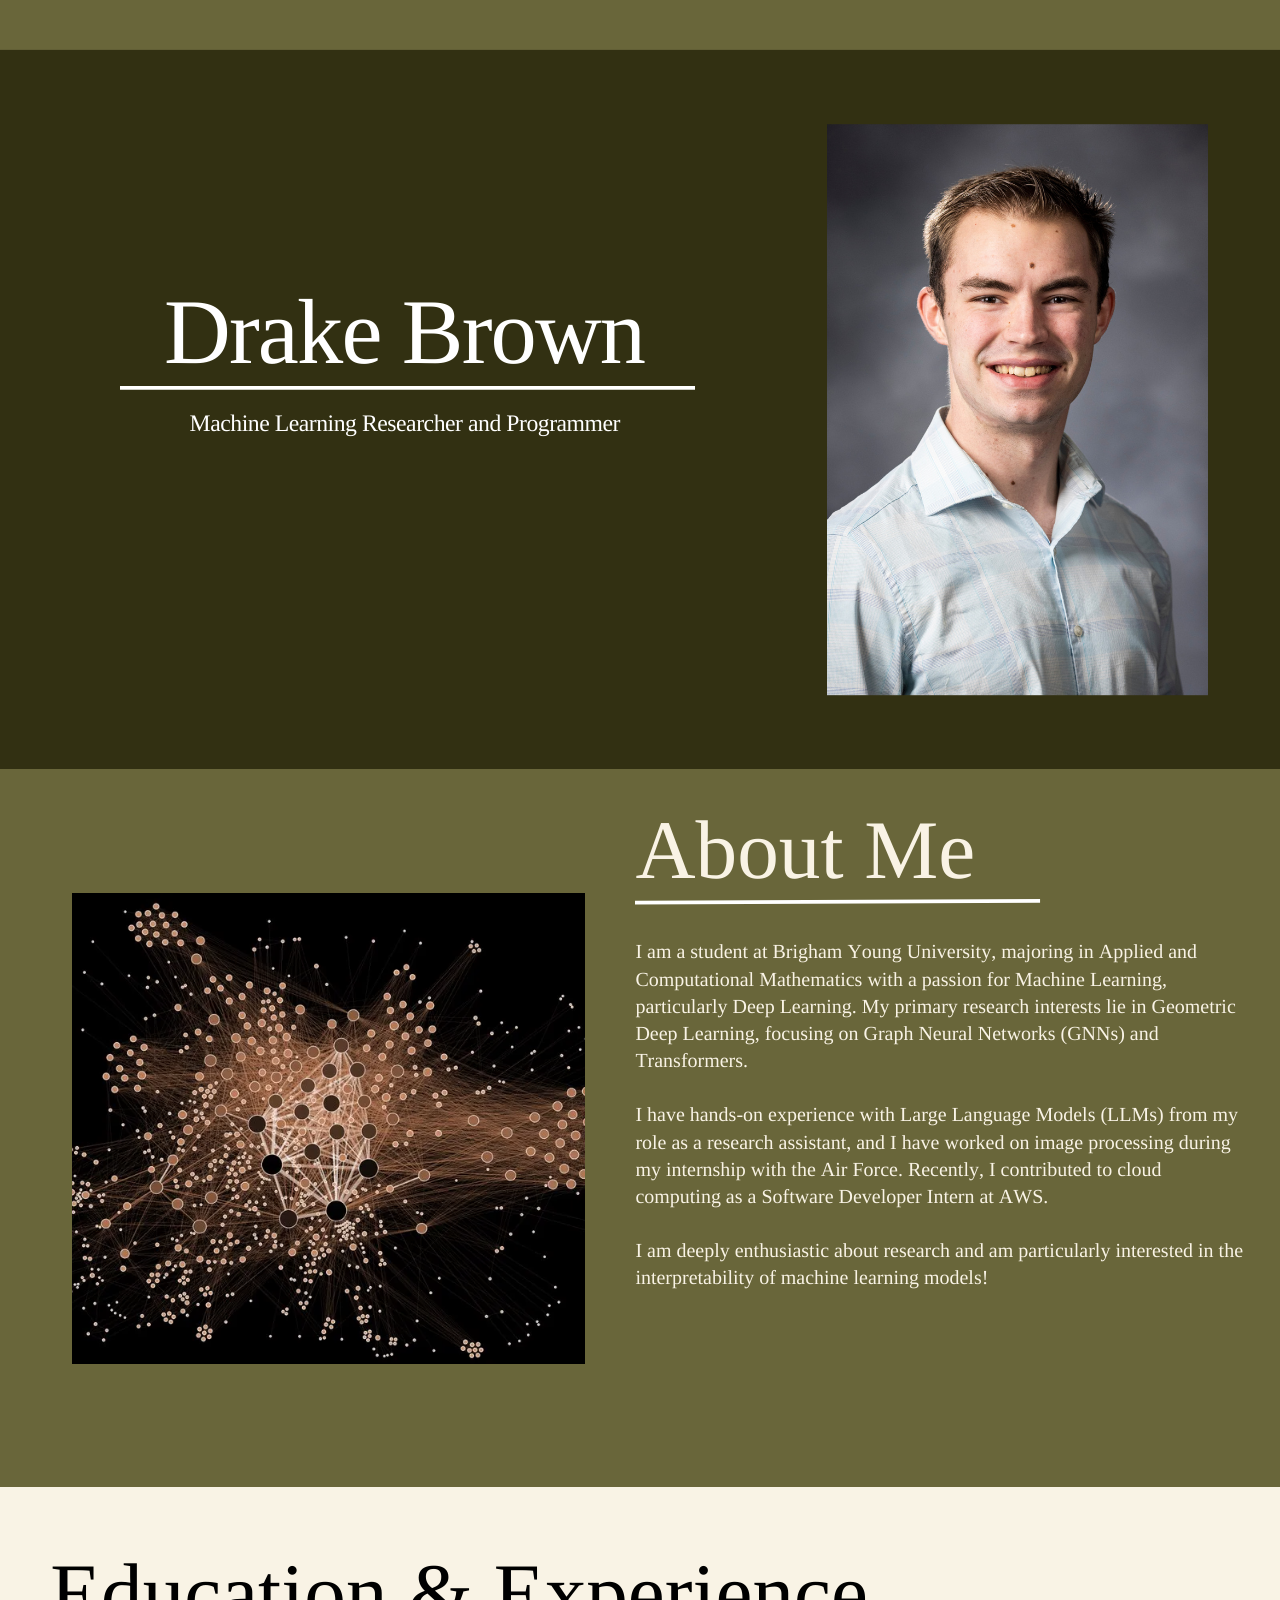
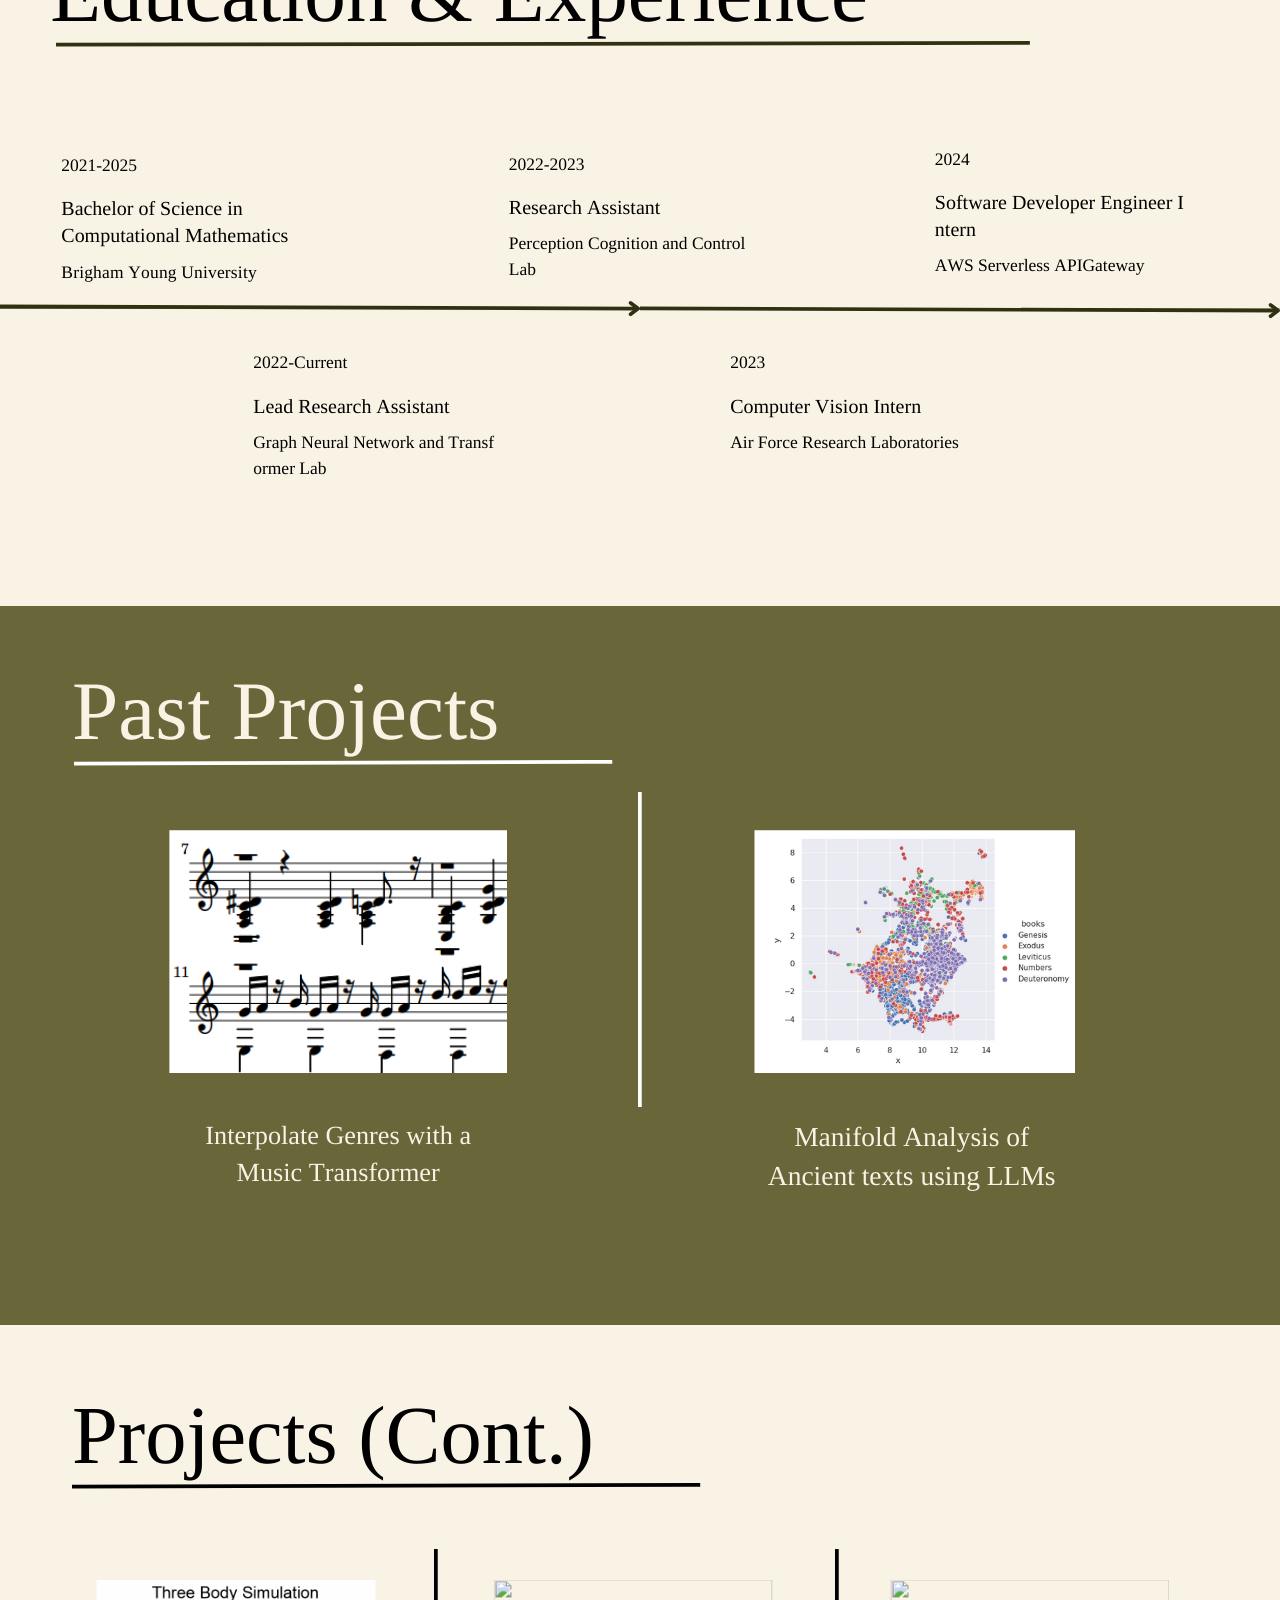
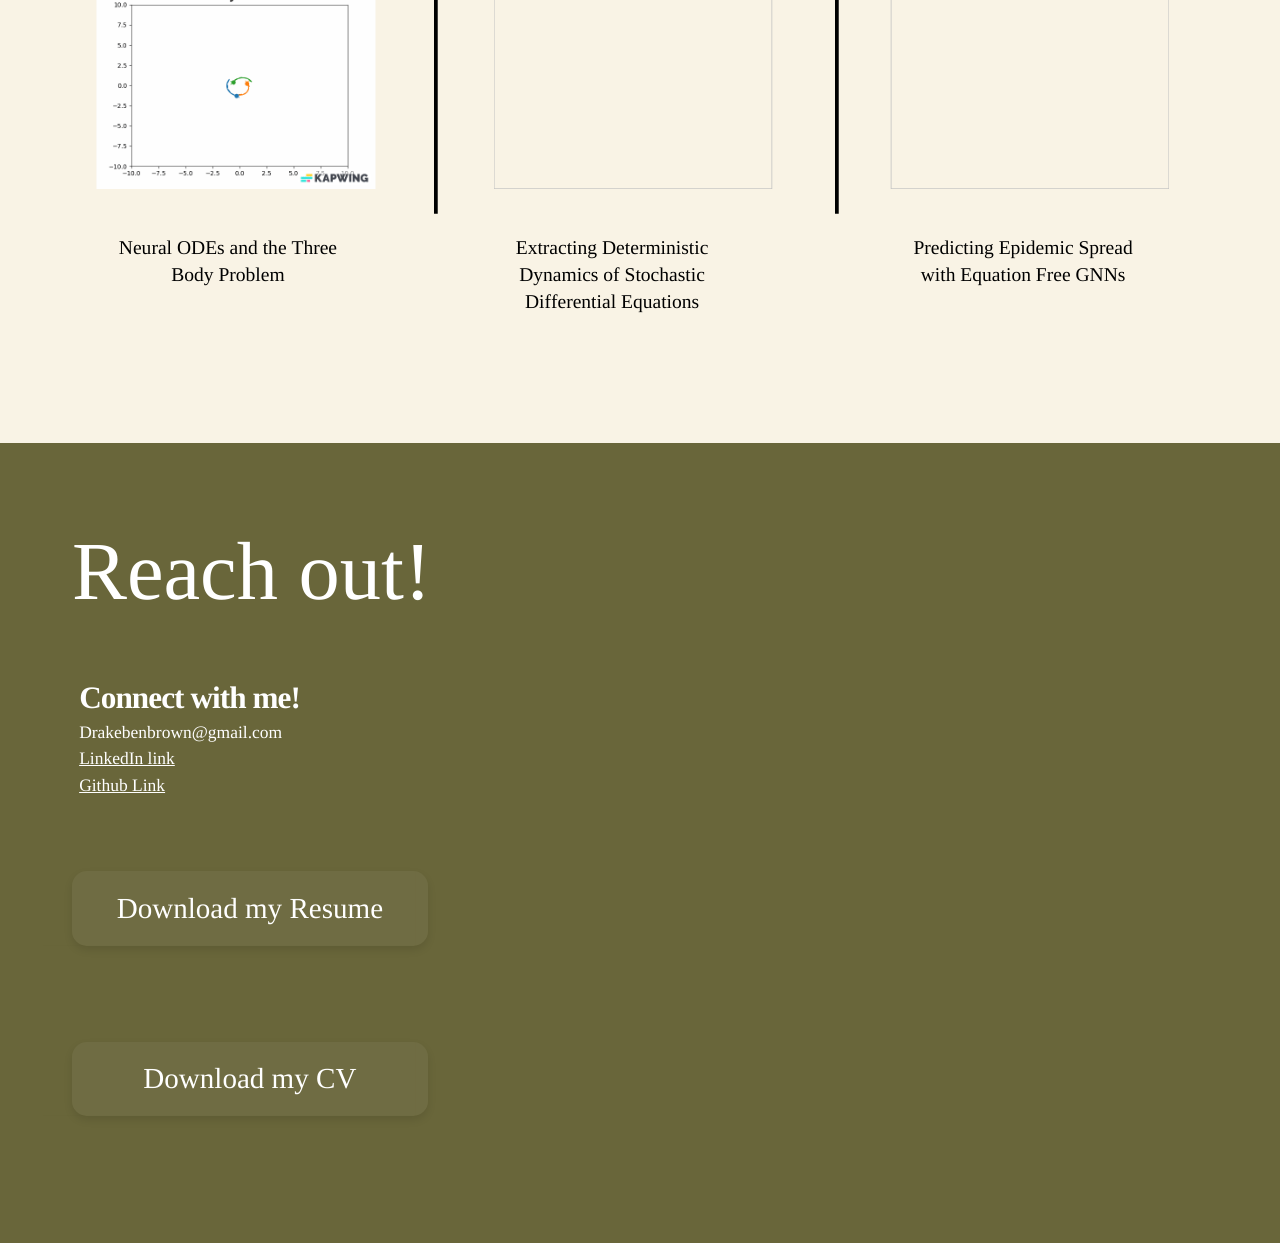
==== commit 10701f6e: "Update index.html removed links" ====
--- a/index.html
+++ b/index.html
@@ -6648,7 +6648,6 @@
         </div>
         <div id="FEcY6benmzc3xOZQ" style="z-index:6;">
           <div id="hoi3JIUV3Z11KX5f" style="box-sizing:border-box;width:100%;height:100%;transform:rotate(0deg);">
-          style="text-decoration: none; background-color: rgba(226, 226, 226, 0.05); border-radius: 15px; box-shadow: 0 4px 8px rgba(0, 0, 0, 0.1); overflow: hidden; max-width: 400px; width: 100%; text-align: center; padding: 20px; transition: transform 0.3s ease; cursor: pointer; display: block;">
             <div id="bYymqoZWxKNBzg7I"
               style="opacity:1.0;display:flex;box-sizing:border-box;flex-direction:column;justify-content:flex-start;width:100%;height:100%;">
               <p id="d59HZi32ZkFi1uS7"
@@ -6676,8 +6675,6 @@
         </div>
         <div id="bbWonAyae6W2BS3j" style="z-index:7;">
           <div id="AL3hKy8miyAqEcCW" style="box-sizing:border-box;width:100%;height:100%;transform:rotate(0deg);">
-            <a href="https://google.com"
-          style="text-decoration: none; background-color: rgba(226, 226, 226, 0.05); border-radius: 15px; box-shadow: 0 4px 8px rgba(0, 0, 0, 0.1); overflow: hidden; max-width: 400px; width: 100%; text-align: center; padding: 20px; transition: transform 0.3s ease; cursor: pointer; display: block;">
             <div id="AXwO6a5NiVNdPiWc"
               style="opacity:1.0;display:flex;box-sizing:border-box;flex-direction:column;justify-content:flex-start;width:100%;height:100%;">
               <p id="NbdTor2eE55scAkt"
@@ -6685,7 +6682,6 @@
                   id="kff3jexXgW8BXZDf" style="color:#f9f3e5;">Manifold Analysis of Ancient texts using
                   LLMs</span><br></p>
             </div>
-            </a>
           </div>
         </div>
       </div>
@@ -6750,15 +6746,12 @@
         </div>
         <div id="DGY0WPuTcoG9D2bi" style="z-index:5;">
           <div id="jyCFq8GZqv8iLcg8" style="box-sizing:border-box;width:100%;height:100%;transform:rotate(0deg);">
-            <a href="https://google.com"
-          style="text-decoration: none; background-color: rgba(226, 226, 226, 0.05); border-radius: 15px; box-shadow: 0 4px 8px rgba(0, 0, 0, 0.1); overflow: hidden; max-width: 400px; width: 100%; text-align: center; padding: 20px; transition: transform 0.3s ease; cursor: pointer; display: block;">
             <div id="LyX6yllH7Q9cZaXx"
               style="opacity:1.0;display:flex;box-sizing:border-box;flex-direction:column;justify-content:flex-start;width:100%;height:100%;">
               <p id="LSjTkVgAu6qHSPJL"
                 style="color:#000000;font-family:YAFdJjTk5UU-0;line-height:1.38858526em;text-align:center;"><span
                   id="YBjfKc6FwLaXt5BX" style="color:#000000;">Neural ODEs and the ​Three Body Problem</span><br></p>
             </div>
-            </a>
           </div>
         </div>
         <div id="UsXikwbXXPiikqWT" style="z-index:9;">
@@ -6790,15 +6783,12 @@
         </div>
         <div id="lNF575USqWJGB1YN" style="z-index:6;">
           <div id="XJT34ueiSeUoBvq9" style="box-sizing:border-box;width:100%;height:100%;transform:rotate(0deg);">
-            <a href="https://google.com"
-          style="text-decoration: none; background-color: rgba(226, 226, 226, 0.05); border-radius: 15px; box-shadow: 0 4px 8px rgba(0, 0, 0, 0.1); overflow: hidden; max-width: 400px; width: 100%; text-align: center; padding: 20px; transition: transform 0.3s ease; cursor: pointer; display: block;">
             <div id="RMPCAE7fZmKCTz1c"
               style="opacity:1.0;display:flex;box-sizing:border-box;flex-direction:column;justify-content:flex-start;width:100%;height:100%;">
               <p id="BaO5mBhtD7mJ6tki"
                 style="color:#000000;font-family:YAFdJjTk5UU-0;line-height:1.38858526em;text-align:center;"><span
                   id="CmRfpCOQcA8sq6z5" style="color:#000000;">Extracting Deterministic Dynamics of Stochastic Differential Equations</span><br></p>
             </div>
-            </a>
           </div>
         </div>
         <div id="zyppUIYBKUmhem63" style="z-index:10;">
@@ -6830,8 +6820,6 @@
         </div>
         <div id="P5wrefI8LwB5rnhv" style="z-index:7;">
           <div id="r06fy0ZhUbQab3pC" style="box-sizing:border-box;width:100%;height:100%;transform:rotate(0deg);">
-            <a href="https://google.com"
-          style="text-decoration: none; background-color: rgba(226, 226, 226, 0.05); border-radius: 15px; box-shadow: 0 4px 8px rgba(0, 0, 0, 0.1); overflow: hidden; max-width: 400px; width: 100%; text-align: center; padding: 20px; transition: transform 0.3s ease; cursor: pointer; display: block;">
             <div id="m7EPEEuRoI3HQf1l"
               style="opacity:1.0;display:flex;box-sizing:border-box;flex-direction:column;justify-content:flex-start;width:100%;height:100%;">
               <p id="rrcRQTmlBKFfr02o"
@@ -6839,7 +6827,6 @@
                   id="coxcgn6ukPeDQ8ZO" style="color:#000000;">Predicting Epidemic ​Spread with Equation ​Free
                   GNNs</span><br></p>
             </div>
-            </a>
           </div>
         </div>
       </div>
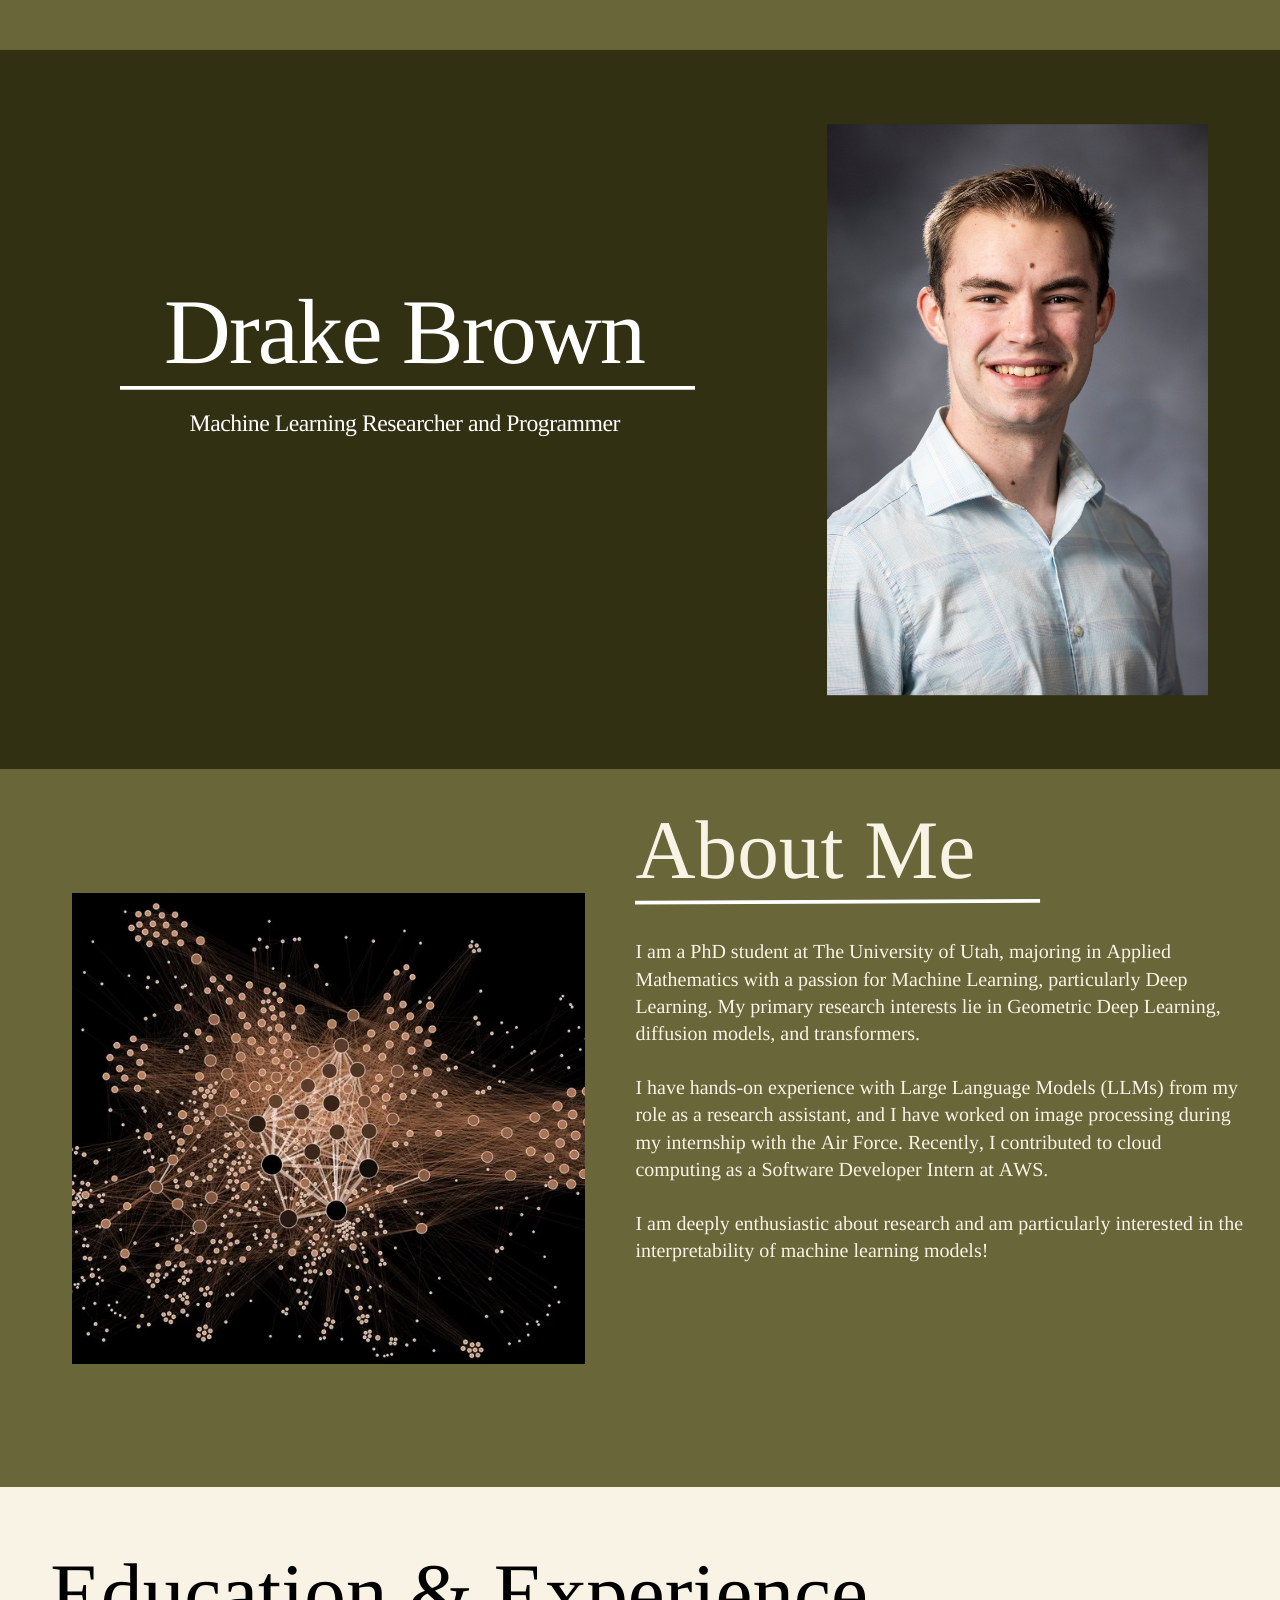
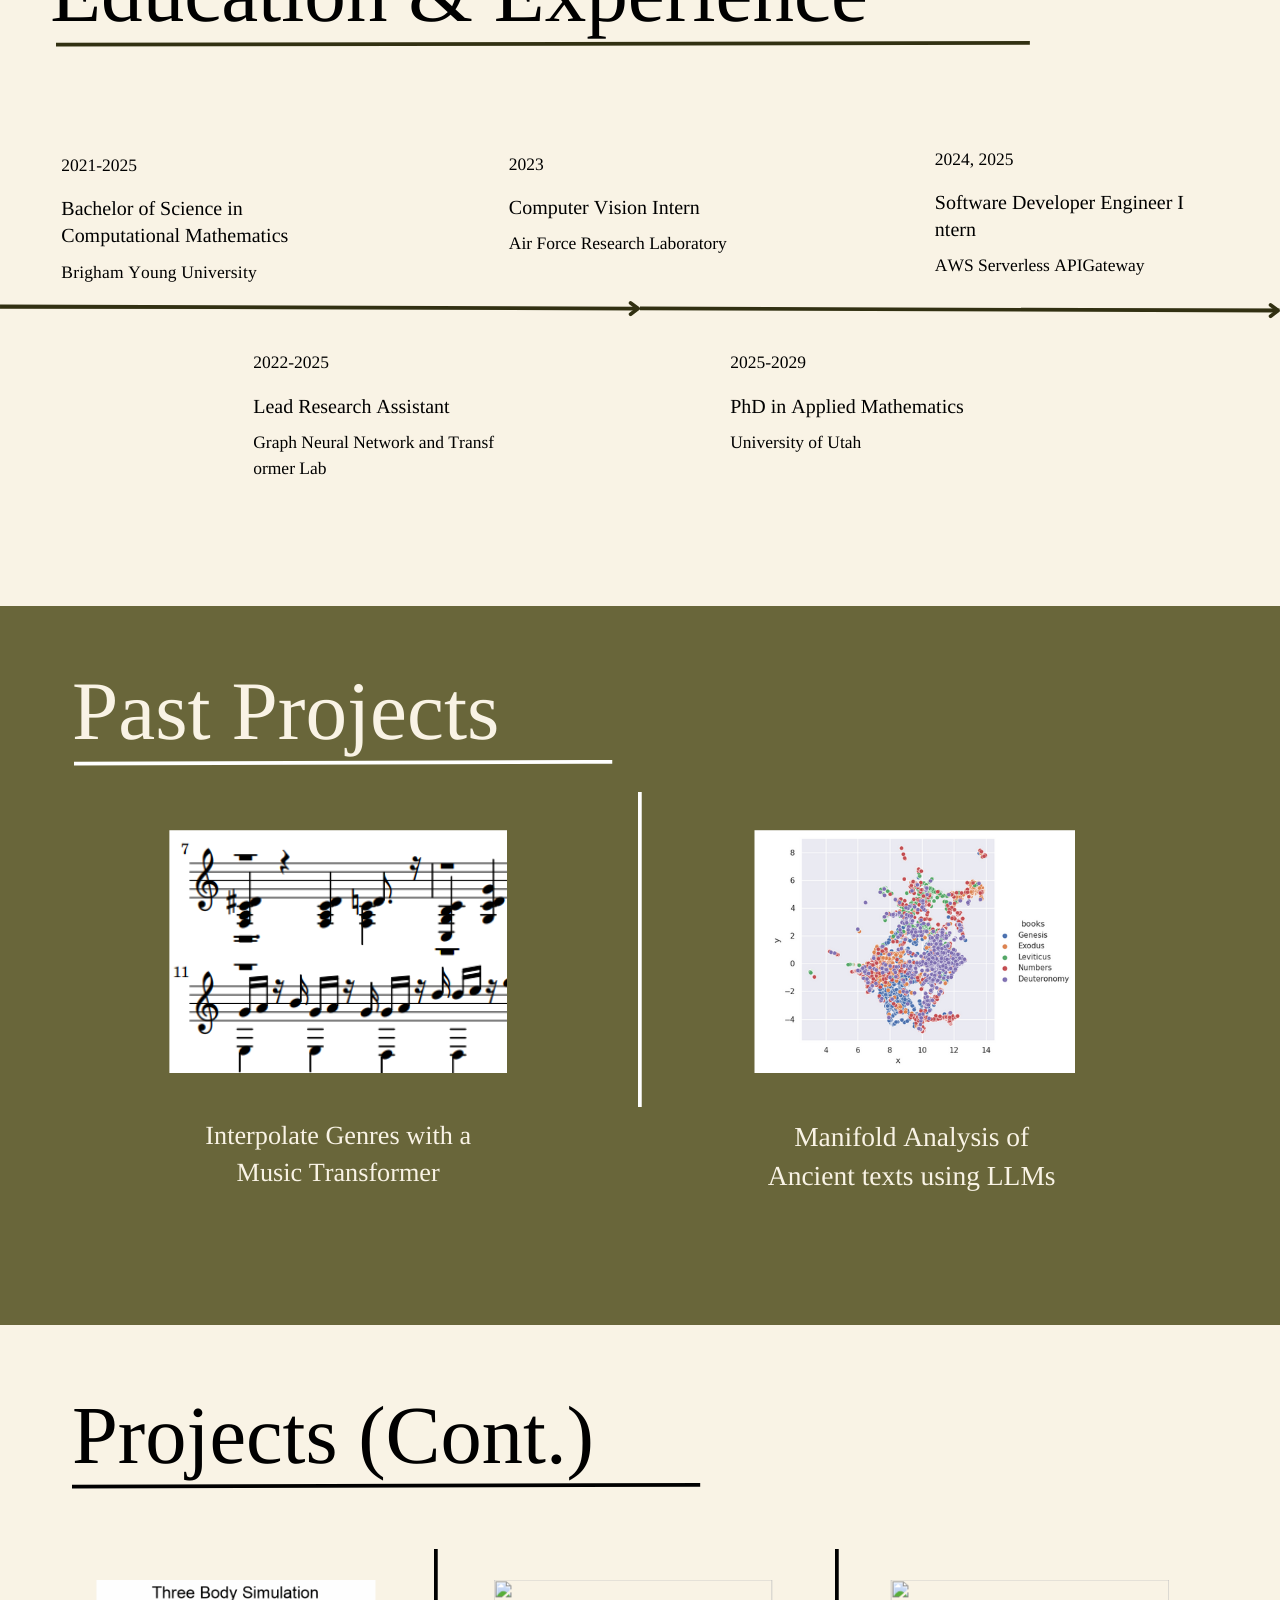
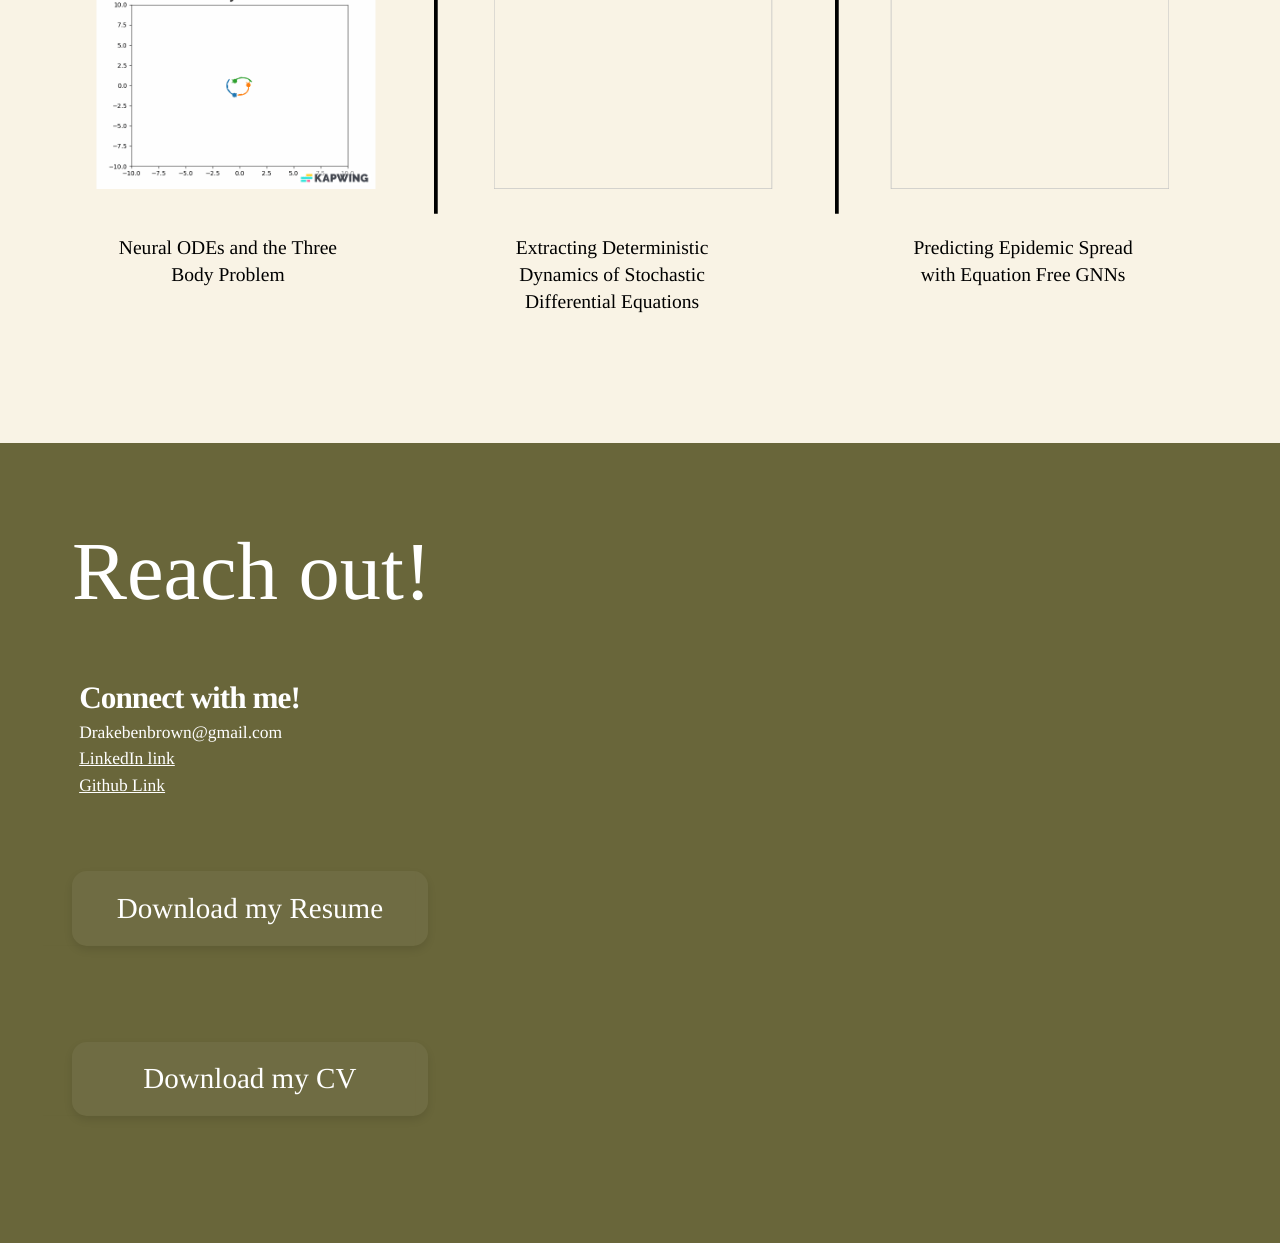
==== commit cb7de053: "Revise personal details and university affiliations Updated personal information and affiliations in" ====
--- a/index.html
+++ b/index.html
@@ -6223,10 +6223,10 @@
                 <div id="QkOl5e6kwE4XTpxA"
                   style="opacity:1.0;display:flex;box-sizing:border-box;flex-direction:column;justify-content:flex-start;width:100%;height:100%;">
                   <p id="cDA2VVNiigK7tUwR" style="color:#f9f3e5;font-family:YAEw12mzUpM-0;line-height:1.35937712em;">
-                    <span id="Z5FRGfxBerU4v6Jh" style="color:#f9f3e5;">I am a student at Brigham Young University,
-                      majoring in Applied ​and Computational Mathematics with a passion for Machine ​Learning,
+                    <span id="Z5FRGfxBerU4v6Jh" style="color:#f9f3e5;">I am a PhD student at The University of Utah,
+                      majoring in Applied ​Mathematics with a passion for Machine ​Learning,
                       particularly Deep Learning. My primary research interests ​lie in Geometric Deep Learning,
-                      focusing on Graph Neural Networks ​(GNNs) and Transformers.</span><br></p>
+                      diffusion models, and transformers.</span><br></p>
                   <p id="rI4YjcatPbRCm6Rw"
                     style="color:#f9f3e5;font-family:YAEw12mzUpM-0;line-height:1.35937712em;white-space:pre;"><br></p>
                   <p id="g2Zt8SycElza5TON" style="color:#f9f3e5;font-family:YAEw12mzUpM-0;line-height:1.35937712em;">
@@ -6354,7 +6354,7 @@
                       style="opacity:1.0;display:flex;box-sizing:border-box;flex-direction:column;justify-content:flex-start;width:100%;height:100%;">
                       <p id="plJGMRPlTBPeds8U"
                         style="color:#000000;font-family:YAEZNa_UrWs-0;line-height:1.49999732em;text-transform:none;letter-spacing:0em;">
-                        <span id="dveNIHdCRwOfnln8" style="color:#000000;">2022-20​23</span><br></p>
+                        <span id="dveNIHdCRwOfnln8" style="color:#000000;">2023</span><br></p>
                     </div>
                   </div>
                 </div>
@@ -6366,7 +6366,7 @@
                   style="opacity:1.0;display:flex;box-sizing:border-box;flex-direction:column;justify-content:flex-start;width:100%;height:100%;">
                   <p id="BjHkviBz12sqWyH2"
                     style="color:#000000;direction:ltr;font-family:YAEZNa_UrWs-0;margin-left:0em;line-height:1.3593835em;text-align:left;letter-spacing:0em;">
-                    <span id="wyfkLqw2XNKeV5kV" style="color:#000000;">Research Assistant</span><br></p>
+                    <span id="wyfkLqw2XNKeV5kV" style="color:#000000;">Computer Vision Intern</span><br></p>
                 </div>
               </div>
             </div>
@@ -6379,8 +6379,7 @@
                       style="opacity:1.0;display:flex;box-sizing:border-box;flex-direction:column;justify-content:flex-start;width:100%;height:100%;">
                       <p id="TmD9QumC34GzOrid"
                         style="color:#000000;direction:ltr;font-family:YAEw12mzUpM-0;margin-left:0em;line-height:1.49999732em;text-align:left;letter-spacing:0em;">
-                        <span id="hEMAw10X5Aa7rfPz" style="color:#000000;">Perception Cognition and ​Control
-                          ​Lab</span><br></p>
+                        <span id="hEMAw10X5Aa7rfPz" style="color:#000000;">Air Force Research Laboratory</span><br></p>
                     </div>
                   </div>
                 </div>
@@ -6399,7 +6398,7 @@
                       style="opacity:1.0;display:flex;box-sizing:border-box;flex-direction:column;justify-content:flex-start;width:100%;height:100%;">
                       <p id="AwHYpqKuf5ZNciyL"
                         style="color:#000000;font-family:YAEZNa_UrWs-0;line-height:1.49999732em;text-transform:none;letter-spacing:0em;">
-                        <span id="GdfVqJLCtVmg66S1" style="color:#000000;">20​24</span><br></p>
+                        <span id="GdfVqJLCtVmg66S1" style="color:#000000;">20​24, 2025</span><br></p>
                     </div>
                   </div>
                 </div>
@@ -6491,7 +6490,7 @@
                       style="opacity:1.0;display:flex;box-sizing:border-box;flex-direction:column;justify-content:flex-start;width:100%;height:100%;">
                       <p id="qA3y0o1izxftG00i"
                         style="color:#000000;font-family:YAEZNa_UrWs-0;line-height:1.49999732em;text-transform:none;letter-spacing:0em;">
-                        <span id="odGdoqtJUVQGs3nC" style="color:#000000;">20​22-Current</span><br></p>
+                        <span id="odGdoqtJUVQGs3nC" style="color:#000000;">20​22-2025</span><br></p>
                     </div>
                   </div>
                 </div>
@@ -6536,7 +6535,7 @@
                       style="opacity:1.0;display:flex;box-sizing:border-box;flex-direction:column;justify-content:flex-start;width:100%;height:100%;">
                       <p id="U6kGF4aY1ZuemkVk"
                         style="color:#000000;font-family:YAEZNa_UrWs-0;line-height:1.49999732em;text-transform:none;letter-spacing:0em;">
-                        <span id="drnQp2KO61VMBBP0" style="color:#000000;">20​23</span><br></p>
+                        <span id="drnQp2KO61VMBBP0" style="color:#000000;">20​25-2029</span><br></p>
                     </div>
                   </div>
                 </div>
@@ -6551,7 +6550,7 @@
                       style="opacity:1.0;display:flex;box-sizing:border-box;flex-direction:column;justify-content:flex-start;width:100%;height:100%;">
                       <p id="cGMNb4LOz7qDPby0"
                         style="color:#000000;direction:ltr;font-family:YAEZNa_UrWs-0;margin-left:0em;line-height:1.3593835em;text-align:left;letter-spacing:0em;">
-                        <span id="H59zbvuMmo6VFtnF" style="color:#000000;">Co​mputer Vision Intern</span><br></p>
+                        <span id="H59zbvuMmo6VFtnF" style="color:#000000;">PhD in Applied Mathematics</span><br></p>
                     </div>
                   </div>
                 </div>
@@ -6566,7 +6565,7 @@
                       style="opacity:1.0;display:flex;box-sizing:border-box;flex-direction:column;justify-content:flex-start;width:100%;height:100%;">
                       <p id="rY2HyWGgcvIqWvy8"
                         style="color:#000000;direction:ltr;font-family:YAEw12mzUpM-0;margin-left:0em;line-height:1.49999732em;text-align:left;letter-spacing:0em;">
-                        <span id="Z7NcqY45jLYkB39L" style="color:#000000;">Air Force Research Laboratorie​s</span><br>
+                        <span id="Z7NcqY45jLYkB39L" style="color:#000000;">University of Utah</span><br>
                       </p>
                     </div>
                   </div>
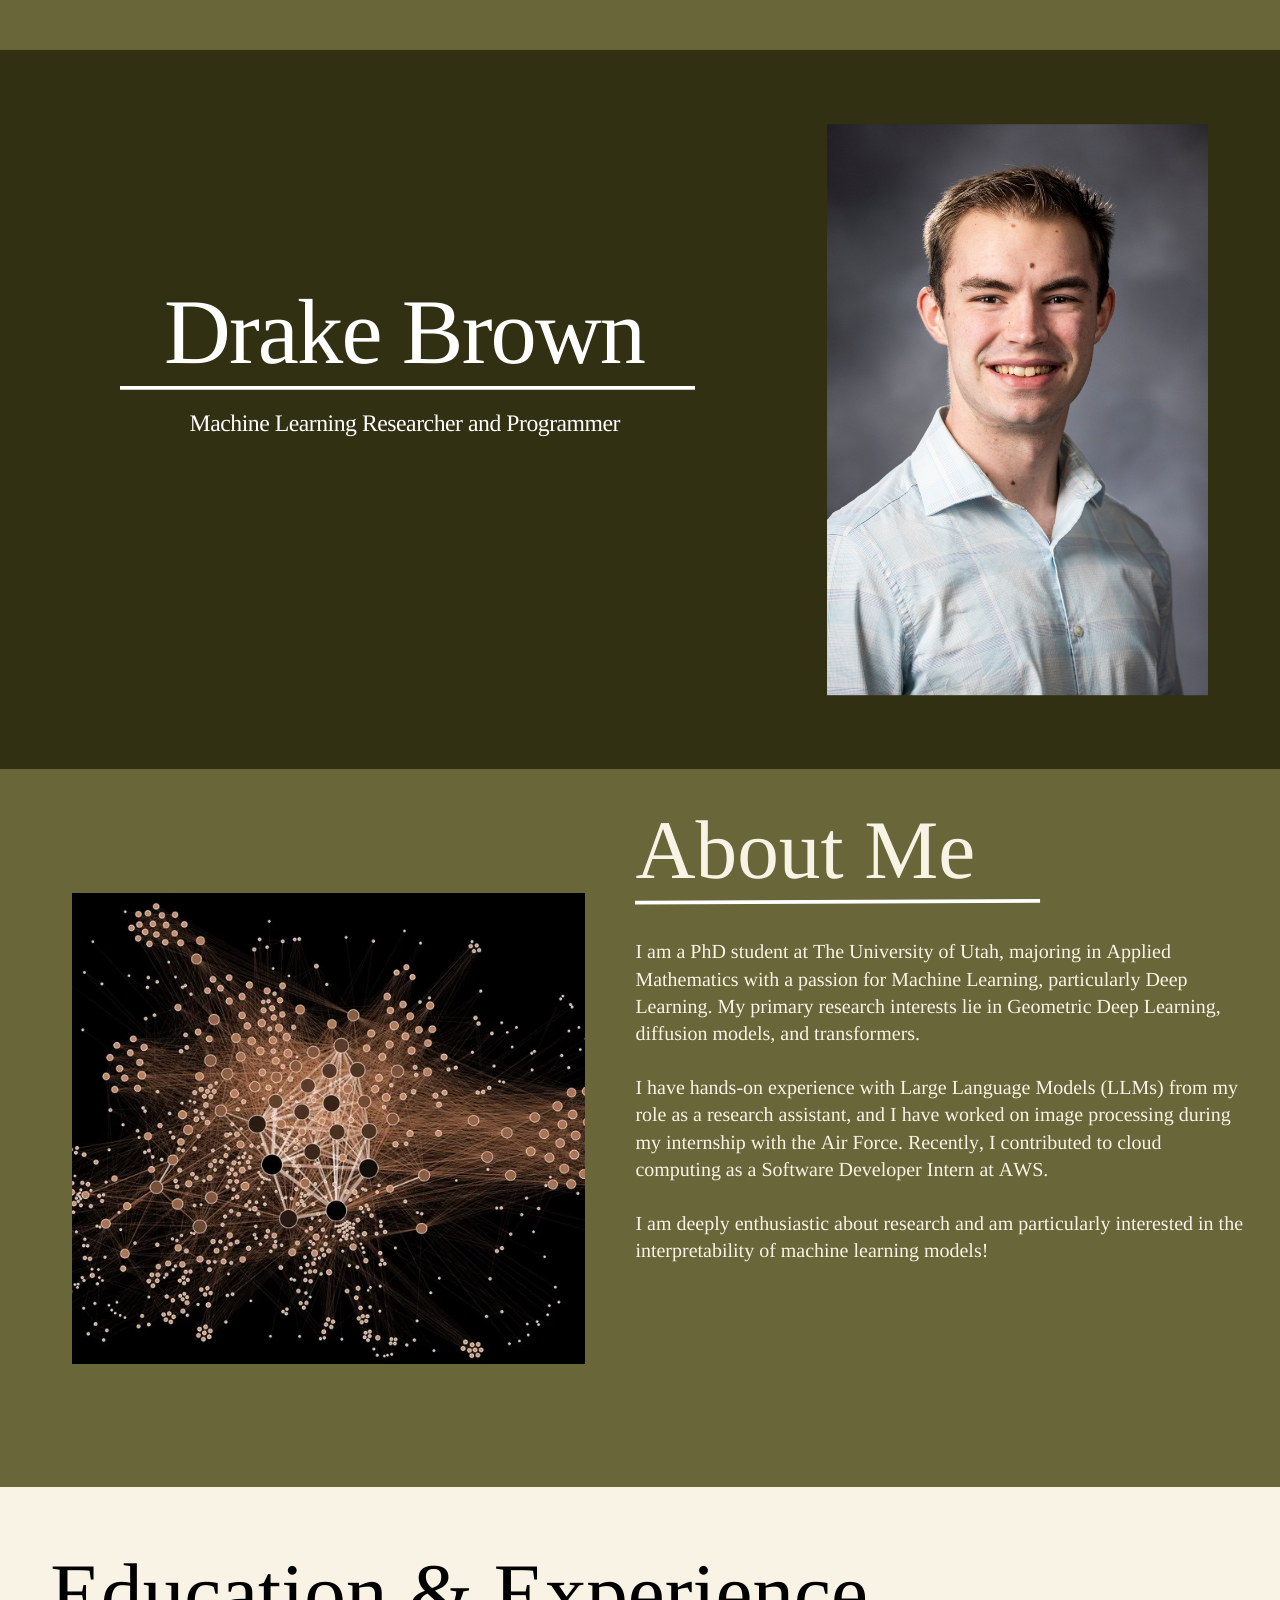
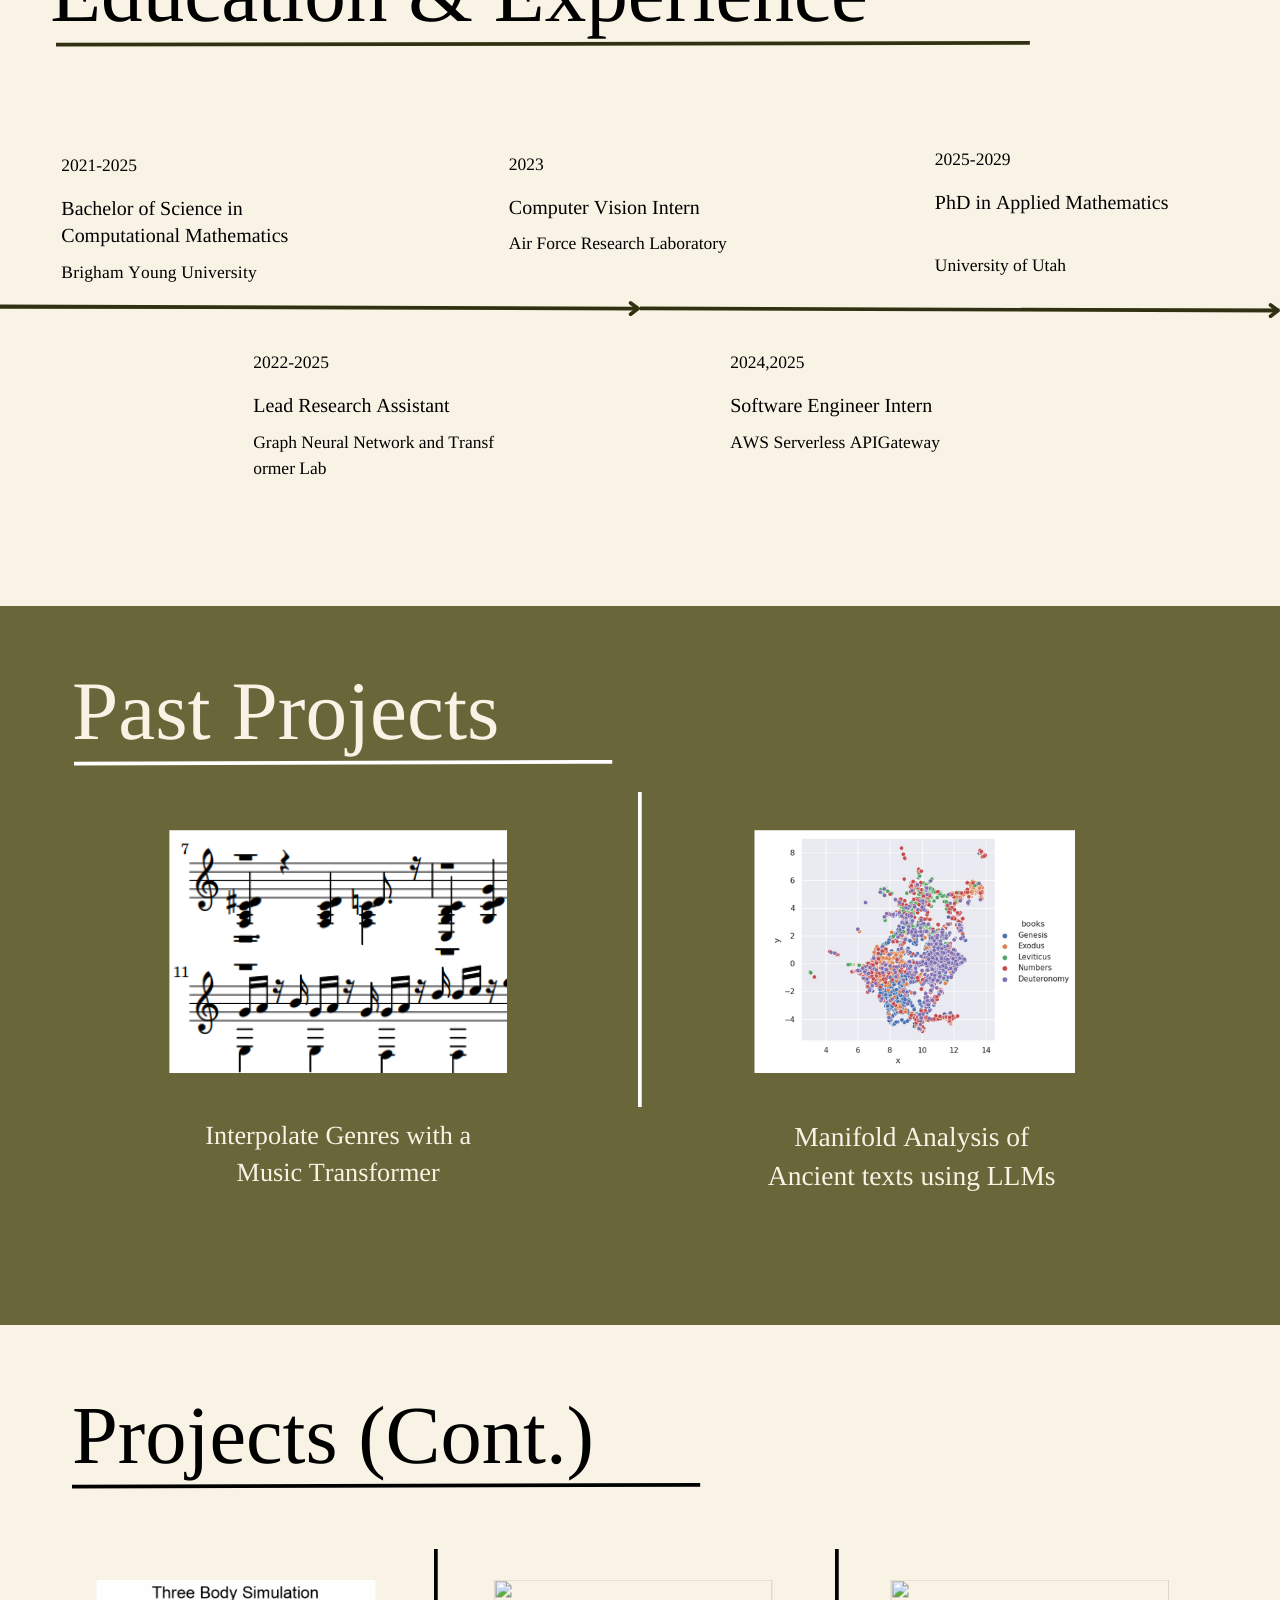
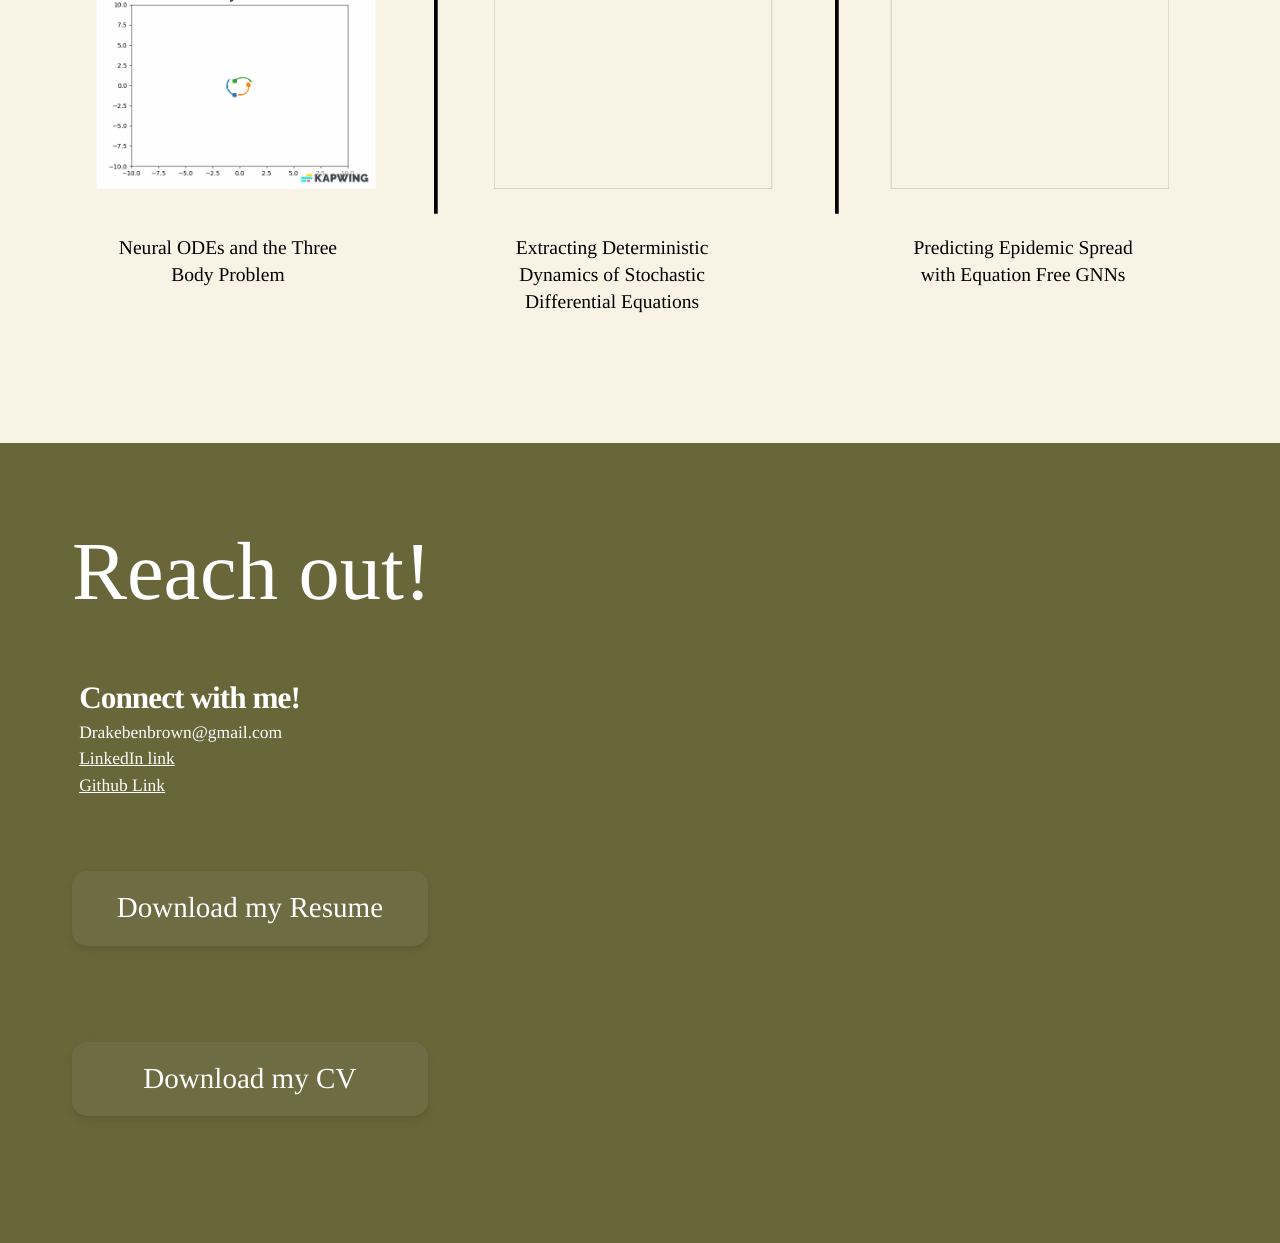
==== commit 71d9683b: "Update job titles and date ranges in index.html" ====
--- a/index.html
+++ b/index.html
@@ -6398,7 +6398,7 @@
                       style="opacity:1.0;display:flex;box-sizing:border-box;flex-direction:column;justify-content:flex-start;width:100%;height:100%;">
                       <p id="AwHYpqKuf5ZNciyL"
                         style="color:#000000;font-family:YAEZNa_UrWs-0;line-height:1.49999732em;text-transform:none;letter-spacing:0em;">
-                        <span id="GdfVqJLCtVmg66S1" style="color:#000000;">20​24, 2025</span><br></p>
+                        <span id="GdfVqJLCtVmg66S1" style="color:#000000;">20​25-2029</span><br></p>
                     </div>
                   </div>
                 </div>
@@ -6413,8 +6413,8 @@
                       style="opacity:1.0;display:flex;box-sizing:border-box;flex-direction:column;justify-content:flex-start;width:100%;height:100%;">
                       <p id="HcVtihHCcVSUSf6j"
                         style="color:#000000;direction:ltr;font-family:YAEZNa_UrWs-0;margin-left:0em;line-height:1.3593835em;text-align:left;letter-spacing:0em;">
-                        <span id="m14VfWeR1v4zUpiV" style="color:#000000;">Software Developer ​Engineer
-                          I​ntern</span><br></p>
+                        <span id="m14VfWeR1v4zUpiV" style="color:#000000;">PhD in Applied Mathematics
+                  </span><br></p>
                     </div>
                   </div>
                 </div>
@@ -6429,7 +6429,7 @@
                       style="opacity:1.0;display:flex;box-sizing:border-box;flex-direction:column;justify-content:flex-start;width:100%;height:100%;">
                       <p id="cD2WLJ3e37pRKgJU"
                         style="color:#000000;direction:ltr;font-family:YAEw12mzUpM-0;margin-left:0em;line-height:1.49999732em;text-align:left;letter-spacing:0em;">
-                        <span id="CcCcKjOcw1sn2g8D" style="color:#000000;"> AWS Serverless A​PIGateway </span><br></p>
+                        <span id="CcCcKjOcw1sn2g8D" style="color:#000000;"> University of Utah </span><br></p>
                     </div>
                   </div>
                 </div>
@@ -6535,7 +6535,7 @@
                       style="opacity:1.0;display:flex;box-sizing:border-box;flex-direction:column;justify-content:flex-start;width:100%;height:100%;">
                       <p id="U6kGF4aY1ZuemkVk"
                         style="color:#000000;font-family:YAEZNa_UrWs-0;line-height:1.49999732em;text-transform:none;letter-spacing:0em;">
-                        <span id="drnQp2KO61VMBBP0" style="color:#000000;">20​25-2029</span><br></p>
+                        <span id="drnQp2KO61VMBBP0" style="color:#000000;">20​24,2025</span><br></p>
                     </div>
                   </div>
                 </div>
@@ -6550,7 +6550,7 @@
                       style="opacity:1.0;display:flex;box-sizing:border-box;flex-direction:column;justify-content:flex-start;width:100%;height:100%;">
                       <p id="cGMNb4LOz7qDPby0"
                         style="color:#000000;direction:ltr;font-family:YAEZNa_UrWs-0;margin-left:0em;line-height:1.3593835em;text-align:left;letter-spacing:0em;">
-                        <span id="H59zbvuMmo6VFtnF" style="color:#000000;">PhD in Applied Mathematics</span><br></p>
+                        <span id="H59zbvuMmo6VFtnF" style="color:#000000;">Software Engineer Intern</span><br></p>
                     </div>
                   </div>
                 </div>
@@ -6565,7 +6565,7 @@
                       style="opacity:1.0;display:flex;box-sizing:border-box;flex-direction:column;justify-content:flex-start;width:100%;height:100%;">
                       <p id="rY2HyWGgcvIqWvy8"
                         style="color:#000000;direction:ltr;font-family:YAEw12mzUpM-0;margin-left:0em;line-height:1.49999732em;text-align:left;letter-spacing:0em;">
-                        <span id="Z7NcqY45jLYkB39L" style="color:#000000;">University of Utah</span><br>
+                        <span id="Z7NcqY45jLYkB39L" style="color:#000000;"> AWS Serverless A​PIGateway</span><br>
                       </p>
                     </div>
                   </div>
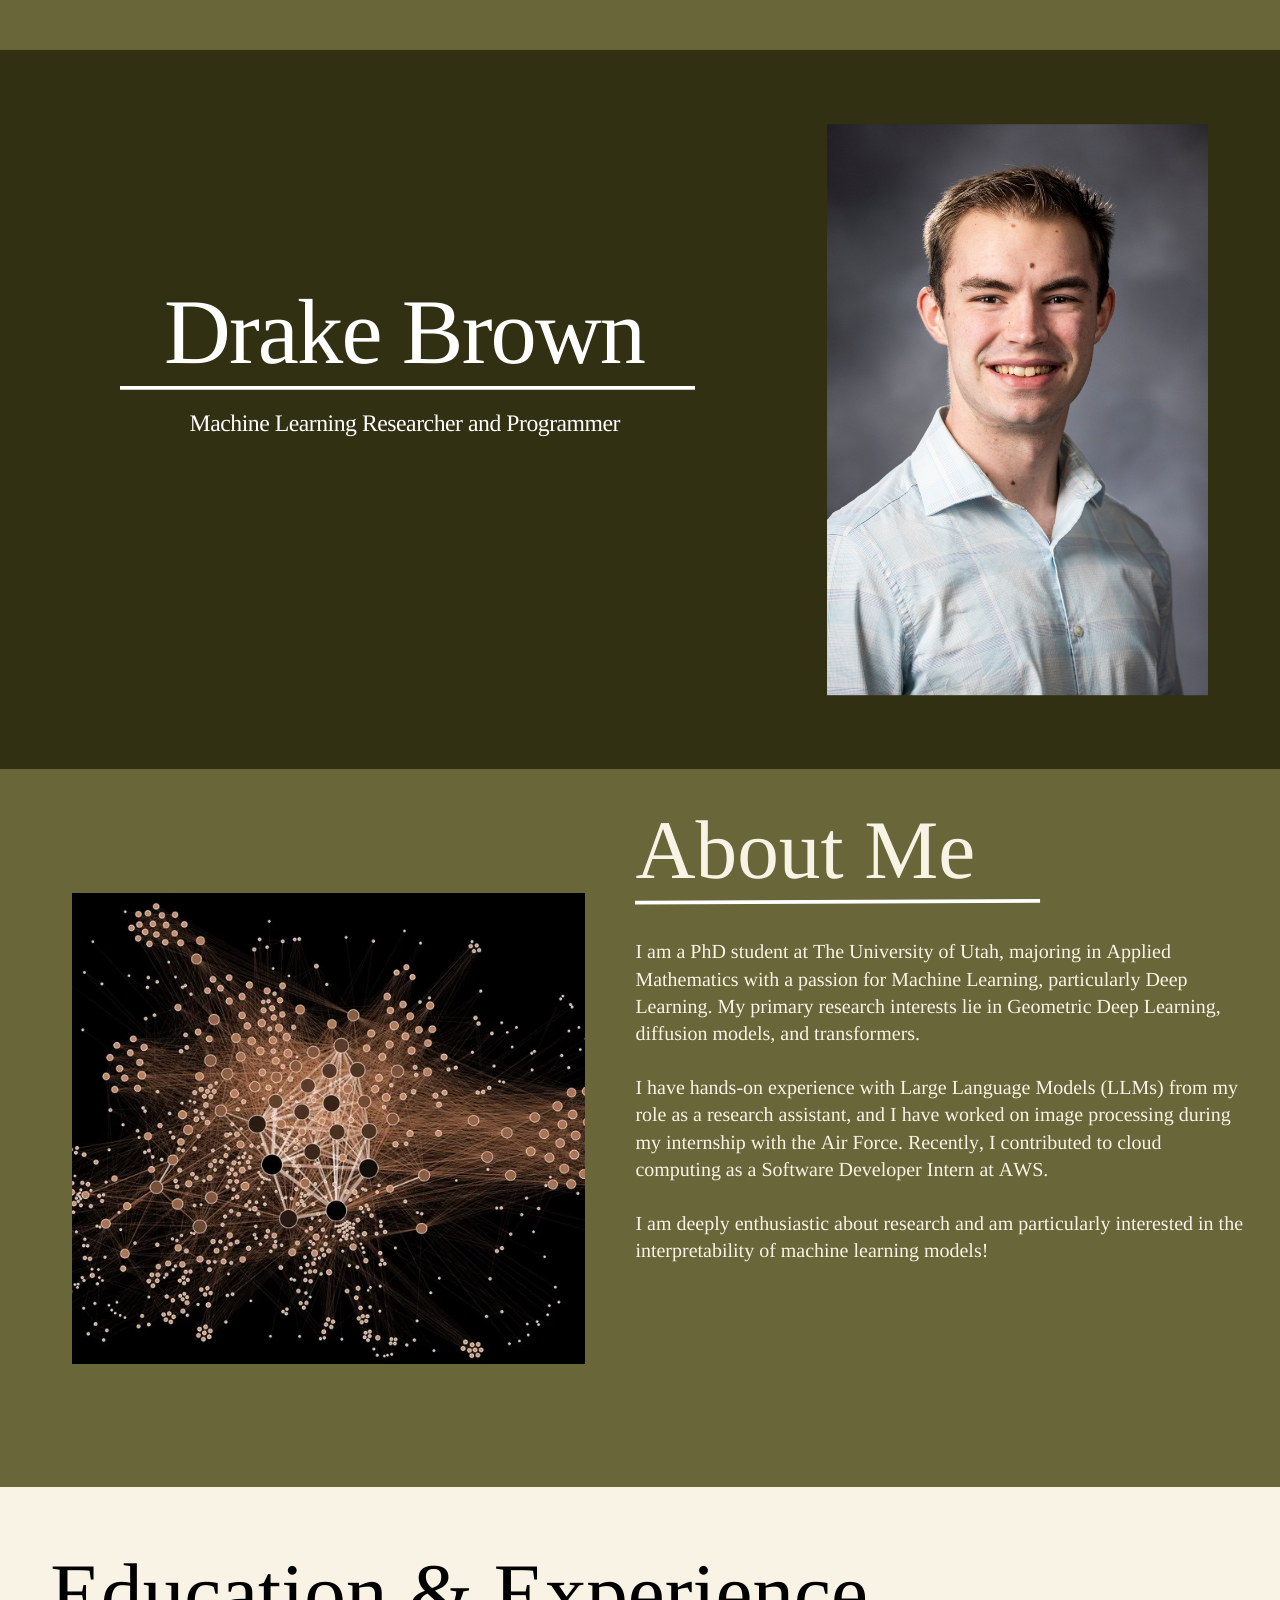
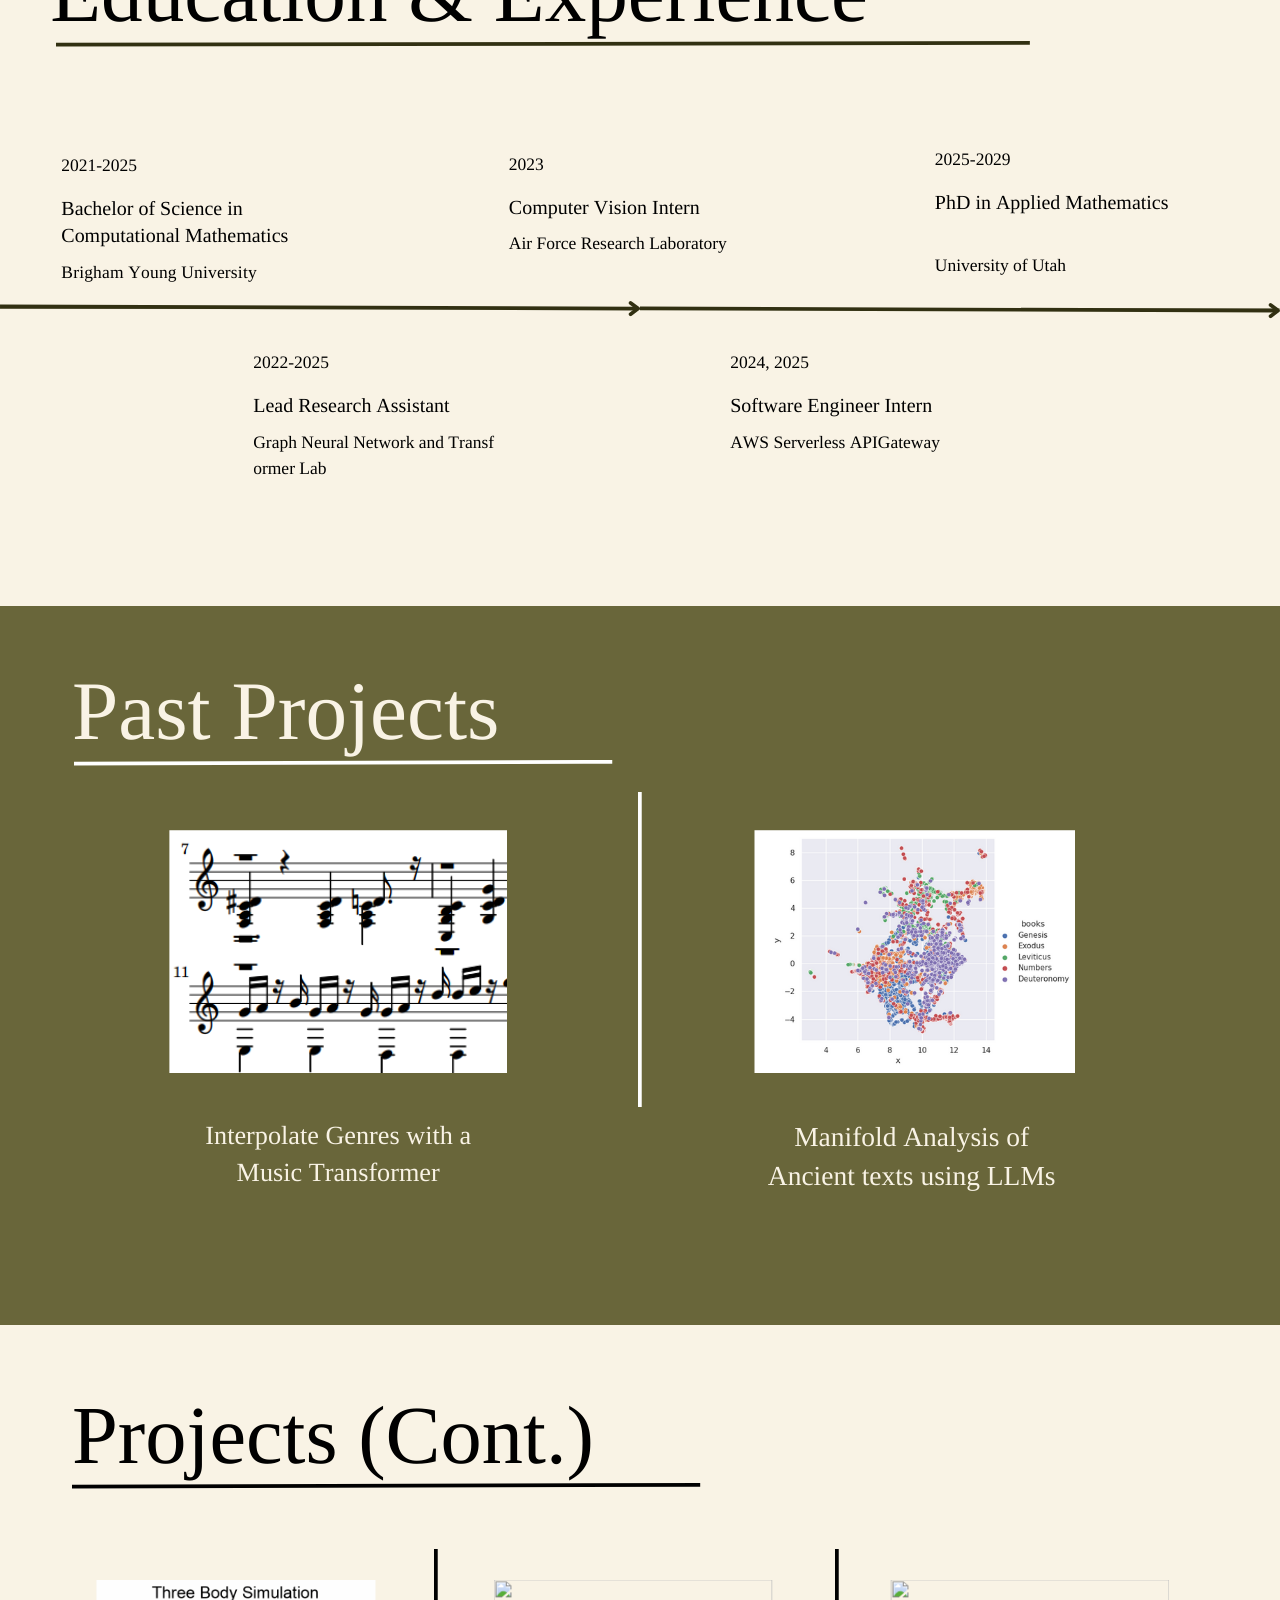
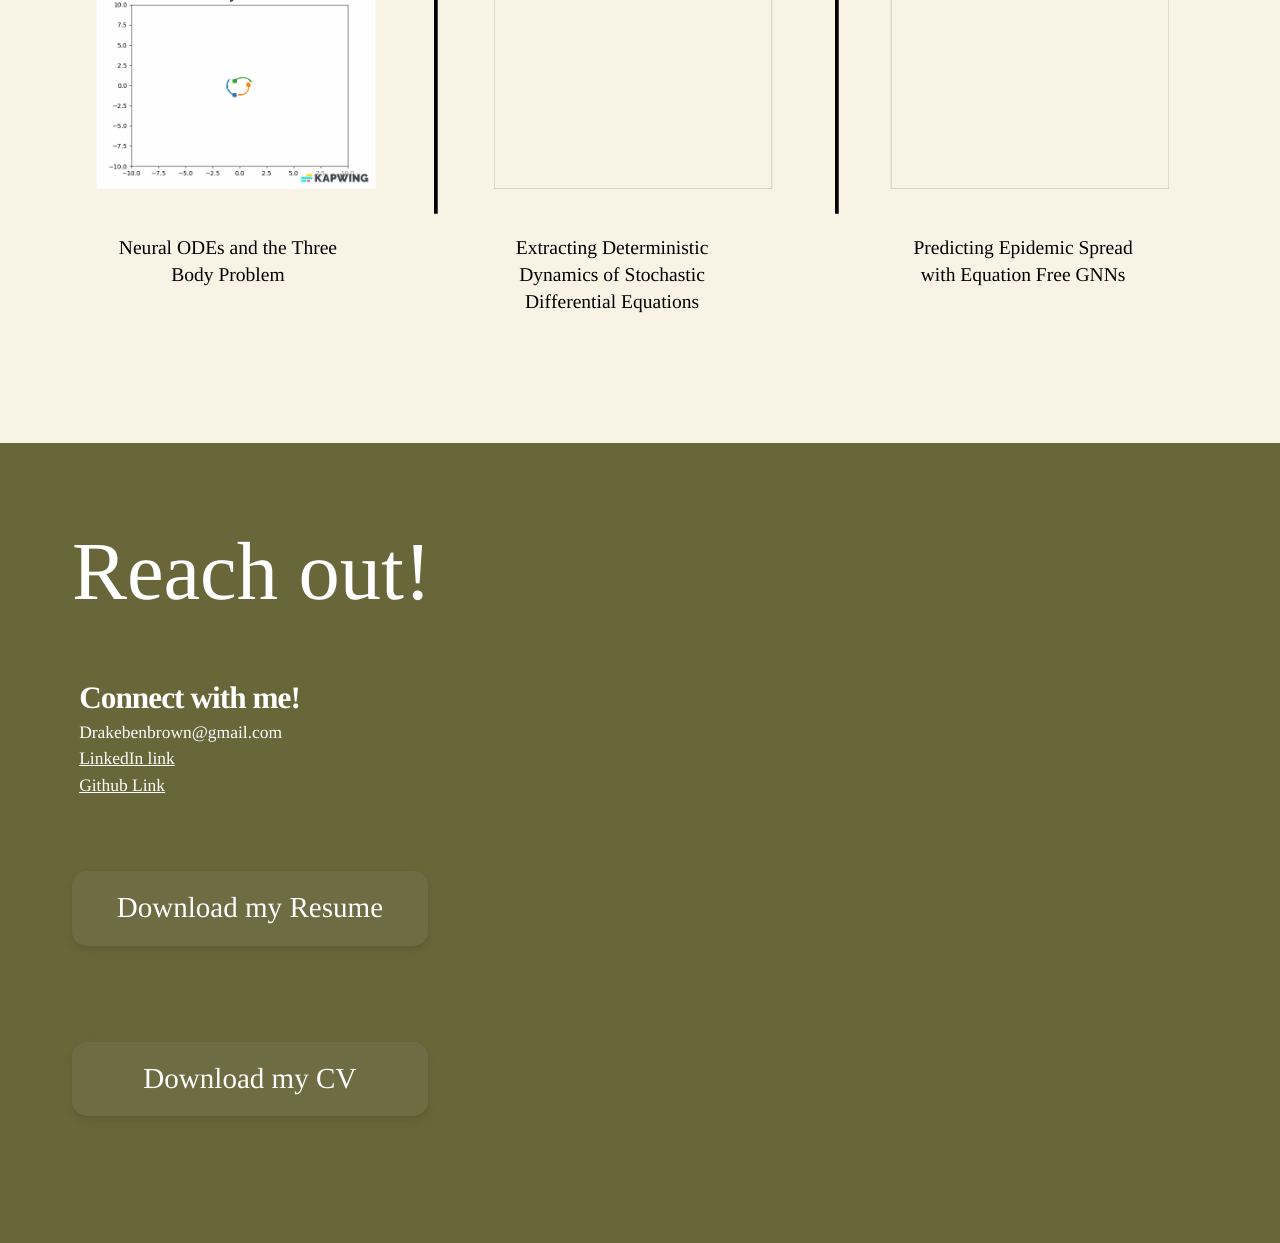
==== commit 9f27f6f9: "Fix HTML structure and update date format Correct spacing in the date format and fix HTML structure." ====
--- a/index.html
+++ b/index.html
@@ -6414,7 +6414,7 @@
                       <p id="HcVtihHCcVSUSf6j"
                         style="color:#000000;direction:ltr;font-family:YAEZNa_UrWs-0;margin-left:0em;line-height:1.3593835em;text-align:left;letter-spacing:0em;">
                         <span id="m14VfWeR1v4zUpiV" style="color:#000000;">PhD in Applied Mathematics
-                  </span><br></p>
+                  </span></p>
                     </div>
                   </div>
                 </div>
@@ -6535,7 +6535,7 @@
                       style="opacity:1.0;display:flex;box-sizing:border-box;flex-direction:column;justify-content:flex-start;width:100%;height:100%;">
                       <p id="U6kGF4aY1ZuemkVk"
                         style="color:#000000;font-family:YAEZNa_UrWs-0;line-height:1.49999732em;text-transform:none;letter-spacing:0em;">
-                        <span id="drnQp2KO61VMBBP0" style="color:#000000;">20​24,2025</span><br></p>
+                        <span id="drnQp2KO61VMBBP0" style="color:#000000;">20​24, 2025</span><br></p>
                     </div>
                   </div>
                 </div>
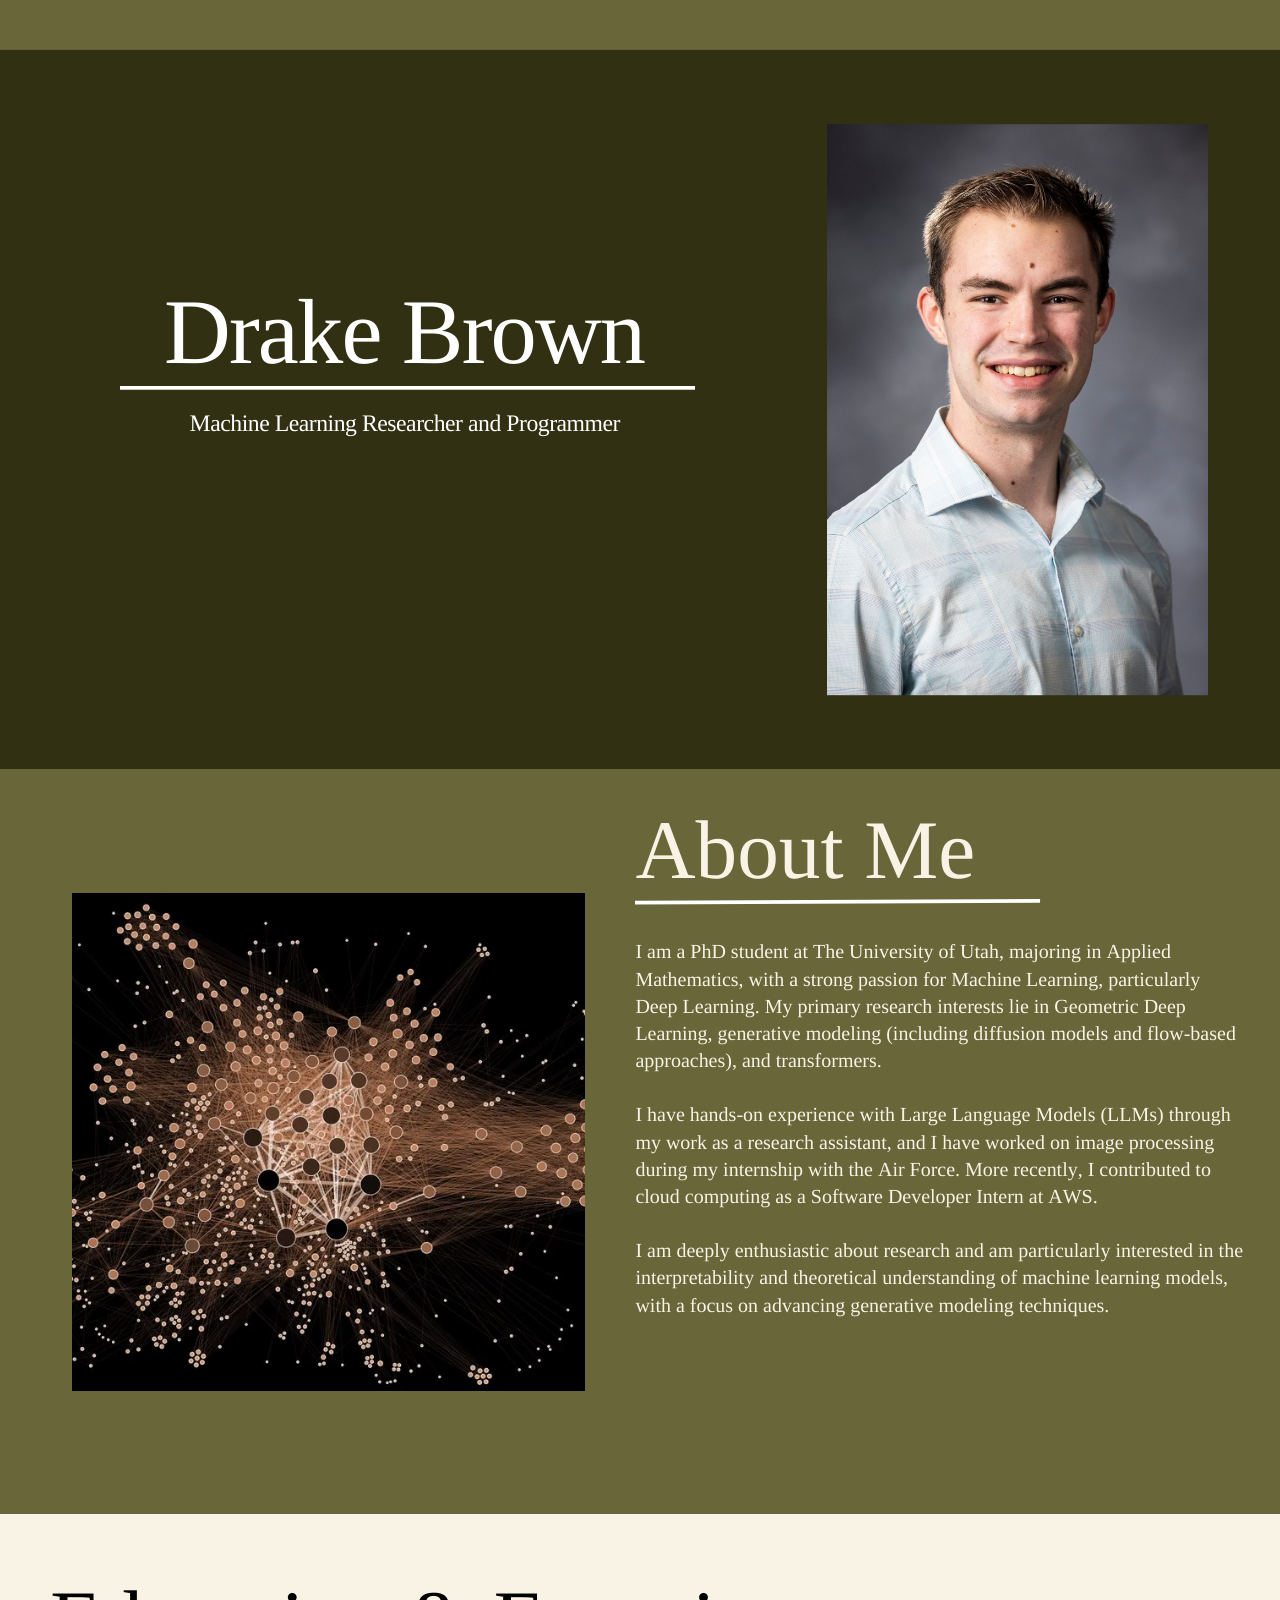
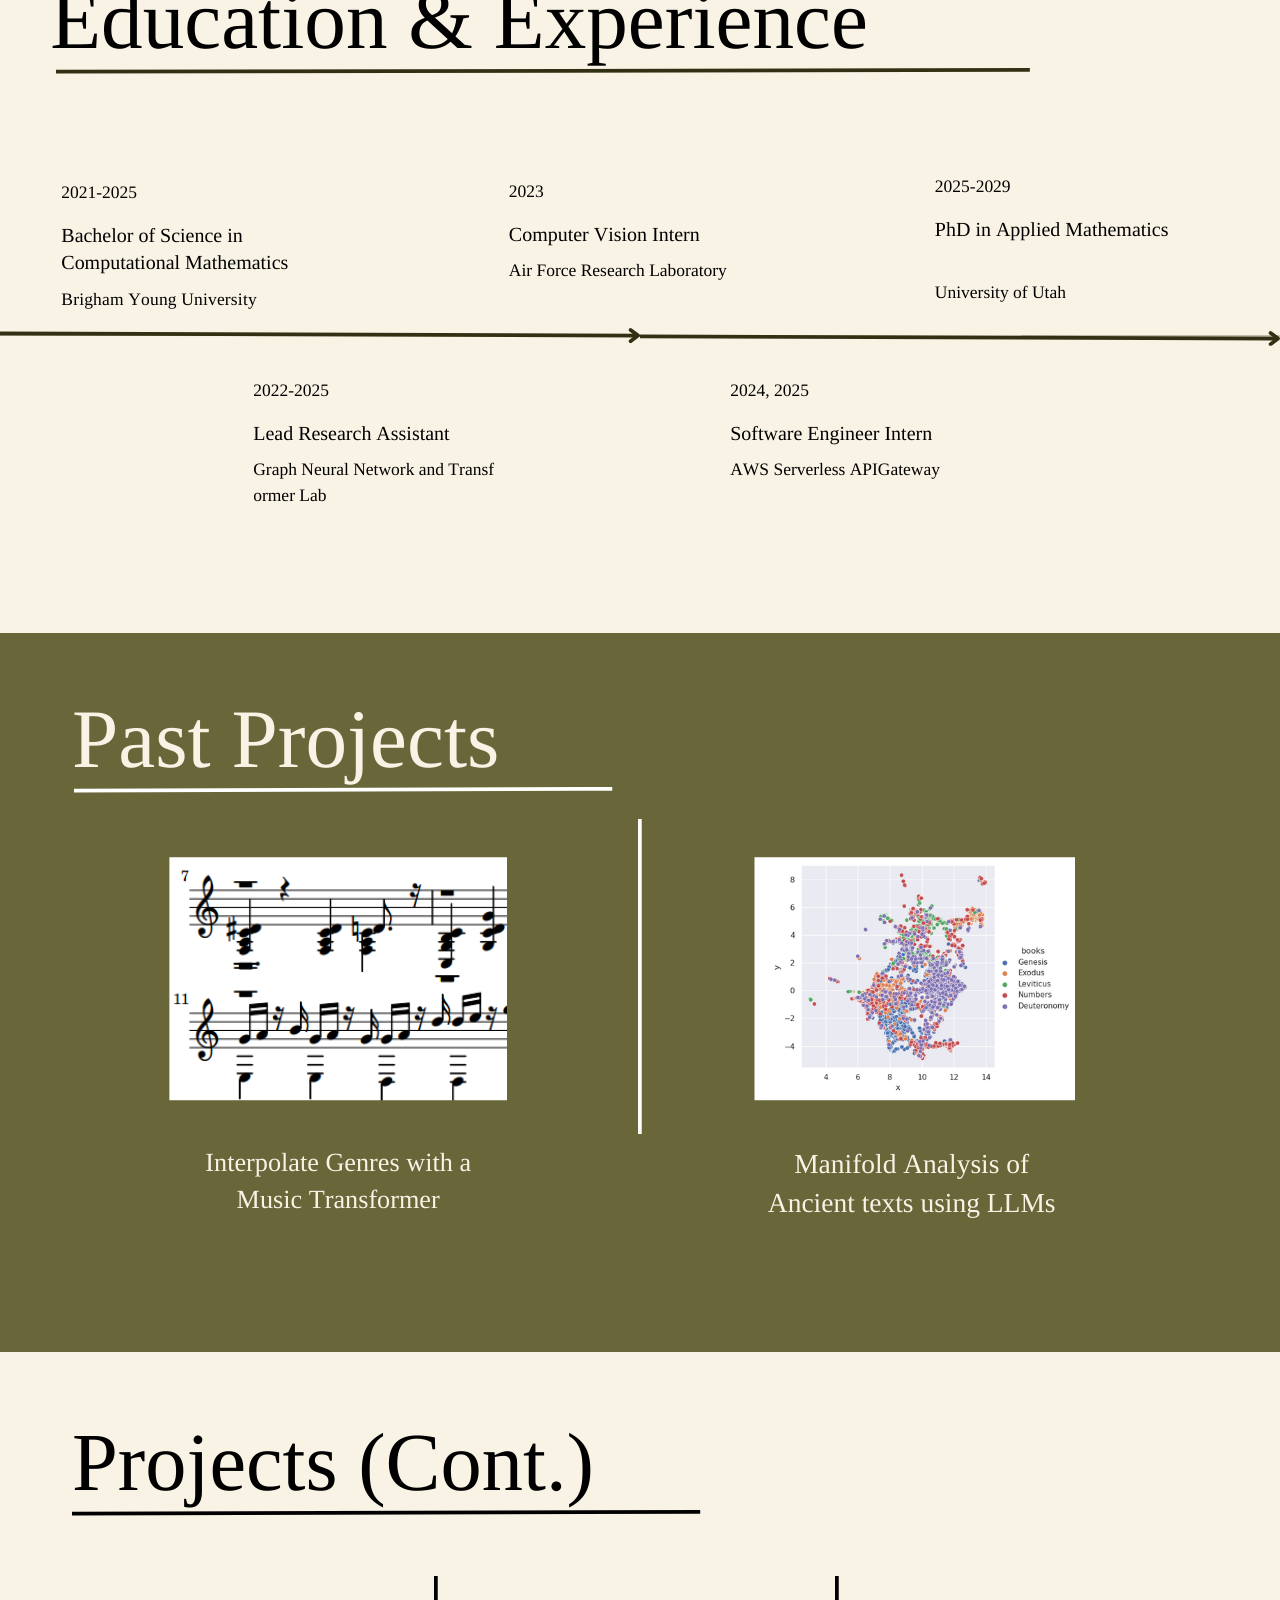
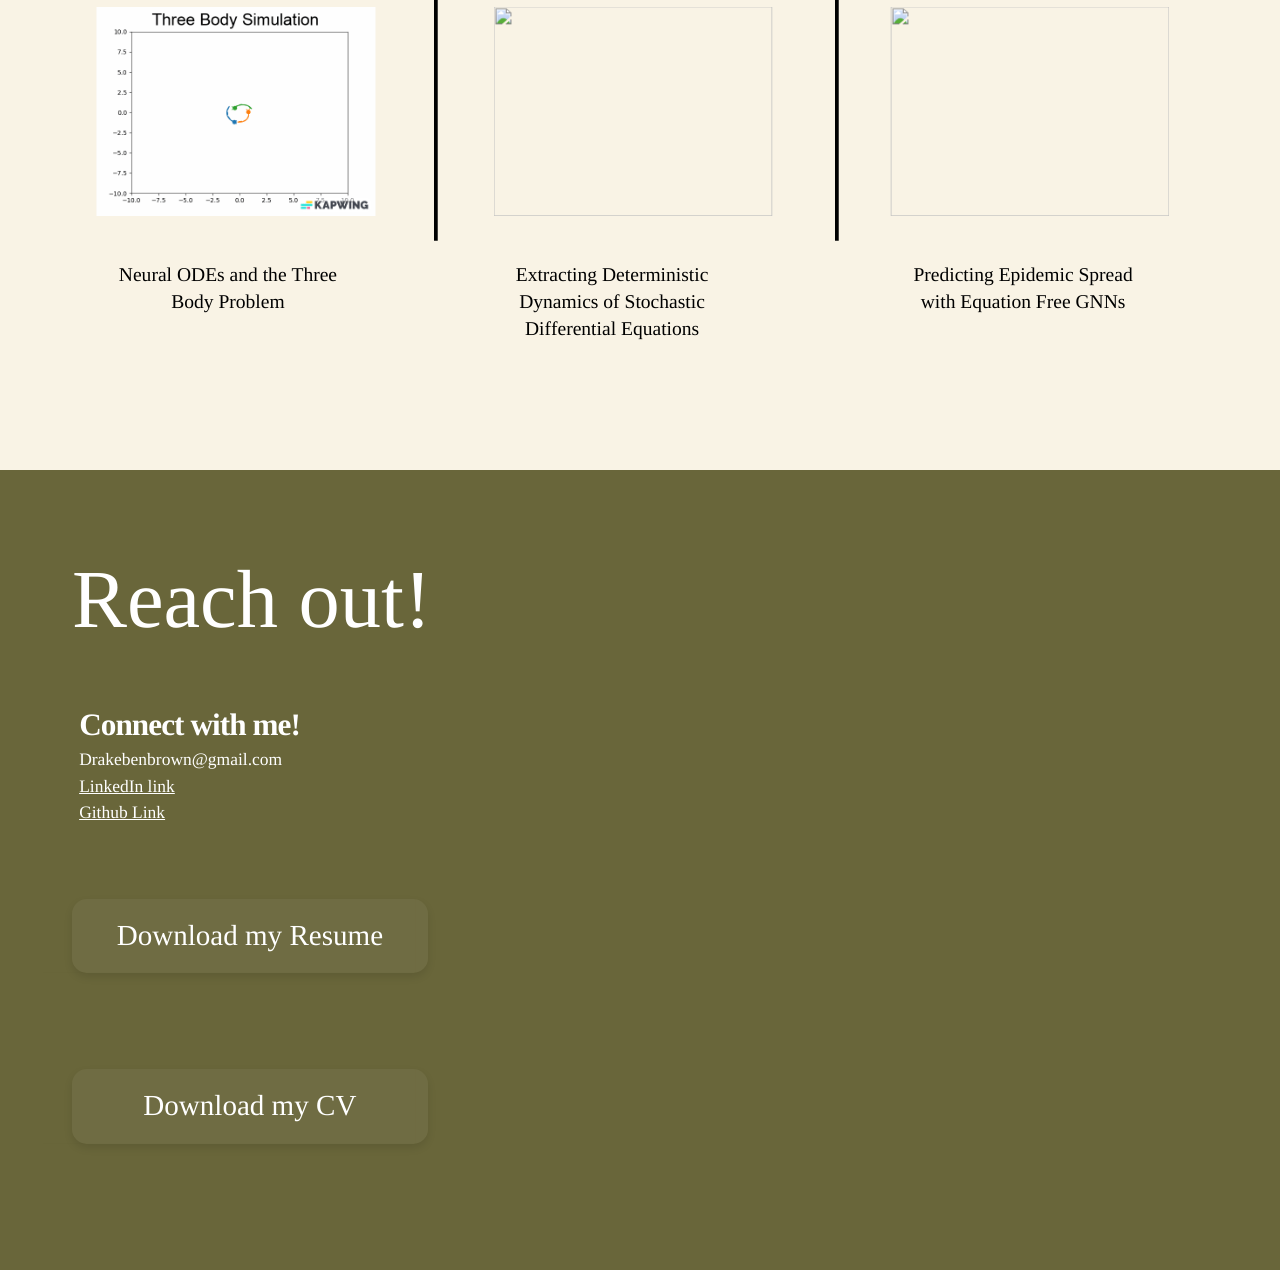
==== commit ff9605ff: "Revise personal introduction in index.html Updated personal description and research interests for c" ====
--- a/index.html
+++ b/index.html
@@ -6223,22 +6223,15 @@
                 <div id="QkOl5e6kwE4XTpxA"
                   style="opacity:1.0;display:flex;box-sizing:border-box;flex-direction:column;justify-content:flex-start;width:100%;height:100%;">
                   <p id="cDA2VVNiigK7tUwR" style="color:#f9f3e5;font-family:YAEw12mzUpM-0;line-height:1.35937712em;">
-                    <span id="Z5FRGfxBerU4v6Jh" style="color:#f9f3e5;">I am a PhD student at The University of Utah,
-                      majoring in Applied ​Mathematics with a passion for Machine ​Learning,
-                      particularly Deep Learning. My primary research interests ​lie in Geometric Deep Learning,
-                      diffusion models, and transformers.</span><br></p>
+                    <span id="Z5FRGfxBerU4v6Jh" style="color:#f9f3e5;">I am a PhD student at The University of Utah, majoring in Applied Mathematics, with a strong passion for Machine Learning, particularly Deep Learning. My primary research interests lie in Geometric Deep Learning, generative modeling (including diffusion models and flow-based approaches), and transformers.</span><br></p>
                   <p id="rI4YjcatPbRCm6Rw"
                     style="color:#f9f3e5;font-family:YAEw12mzUpM-0;line-height:1.35937712em;white-space:pre;"><br></p>
                   <p id="g2Zt8SycElza5TON" style="color:#f9f3e5;font-family:YAEw12mzUpM-0;line-height:1.35937712em;">
-                    <span id="PmvPC0EuyWOt72ZZ" style="color:#f9f3e5;">I have hands-on experience with Large Language
-                      Models (LLMs) ​from my role as a research assistant, and I have worked on image ​processing during
-                      my internship with the Air Force. Recently, I ​contributed to cloud computing as a Software
-                      Developer Intern at ​AWS.</span><br></p>
+                    <span id="PmvPC0EuyWOt72ZZ" style="color:#f9f3e5;">I have hands-on experience with Large Language Models (LLMs) through my work as a research assistant, and I have worked on image processing during my internship with the Air Force. More recently, I contributed to cloud computing as a Software Developer Intern at AWS.</span><br></p>
                   <p id="BgQYNuMwcO2j4R2W"
                     style="color:#f9f3e5;font-family:YAEw12mzUpM-0;line-height:1.35937712em;white-space:pre;"><br></p>
                   <p id="aQjXEoE7VS8ySQII" style="color:#f9f3e5;font-family:YAEw12mzUpM-0;line-height:1.35937712em;">
-                    <span id="kOuOFhjLKlHyLw2X" style="color:#f9f3e5;">I am deeply enthusiastic about research and am
-                      particularly ​interested in the interpretability of machine learning models!</span><br></p>
+                    <span id="kOuOFhjLKlHyLw2X" style="color:#f9f3e5;">I am deeply enthusiastic about research and am particularly interested in the interpretability and theoretical understanding of machine learning models, with a focus on advancing generative modeling techniques.</span><br></p>
                   <p id="MANwkfrarTqUinpj"
                     style="color:#f9f3e5;direction:ltr;font-family:YAEw12mzUpM-0;margin-left:0em;line-height:1.35937712em;letter-spacing:0em;white-space:pre;">
                     <br></p>
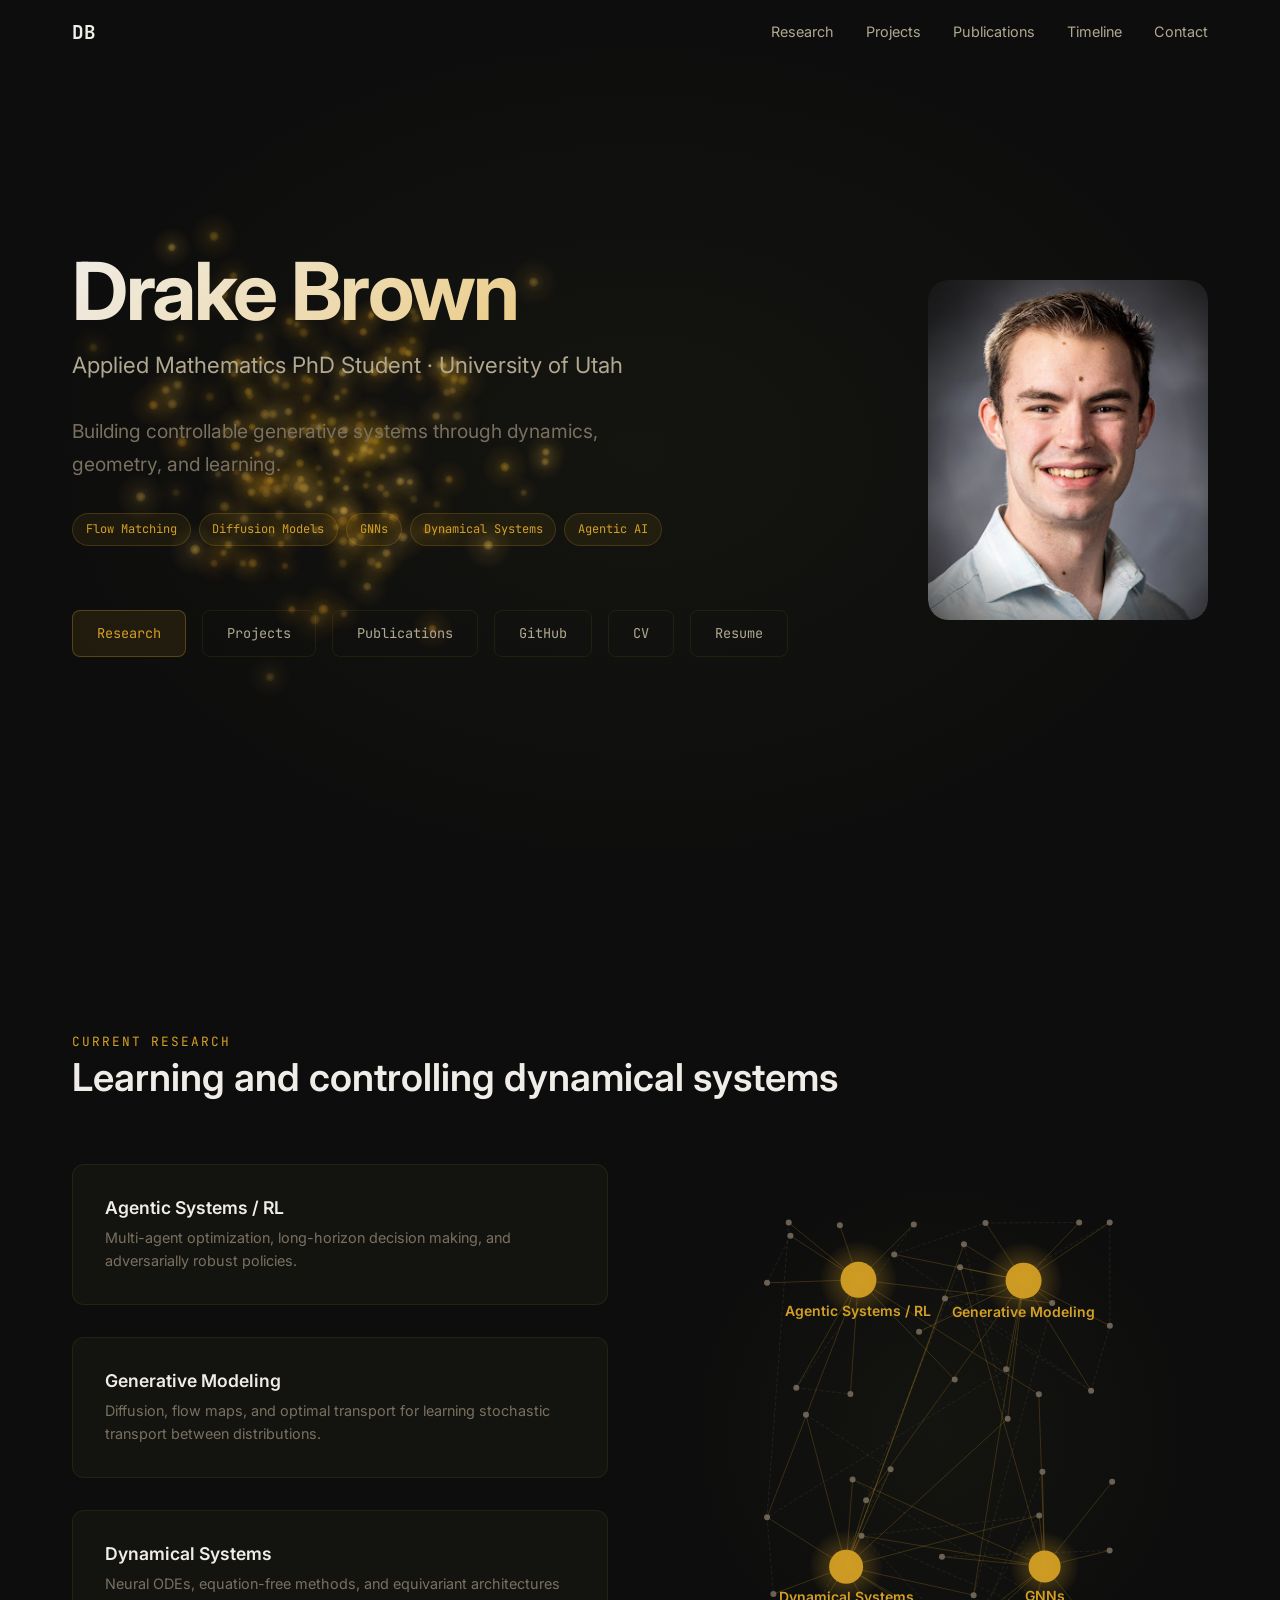
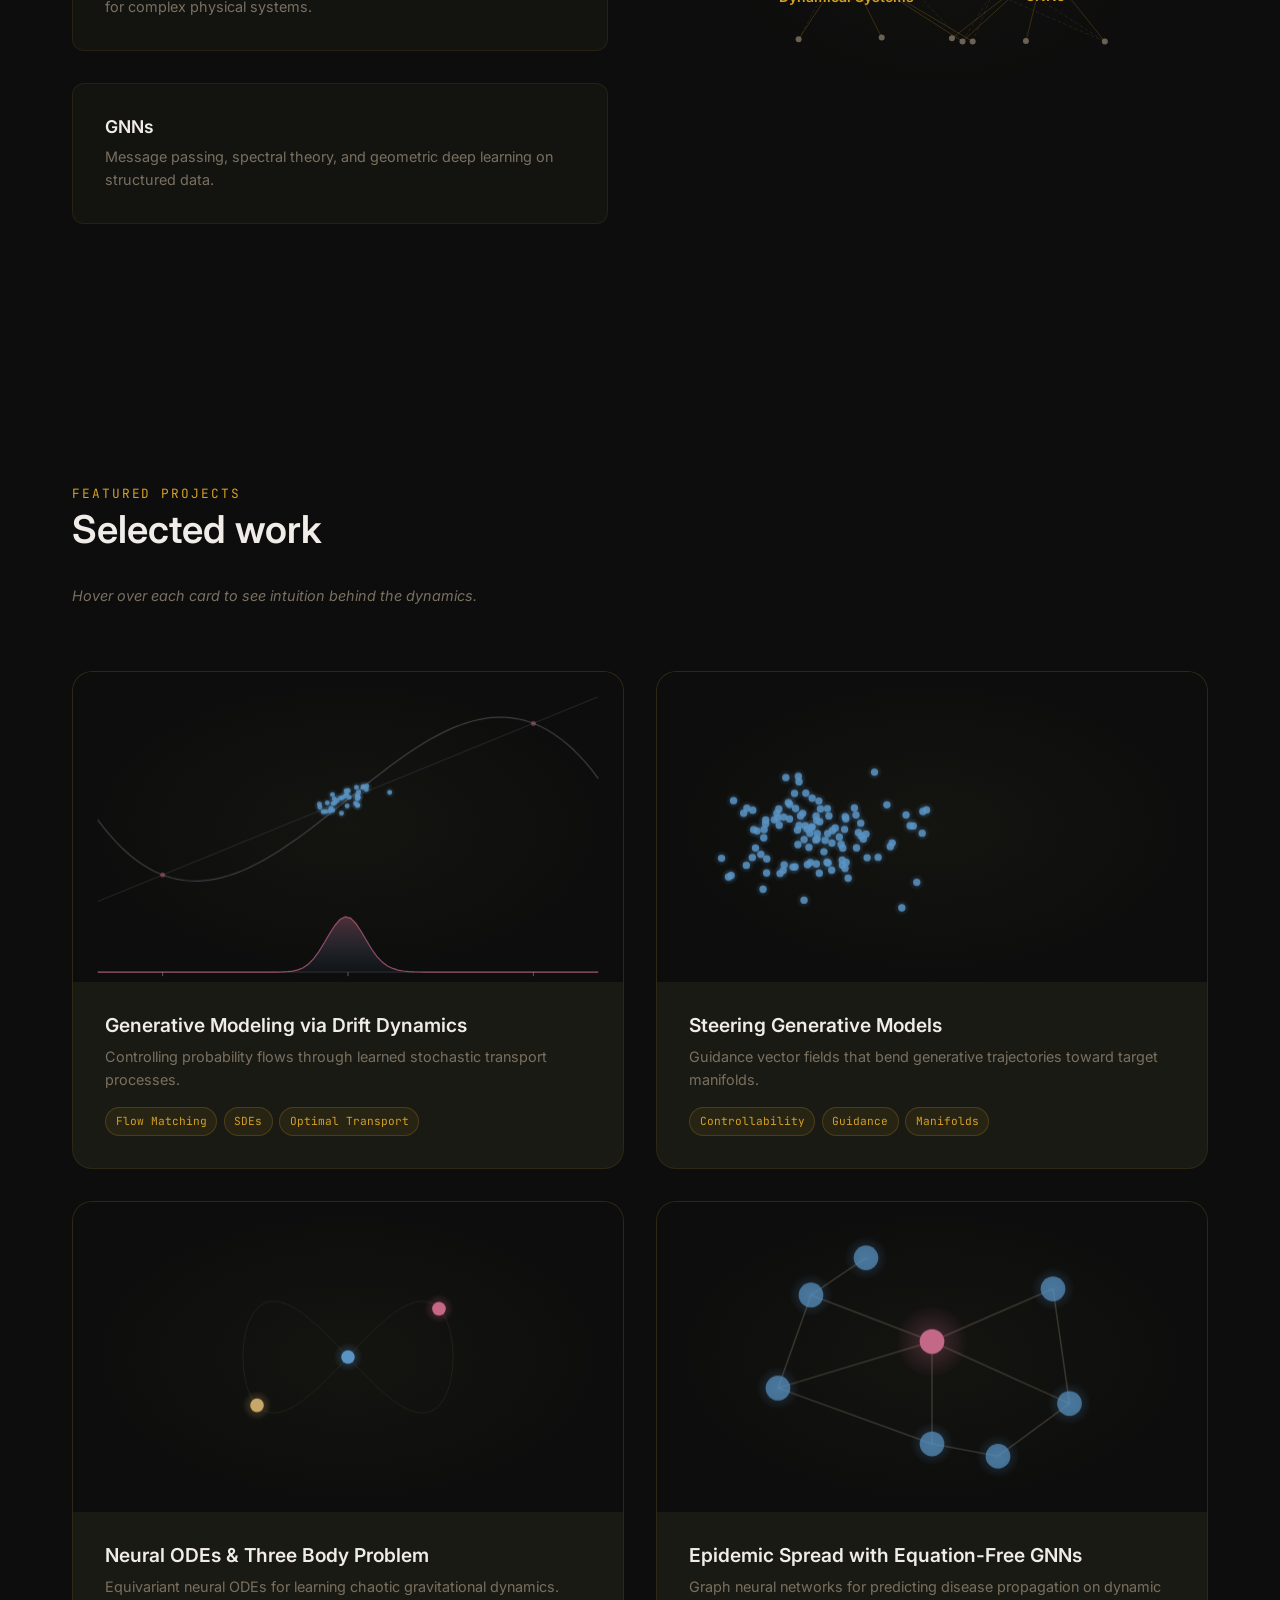
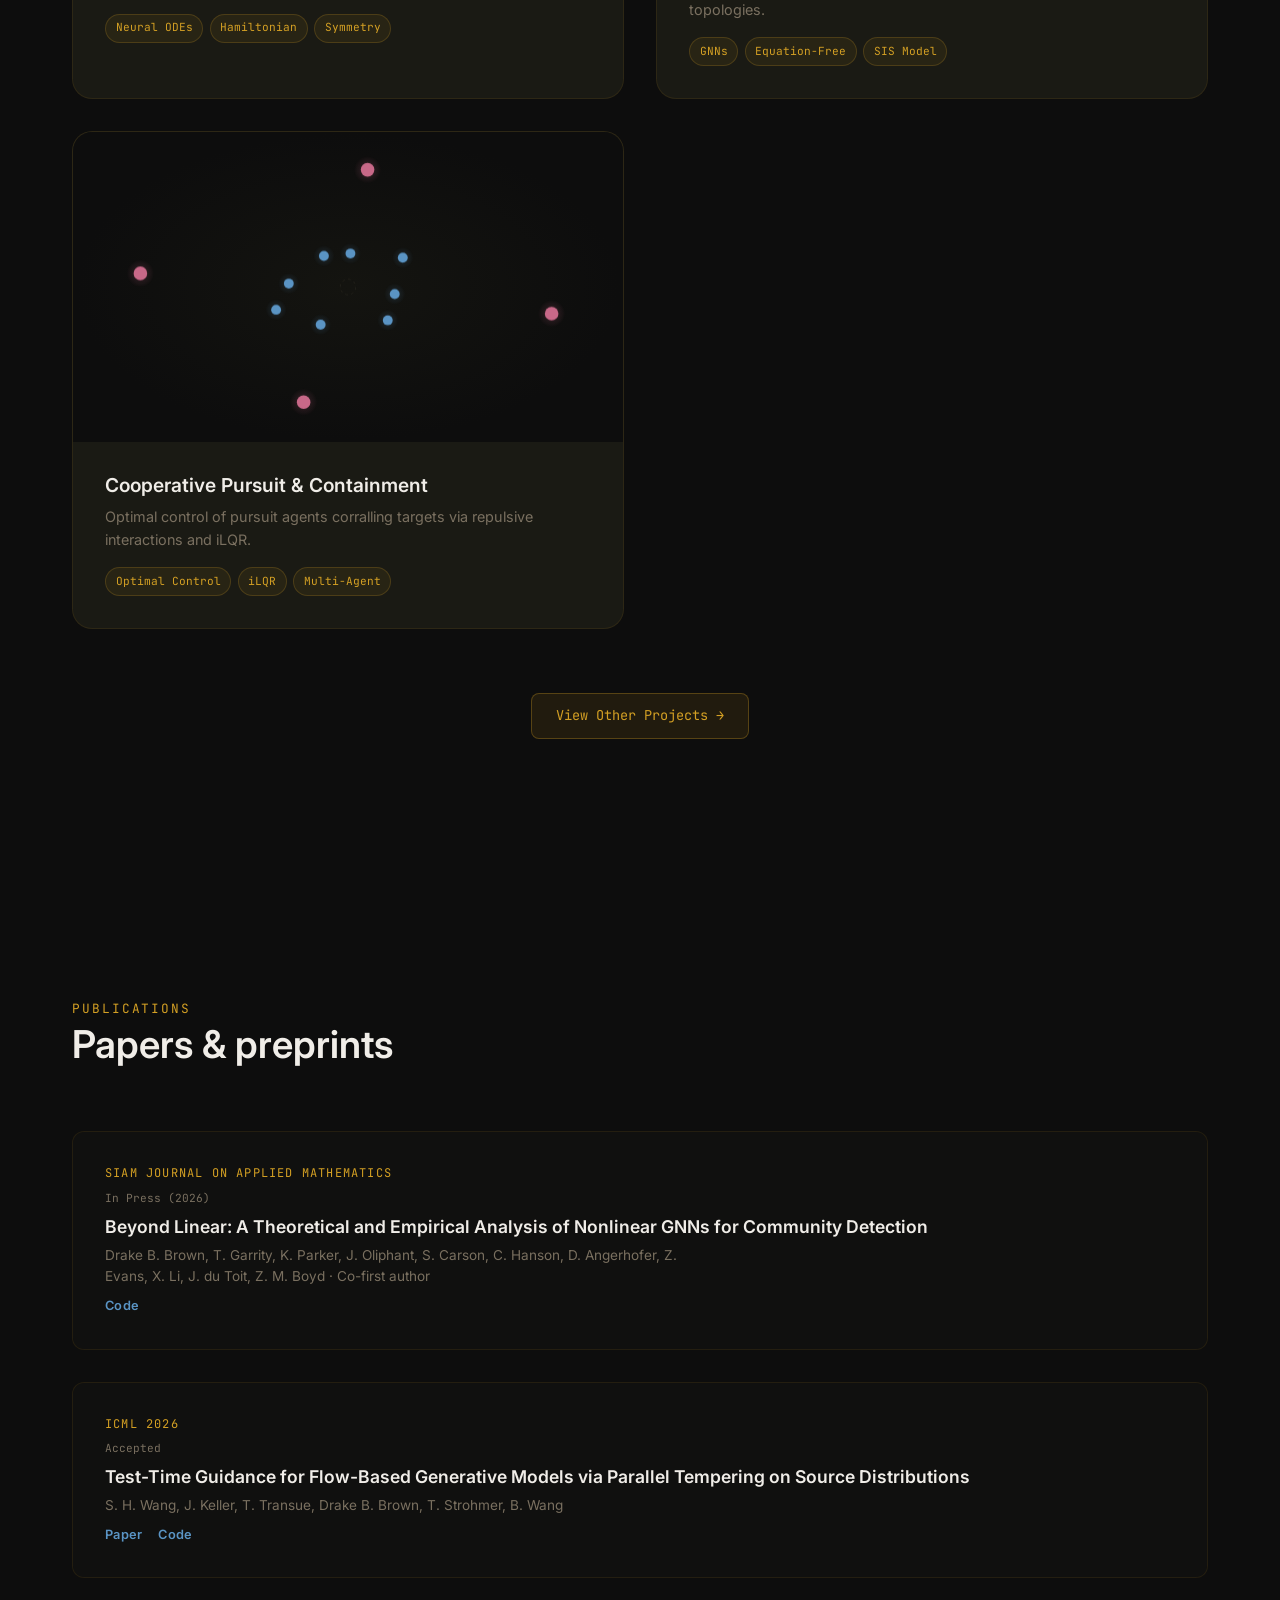
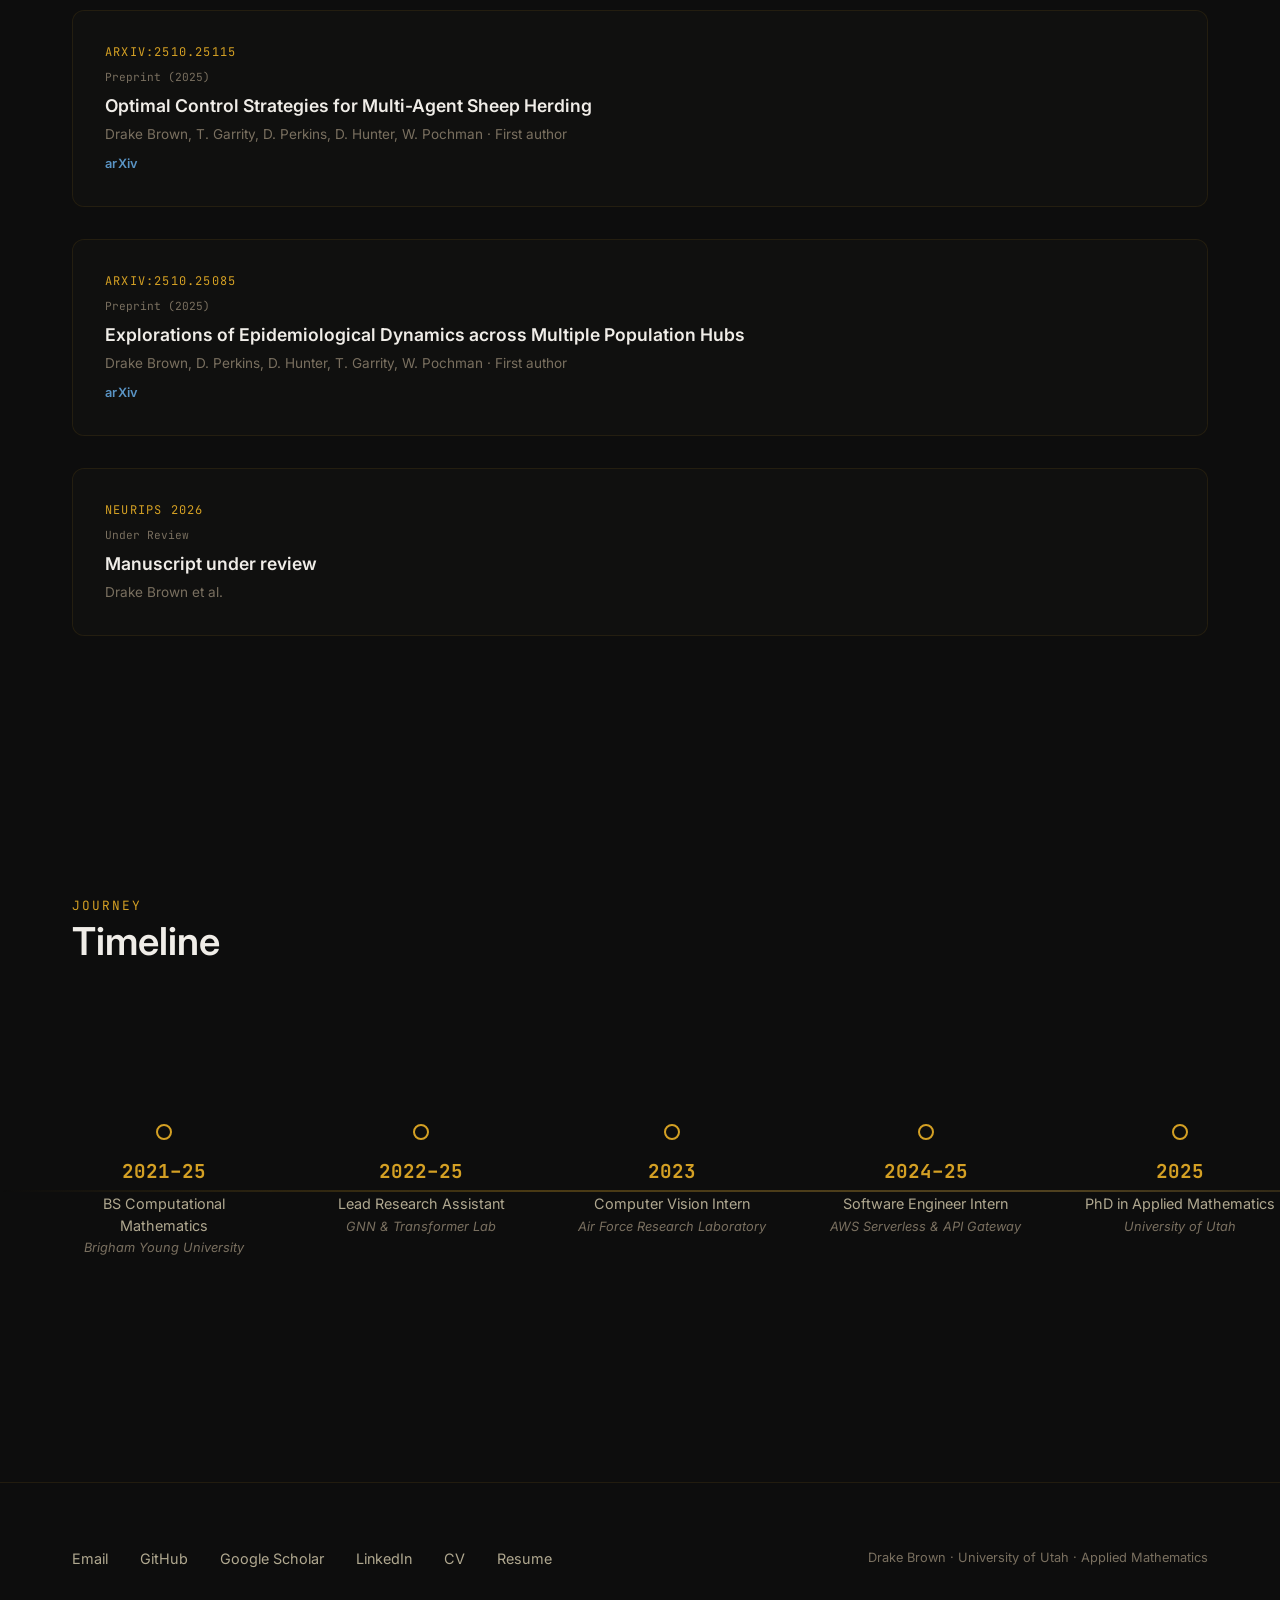
==== commit 6939ee47: "Upgraded repository to be more current" ====
--- a/index.html
+++ b/index.html
@@ -1,7029 +1,360 @@
 <!DOCTYPE html>
 <html lang="en">
-
 <head>
-  <base href="/">
-  <meta http-equiv="Content-Type" content="text/html; charset=utf-8" />
-  <meta name="viewport" content="width=device-width, initial-scale=1.0" />
-  <title>Drake Brown GitPages</title>
-  <meta name="description" content="" />
-  <link rel="icon" href="26387fa4f5b1e3f7b6217b27d79bf264.png" type="image/png" sizes="16x16">
-  <link rel="icon" href="2d0b56e7e51cf11036ad8734bdb67e2d.png" type="image/png" sizes="32x32">
-  <link rel="apple-touch-icon" href="725b756a69a7d4c235070e51acd85560.png" sizes="180x180">
-  <style>
-    :root {
-      --ffsd: 0px;
-      --1vw: calc((100vw - var(--sbw, 0px)) / 100);
-      --1vh: var(--inner1Vh, 1vh);
-    }
-
-    @media (prefers-reduced-motion: reduce) {
-      .animated {
-        animation: none !important;
-      }
-    }
-
-    html {
-      zoom: var(--rzf, 1);
-      font-size: max(calc(min(var(--1vw, 1vw), 13.66px) * var(--rfso, 1)), var(--minfs, 0px));
-      -webkit-text-size-adjust: 100%;
-      scroll-behavior: smooth;
-    }
-
-    body {
-      font-size: calc(1rem * var(--bfso, 1));
-    }
-
-    body,
-    html,
-    p,
-    ul,
-    ol,
-    li {
-      margin: 0;
-      padding: 0;
-      font-synthesis: none;
-      font-kerning: none;
-      font-variant-ligatures: none;
-      font-feature-settings: "kern" 0, "calt" 0, "liga" 0, "clig" 0, "dlig" 0, "hlig" 0;
-      font-family: unset;
-      -webkit-font-smoothing: subpixel-antialiased;
-      -moz-osx-font-smoothing: grayscale;
-      text-rendering: geometricprecision;
-      white-space: normal;
-    }
-
-    li {
-      text-align: unset;
-    }
-
-    a {
-      text-decoration: none;
-      color: inherit;
-    }
-
-    img {
-      -webkit-user-drag: none;
-      -moz-user-drag: none;
-      -o-user-drag: none;
-      user-drag: none;
-      -webkit-touch-callout: none;
-    }
-
-    @font-face {
-      font-family: YACgEZ1cb1Q-0;
-      src: url(fonts/f8f199f09526f79e87644ed227e0f651.woff2);
-      font-style: normal;
-      font-weight: 400;
-    }
-
-    @font-face {
-      font-family: YACgEZ1cb1Q-0;
-      src: url(fonts/98c4d2c0223fc8474641c77f923528e9.woff2);
-      font-style: normal;
-      font-weight: 700;
-    }
-
-    @font-face {
-      font-family: YACgEZ1cb1Q-0;
-      src: url(fonts/d257a7100844bc3f98c9021168b6249e.woff2);
-      font-style: italic;
-      font-weight: 400;
-    }
-
-    @font-face {
-      font-family: YACgEZ1cb1Q-0;
-      src: url(fonts/1060345c54d396e76d73f1da7ee200bd.woff2);
-      font-style: italic;
-      font-weight: 700;
-    }
-
-    @font-face {
-      font-family: YACgEZ1cb1Q-0;
-      src: url(fonts/f8f199f09526f79e87644ed227e0f651.woff2);
-      font-style: normal;
-      font-weight: 100;
-    }
-
-    @font-face {
-      font-family: YACgEZ1cb1Q-0;
-      src: url(fonts/d257a7100844bc3f98c9021168b6249e.woff2);
-      font-style: italic;
-      font-weight: 100;
-    }
-
-    @font-face {
-      font-family: YACgEZ1cb1Q-0;
-      src: url(fonts/f8f199f09526f79e87644ed227e0f651.woff2);
-      font-style: normal;
-      font-weight: 200;
-    }
-
-    @font-face {
-      font-family: YACgEZ1cb1Q-0;
-      src: url(fonts/d257a7100844bc3f98c9021168b6249e.woff2);
-      font-style: italic;
-      font-weight: 200;
-    }
-
-    @font-face {
-      font-family: YACgEZ1cb1Q-0;
-      src: url(fonts/f8f199f09526f79e87644ed227e0f651.woff2);
-      font-style: normal;
-      font-weight: 300;
-    }
-
-    @font-face {
-      font-family: YACgEZ1cb1Q-0;
-      src: url(fonts/d257a7100844bc3f98c9021168b6249e.woff2);
-      font-style: italic;
-      font-weight: 300;
-    }
-
-    @font-face {
-      font-family: YACgEZ1cb1Q-0;
-      src: url(fonts/f8f199f09526f79e87644ed227e0f651.woff2);
-      font-style: normal;
-      font-weight: 500;
-    }
-
-    @font-face {
-      font-family: YACgEZ1cb1Q-0;
-      src: url(fonts/d257a7100844bc3f98c9021168b6249e.woff2);
-      font-style: italic;
-      font-weight: 500;
-    }
-
-    @font-face {
-      font-family: YACgEZ1cb1Q-0;
-      src: url(fonts/98c4d2c0223fc8474641c77f923528e9.woff2);
-      font-style: normal;
-      font-weight: 600;
-    }
-
-    @font-face {
-      font-family: YACgEZ1cb1Q-0;
-      src: url(fonts/1060345c54d396e76d73f1da7ee200bd.woff2);
-      font-style: italic;
-      font-weight: 600;
-    }
-
-    @font-face {
-      font-family: YACgEZ1cb1Q-0;
-      src: url(fonts/98c4d2c0223fc8474641c77f923528e9.woff2);
-      font-style: normal;
-      font-weight: 800;
-    }
-
-    @font-face {
-      font-family: YACgEZ1cb1Q-0;
-      src: url(fonts/1060345c54d396e76d73f1da7ee200bd.woff2);
-      font-style: italic;
-      font-weight: 800;
-    }
-
-    @font-face {
-      font-family: YACgEZ1cb1Q-0;
-      src: url(fonts/98c4d2c0223fc8474641c77f923528e9.woff2);
-      font-style: normal;
-      font-weight: 900;
-    }
-
-    @font-face {
-      font-family: YACgEZ1cb1Q-0;
-      src: url(fonts/1060345c54d396e76d73f1da7ee200bd.woff2);
-      font-style: italic;
-      font-weight: 900;
-    }
-
-    @font-face {
-      font-family: YAEZNa_UrWs-0;
-      src: url(fonts/3d5e707ce266233b0d634746c3f71067.woff2);
-      font-style: normal;
-      font-weight: 400;
-    }
-
-    @font-face {
-      font-family: YAEZNa_UrWs-0;
-      src: url(fonts/3d5e707ce266233b0d634746c3f71067.woff2);
-      font-style: normal;
-      font-weight: 700;
-    }
-
-    @font-face {
-      font-family: YAEZNa_UrWs-0;
-      src: url(fonts/3d5e707ce266233b0d634746c3f71067.woff2);
-      font-style: italic;
-      font-weight: 400;
-    }
-
-    @font-face {
-      font-family: YAEZNa_UrWs-0;
-      src: url(fonts/3d5e707ce266233b0d634746c3f71067.woff2);
-      font-style: italic;
-      font-weight: 700;
-    }
-
-    @font-face {
-      font-family: YAEZNa_UrWs-0;
-      src: url(fonts/3d5e707ce266233b0d634746c3f71067.woff2);
-      font-style: normal;
-      font-weight: 100;
-    }
-
-    @font-face {
-      font-family: YAEZNa_UrWs-0;
-      src: url(fonts/3d5e707ce266233b0d634746c3f71067.woff2);
-      font-style: italic;
-      font-weight: 100;
-    }
-
-    @font-face {
-      font-family: YAEZNa_UrWs-0;
-      src: url(fonts/3d5e707ce266233b0d634746c3f71067.woff2);
-      font-style: normal;
-      font-weight: 200;
-    }
-
-    @font-face {
-      font-family: YAEZNa_UrWs-0;
-      src: url(fonts/3d5e707ce266233b0d634746c3f71067.woff2);
-      font-style: italic;
-      font-weight: 200;
-    }
-
-    @font-face {
-      font-family: YAEZNa_UrWs-0;
-      src: url(fonts/3d5e707ce266233b0d634746c3f71067.woff2);
-      font-style: normal;
-      font-weight: 300;
-    }
-
-    @font-face {
-      font-family: YAEZNa_UrWs-0;
-      src: url(fonts/3d5e707ce266233b0d634746c3f71067.woff2);
-      font-style: italic;
-      font-weight: 300;
-    }
-
-    @font-face {
-      font-family: YAEZNa_UrWs-0;
-      src: url(fonts/3d5e707ce266233b0d634746c3f71067.woff2);
-      font-style: normal;
-      font-weight: 500;
-    }
-
-    @font-face {
-      font-family: YAEZNa_UrWs-0;
-      src: url(fonts/3d5e707ce266233b0d634746c3f71067.woff2);
-      font-style: italic;
-      font-weight: 500;
-    }
-
-    @font-face {
-      font-family: YAEZNa_UrWs-0;
-      src: url(fonts/3d5e707ce266233b0d634746c3f71067.woff2);
-      font-style: normal;
-      font-weight: 600;
-    }
-
-    @font-face {
-      font-family: YAEZNa_UrWs-0;
-      src: url(fonts/3d5e707ce266233b0d634746c3f71067.woff2);
-      font-style: italic;
-      font-weight: 600;
-    }
-
-    @font-face {
-      font-family: YAEZNa_UrWs-0;
-      src: url(fonts/3d5e707ce266233b0d634746c3f71067.woff2);
-      font-style: normal;
-      font-weight: 800;
-    }
-
-    @font-face {
-      font-family: YAEZNa_UrWs-0;
-      src: url(fonts/3d5e707ce266233b0d634746c3f71067.woff2);
-      font-style: italic;
-      font-weight: 800;
-    }
-
-    @font-face {
-      font-family: YAEZNa_UrWs-0;
-      src: url(fonts/3d5e707ce266233b0d634746c3f71067.woff2);
-      font-style: normal;
-      font-weight: 900;
-    }
-
-    @font-face {
-      font-family: YAEZNa_UrWs-0;
-      src: url(fonts/3d5e707ce266233b0d634746c3f71067.woff2);
-      font-style: italic;
-      font-weight: 900;
-    }
-
-    @font-face {
-      font-family: YAEw12mzUpM-0;
-      src: url(fonts/c271e71c10ab28ff8526fb894defe6b0.woff2);
-      font-style: normal;
-      font-weight: 400;
-    }
-
-    @font-face {
-      font-family: YAEw12mzUpM-0;
-      src: url(fonts/2cb957a5de6c854058ad458c58d2c89f.woff2);
-      font-style: normal;
-      font-weight: 700;
-    }
-
-    @font-face {
-      font-family: YAEw12mzUpM-0;
-      src: url(fonts/4f1ee1d35596049ece96c0ff5ae7be45.woff2);
-      font-style: italic;
-      font-weight: 400;
-    }
-
-    @font-face {
-      font-family: YAEw12mzUpM-0;
-      src: url(fonts/b07988b64d9c820e6582d6c62e783e4e.woff2);
-      font-style: italic;
-      font-weight: 700;
-    }
-
-    @font-face {
-      font-family: YAEw12mzUpM-0;
-      src: url(fonts/c271e71c10ab28ff8526fb894defe6b0.woff2);
-      font-style: normal;
-      font-weight: 100;
-    }
-
-    @font-face {
-      font-family: YAEw12mzUpM-0;
-      src: url(fonts/4f1ee1d35596049ece96c0ff5ae7be45.woff2);
-      font-style: italic;
-      font-weight: 100;
-    }
-
-    @font-face {
-      font-family: YAEw12mzUpM-0;
-      src: url(fonts/c271e71c10ab28ff8526fb894defe6b0.woff2);
-      font-style: normal;
-      font-weight: 200;
-    }
-
-    @font-face {
-      font-family: YAEw12mzUpM-0;
-      src: url(fonts/4f1ee1d35596049ece96c0ff5ae7be45.woff2);
-      font-style: italic;
-      font-weight: 200;
-    }
-
-    @font-face {
-      font-family: YAEw12mzUpM-0;
-      src: url(fonts/c271e71c10ab28ff8526fb894defe6b0.woff2);
-      font-style: normal;
-      font-weight: 300;
-    }
-
-    @font-face {
-      font-family: YAEw12mzUpM-0;
-      src: url(fonts/4f1ee1d35596049ece96c0ff5ae7be45.woff2);
-      font-style: italic;
-      font-weight: 300;
-    }
-
-    @font-face {
-      font-family: YAEw12mzUpM-0;
-      src: url(fonts/c271e71c10ab28ff8526fb894defe6b0.woff2);
-      font-style: normal;
-      font-weight: 500;
-    }
-
-    @font-face {
-      font-family: YAEw12mzUpM-0;
-      src: url(fonts/4f1ee1d35596049ece96c0ff5ae7be45.woff2);
-      font-style: italic;
-      font-weight: 500;
-    }
-
-    @font-face {
-      font-family: YAEw12mzUpM-0;
-      src: url(fonts/2cb957a5de6c854058ad458c58d2c89f.woff2);
-      font-style: normal;
-      font-weight: 600;
-    }
-
-    @font-face {
-      font-family: YAEw12mzUpM-0;
-      src: url(fonts/b07988b64d9c820e6582d6c62e783e4e.woff2);
-      font-style: italic;
-      font-weight: 600;
-    }
-
-    @font-face {
-      font-family: YAEw12mzUpM-0;
-      src: url(fonts/2cb957a5de6c854058ad458c58d2c89f.woff2);
-      font-style: normal;
-      font-weight: 800;
-    }
-
-    @font-face {
-      font-family: YAEw12mzUpM-0;
-      src: url(fonts/b07988b64d9c820e6582d6c62e783e4e.woff2);
-      font-style: italic;
-      font-weight: 800;
-    }
-
-    @font-face {
-      font-family: YAEw12mzUpM-0;
-      src: url(fonts/2cb957a5de6c854058ad458c58d2c89f.woff2);
-      font-style: normal;
-      font-weight: 900;
-    }
-
-    @font-face {
-      font-family: YAEw12mzUpM-0;
-      src: url(fonts/b07988b64d9c820e6582d6c62e783e4e.woff2);
-      font-style: italic;
-      font-weight: 900;
-    }
-
-    @font-face {
-      font-family: YAFdJjTk5UU-0;
-      src: url(fonts/f4a4890561b3fddfd1fd9a1b27b6d4a4.woff2);
-      font-style: normal;
-      font-weight: 400;
-    }
-
-    @font-face {
-      font-family: YAFdJjTk5UU-0;
-      src: url(fonts/33696a29f45c1b554a4c12443b998d21.woff2);
-      font-style: normal;
-      font-weight: 700;
-    }
-
-    @font-face {
-      font-family: YAFdJjTk5UU-0;
-      src: url(fonts/8dbae49e1280328b442be6dfff163124.woff2);
-      font-style: italic;
-      font-weight: 400;
-    }
-
-    @font-face {
-      font-family: YAFdJjTk5UU-0;
-      src: url(fonts/625cf32ea46ae48b58ebd3ff993de469.woff2);
-      font-style: italic;
-      font-weight: 700;
-    }
-
-    @font-face {
-      font-family: YAFdJjTk5UU-0;
-      src: url(fonts/f4a4890561b3fddfd1fd9a1b27b6d4a4.woff2);
-      font-style: normal;
-      font-weight: 100;
-    }
-
-    @font-face {
-      font-family: YAFdJjTk5UU-0;
-      src: url(fonts/8dbae49e1280328b442be6dfff163124.woff2);
-      font-style: italic;
-      font-weight: 100;
-    }
-
-    @font-face {
-      font-family: YAFdJjTk5UU-0;
-      src: url(fonts/f4a4890561b3fddfd1fd9a1b27b6d4a4.woff2);
-      font-style: normal;
-      font-weight: 200;
-    }
-
-    @font-face {
-      font-family: YAFdJjTk5UU-0;
-      src: url(fonts/8dbae49e1280328b442be6dfff163124.woff2);
-      font-style: italic;
-      font-weight: 200;
-    }
-
-    @font-face {
-      font-family: YAFdJjTk5UU-0;
-      src: url(fonts/f4a4890561b3fddfd1fd9a1b27b6d4a4.woff2);
-      font-style: normal;
-      font-weight: 300;
-    }
-
-    @font-face {
-      font-family: YAFdJjTk5UU-0;
-      src: url(fonts/8dbae49e1280328b442be6dfff163124.woff2);
-      font-style: italic;
-      font-weight: 300;
-    }
-
-    @font-face {
-      font-family: YAFdJjTk5UU-0;
-      src: url(fonts/c69c23593c9bd5705c7780a200f2a6db.woff2);
-      font-style: normal;
-      font-weight: 500;
-    }
-
-    @font-face {
-      font-family: YAFdJjTk5UU-0;
-      src: url(fonts/e5e43f51d6d7939d8911c861efa5f9b7.woff2);
-      font-style: italic;
-      font-weight: 500;
-    }
-
-    @font-face {
-      font-family: YAFdJjTk5UU-0;
-      src: url(fonts/c69c23593c9bd5705c7780a200f2a6db.woff2);
-      font-style: normal;
-      font-weight: 600;
-    }
-
-    @font-face {
-      font-family: YAFdJjTk5UU-0;
-      src: url(fonts/e5e43f51d6d7939d8911c861efa5f9b7.woff2);
-      font-style: italic;
-      font-weight: 600;
-    }
-
-    @font-face {
-      font-family: YAFdJjTk5UU-0;
-      src: url(fonts/33696a29f45c1b554a4c12443b998d21.woff2);
-      font-style: normal;
-      font-weight: 800;
-    }
-
-    @font-face {
-      font-family: YAFdJjTk5UU-0;
-      src: url(fonts/625cf32ea46ae48b58ebd3ff993de469.woff2);
-      font-style: italic;
-      font-weight: 800;
-    }
-
-    @font-face {
-      font-family: YAFdJjTk5UU-0;
-      src: url(fonts/33696a29f45c1b554a4c12443b998d21.woff2);
-      font-style: normal;
-      font-weight: 900;
-    }
-
-    @font-face {
-      font-family: YAFdJjTk5UU-0;
-      src: url(fonts/625cf32ea46ae48b58ebd3ff993de469.woff2);
-      font-style: italic;
-      font-weight: 900;
-    }
-
-    #verticalMenu {
-      display: none;
-      font-family: YAEw12mzUpM-0, -apple-system, BlinkMacSystemFont, sans-serif;
-      font-size: 1.5rem;
-      background-color: #69663a;
-      margin: 0 0 0 auto;
-      padding: 0;
-      border: 12px solid #69663a;
-      height: 100%;
-      width: 400px;
-      max-width: 80vw;
-      overflow: auto;
-      box-sizing: border-box;
-      z-index: 2;
-      position: fixed;
-      top: 0px;
-      right: 0px;
-      transform: translateX(400px);
-      transition: all 0.35s;
-    }
-
-    #menuToggle:checked~#verticalMenu {
-      transform: translateX(0px);
-    }
-
-    #menuButton {
-      display: none;
-      fill: #ffffff;
-      z-index: 3;
-      justify-content: center;
-      align-items: center;
-    }
-
-    #menuButton:hover {
-      cursor: pointer;
-      color: #cccccc;
-      text-decoration-line: none;
-    }
-
-    .navMenuLinkContent:hover {
-      color: #cccccc;
-    }
-
-    .navMenuLink {
-      color: #ffffff;
-      display: flex;
-      align-items: center;
-      list-style-type: none;
-      white-space: nowrap;
-    }
-
-    .navMenuLinkContent {
-      display: inline-block;
-      text-decoration-line: none;
-      font-family: YAEw12mzUpM-0, -apple-system, BlinkMacSystemFont, sans-serif;
-      font-size: 15px;
-      font-weight: 700;
-      white-space: nowrap;
-      padding: 10px 16px;
-      margin-right: auto;
-      color: #ffffff;
-      overflow: hidden;
-      text-overflow: ellipsis;
-    }
-
-    #menuToggle:checked~#menuButton {
-      z-index: 2;
-      width: 100vw;
-      height: 100vh;
-      background-color: #cccccc;
-      opacity: 0.55;
-      top: 0px;
-      position: fixed;
-    }
-
-    #menuToggle:checked~#menuButton>#menuButtonIcon {
-      display: none;
-    }
-
-    #horizontalMenu {
-      display: flex;
-      justify-content: flex-end;
-    }
-
-    html {
-      scroll-padding-top: 50px;
-    }
-
-    @media (max-width: 375px) {
-      #Ln00iWgxd8OJYP2G {
-        grid-area: 2 / 2 / 3 / 3;
-        position: relative;
-      }
-
-      #UQYoKGkzacNn9tw2 {
-        grid-template-columns: 0 100%;
-        grid-template-rows: 0 100%;
-      }
-
-      #Yd8jSyY6RkgpieIa {
-        font-size: calc(7.22300878em - var(--ffsd));
-      }
-
-      #ge2TK6SbKNTUl1io {
-        --first-font-size: 7.22300878em;
-        --last-font-size: var(--first-font-size);
-        transform: translateX(calc(var(--first-font-size) * -0.01));
-        margin-top: calc(var(--first-font-size) * 0.1);
-        margin-bottom: calc(var(--last-font-size) * 0.1);
-      }
-
-      #FfS7odaxnpjdBWHY {
-        min-width: 50.49764442rem;
-      }
-
-      #dBYNpGEjWdspm1an {
-        grid-area: 3 / 2 / 5 / 6;
-        position: relative;
-      }
-
-      #niVrIqUEevDpsHEy {
-        grid-area: 4 / 4 / 6 / 5;
-        position: relative;
-      }
-
-      #QhFKTKVGHJitm7OB {
-        font-size: calc(1.8545754em - var(--ffsd));
-      }
-
-      #yMt82cGlWnaHFRLB {
-        --first-font-size: 1.8545754em;
-        --last-font-size: var(--first-font-size);
-        transform: translateX(calc(var(--first-font-size) * -0.01));
-        margin-top: 0;
-        margin-bottom: 0;
-      }
-
-      #BPFWU0uM4lubHlkj {
-        min-width: 50.49764442rem;
-      }
-
-      #AedXmtvOcz1Iimvm {
-        grid-area: 7 / 3 / 8 / 7;
-        position: relative;
-      }
-
-      #AlcgbLJkg2lJmB01 {
-        grid-area: 2 / 8 / 9 / 9;
-        position: relative;
-      }
-
-      #osovGrCbYVz60bd3 {
-        grid-template-columns: 6.44369433rem 0 2.9487838rem 44.92312265rem 2.49240464rem 0 7.79837737rem 29.77136246rem 5.62225476rem;
-        grid-template-rows: minmax(5.78275195rem, max-content) minmax(11.99086174rem, max-content) minmax(8.4724202rem, max-content) minmax(0.14641288rem, max-content) minmax(0.14641288rem, max-content) minmax(1.57241413rem, max-content) minmax(2.19619327rem, max-content) minmax(20.13232858rem, max-content) minmax(5.78275195rem, max-content);
-      }
-
-      #meoOo0Y3glU6wnsI {
-        min-height: calc(calc(16.66666667 * var(--1vh, 1vh)) - 8.33333333px);
-      }
-
-      #P37jmvgC2AEU0TC3 {
-        grid-area: 2 / 2 / 3 / 3;
-        position: relative;
-      }
-
-      #FIjNFfeSIEVkeVyq {
-        grid-template-columns: 0 100%;
-        grid-template-rows: 0 100%;
-      }
-
-      #twGqhCvfT0nLDJbA {
-        grid-area: 3 / 2 / 9 / 3;
-        position: relative;
-      }
-
-      #Re51cK4RmSwKusNL {
-        font-size: calc(6.5054246em - var(--ffsd));
-      }
-
-      #AtIRUfsFLklxaIO1 {
-        --first-font-size: 6.5054246em;
-        --last-font-size: var(--first-font-size);
-        margin-top: calc(var(--first-font-size) * 0.05);
-        margin-bottom: calc(var(--last-font-size) * 0.05);
-      }
-
-      #VKV4MWGfiOI5sBOe {
-        min-width: 34.30642348rem;
-      }
-
-      #bEH4slAblFY9nPhs {
-        grid-area: 2 / 6 / 5 / 8;
-        position: relative;
-      }
-
-      #blkhlYVpCIrl7Xrr {
-        grid-area: 4 / 4 / 6 / 7;
-        position: relative;
-      }
-
-      #cDA2VVNiigK7tUwR {
-        font-size: calc(1.56173499em - var(--ffsd));
-      }
-
-      #rI4YjcatPbRCm6Rw {
-        font-size: calc(1.56173499em - var(--ffsd));
-      }
-
-      #g2Zt8SycElza5TON {
-        font-size: calc(1.56173499em - var(--ffsd));
-      }
-
-      #BgQYNuMwcO2j4R2W {
-        font-size: calc(1.56173499em - var(--ffsd));
-      }
-
-      #aQjXEoE7VS8ySQII {
-        font-size: calc(1.56173499em - var(--ffsd));
-      }
-
-      #MANwkfrarTqUinpj {
-        font-size: calc(1.56173499em - var(--ffsd));
-      }
-
-      #QkOl5e6kwE4XTpxA {
-        --first-font-size: 1.56173499em;
-        --last-font-size: var(--first-font-size);
-        margin-top: calc(var(--first-font-size) * -0.1);
-        margin-bottom: calc(var(--last-font-size) * -0.1);
-      }
-
-      #s93vs2w3lY5aCfKw {
-        min-width: 47.65227963rem;
-      }
-
-      #OAuA34wHvX5Pc7bw {
-        grid-area: 7 / 5 / 8 / 9;
-        position: relative;
-      }
-
-      #MHIqyQzOfVPkFGNU {
-        grid-template-columns: 5.62225476rem 40.09751966rem 3.92219682rem 0 0.0006774rem 31.64594592rem 2.52714422rem 13.34517876rem 2.83908246rem;
-        grid-template-rows: minmax(2.6037889rem, max-content) minmax(7.09720056rem, max-content) minmax(0.50795547rem, max-content) minmax(0.14641132rem, max-content) minmax(0.2928242rem, max-content) minmax(2.85111631rem, max-content) minmax(31.53245534rem, max-content) minmax(1.48980602rem, max-content) minmax(9.70098946rem, max-content);
-      }
-
-      #yWcyKpijXAU2pPD2 {
-        min-height: calc(calc(16.66666667 * var(--1vh, 1vh)) - 8.33333333px);
-      }
-
-      #GqOcSorF1o1HAsdZ {
-        grid-area: 2 / 2 / 3 / 3;
-        position: relative;
-      }
-
-      #FpWSAPErxkPgKQfM {
-        grid-template-columns: 0 100%;
-        grid-template-rows: 0 100%;
-      }
-
-      #Yi7DhiQqCypmBOuy {
-        font-size: calc(6.50073206em - var(--ffsd));
-      }
-
-      #Hz26qGcgBaIMKnIN {
-        --first-font-size: 6.50073206em;
-        --last-font-size: var(--first-font-size);
-        margin-top: calc(var(--first-font-size) * 0.05);
-        margin-bottom: calc(var(--last-font-size) * 0.05);
-      }
-
-      #EW3rHMevoZxpyUkc {
-        min-width: 78.621775rem;
-      }
-
-      #g3pU3ONiTG9K349R {
-        grid-area: 2 / 4 / 4 / 18;
-        position: relative;
-      }
-
-      #hM5a1c1tFf7256yH {
-        grid-area: 3 / 5 / 5 / 17;
-        position: relative;
-      }
-
-      #UajYf6BtOKyC7XZi {
-        font-size: calc(1.36652269em - var(--ffsd));
-      }
-
-      #Wcs2O3TosQFxQSx1 {
-        --first-font-size: 1.36652269em;
-        --last-font-size: var(--first-font-size);
-        margin-top: calc(var(--first-font-size) * -0.15);
-        margin-bottom: calc(var(--last-font-size) * -0.15);
-      }
-
-      #tjNqsU8HSqKWlPuV {
-        min-width: 22.70325622rem;
-      }
-
-      #Vd8EMqSYMlrXD28p {
-        grid-area: 2 / 2 / 3 / 5;
-        position: relative;
-      }
-
-      #XtET7xQR00TEsujh {
-        font-size: calc(1.56172767em - var(--ffsd));
-      }
-
-      #PJejk0Yt4CwaiRod {
-        --first-font-size: 1.56172767em;
-        --last-font-size: var(--first-font-size);
-        margin-top: calc(var(--first-font-size) * -0.1);
-        margin-bottom: calc(var(--last-font-size) * -0.1);
-      }
-
-      #zZb7UBoqNT9UaXj9 {
-        min-width: 22.70325622rem;
-      }
-
-      #TJbIMPI8c8DC4L7O {
-        grid-area: 4 / 3 / 5 / 6;
-        position: relative;
-      }
-
-      #TOhMbZrrimtIhKQX {
-        font-size: calc(1.36652269em - var(--ffsd));
-      }
-
-      #wJ2xzvitM6gji3mm {
-        --first-font-size: 1.36652269em;
-        --last-font-size: var(--first-font-size);
-        margin-top: calc(var(--first-font-size) * -0.15);
-        margin-bottom: calc(var(--last-font-size) * -0.15);
-      }
-
-      #QtxUWK4SzUxoRlUi {
-        min-width: 22.70325622rem;
-      }
-
-      #iIeUplCPanXW4loT {
-        grid-area: 6 / 4 / 7 / 7;
-        position: relative;
-      }
-
-      #HPf2QPd8lh3Wk44N {
-        grid-template-columns: 0 0 0 22.56992289rem 0 0;
-        grid-template-rows: 0 minmax(1.63982357rem, max-content) minmax(1.75695461rem, max-content) minmax(3.93362811rem, max-content) minmax(1.00106094rem, max-content) minmax(1.63982357rem, max-content);
-      }
-
-      #aSjmmZnlznHgk2mz {
-        grid-area: 8 / 6 / 11 / 8;
-        position: relative;
-      }
-
-      #plJGMRPlTBPeds8U {
-        font-size: calc(1.36652269em - var(--ffsd));
-      }
-
-      #KsheF7Ph3FC0lZb5 {
-        --first-font-size: 1.36652269em;
-        --last-font-size: var(--first-font-size);
-        margin-top: calc(var(--first-font-size) * -0.15);
-        margin-bottom: calc(var(--last-font-size) * -0.15);
-      }
-
-      #oGD8monIf9bvVukX {
-        min-width: 20.10514501rem;
-      }
-
-      #wUZ1cVvfK4ADRi5S {
-        grid-area: 2 / 2 / 3 / 5;
-        position: relative;
-      }
-
-      #BjHkviBz12sqWyH2 {
-        font-size: calc(1.56172767em - var(--ffsd));
-      }
-
-      #icb7nWc7WEp8LqUk {
-        --first-font-size: 1.56172767em;
-        --last-font-size: var(--first-font-size);
-        margin-top: calc(var(--first-font-size) * -0.1);
-        margin-bottom: calc(var(--last-font-size) * -0.1);
-      }
-
-      #x3Y8ieE3VzLJKyLu {
-        min-width: 20.10514501rem;
-      }
-
-      #PtD6dfWDeFbdzRsj {
-        grid-area: 4 / 3 / 5 / 6;
-        position: relative;
-      }
-
-      #TmD9QumC34GzOrid {
-        font-size: calc(1.36652269em - var(--ffsd));
-      }
-
-      #HzF9f7NI84xzjy8O {
-        --first-font-size: 1.36652269em;
-        --last-font-size: var(--first-font-size);
-        margin-top: calc(var(--first-font-size) * -0.15);
-        margin-bottom: calc(var(--last-font-size) * -0.15);
-      }
-
-      #x5i1ypAnDRZcJx1J {
-        min-width: 20.10514501rem;
-      }
-
-      #wVkpOITYHuNpWoF7 {
-        grid-area: 6 / 4 / 7 / 7;
-        position: relative;
-      }
-
-      #LyVrRFcqMQZ2ziVb {
-        grid-template-columns: 0 0 0 19.97181168rem 0 0;
-        grid-template-rows: 0 minmax(1.63982357rem, max-content) minmax(1.75695461rem, max-content) minmax(1.81064129rem, max-content) minmax(0.97708551rem, max-content) minmax(3.68960395rem, max-content);
-      }
-
-      #McVZdxYXMyotQ9yu {
-        grid-area: 7 / 9 / 10 / 14;
-        position: relative;
-      }
-
-      #AwHYpqKuf5ZNciyL {
-        font-size: calc(1.36652269em - var(--ffsd));
-      }
-
-      #okK90KMff97s4lA1 {
-        --first-font-size: 1.36652269em;
-        --last-font-size: var(--first-font-size);
-        margin-top: calc(var(--first-font-size) * -0.15);
-        margin-bottom: calc(var(--last-font-size) * -0.15);
-      }
-
-      #toxJtAwAK2TuiHDf {
-        min-width: 20.10514501rem;
-      }
-
-      #TQ6PSzGzkP5Qyzxi {
-        grid-area: 2 / 2 / 3 / 5;
-        position: relative;
-      }
-
-      #HcVtihHCcVSUSf6j {
-        font-size: calc(1.56172767em - var(--ffsd));
-      }
-
-      #hVYgLQ6KohsVAxuX {
-        --first-font-size: 1.56172767em;
-        --last-font-size: var(--first-font-size);
-        margin-top: calc(var(--first-font-size) * -0.1);
-        margin-bottom: calc(var(--last-font-size) * -0.1);
-      }
-
-      #PaupKpwox9NqgfiO {
-        min-width: 20.10514501rem;
-      }
-
-      #GeLOegsO2tMBgxPI {
-        grid-area: 4 / 3 / 5 / 6;
-        position: relative;
-      }
-
-      #cD2WLJ3e37pRKgJU {
-        font-size: calc(1.36652269em - var(--ffsd));
-      }
-
-      #XGWfg7J7TP9kFeAu {
-        --first-font-size: 1.36652269em;
-        --last-font-size: var(--first-font-size);
-        margin-top: calc(var(--first-font-size) * -0.15);
-        margin-bottom: calc(var(--last-font-size) * -0.15);
-      }
-
-      #c7FLNIPaaNuBckhh {
-        min-width: 20.10514501rem;
-      }
-
-      #REosAy69AOBFgUey {
-        grid-area: 6 / 4 / 7 / 7;
-        position: relative;
-      }
-
-      #lZI98IRfStUaCoiI {
-        grid-template-columns: 0 0 0 19.97181168rem 0 0;
-        grid-template-rows: 0 minmax(1.63982357rem, max-content) minmax(1.75695461rem, max-content) minmax(3.93362811rem, max-content) minmax(0.97708551rem, max-content) minmax(1.63982357rem, max-content);
-      }
-
-      #AwWaADJDLRj57ncA {
-        grid-area: 6 / 15 / 9 / 19;
-        position: relative;
-      }
-
-      #Db4IZf1ukUoNFF3F {
-        grid-area: 12 / 2 / 16 / 12;
-        position: relative;
-        clip-path: polygon(calc(0.00482287% + 0%) calc((0 * 50.00144697rem) + 0%), calc(100% - (0% + 0%)) calc((0 * 50.00144697rem) + 0%), calc(100% - (0% + 0%)) calc(100% - ((0 * 50.00144697rem) + 0%)), calc(0.00482287% + 0%) calc(100% - ((0 * 50.00144697rem) + 0%)));
-        margin-left: -0.0048231%;
-        margin-right: 0%;
-        margin-bottom: 0%;
-        margin-top: 0%;
-      }
-
-      #kFys132NkU1YK4Tu {
-        grid-area: 13 / 11 / 17 / 21;
-        position: relative;
-        clip-path: polygon(calc(0% + 0%) calc((0 * 50.00241162rem) + 0%), calc(100% - (0.00289372% + 0%)) calc((0 * 50.00241162rem) + 0%), calc(100% - (0.00289372% + 0%)) calc(100% - ((0 * 50.00241162rem) + 0%)), calc(0% + 0%) calc(100% - ((0 * 50.00241162rem) + 0%)));
-        margin-left: 0%;
-        margin-right: -0.0028938%;
-        margin-bottom: 0%;
-        margin-top: 0%;
-      }
-
-      #a0fGUDBn7HO21T7m {
-        grid-area: 14 / 3 / 15 / 20;
-        position: relative;
-        clip-path: polygon(calc(0.00049572% + 0%) calc((0 * 99.99953107rem) + 0%), calc(100% - (0% + 0%)) calc((0 * 99.99953107rem) + 0%), calc(100% - (0% + 0%)) calc(100% - ((0 * 99.99953107rem) + 0%)), calc(0.00049572% + 0%) calc(100% - ((0 * 99.99953107rem) + 0%)));
-        margin-left: -0.00049572%;
-        margin-right: 0%;
-        margin-bottom: 0%;
-        margin-top: 0%;
-      }
-
-      #qA3y0o1izxftG00i {
-        font-size: calc(1.36652269em - var(--ffsd));
-      }
-
-      #iUQhvESTcFfcKEM0 {
-        --first-font-size: 1.36652269em;
-        --last-font-size: var(--first-font-size);
-        margin-top: calc(var(--first-font-size) * -0.15);
-        margin-bottom: calc(var(--last-font-size) * -0.15);
-      }
-
-      #uMyugVd0h9Ems83N {
-        min-width: 20.10514501rem;
-      }
-
-      #AKKTH7dRr00deSoO {
-        grid-area: 2 / 2 / 3 / 5;
-        position: relative;
-      }
-
-      #YfdkCgHj8tDrRNTy {
-        font-size: calc(1.56172767em - var(--ffsd));
-      }
-
-      #YVm166zojUKgJTx0 {
-        --first-font-size: 1.56172767em;
-        --last-font-size: var(--first-font-size);
-        margin-top: calc(var(--first-font-size) * -0.1);
-        margin-bottom: calc(var(--last-font-size) * -0.1);
-      }
-
-      #mdmeznxqi19WQU29 {
-        min-width: 20.10514501rem;
-      }
-
-      #cgabCkK7qSQfGFYK {
-        grid-area: 4 / 3 / 5 / 6;
-        position: relative;
-      }
-
-      #fcDEjuIiwY5r0yPe {
-        font-size: calc(1.36652269em - var(--ffsd));
-      }
-
-      #uLY9kf4Gagub7Kyx {
-        --first-font-size: 1.36652269em;
-        --last-font-size: var(--first-font-size);
-        margin-top: calc(var(--first-font-size) * -0.15);
-        margin-bottom: calc(var(--last-font-size) * -0.15);
-      }
-
-      #TgKuYYsD8G0Sb4n2 {
-        min-width: 20.10514501rem;
-      }
-
-      #RhprcXFzEiSl0KTU {
-        grid-area: 6 / 4 / 7 / 7;
-        position: relative;
-      }
-
-      #p66xRn5rmyCiB7xK {
-        grid-template-columns: 0 0 0 19.97181168rem 0 0;
-        grid-template-rows: 0 minmax(1.63982357rem, max-content) minmax(1.75695461rem, max-content) minmax(1.81064129rem, max-content) minmax(0.97708551rem, max-content) minmax(3.68960395rem, max-content);
-      }
-
-      #DtdOdU4pJScf7Pcz {
-        grid-area: 18 / 7 / 21 / 10;
-        position: relative;
-      }
-
-      #U6kGF4aY1ZuemkVk {
-        font-size: calc(1.36652269em - var(--ffsd));
-      }
-
-      #uUTGXYlqmgdtoR3c {
-        --first-font-size: 1.36652269em;
-        --last-font-size: var(--first-font-size);
-        margin-top: calc(var(--first-font-size) * -0.15);
-        margin-bottom: calc(var(--last-font-size) * -0.15);
-      }
-
-      #ZGcK8OMPj6d4AQgz {
-        min-width: 20.10514501rem;
-      }
-
-      #BJcUJYNwPJqpNdHT {
-        grid-area: 2 / 2 / 3 / 5;
-        position: relative;
-      }
-
-      #cGMNb4LOz7qDPby0 {
-        font-size: calc(1.56172767em - var(--ffsd));
-      }
-
-      #ClkxLjYsThyLaIlL {
-        --first-font-size: 1.56172767em;
-        --last-font-size: var(--first-font-size);
-        margin-top: calc(var(--first-font-size) * -0.1);
-        margin-bottom: calc(var(--last-font-size) * -0.1);
-      }
-
-      #uKfrg8HJ8zS7Z21A {
-        min-width: 20.10514501rem;
-      }
-
-      #eFDmmX6X6MFIaPd9 {
-        grid-area: 4 / 3 / 5 / 6;
-        position: relative;
-      }
-
-      #rY2HyWGgcvIqWvy8 {
-        font-size: calc(1.36652269em - var(--ffsd));
-      }
-
-      #xP9wu8ElRpI7234G {
-        --first-font-size: 1.36652269em;
-        --last-font-size: var(--first-font-size);
-        margin-top: calc(var(--first-font-size) * -0.15);
-        margin-bottom: calc(var(--last-font-size) * -0.15);
-      }
-
-      #U9vGjCZVuP3GHO1X {
-        min-width: 20.10514501rem;
-      }
-
-      #RNB4hbRkN7ApzrIe {
-        grid-area: 6 / 4 / 7 / 7;
-        position: relative;
-      }
-
-      #iXrodXDunhXCOKp4 {
-        grid-template-columns: 0 0 0 19.97181168rem 0 0;
-        grid-template-rows: 0 minmax(1.63982357rem, max-content) minmax(1.75695461rem, max-content) minmax(1.81064129rem, max-content) minmax(0.97708551rem, max-content) minmax(1.63982357rem, max-content);
-      }
-
-      #uspXkv7WAgGTyc7d {
-        grid-area: 19 / 13 / 20 / 16;
-        position: relative;
-      }
-
-      #I30cUx73PqKu2bZ7 {
-        grid-template-columns: 0 0 3.9276727rem 0.41459493rem 0.44810921rem 14.99291539rem 7.57700749rem 12.39480419rem 0 10.24248446rem 0.00385859rem 7.04884773rem 2.6766209rem 13.31412566rem 3.98106512rem 3.40911558rem 1.98489241rem 10.59673858rem 6.98667813rem 0.00046893rem;
-        grid-template-rows: minmax(4.42465328rem, max-content) minmax(7.60468548rem, max-content) minmax(0.14641261rem, max-content) minmax(0.2928255rem, max-content) minmax(7.91821654rem, max-content) minmax(0.39091554rem, max-content) minmax(0.10980887rem, max-content) minmax(9.44659097rem, max-content) minmax(0.3177091rem, max-content) minmax(0.20699074rem, max-content) minmax(1.33034692rem, max-content) minmax(0.16471449rem, max-content) minmax(0.53074353rem, max-content) minmax(0.10980966rem, max-content) minmax(0.53074353rem, max-content) minmax(0.16471449rem, max-content) minmax(2.61234883rem, max-content) 0 minmax(7.82432856rem, max-content) minmax(2.04978038rem, max-content) minmax(10.04620855rem, max-content);
-      }
-
-      #EEMRiFlWNNqraHX7 {
-        min-height: calc(calc(16.66666667 * var(--1vh, 1vh)) - 8.33333333px);
-      }
-
-      #gpzRgUV0yW3lzzgx {
-        grid-area: 2 / 2 / 3 / 3;
-        position: relative;
-      }
-
-      #h5UYaKFIMQFFrbiF {
-        grid-template-columns: 0 100%;
-        grid-template-rows: 0 100%;
-      }
-
-      #DUS2flo7KGaNtAc8 {
-        font-size: calc(6.50073206em - var(--ffsd));
-      }
-
-      #oCNnxIhgUNz3oiFA {
-        --first-font-size: 6.50073206em;
-        --last-font-size: var(--first-font-size);
-        margin-top: calc(var(--first-font-size) * 0.05);
-        margin-bottom: calc(var(--last-font-size) * 0.05);
-      }
-
-      #r9nZ42Mzcul9wEgD {
-        min-width: 43.37873161rem;
-      }
-
-      #uesxpo3vBMFcnmmA {
-        grid-area: 2 / 2 / 4 / 9;
-        position: relative;
-      }
-
-      #BkFXYG6zjNNGuhm9 {
-        grid-area: 3 / 3 / 5 / 8;
-        position: relative;
-      }
-
-      #pyFwQTjxKr03NZUp {
-        grid-area: 7 / 4 / 9 / 7;
-        position: relative;
-      }
-
-      #UY99t7JClNDYAqy5 {
-        grid-area: 6 / 10 / 11 / 11;
-        position: relative;
-      }
-
-      #d59HZi32ZkFi1uS7 {
-        font-size: calc(2.04976574em - var(--ffsd));
-      }
-
-      #qFU1AnqE6tHguptN {
-        font-size: calc(2.04976574em - var(--ffsd));
-      }
-
-      #bYymqoZWxKNBzg7I {
-        --first-font-size: 2.04976574em;
-        --last-font-size: var(--first-font-size);
-        margin-top: calc(var(--first-font-size) * -0.1);
-        margin-bottom: calc(var(--last-font-size) * -0.1);
-      }
-
-      #hoi3JIUV3Z11KX5f {
-        min-width: 24.43894173rem;
-      }
-
-      #FEcY6benmzc3xOZQ {
-        grid-area: 12 / 5 / 14 / 6;
-        position: relative;
-      }
-
-      #CXVQxsCw5WNehPZu {
-        grid-area: 8 / 12 / 10 / 15;
-        position: relative;
-      }
-
-      #NbdTor2eE55scAkt {
-        font-size: calc(2.14738653em - var(--ffsd));
-      }
-
-      #AXwO6a5NiVNdPiWc {
-        --first-font-size: 2.14738653em;
-        --last-font-size: var(--first-font-size);
-        margin-top: calc(var(--first-font-size) * -0.1);
-        margin-bottom: calc(var(--last-font-size) * -0.1);
-      }
-
-      #AL3hKy8miyAqEcCW {
-        min-width: 24.43894173rem;
-      }
-
-      #bbWonAyae6W2BS3j {
-        grid-area: 13 / 13 / 15 / 14;
-        position: relative;
-      }
-
-      #uSf8NxJxyXsHjwUh {
-        grid-template-columns: 5.62225476rem 0.12317953rem 7.48452386rem 1.02164903rem 24.3056084rem 1.02164903rem 8.22033672rem 1.0684517rem 0.98593408rem 0.29282577rem 8.77813016rem 0.13716987rem 24.3056084rem 0.63680751rem 15.99587117rem;
-        grid-template-rows: minmax(4.40058928rem, max-content) minmax(7.6046861rem, max-content) minmax(0.146412rem, max-content) minmax(0.29282488rem, max-content) minmax(2.07564087rem, max-content) minmax(2.97705609rem, max-content) 0 minmax(19.02851728rem, max-content) 0 minmax(2.69302638rem, max-content) minmax(1.01111549rem, max-content) 0 minmax(8.15520059rem, max-content) minmax(0.41971449rem, max-content) minmax(7.41776413rem, max-content);
-      }
-
-      #Qf8PY71kvp0ybRGA {
-        min-height: calc(calc(16.66666667 * var(--1vh, 1vh)) - 8.33333333px);
-      }
-
-      #F1kJNWLPWISDcDpy {
-        grid-area: 2 / 2 / 3 / 3;
-        position: relative;
-      }
-
-      #v6UY1Fv63VNctT5o {
-        grid-template-columns: 0 100%;
-        grid-template-rows: 0 100%;
-      }
-
-      #q9Z8FWn05B7Hb81R {
-        font-size: calc(6.44211567em - var(--ffsd));
-      }
-
-      #lBuLK0cp0paoki0m {
-        --first-font-size: 6.44211567em;
-        --last-font-size: var(--first-font-size);
-        margin-top: calc(var(--first-font-size) * 0.05);
-        margin-bottom: calc(var(--last-font-size) * 0.05);
-      }
-
-      #qhFkjte9R1n4FzTN {
-        min-width: 50.96632112rem;
-      }
-
-      #gWjsiF8URNECbe9e {
-        grid-area: 2 / 3 / 4 / 13;
-        position: relative;
-      }
-
-      #WFpGSo3ddmPxmhOZ {
-        grid-area: 3 / 2 / 5 / 12;
-        position: relative;
-      }
-
-      #MTTCSstaORq7ISn0 {
-        grid-area: 8 / 4 / 11 / 7;
-        position: relative;
-      }
-
-      #LSjTkVgAu6qHSPJL {
-        font-size: calc(1.52888475em - var(--ffsd));
-      }
-
-      #LyX6yllH7Q9cZaXx {
-        --first-font-size: 1.52888475em;
-        --last-font-size: var(--first-font-size);
-        margin-top: calc(var(--first-font-size) * -0.1);
-        margin-bottom: calc(var(--last-font-size) * -0.1);
-      }
-
-      #jyCFq8GZqv8iLcg8 {
-        min-width: 17.43831012rem;
-      }
-
-      #DGY0WPuTcoG9D2bi {
-        grid-area: 16 / 5 / 19 / 6;
-        position: relative;
-      }
-
-      #UsXikwbXXPiikqWT {
-        grid-area: 6 / 8 / 14 / 9;
-        position: relative;
-      }
-
-      #k4VddCSEQbeuY1y1 {
-        grid-area: 9 / 10 / 12 / 15;
-        position: relative;
-      }
-
-      #BaO5mBhtD7mJ6tki {
-        font-size: calc(1.52888475em - var(--ffsd));
-      }
-
-      #RMPCAE7fZmKCTz1c {
-        --first-font-size: 1.52888475em;
-        --last-font-size: var(--first-font-size);
-        margin-top: calc(var(--first-font-size) * -0.1);
-        margin-bottom: calc(var(--last-font-size) * -0.1);
-      }
-
-      #XJT34ueiSeUoBvq9 {
-        min-width: 17.43831012rem;
-      }
-
-      #lNF575USqWJGB1YN {
-        grid-area: 17 / 11 / 20 / 14;
-        position: relative;
-      }
-
-      #zyppUIYBKUmhem63 {
-        grid-area: 7 / 16 / 15 / 17;
-        position: relative;
-      }
-
-      #YminMZKTkqcV3F6F {
-        grid-area: 10 / 18 / 13 / 21;
-        position: relative;
-      }
-
-      #rrcRQTmlBKFfr02o {
-        font-size: calc(1.52888475em - var(--ffsd));
-      }
-
-      #m7EPEEuRoI3HQf1l {
-        --first-font-size: 1.52888475em;
-        --last-font-size: var(--first-font-size);
-        margin-top: calc(var(--first-font-size) * -0.1);
-        margin-bottom: calc(var(--last-font-size) * -0.1);
-      }
-
-      #r06fy0ZhUbQab3pC {
-        min-width: 17.43831012rem;
-      }
-
-      #P5wrefI8LwB5rnhv {
-        grid-area: 18 / 19 / 21 / 20;
-        position: relative;
-      }
-
-      #Q7aDS0jWQUyCqrWo {
-        grid-template-columns: 5.6225942rem 0.00043673rem 1.91434875rem 1.59989432rem 17.30497679rem 2.89688595rem 4.56542462rem 0.29282577rem 4.36576133rem 0.58789347rem 15.55634336rem 1.74863343rem 0 3.9088868rem 4.84989584rem 0.29282577rem 4.04554332rem 1.71385989rem 17.30497679rem 2.78292038rem 8.64507251rem;
-        grid-template-rows: minmax(4.8793679rem, max-content) minmax(7.52561778rem, max-content) minmax(0.14641223rem, max-content) minmax(0.29282512rem, max-content) minmax(4.65658269rem, max-content) 0 minmax(2.43480918rem, max-content) 0 0 minmax(16.35131779rem, max-content) 0 0 minmax(1.98131182rem, max-content) 0 minmax(1.73570155rem, max-content) 0 0 minmax(3.96815573rem, max-content) minmax(2.13696634rem, max-content) 0 minmax(10.11347944rem, max-content);
-      }
-
-      #HiTQiXWatl0Ll3BT {
-        min-height: calc(calc(16.66666667 * var(--1vh, 1vh)) - 8.33333333px);
-      }
-
-      #UiOzRtHEtBvWAghL {
-        grid-area: 2 / 2 / 3 / 3;
-        position: relative;
-      }
-
-      #hOXmtMIuh0H1CXRP {
-        grid-template-columns: 0 100%;
-        grid-template-rows: 0 100%;
-      }
-
-      #TmpF7sLzuplFo9H5 {
-        font-size: calc(6.44211567em - var(--ffsd));
-      }
-
-      #VmqNpt0p3RD1mzqa {
-        --first-font-size: 6.44211567em;
-        --last-font-size: var(--first-font-size);
-        margin-top: calc(var(--first-font-size) * 0.05);
-        margin-bottom: calc(var(--last-font-size) * 0.05);
-      }
-
-      #Flqj1rzo82NQmMjm {
-        min-width: 42.99047619rem;
-      }
-
-      #dd8rkDEJOJI1npJ3 {
-        grid-area: 2 / 4 / 3 / 9;
-        position: relative;
-      }
-
-      #om6s26ov2iSzVES8 {
-        font-size: calc(2.44021962em - var(--ffsd));
-      }
-
-      #Yb7Hwg48F37GgQXQ {
-        --first-font-size: 2.44021962em;
-        --last-font-size: var(--first-font-size);
-        margin-top: calc(var(--first-font-size) * -0.1);
-        margin-bottom: calc(var(--last-font-size) * -0.1);
-      }
-
-      #OAvB9FgEPLNig8Jm {
-        min-width: 21.56190476rem;
-      }
-
-      #nsZh2phh0YAcuNOd {
-        grid-area: 2 / 2 / 3 / 4;
-        position: relative;
-      }
-
-      #RcLBoldOlBcvUypC {
-        font-size: calc(1.36652269em - var(--ffsd));
-      }
-
-      #wGHHMPuvFYehvdBy {
-        font-size: calc(1.36652269em - var(--ffsd));
-      }
-
-      #rK5cK6bMvIAI2rYb {
-        font-size: calc(1.36652269em - var(--ffsd));
-      }
-
-      #rbNrZ4ft4lS2BhnA {
-        --first-font-size: 1.36652269em;
-        --last-font-size: var(--first-font-size);
-        margin-top: calc(var(--first-font-size) * -0.175);
-        margin-bottom: calc(var(--last-font-size) * -0.175);
-      }
-
-      #Vh9rGqwbMnFIkUUr {
-        min-width: 21.56190476rem;
-      }
-
-      #GWd1IRejxAUCkqRW {
-        grid-area: 4 / 3 / 5 / 5;
-        position: relative;
-      }
-
-      #Uhto78aq3astoStE {
-        grid-template-columns: 0 0 21.42857143rem 0;
-        grid-template-rows: 0 minmax(2.87945242rem, max-content) minmax(0.51713482rem, max-content) minmax(5.6710582rem, max-content);
-      }
-
-      #VUWOTj0kFDyzQAzR {
-        grid-area: 4 / 5 / 5 / 6;
-        position: relative;
-      }
-
-      #Z79hpIHOvW0hcxyk {
-        grid-area: 2 / 2 / 5 / 5;
-        position: relative;
-      }
-
-      #jWyzzHHsk3o7Wjv5 {
-        font-size: calc(2.27180088em - var(--ffsd));
-      }
-
-      #pFrcbmazUAVYQWUv {
-        --first-font-size: 2.27180088em;
-        --last-font-size: var(--first-font-size);
-        margin-top: calc(var(--first-font-size) * -0.1);
-        margin-bottom: calc(var(--last-font-size) * -0.1);
-      }
-
-      #YaEO5CmKRDLnlALC {
-        min-width: 24.78131043rem;
-      }
-
-      #EzAgHHKx6BLAfTE8 {
-        grid-area: 3 / 3 / 4 / 4;
-        position: relative;
-      }
-
-      #hq1pEgDA20QgBCXu {
-        grid-template-columns: 0 2.23633899rem 24.64797709rem 2.23633899rem;
-        grid-template-rows: 0 minmax(1.51868031rem, max-content) minmax(2.69351684rem, max-content) minmax(1.51868031rem, max-content);
-      }
-
-      #WakFxEsVGBTxESB2 {
-        grid-template-columns: 0 29.12065506rem;
-        grid-template-rows: 0 minmax(5.73087746rem, max-content);
-      }
-
-      #Cqbn77UhlCnqeBd1 {
-        grid-area: 6 / 2 / 7 / 7;
-        position: relative;
-      }
-
-      #A2KKUF38PXVRmhLN {
-        grid-area: 2 / 2 / 5 / 5;
-        position: relative;
-      }
-
-      #K7QdHHZ7lOGp3wrR {
-        font-size: calc(2.27180088em - var(--ffsd));
-      }
-
-      #qaV8KGrrfG3t0eRI {
-        --first-font-size: 2.27180088em;
-        --last-font-size: var(--first-font-size);
-        margin-top: calc(var(--first-font-size) * -0.1);
-        margin-bottom: calc(var(--last-font-size) * -0.1);
-      }
-
-      #JBFVm4XZPIsVPrdV {
-        min-width: 24.78131043rem;
-      }
-
-      #hxkm7WXQPZOnDaWt {
-        grid-area: 3 / 3 / 4 / 4;
-        position: relative;
-      }
-
-      #QuBqibY1NDW9xgVP {
-        grid-template-columns: 0 2.23633899rem 24.64797709rem 2.23633899rem;
-        grid-template-rows: 0 minmax(1.51868031rem, max-content) minmax(2.69351684rem, max-content) minmax(1.51868031rem, max-content);
-      }
-
-      #AzPwAjegfstdpOqU {
-        grid-template-columns: 0 29.12065506rem;
-        grid-template-rows: 0 minmax(5.73087746rem, max-content);
-      }
-
-      #CNf6JxGxQFKVH8Su {
-        grid-area: 8 / 3 / 9 / 8;
-        position: relative;
-      }
-
-      #Ck4auaYFEDuY18w7 {
-        grid-template-columns: 3.37975998rem 0 2.24249478rem 0.56062369rem 21.42857143rem 4.88896517rem 0 15.97898257rem 51.52060238rem;
-        grid-template-rows: minmax(6.26822914rem, max-content) minmax(7.67203001rem, max-content) minmax(4.47013813rem, max-content) minmax(9.06764544rem, max-content) minmax(4.46559297rem, max-content) minmax(5.73087746rem, max-content) minmax(4.46559297rem, max-content) minmax(5.73087746rem, max-content) minmax(8.351564rem, max-content);
-      }
-
-      #yjM4ciJ7DUrGgV2d {
-        min-height: calc(calc(16.66666667 * var(--1vh, 1vh)) - 8.33333333px);
-      }
-    }
-
-    @media (min-width: 375.05px) and (max-width: 480px) {
-      #Ln00iWgxd8OJYP2G {
-        grid-area: 2 / 2 / 3 / 3;
-        position: relative;
-      }
-
-      #UQYoKGkzacNn9tw2 {
-        grid-template-columns: 0 100%;
-        grid-template-rows: 0 100%;
-      }
-
-      #Yd8jSyY6RkgpieIa {
-        font-size: calc(7.22300878em - var(--ffsd));
-      }
-
-      #ge2TK6SbKNTUl1io {
-        --first-font-size: 7.22300878em;
-        --last-font-size: var(--first-font-size);
-        transform: translateX(calc(var(--first-font-size) * -0.01));
-        margin-top: calc(var(--first-font-size) * 0.1);
-        margin-bottom: calc(var(--last-font-size) * 0.1);
-      }
-
-      #FfS7odaxnpjdBWHY {
-        min-width: 50.46847775rem;
-      }
-
-      #dBYNpGEjWdspm1an {
-        grid-area: 3 / 2 / 5 / 6;
-        position: relative;
-      }
-
-      #niVrIqUEevDpsHEy {
-        grid-area: 4 / 4 / 6 / 5;
-        position: relative;
-      }
-
-      #QhFKTKVGHJitm7OB {
-        font-size: calc(1.8545754em - var(--ffsd));
-      }
-
-      #yMt82cGlWnaHFRLB {
-        --first-font-size: 1.8545754em;
-        --last-font-size: var(--first-font-size);
-        transform: translateX(calc(var(--first-font-size) * -0.01));
-        margin-top: 0;
-        margin-bottom: 0;
-      }
-
-      #BPFWU0uM4lubHlkj {
-        min-width: 50.46847775rem;
-      }
-
-      #AedXmtvOcz1Iimvm {
-        grid-area: 7 / 3 / 8 / 7;
-        position: relative;
-      }
-
-      #AlcgbLJkg2lJmB01 {
-        grid-area: 2 / 8 / 9 / 9;
-        position: relative;
-      }
-
-      #osovGrCbYVz60bd3 {
-        grid-template-columns: 6.44369433rem 0 2.9487838rem 44.92312265rem 2.49240464rem 0 7.79837737rem 29.77136246rem 5.62225476rem;
-        grid-template-rows: minmax(5.78275195rem, max-content) minmax(11.99086174rem, max-content) minmax(8.4724202rem, max-content) minmax(0.14641288rem, max-content) minmax(0.14641288rem, max-content) minmax(1.57241413rem, max-content) minmax(2.19619327rem, max-content) minmax(20.13232858rem, max-content) minmax(5.78275195rem, max-content);
-      }
-
-      #meoOo0Y3glU6wnsI {
-        min-height: calc(calc(16.66666667 * var(--1vh, 1vh)) - 8.33333333px);
-      }
-
-      #P37jmvgC2AEU0TC3 {
-        grid-area: 2 / 2 / 3 / 3;
-        position: relative;
-      }
-
-      #FIjNFfeSIEVkeVyq {
-        grid-template-columns: 0 100%;
-        grid-template-rows: 0 100%;
-      }
-
-      #twGqhCvfT0nLDJbA {
-        grid-area: 3 / 2 / 9 / 3;
-        position: relative;
-      }
-
-      #Re51cK4RmSwKusNL {
-        font-size: calc(6.5054246em - var(--ffsd));
-      }
-
-      #AtIRUfsFLklxaIO1 {
-        --first-font-size: 6.5054246em;
-        --last-font-size: var(--first-font-size);
-        margin-top: calc(var(--first-font-size) * 0.05);
-        margin-bottom: calc(var(--last-font-size) * 0.05);
-      }
-
-      #VKV4MWGfiOI5sBOe {
-        min-width: 34.27725681rem;
-      }
-
-      #bEH4slAblFY9nPhs {
-        grid-area: 2 / 6 / 5 / 8;
-        position: relative;
-      }
-
-      #blkhlYVpCIrl7Xrr {
-        grid-area: 4 / 4 / 6 / 7;
-        position: relative;
-      }
-
-      #cDA2VVNiigK7tUwR {
-        font-size: calc(1.56173499em - var(--ffsd));
-      }
-
-      #rI4YjcatPbRCm6Rw {
-        font-size: calc(1.56173499em - var(--ffsd));
-      }
-
-      #g2Zt8SycElza5TON {
-        font-size: calc(1.56173499em - var(--ffsd));
-      }
-
-      #BgQYNuMwcO2j4R2W {
-        font-size: calc(1.56173499em - var(--ffsd));
-      }
-
-      #aQjXEoE7VS8ySQII {
-        font-size: calc(1.56173499em - var(--ffsd));
-      }
-
-      #MANwkfrarTqUinpj {
-        font-size: calc(1.56173499em - var(--ffsd));
-      }
-
-      #QkOl5e6kwE4XTpxA {
-        --first-font-size: 1.56173499em;
-        --last-font-size: var(--first-font-size);
-        margin-top: calc(var(--first-font-size) * -0.1);
-        margin-bottom: calc(var(--last-font-size) * -0.1);
-      }
-
-      #s93vs2w3lY5aCfKw {
-        min-width: 47.62311297rem;
-      }
-
-      #OAuA34wHvX5Pc7bw {
-        grid-area: 7 / 5 / 8 / 9;
-        position: relative;
-      }
-
-      #MHIqyQzOfVPkFGNU {
-        grid-template-columns: 5.62225476rem 40.09751966rem 3.92219682rem 0 0.0006774rem 31.64594592rem 2.52714422rem 13.34517876rem 2.83908246rem;
-        grid-template-rows: minmax(2.6037889rem, max-content) minmax(7.09720056rem, max-content) minmax(0.50795547rem, max-content) minmax(0.14641132rem, max-content) minmax(0.2928242rem, max-content) minmax(2.85111631rem, max-content) minmax(31.53245534rem, max-content) minmax(1.48980602rem, max-content) minmax(9.70098946rem, max-content);
-      }
-
-      #yWcyKpijXAU2pPD2 {
-        min-height: calc(calc(16.66666667 * var(--1vh, 1vh)) - 8.33333333px);
-      }
-
-      #GqOcSorF1o1HAsdZ {
-        grid-area: 2 / 2 / 3 / 3;
-        position: relative;
-      }
-
-      #FpWSAPErxkPgKQfM {
-        grid-template-columns: 0 100%;
-        grid-template-rows: 0 100%;
-      }
-
-      #Yi7DhiQqCypmBOuy {
-        font-size: calc(6.50073206em - var(--ffsd));
-      }
-
-      #Hz26qGcgBaIMKnIN {
-        --first-font-size: 6.50073206em;
-        --last-font-size: var(--first-font-size);
-        margin-top: calc(var(--first-font-size) * 0.05);
-        margin-bottom: calc(var(--last-font-size) * 0.05);
-      }
-
-      #EW3rHMevoZxpyUkc {
-        min-width: 78.59260833rem;
-      }
-
-      #g3pU3ONiTG9K349R {
-        grid-area: 2 / 4 / 4 / 18;
-        position: relative;
-      }
-
-      #hM5a1c1tFf7256yH {
-        grid-area: 3 / 5 / 5 / 17;
-        position: relative;
-      }
-
-      #UajYf6BtOKyC7XZi {
-        font-size: calc(1.36652269em - var(--ffsd));
-      }
-
-      #Wcs2O3TosQFxQSx1 {
-        --first-font-size: 1.36652269em;
-        --last-font-size: var(--first-font-size);
-        margin-top: calc(var(--first-font-size) * -0.15);
-        margin-bottom: calc(var(--last-font-size) * -0.15);
-      }
-
-      #tjNqsU8HSqKWlPuV {
-        min-width: 22.67408955rem;
-      }
-
-      #Vd8EMqSYMlrXD28p {
-        grid-area: 2 / 2 / 3 / 5;
-        position: relative;
-      }
-
-      #XtET7xQR00TEsujh {
-        font-size: calc(1.56172767em - var(--ffsd));
-      }
-
-      #PJejk0Yt4CwaiRod {
-        --first-font-size: 1.56172767em;
-        --last-font-size: var(--first-font-size);
-        margin-top: calc(var(--first-font-size) * -0.1);
-        margin-bottom: calc(var(--last-font-size) * -0.1);
-      }
-
-      #zZb7UBoqNT9UaXj9 {
-        min-width: 22.67408955rem;
-      }
-
-      #TJbIMPI8c8DC4L7O {
-        grid-area: 4 / 3 / 5 / 6;
-        position: relative;
-      }
-
-      #TOhMbZrrimtIhKQX {
-        font-size: calc(1.36652269em - var(--ffsd));
-      }
-
-      #wJ2xzvitM6gji3mm {
-        --first-font-size: 1.36652269em;
-        --last-font-size: var(--first-font-size);
-        margin-top: calc(var(--first-font-size) * -0.15);
-        margin-bottom: calc(var(--last-font-size) * -0.15);
-      }
-
-      #QtxUWK4SzUxoRlUi {
-        min-width: 22.67408955rem;
-      }
-
-      #iIeUplCPanXW4loT {
-        grid-area: 6 / 4 / 7 / 7;
-        position: relative;
-      }
-
-      #HPf2QPd8lh3Wk44N {
-        grid-template-columns: 0 0 0 22.56992289rem 0 0;
-        grid-template-rows: 0 minmax(1.63982357rem, max-content) minmax(1.75695461rem, max-content) minmax(3.93362811rem, max-content) minmax(1.00106094rem, max-content) minmax(1.63982357rem, max-content);
-      }
-
-      #aSjmmZnlznHgk2mz {
-        grid-area: 8 / 6 / 11 / 8;
-        position: relative;
-      }
-
-      #plJGMRPlTBPeds8U {
-        font-size: calc(1.36652269em - var(--ffsd));
-      }
-
-      #KsheF7Ph3FC0lZb5 {
-        --first-font-size: 1.36652269em;
-        --last-font-size: var(--first-font-size);
-        margin-top: calc(var(--first-font-size) * -0.15);
-        margin-bottom: calc(var(--last-font-size) * -0.15);
-      }
-
-      #oGD8monIf9bvVukX {
-        min-width: 20.07597835rem;
-      }
-
-      #wUZ1cVvfK4ADRi5S {
-        grid-area: 2 / 2 / 3 / 5;
-        position: relative;
-      }
-
-      #BjHkviBz12sqWyH2 {
-        font-size: calc(1.56172767em - var(--ffsd));
-      }
-
-      #icb7nWc7WEp8LqUk {
-        --first-font-size: 1.56172767em;
-        --last-font-size: var(--first-font-size);
-        margin-top: calc(var(--first-font-size) * -0.1);
-        margin-bottom: calc(var(--last-font-size) * -0.1);
-      }
-
-      #x3Y8ieE3VzLJKyLu {
-        min-width: 20.07597835rem;
-      }
-
-      #PtD6dfWDeFbdzRsj {
-        grid-area: 4 / 3 / 5 / 6;
-        position: relative;
-      }
-
-      #TmD9QumC34GzOrid {
-        font-size: calc(1.36652269em - var(--ffsd));
-      }
-
-      #HzF9f7NI84xzjy8O {
-        --first-font-size: 1.36652269em;
-        --last-font-size: var(--first-font-size);
-        margin-top: calc(var(--first-font-size) * -0.15);
-        margin-bottom: calc(var(--last-font-size) * -0.15);
-      }
-
-      #x5i1ypAnDRZcJx1J {
-        min-width: 20.07597835rem;
-      }
-
-      #wVkpOITYHuNpWoF7 {
-        grid-area: 6 / 4 / 7 / 7;
-        position: relative;
-      }
-
-      #LyVrRFcqMQZ2ziVb {
-        grid-template-columns: 0 0 0 19.97181168rem 0 0;
-        grid-template-rows: 0 minmax(1.63982357rem, max-content) minmax(1.75695461rem, max-content) minmax(1.81064129rem, max-content) minmax(0.97708551rem, max-content) minmax(3.68960395rem, max-content);
-      }
-
-      #McVZdxYXMyotQ9yu {
-        grid-area: 7 / 9 / 10 / 14;
-        position: relative;
-      }
-
-      #AwHYpqKuf5ZNciyL {
-        font-size: calc(1.36652269em - var(--ffsd));
-      }
-
-      #okK90KMff97s4lA1 {
-        --first-font-size: 1.36652269em;
-        --last-font-size: var(--first-font-size);
-        margin-top: calc(var(--first-font-size) * -0.15);
-        margin-bottom: calc(var(--last-font-size) * -0.15);
-      }
-
-      #toxJtAwAK2TuiHDf {
-        min-width: 20.07597835rem;
-      }
-
-      #TQ6PSzGzkP5Qyzxi {
-        grid-area: 2 / 2 / 3 / 5;
-        position: relative;
-      }
-
-      #HcVtihHCcVSUSf6j {
-        font-size: calc(1.56172767em - var(--ffsd));
-      }
-
-      #hVYgLQ6KohsVAxuX {
-        --first-font-size: 1.56172767em;
-        --last-font-size: var(--first-font-size);
-        margin-top: calc(var(--first-font-size) * -0.1);
-        margin-bottom: calc(var(--last-font-size) * -0.1);
-      }
-
-      #PaupKpwox9NqgfiO {
-        min-width: 20.07597835rem;
-      }
-
-      #GeLOegsO2tMBgxPI {
-        grid-area: 4 / 3 / 5 / 6;
-        position: relative;
-      }
-
-      #cD2WLJ3e37pRKgJU {
-        font-size: calc(1.36652269em - var(--ffsd));
-      }
-
-      #XGWfg7J7TP9kFeAu {
-        --first-font-size: 1.36652269em;
-        --last-font-size: var(--first-font-size);
-        margin-top: calc(var(--first-font-size) * -0.15);
-        margin-bottom: calc(var(--last-font-size) * -0.15);
-      }
-
-      #c7FLNIPaaNuBckhh {
-        min-width: 20.07597835rem;
-      }
-
-      #REosAy69AOBFgUey {
-        grid-area: 6 / 4 / 7 / 7;
-        position: relative;
-      }
-
-      #lZI98IRfStUaCoiI {
-        grid-template-columns: 0 0 0 19.97181168rem 0 0;
-        grid-template-rows: 0 minmax(1.63982357rem, max-content) minmax(1.75695461rem, max-content) minmax(3.93362811rem, max-content) minmax(0.97708551rem, max-content) minmax(1.63982357rem, max-content);
-      }
-
-      #AwWaADJDLRj57ncA {
-        grid-area: 6 / 15 / 9 / 19;
-        position: relative;
-      }
-
-      #Db4IZf1ukUoNFF3F {
-        grid-area: 12 / 2 / 16 / 12;
-        position: relative;
-        clip-path: polygon(calc(0.00482287% + 0%) calc((0 * 50.00144697rem) + 0%), calc(100% - (0% + 0%)) calc((0 * 50.00144697rem) + 0%), calc(100% - (0% + 0%)) calc(100% - ((0 * 50.00144697rem) + 0%)), calc(0.00482287% + 0%) calc(100% - ((0 * 50.00144697rem) + 0%)));
-        margin-left: -0.0048231%;
-        margin-right: 0%;
-        margin-bottom: 0%;
-        margin-top: 0%;
-      }
-
-      #kFys132NkU1YK4Tu {
-        grid-area: 13 / 11 / 17 / 21;
-        position: relative;
-        clip-path: polygon(calc(0% + 0%) calc((0 * 50.00241162rem) + 0%), calc(100% - (0.00289372% + 0%)) calc((0 * 50.00241162rem) + 0%), calc(100% - (0.00289372% + 0%)) calc(100% - ((0 * 50.00241162rem) + 0%)), calc(0% + 0%) calc(100% - ((0 * 50.00241162rem) + 0%)));
-        margin-left: 0%;
-        margin-right: -0.0028938%;
-        margin-bottom: 0%;
-        margin-top: 0%;
-      }
-
-      #a0fGUDBn7HO21T7m {
-        grid-area: 14 / 3 / 15 / 20;
-        position: relative;
-        clip-path: polygon(calc(0.00049572% + 0%) calc((0 * 99.99953107rem) + 0%), calc(100% - (0% + 0%)) calc((0 * 99.99953107rem) + 0%), calc(100% - (0% + 0%)) calc(100% - ((0 * 99.99953107rem) + 0%)), calc(0.00049572% + 0%) calc(100% - ((0 * 99.99953107rem) + 0%)));
-        margin-left: -0.00049572%;
-        margin-right: 0%;
-        margin-bottom: 0%;
-        margin-top: 0%;
-      }
-
-      #qA3y0o1izxftG00i {
-        font-size: calc(1.36652269em - var(--ffsd));
-      }
-
-      #iUQhvESTcFfcKEM0 {
-        --first-font-size: 1.36652269em;
-        --last-font-size: var(--first-font-size);
-        margin-top: calc(var(--first-font-size) * -0.15);
-        margin-bottom: calc(var(--last-font-size) * -0.15);
-      }
-
-      #uMyugVd0h9Ems83N {
-        min-width: 20.07597835rem;
-      }
-
-      #AKKTH7dRr00deSoO {
-        grid-area: 2 / 2 / 3 / 5;
-        position: relative;
-      }
-
-      #YfdkCgHj8tDrRNTy {
-        font-size: calc(1.56172767em - var(--ffsd));
-      }
-
-      #YVm166zojUKgJTx0 {
-        --first-font-size: 1.56172767em;
-        --last-font-size: var(--first-font-size);
-        margin-top: calc(var(--first-font-size) * -0.1);
-        margin-bottom: calc(var(--last-font-size) * -0.1);
-      }
-
-      #mdmeznxqi19WQU29 {
-        min-width: 20.07597835rem;
-      }
-
-      #cgabCkK7qSQfGFYK {
-        grid-area: 4 / 3 / 5 / 6;
-        position: relative;
-      }
-
-      #fcDEjuIiwY5r0yPe {
-        font-size: calc(1.36652269em - var(--ffsd));
-      }
-
-      #uLY9kf4Gagub7Kyx {
-        --first-font-size: 1.36652269em;
-        --last-font-size: var(--first-font-size);
-        margin-top: calc(var(--first-font-size) * -0.15);
-        margin-bottom: calc(var(--last-font-size) * -0.15);
-      }
-
-      #TgKuYYsD8G0Sb4n2 {
-        min-width: 20.07597835rem;
-      }
-
-      #RhprcXFzEiSl0KTU {
-        grid-area: 6 / 4 / 7 / 7;
-        position: relative;
-      }
-
-      #p66xRn5rmyCiB7xK {
-        grid-template-columns: 0 0 0 19.97181168rem 0 0;
-        grid-template-rows: 0 minmax(1.63982357rem, max-content) minmax(1.75695461rem, max-content) minmax(1.81064129rem, max-content) minmax(0.97708551rem, max-content) minmax(3.68960395rem, max-content);
-      }
-
-      #DtdOdU4pJScf7Pcz {
-        grid-area: 18 / 7 / 21 / 10;
-        position: relative;
-      }
-
-      #U6kGF4aY1ZuemkVk {
-        font-size: calc(1.36652269em - var(--ffsd));
-      }
-
-      #uUTGXYlqmgdtoR3c {
-        --first-font-size: 1.36652269em;
-        --last-font-size: var(--first-font-size);
-        margin-top: calc(var(--first-font-size) * -0.15);
-        margin-bottom: calc(var(--last-font-size) * -0.15);
-      }
-
-      #ZGcK8OMPj6d4AQgz {
-        min-width: 20.07597835rem;
-      }
-
-      #BJcUJYNwPJqpNdHT {
-        grid-area: 2 / 2 / 3 / 5;
-        position: relative;
-      }
-
-      #cGMNb4LOz7qDPby0 {
-        font-size: calc(1.56172767em - var(--ffsd));
-      }
-
-      #ClkxLjYsThyLaIlL {
-        --first-font-size: 1.56172767em;
-        --last-font-size: var(--first-font-size);
-        margin-top: calc(var(--first-font-size) * -0.1);
-        margin-bottom: calc(var(--last-font-size) * -0.1);
-      }
-
-      #uKfrg8HJ8zS7Z21A {
-        min-width: 20.07597835rem;
-      }
-
-      #eFDmmX6X6MFIaPd9 {
-        grid-area: 4 / 3 / 5 / 6;
-        position: relative;
-      }
-
-      #rY2HyWGgcvIqWvy8 {
-        font-size: calc(1.36652269em - var(--ffsd));
-      }
-
-      #xP9wu8ElRpI7234G {
-        --first-font-size: 1.36652269em;
-        --last-font-size: var(--first-font-size);
-        margin-top: calc(var(--first-font-size) * -0.15);
-        margin-bottom: calc(var(--last-font-size) * -0.15);
-      }
-
-      #U9vGjCZVuP3GHO1X {
-        min-width: 20.07597835rem;
-      }
-
-      #RNB4hbRkN7ApzrIe {
-        grid-area: 6 / 4 / 7 / 7;
-        position: relative;
-      }
-
-      #iXrodXDunhXCOKp4 {
-        grid-template-columns: 0 0 0 19.97181168rem 0 0;
-        grid-template-rows: 0 minmax(1.63982357rem, max-content) minmax(1.75695461rem, max-content) minmax(1.81064129rem, max-content) minmax(0.97708551rem, max-content) minmax(1.63982357rem, max-content);
-      }
-
-      #uspXkv7WAgGTyc7d {
-        grid-area: 19 / 13 / 20 / 16;
-        position: relative;
-      }
-
-      #I30cUx73PqKu2bZ7 {
-        grid-template-columns: 0 0 3.9276727rem 0.41459493rem 0.44810921rem 14.99291539rem 7.57700749rem 12.39480419rem 0 10.24248446rem 0.00385859rem 7.04884773rem 2.6766209rem 13.31412566rem 3.98106512rem 3.40911558rem 1.98489241rem 10.59673858rem 6.98667813rem 0.00046893rem;
-        grid-template-rows: minmax(4.42465328rem, max-content) minmax(7.60468548rem, max-content) minmax(0.14641261rem, max-content) minmax(0.2928255rem, max-content) minmax(7.91821654rem, max-content) minmax(0.39091554rem, max-content) minmax(0.10980887rem, max-content) minmax(9.44659097rem, max-content) minmax(0.3177091rem, max-content) minmax(0.20699074rem, max-content) minmax(1.33034692rem, max-content) minmax(0.16471449rem, max-content) minmax(0.53074353rem, max-content) minmax(0.10980966rem, max-content) minmax(0.53074353rem, max-content) minmax(0.16471449rem, max-content) minmax(2.61234883rem, max-content) 0 minmax(7.82432856rem, max-content) minmax(2.04978038rem, max-content) minmax(10.04620855rem, max-content);
-      }
-
-      #EEMRiFlWNNqraHX7 {
-        min-height: calc(calc(16.66666667 * var(--1vh, 1vh)) - 8.33333333px);
-      }
-
-      #gpzRgUV0yW3lzzgx {
-        grid-area: 2 / 2 / 3 / 3;
-        position: relative;
-      }
-
-      #h5UYaKFIMQFFrbiF {
-        grid-template-columns: 0 100%;
-        grid-template-rows: 0 100%;
-      }
-
-      #DUS2flo7KGaNtAc8 {
-        font-size: calc(6.50073206em - var(--ffsd));
-      }
-
-      #oCNnxIhgUNz3oiFA {
-        --first-font-size: 6.50073206em;
-        --last-font-size: var(--first-font-size);
-        margin-top: calc(var(--first-font-size) * 0.05);
-        margin-bottom: calc(var(--last-font-size) * 0.05);
-      }
-
-      #r9nZ42Mzcul9wEgD {
-        min-width: 43.34956494rem;
-      }
-
-      #uesxpo3vBMFcnmmA {
-        grid-area: 2 / 2 / 4 / 9;
-        position: relative;
-      }
-
-      #BkFXYG6zjNNGuhm9 {
-        grid-area: 3 / 3 / 5 / 8;
-        position: relative;
-      }
-
-      #pyFwQTjxKr03NZUp {
-        grid-area: 7 / 4 / 9 / 7;
-        position: relative;
-      }
-
-      #UY99t7JClNDYAqy5 {
-        grid-area: 6 / 10 / 11 / 11;
-        position: relative;
-      }
-
-      #d59HZi32ZkFi1uS7 {
-        font-size: calc(2.04976574em - var(--ffsd));
-      }
-
-      #qFU1AnqE6tHguptN {
-        font-size: calc(2.04976574em - var(--ffsd));
-      }
-
-      #bYymqoZWxKNBzg7I {
-        --first-font-size: 2.04976574em;
-        --last-font-size: var(--first-font-size);
-        margin-top: calc(var(--first-font-size) * -0.1);
-        margin-bottom: calc(var(--last-font-size) * -0.1);
-      }
-
-      #hoi3JIUV3Z11KX5f {
-        min-width: 24.40977507rem;
-      }
-
-      #FEcY6benmzc3xOZQ {
-        grid-area: 12 / 5 / 14 / 6;
-        position: relative;
-      }
-
-      #CXVQxsCw5WNehPZu {
-        grid-area: 8 / 12 / 10 / 15;
-        position: relative;
-      }
-
-      #NbdTor2eE55scAkt {
-        font-size: calc(2.14738653em - var(--ffsd));
-      }
-
-      #AXwO6a5NiVNdPiWc {
-        --first-font-size: 2.14738653em;
-        --last-font-size: var(--first-font-size);
-        margin-top: calc(var(--first-font-size) * -0.1);
-        margin-bottom: calc(var(--last-font-size) * -0.1);
-      }
-
-      #AL3hKy8miyAqEcCW {
-        min-width: 24.40977507rem;
-      }
-
-      #bbWonAyae6W2BS3j {
-        grid-area: 13 / 13 / 15 / 14;
-        position: relative;
-      }
-
-      #uSf8NxJxyXsHjwUh {
-        grid-template-columns: 5.62225476rem 0.12317953rem 7.48452386rem 1.02164903rem 24.3056084rem 1.02164903rem 8.22033672rem 1.0684517rem 0.98593408rem 0.29282577rem 8.77813016rem 0.13716987rem 24.3056084rem 0.63680751rem 15.99587117rem;
-        grid-template-rows: minmax(4.40058928rem, max-content) minmax(7.6046861rem, max-content) minmax(0.146412rem, max-content) minmax(0.29282488rem, max-content) minmax(2.07564087rem, max-content) minmax(2.97705609rem, max-content) 0 minmax(19.02851728rem, max-content) 0 minmax(2.69302638rem, max-content) minmax(1.01111549rem, max-content) 0 minmax(8.15520059rem, max-content) minmax(0.41971449rem, max-content) minmax(7.41776413rem, max-content);
-      }
-
-      #Qf8PY71kvp0ybRGA {
-        min-height: calc(calc(16.66666667 * var(--1vh, 1vh)) - 8.33333333px);
-      }
-
-      #F1kJNWLPWISDcDpy {
-        grid-area: 2 / 2 / 3 / 3;
-        position: relative;
-      }
-
-      #v6UY1Fv63VNctT5o {
-        grid-template-columns: 0 100%;
-        grid-template-rows: 0 100%;
-      }
-
-      #q9Z8FWn05B7Hb81R {
-        font-size: calc(6.44211567em - var(--ffsd));
-      }
-
-      #lBuLK0cp0paoki0m {
-        --first-font-size: 6.44211567em;
-        --last-font-size: var(--first-font-size);
-        margin-top: calc(var(--first-font-size) * 0.05);
-        margin-bottom: calc(var(--last-font-size) * 0.05);
-      }
-
-      #qhFkjte9R1n4FzTN {
-        min-width: 50.93715445rem;
-      }
-
-      #gWjsiF8URNECbe9e {
-        grid-area: 2 / 3 / 4 / 13;
-        position: relative;
-      }
-
-      #WFpGSo3ddmPxmhOZ {
-        grid-area: 3 / 2 / 5 / 12;
-        position: relative;
-      }
-
-      #MTTCSstaORq7ISn0 {
-        grid-area: 8 / 4 / 11 / 7;
-        position: relative;
-      }
-
-      #LSjTkVgAu6qHSPJL {
-        font-size: calc(1.52888475em - var(--ffsd));
-      }
-
-      #LyX6yllH7Q9cZaXx {
-        --first-font-size: 1.52888475em;
-        --last-font-size: var(--first-font-size);
-        margin-top: calc(var(--first-font-size) * -0.1);
-        margin-bottom: calc(var(--last-font-size) * -0.1);
-      }
-
-      #jyCFq8GZqv8iLcg8 {
-        min-width: 17.40914346rem;
-      }
-
-      #DGY0WPuTcoG9D2bi {
-        grid-area: 16 / 5 / 19 / 6;
-        position: relative;
-      }
-
-      #UsXikwbXXPiikqWT {
-        grid-area: 6 / 8 / 14 / 9;
-        position: relative;
-      }
-
-      #k4VddCSEQbeuY1y1 {
-        grid-area: 9 / 10 / 12 / 15;
-        position: relative;
-      }
-
-      #BaO5mBhtD7mJ6tki {
-        font-size: calc(1.52888475em - var(--ffsd));
-      }
-
-      #RMPCAE7fZmKCTz1c {
-        --first-font-size: 1.52888475em;
-        --last-font-size: var(--first-font-size);
-        margin-top: calc(var(--first-font-size) * -0.1);
-        margin-bottom: calc(var(--last-font-size) * -0.1);
-      }
-
-      #XJT34ueiSeUoBvq9 {
-        min-width: 17.40914346rem;
-      }
-
-      #lNF575USqWJGB1YN {
-        grid-area: 17 / 11 / 20 / 14;
-        position: relative;
-      }
-
-      #zyppUIYBKUmhem63 {
-        grid-area: 7 / 16 / 15 / 17;
-        position: relative;
-      }
-
-      #YminMZKTkqcV3F6F {
-        grid-area: 10 / 18 / 13 / 21;
-        position: relative;
-      }
-
-      #rrcRQTmlBKFfr02o {
-        font-size: calc(1.52888475em - var(--ffsd));
-      }
-
-      #m7EPEEuRoI3HQf1l {
-        --first-font-size: 1.52888475em;
-        --last-font-size: var(--first-font-size);
-        margin-top: calc(var(--first-font-size) * -0.1);
-        margin-bottom: calc(var(--last-font-size) * -0.1);
-      }
-
-      #r06fy0ZhUbQab3pC {
-        min-width: 17.40914346rem;
-      }
-
-      #P5wrefI8LwB5rnhv {
-        grid-area: 18 / 19 / 21 / 20;
-        position: relative;
-      }
-
-      #Q7aDS0jWQUyCqrWo {
-        grid-template-columns: 5.6225942rem 0.00043673rem 1.91434875rem 1.59989432rem 17.30497679rem 2.89688595rem 4.56542462rem 0.29282577rem 4.36576133rem 0.58789347rem 15.55634336rem 1.74863343rem 0 3.9088868rem 4.84989584rem 0.29282577rem 4.04554332rem 1.71385989rem 17.30497679rem 2.78292038rem 8.64507251rem;
-        grid-template-rows: minmax(4.8793679rem, max-content) minmax(7.52561778rem, max-content) minmax(0.14641223rem, max-content) minmax(0.29282512rem, max-content) minmax(4.65658269rem, max-content) 0 minmax(2.43480918rem, max-content) 0 0 minmax(16.35131779rem, max-content) 0 0 minmax(1.98131182rem, max-content) 0 minmax(1.73570155rem, max-content) 0 0 minmax(3.96815573rem, max-content) minmax(2.13696634rem, max-content) 0 minmax(10.11347944rem, max-content);
-      }
-
-      #HiTQiXWatl0Ll3BT {
-        min-height: calc(calc(16.66666667 * var(--1vh, 1vh)) - 8.33333333px);
-      }
-
-      #UiOzRtHEtBvWAghL {
-        grid-area: 2 / 2 / 3 / 3;
-        position: relative;
-      }
-
-      #hOXmtMIuh0H1CXRP {
-        grid-template-columns: 0 100%;
-        grid-template-rows: 0 100%;
-      }
-
-      #TmpF7sLzuplFo9H5 {
-        font-size: calc(6.44211567em - var(--ffsd));
-      }
-
-      #VmqNpt0p3RD1mzqa {
-        --first-font-size: 6.44211567em;
-        --last-font-size: var(--first-font-size);
-        margin-top: calc(var(--first-font-size) * 0.05);
-        margin-bottom: calc(var(--last-font-size) * 0.05);
-      }
-
-      #Flqj1rzo82NQmMjm {
-        min-width: 42.96130952rem;
-      }
-
-      #dd8rkDEJOJI1npJ3 {
-        grid-area: 2 / 4 / 3 / 9;
-        position: relative;
-      }
-
-      #om6s26ov2iSzVES8 {
-        font-size: calc(2.44021962em - var(--ffsd));
-      }
-
-      #Yb7Hwg48F37GgQXQ {
-        --first-font-size: 2.44021962em;
-        --last-font-size: var(--first-font-size);
-        margin-top: calc(var(--first-font-size) * -0.1);
-        margin-bottom: calc(var(--last-font-size) * -0.1);
-      }
-
-      #OAvB9FgEPLNig8Jm {
-        min-width: 21.5327381rem;
-      }
-
-      #nsZh2phh0YAcuNOd {
-        grid-area: 2 / 2 / 3 / 4;
-        position: relative;
-      }
-
-      #RcLBoldOlBcvUypC {
-        font-size: calc(1.36652269em - var(--ffsd));
-      }
-
-      #wGHHMPuvFYehvdBy {
-        font-size: calc(1.36652269em - var(--ffsd));
-      }
-
-      #rK5cK6bMvIAI2rYb {
-        font-size: calc(1.36652269em - var(--ffsd));
-      }
-
-      #rbNrZ4ft4lS2BhnA {
-        --first-font-size: 1.36652269em;
-        --last-font-size: var(--first-font-size);
-        margin-top: calc(var(--first-font-size) * -0.175);
-        margin-bottom: calc(var(--last-font-size) * -0.175);
-      }
-
-      #Vh9rGqwbMnFIkUUr {
-        min-width: 21.5327381rem;
-      }
-
-      #GWd1IRejxAUCkqRW {
-        grid-area: 4 / 3 / 5 / 5;
-        position: relative;
-      }
-
-      #Uhto78aq3astoStE {
-        grid-template-columns: 0 0 21.42857143rem 0;
-        grid-template-rows: 0 minmax(2.87945242rem, max-content) minmax(0.51713482rem, max-content) minmax(5.6710582rem, max-content);
-      }
-
-      #VUWOTj0kFDyzQAzR {
-        grid-area: 4 / 5 / 5 / 6;
-        position: relative;
-      }
-
-      #Z79hpIHOvW0hcxyk {
-        grid-area: 2 / 2 / 5 / 5;
-        position: relative;
-      }
-
-      #jWyzzHHsk3o7Wjv5 {
-        font-size: calc(2.27180088em - var(--ffsd));
-      }
-
-      #pFrcbmazUAVYQWUv {
-        --first-font-size: 2.27180088em;
-        --last-font-size: var(--first-font-size);
-        margin-top: calc(var(--first-font-size) * -0.1);
-        margin-bottom: calc(var(--last-font-size) * -0.1);
-      }
-
-      #YaEO5CmKRDLnlALC {
-        min-width: 24.75214376rem;
-      }
-
-      #EzAgHHKx6BLAfTE8 {
-        grid-area: 3 / 3 / 4 / 4;
-        position: relative;
-      }
-
-      #hq1pEgDA20QgBCXu {
-        grid-template-columns: 0 2.23633899rem 24.64797709rem 2.23633899rem;
-        grid-template-rows: 0 minmax(1.51868031rem, max-content) minmax(2.69351684rem, max-content) minmax(1.51868031rem, max-content);
-      }
-
-      #WakFxEsVGBTxESB2 {
-        grid-template-columns: 0 29.12065506rem;
-        grid-template-rows: 0 minmax(5.73087746rem, max-content);
-      }
-
-      #Cqbn77UhlCnqeBd1 {
-        grid-area: 6 / 2 / 7 / 7;
-        position: relative;
-      }
-
-      #A2KKUF38PXVRmhLN {
-        grid-area: 2 / 2 / 5 / 5;
-        position: relative;
-      }
-
-      #K7QdHHZ7lOGp3wrR {
-        font-size: calc(2.27180088em - var(--ffsd));
-      }
-
-      #qaV8KGrrfG3t0eRI {
-        --first-font-size: 2.27180088em;
-        --last-font-size: var(--first-font-size);
-        margin-top: calc(var(--first-font-size) * -0.1);
-        margin-bottom: calc(var(--last-font-size) * -0.1);
-      }
-
-      #JBFVm4XZPIsVPrdV {
-        min-width: 24.75214376rem;
-      }
-
-      #hxkm7WXQPZOnDaWt {
-        grid-area: 3 / 3 / 4 / 4;
-        position: relative;
-      }
-
-      #QuBqibY1NDW9xgVP {
-        grid-template-columns: 0 2.23633899rem 24.64797709rem 2.23633899rem;
-        grid-template-rows: 0 minmax(1.51868031rem, max-content) minmax(2.69351684rem, max-content) minmax(1.51868031rem, max-content);
-      }
-
-      #AzPwAjegfstdpOqU {
-        grid-template-columns: 0 29.12065506rem;
-        grid-template-rows: 0 minmax(5.73087746rem, max-content);
-      }
-
-      #CNf6JxGxQFKVH8Su {
-        grid-area: 8 / 3 / 9 / 8;
-        position: relative;
-      }
-
-      #Ck4auaYFEDuY18w7 {
-        grid-template-columns: 3.37975998rem 0 2.24249478rem 0.56062369rem 21.42857143rem 4.88896517rem 0 15.97898257rem 51.52060238rem;
-        grid-template-rows: minmax(6.26822914rem, max-content) minmax(7.67203001rem, max-content) minmax(4.47013813rem, max-content) minmax(9.06764544rem, max-content) minmax(4.46559297rem, max-content) minmax(5.73087746rem, max-content) minmax(4.46559297rem, max-content) minmax(5.73087746rem, max-content) minmax(8.351564rem, max-content);
-      }
-
-      #yjM4ciJ7DUrGgV2d {
-        min-height: calc(calc(16.66666667 * var(--1vh, 1vh)) - 8.33333333px);
-      }
-    }
-
-    @media (min-width: 480.05px) and (max-width: 768px) {
-      #Ln00iWgxd8OJYP2G {
-        grid-area: 2 / 2 / 3 / 3;
-        position: relative;
-      }
-
-      #UQYoKGkzacNn9tw2 {
-        grid-template-columns: 0 100%;
-        grid-template-rows: 0 100%;
-      }
-
-      #Yd8jSyY6RkgpieIa {
-        font-size: calc(7.22300878em - var(--ffsd));
-      }
-
-      #ge2TK6SbKNTUl1io {
-        --first-font-size: 7.22300878em;
-        --last-font-size: var(--first-font-size);
-        transform: translateX(calc(var(--first-font-size) * -0.01));
-        margin-top: calc(var(--first-font-size) * 0.1);
-        margin-bottom: calc(var(--last-font-size) * 0.1);
-      }
-
-      #FfS7odaxnpjdBWHY {
-        min-width: 50.42941525rem;
-      }
-
-      #dBYNpGEjWdspm1an {
-        grid-area: 3 / 2 / 5 / 6;
-        position: relative;
-      }
-
-      #niVrIqUEevDpsHEy {
-        grid-area: 4 / 4 / 6 / 5;
-        position: relative;
-      }
-
-      #QhFKTKVGHJitm7OB {
-        font-size: calc(1.8545754em - var(--ffsd));
-      }
-
-      #yMt82cGlWnaHFRLB {
-        --first-font-size: 1.8545754em;
-        --last-font-size: var(--first-font-size);
-        transform: translateX(calc(var(--first-font-size) * -0.01));
-        margin-top: 0;
-        margin-bottom: 0;
-      }
-
-      #BPFWU0uM4lubHlkj {
-        min-width: 50.42941525rem;
-      }
-
-      #AedXmtvOcz1Iimvm {
-        grid-area: 7 / 3 / 8 / 7;
-        position: relative;
-      }
-
-      #AlcgbLJkg2lJmB01 {
-        grid-area: 2 / 8 / 9 / 9;
-        position: relative;
-      }
-
-      #osovGrCbYVz60bd3 {
-        grid-template-columns: 6.44369433rem 0 2.9487838rem 44.92312265rem 2.49240464rem 0 7.79837737rem 29.77136246rem 5.62225476rem;
-        grid-template-rows: minmax(5.78275195rem, max-content) minmax(11.99086174rem, max-content) minmax(8.4724202rem, max-content) minmax(0.14641288rem, max-content) minmax(0.14641288rem, max-content) minmax(1.57241413rem, max-content) minmax(2.19619327rem, max-content) minmax(20.13232858rem, max-content) minmax(5.78275195rem, max-content);
-      }
-
-      #meoOo0Y3glU6wnsI {
-        min-height: calc(calc(16.66666667 * var(--1vh, 1vh)) - 8.33333333px);
-      }
-
-      #P37jmvgC2AEU0TC3 {
-        grid-area: 2 / 2 / 3 / 3;
-        position: relative;
-      }
-
-      #FIjNFfeSIEVkeVyq {
-        grid-template-columns: 0 100%;
-        grid-template-rows: 0 100%;
-      }
-
-      #twGqhCvfT0nLDJbA {
-        grid-area: 3 / 2 / 9 / 3;
-        position: relative;
-      }
-
-      #Re51cK4RmSwKusNL {
-        font-size: calc(6.5054246em - var(--ffsd));
-      }
-
-      #AtIRUfsFLklxaIO1 {
-        --first-font-size: 6.5054246em;
-        --last-font-size: var(--first-font-size);
-        margin-top: calc(var(--first-font-size) * 0.05);
-        margin-bottom: calc(var(--last-font-size) * 0.05);
-      }
-
-      #VKV4MWGfiOI5sBOe {
-        min-width: 34.23819431rem;
-      }
-
-      #bEH4slAblFY9nPhs {
-        grid-area: 2 / 6 / 5 / 8;
-        position: relative;
-      }
-
-      #blkhlYVpCIrl7Xrr {
-        grid-area: 4 / 4 / 6 / 7;
-        position: relative;
-      }
-
-      #cDA2VVNiigK7tUwR {
-        font-size: calc(1.56173499em - var(--ffsd));
-      }
-
-      #rI4YjcatPbRCm6Rw {
-        font-size: calc(1.56173499em - var(--ffsd));
-      }
-
-      #g2Zt8SycElza5TON {
-        font-size: calc(1.56173499em - var(--ffsd));
-      }
-
-      #BgQYNuMwcO2j4R2W {
-        font-size: calc(1.56173499em - var(--ffsd));
-      }
-
-      #aQjXEoE7VS8ySQII {
-        font-size: calc(1.56173499em - var(--ffsd));
-      }
-
-      #MANwkfrarTqUinpj {
-        font-size: calc(1.56173499em - var(--ffsd));
-      }
-
-      #QkOl5e6kwE4XTpxA {
-        --first-font-size: 1.56173499em;
-        --last-font-size: var(--first-font-size);
-        margin-top: calc(var(--first-font-size) * -0.1);
-        margin-bottom: calc(var(--last-font-size) * -0.1);
-      }
-
-      #s93vs2w3lY5aCfKw {
-        min-width: 47.58405047rem;
-      }
-
-      #OAuA34wHvX5Pc7bw {
-        grid-area: 7 / 5 / 8 / 9;
-        position: relative;
-      }
-
-      #MHIqyQzOfVPkFGNU {
-        grid-template-columns: 5.62225476rem 40.09751966rem 3.92219682rem 0 0.0006774rem 31.64594592rem 2.52714422rem 13.34517876rem 2.83908246rem;
-        grid-template-rows: minmax(2.6037889rem, max-content) minmax(7.09720056rem, max-content) minmax(0.50795547rem, max-content) minmax(0.14641132rem, max-content) minmax(0.2928242rem, max-content) minmax(2.85111631rem, max-content) minmax(31.53245534rem, max-content) minmax(1.48980602rem, max-content) minmax(9.70098946rem, max-content);
-      }
-
-      #yWcyKpijXAU2pPD2 {
-        min-height: calc(calc(16.66666667 * var(--1vh, 1vh)) - 8.33333333px);
-      }
-
-      #GqOcSorF1o1HAsdZ {
-        grid-area: 2 / 2 / 3 / 3;
-        position: relative;
-      }
-
-      #FpWSAPErxkPgKQfM {
-        grid-template-columns: 0 100%;
-        grid-template-rows: 0 100%;
-      }
-
-      #Yi7DhiQqCypmBOuy {
-        font-size: calc(6.50073206em - var(--ffsd));
-      }
-
-      #Hz26qGcgBaIMKnIN {
-        --first-font-size: 6.50073206em;
-        --last-font-size: var(--first-font-size);
-        margin-top: calc(var(--first-font-size) * 0.05);
-        margin-bottom: calc(var(--last-font-size) * 0.05);
-      }
-
-      #EW3rHMevoZxpyUkc {
-        min-width: 78.55354583rem;
-      }
-
-      #g3pU3ONiTG9K349R {
-        grid-area: 2 / 4 / 4 / 18;
-        position: relative;
-      }
-
-      #hM5a1c1tFf7256yH {
-        grid-area: 3 / 5 / 5 / 17;
-        position: relative;
-      }
-
-      #UajYf6BtOKyC7XZi {
-        font-size: calc(1.36652269em - var(--ffsd));
-      }
-
-      #Wcs2O3TosQFxQSx1 {
-        --first-font-size: 1.36652269em;
-        --last-font-size: var(--first-font-size);
-        margin-top: calc(var(--first-font-size) * -0.15);
-        margin-bottom: calc(var(--last-font-size) * -0.15);
-      }
-
-      #tjNqsU8HSqKWlPuV {
-        min-width: 22.63502705rem;
-      }
-
-      #Vd8EMqSYMlrXD28p {
-        grid-area: 2 / 2 / 3 / 5;
-        position: relative;
-      }
-
-      #XtET7xQR00TEsujh {
-        font-size: calc(1.56172767em - var(--ffsd));
-      }
-
-      #PJejk0Yt4CwaiRod {
-        --first-font-size: 1.56172767em;
-        --last-font-size: var(--first-font-size);
-        margin-top: calc(var(--first-font-size) * -0.1);
-        margin-bottom: calc(var(--last-font-size) * -0.1);
-      }
-
-      #zZb7UBoqNT9UaXj9 {
-        min-width: 22.63502705rem;
-      }
-
-      #TJbIMPI8c8DC4L7O {
-        grid-area: 4 / 3 / 5 / 6;
-        position: relative;
-      }
-
-      #TOhMbZrrimtIhKQX {
-        font-size: calc(1.36652269em - var(--ffsd));
-      }
-
-      #wJ2xzvitM6gji3mm {
-        --first-font-size: 1.36652269em;
-        --last-font-size: var(--first-font-size);
-        margin-top: calc(var(--first-font-size) * -0.15);
-        margin-bottom: calc(var(--last-font-size) * -0.15);
-      }
-
-      #QtxUWK4SzUxoRlUi {
-        min-width: 22.63502705rem;
-      }
-
-      #iIeUplCPanXW4loT {
-        grid-area: 6 / 4 / 7 / 7;
-        position: relative;
-      }
-
-      #HPf2QPd8lh3Wk44N {
-        grid-template-columns: 0 0 0 22.56992289rem 0 0;
-        grid-template-rows: 0 minmax(1.63982357rem, max-content) minmax(1.75695461rem, max-content) minmax(3.93362811rem, max-content) minmax(1.00106094rem, max-content) minmax(1.63982357rem, max-content);
-      }
-
-      #aSjmmZnlznHgk2mz {
-        grid-area: 8 / 6 / 11 / 8;
-        position: relative;
-      }
-
-      #plJGMRPlTBPeds8U {
-        font-size: calc(1.36652269em - var(--ffsd));
-      }
-
-      #KsheF7Ph3FC0lZb5 {
-        --first-font-size: 1.36652269em;
-        --last-font-size: var(--first-font-size);
-        margin-top: calc(var(--first-font-size) * -0.15);
-        margin-bottom: calc(var(--last-font-size) * -0.15);
-      }
-
-      #oGD8monIf9bvVukX {
-        min-width: 20.03691585rem;
-      }
-
-      #wUZ1cVvfK4ADRi5S {
-        grid-area: 2 / 2 / 3 / 5;
-        position: relative;
-      }
-
-      #BjHkviBz12sqWyH2 {
-        font-size: calc(1.56172767em - var(--ffsd));
-      }
-
-      #icb7nWc7WEp8LqUk {
-        --first-font-size: 1.56172767em;
-        --last-font-size: var(--first-font-size);
-        margin-top: calc(var(--first-font-size) * -0.1);
-        margin-bottom: calc(var(--last-font-size) * -0.1);
-      }
-
-      #x3Y8ieE3VzLJKyLu {
-        min-width: 20.03691585rem;
-      }
-
-      #PtD6dfWDeFbdzRsj {
-        grid-area: 4 / 3 / 5 / 6;
-        position: relative;
-      }
-
-      #TmD9QumC34GzOrid {
-        font-size: calc(1.36652269em - var(--ffsd));
-      }
-
-      #HzF9f7NI84xzjy8O {
-        --first-font-size: 1.36652269em;
-        --last-font-size: var(--first-font-size);
-        margin-top: calc(var(--first-font-size) * -0.15);
-        margin-bottom: calc(var(--last-font-size) * -0.15);
-      }
-
-      #x5i1ypAnDRZcJx1J {
-        min-width: 20.03691585rem;
-      }
-
-      #wVkpOITYHuNpWoF7 {
-        grid-area: 6 / 4 / 7 / 7;
-        position: relative;
-      }
-
-      #LyVrRFcqMQZ2ziVb {
-        grid-template-columns: 0 0 0 19.97181168rem 0 0;
-        grid-template-rows: 0 minmax(1.63982357rem, max-content) minmax(1.75695461rem, max-content) minmax(1.81064129rem, max-content) minmax(0.97708551rem, max-content) minmax(3.68960395rem, max-content);
-      }
-
-      #McVZdxYXMyotQ9yu {
-        grid-area: 7 / 9 / 10 / 14;
-        position: relative;
-      }
-
-      #AwHYpqKuf5ZNciyL {
-        font-size: calc(1.36652269em - var(--ffsd));
-      }
-
-      #okK90KMff97s4lA1 {
-        --first-font-size: 1.36652269em;
-        --last-font-size: var(--first-font-size);
-        margin-top: calc(var(--first-font-size) * -0.15);
-        margin-bottom: calc(var(--last-font-size) * -0.15);
-      }
-
-      #toxJtAwAK2TuiHDf {
-        min-width: 20.03691585rem;
-      }
-
-      #TQ6PSzGzkP5Qyzxi {
-        grid-area: 2 / 2 / 3 / 5;
-        position: relative;
-      }
-
-      #HcVtihHCcVSUSf6j {
-        font-size: calc(1.56172767em - var(--ffsd));
-      }
-
-      #hVYgLQ6KohsVAxuX {
-        --first-font-size: 1.56172767em;
-        --last-font-size: var(--first-font-size);
-        margin-top: calc(var(--first-font-size) * -0.1);
-        margin-bottom: calc(var(--last-font-size) * -0.1);
-      }
-
-      #PaupKpwox9NqgfiO {
-        min-width: 20.03691585rem;
-      }
-
-      #GeLOegsO2tMBgxPI {
-        grid-area: 4 / 3 / 5 / 6;
-        position: relative;
-      }
-
-      #cD2WLJ3e37pRKgJU {
-        font-size: calc(1.36652269em - var(--ffsd));
-      }
-
-      #XGWfg7J7TP9kFeAu {
-        --first-font-size: 1.36652269em;
-        --last-font-size: var(--first-font-size);
-        margin-top: calc(var(--first-font-size) * -0.15);
-        margin-bottom: calc(var(--last-font-size) * -0.15);
-      }
-
-      #c7FLNIPaaNuBckhh {
-        min-width: 20.03691585rem;
-      }
-
-      #REosAy69AOBFgUey {
-        grid-area: 6 / 4 / 7 / 7;
-        position: relative;
-      }
-
-      #lZI98IRfStUaCoiI {
-        grid-template-columns: 0 0 0 19.97181168rem 0 0;
-        grid-template-rows: 0 minmax(1.63982357rem, max-content) minmax(1.75695461rem, max-content) minmax(3.93362811rem, max-content) minmax(0.97708551rem, max-content) minmax(1.63982357rem, max-content);
-      }
-
-      #AwWaADJDLRj57ncA {
-        grid-area: 6 / 15 / 9 / 19;
-        position: relative;
-      }
-
-      #Db4IZf1ukUoNFF3F {
-        grid-area: 12 / 2 / 16 / 12;
-        position: relative;
-        clip-path: polygon(calc(0.00482287% + 0%) calc((0 * 50.00144697rem) + 0%), calc(100% - (0% + 0%)) calc((0 * 50.00144697rem) + 0%), calc(100% - (0% + 0%)) calc(100% - ((0 * 50.00144697rem) + 0%)), calc(0.00482287% + 0%) calc(100% - ((0 * 50.00144697rem) + 0%)));
-        margin-left: -0.0048231%;
-        margin-right: 0%;
-        margin-bottom: 0%;
-        margin-top: 0%;
-      }
-
-      #kFys132NkU1YK4Tu {
-        grid-area: 13 / 11 / 17 / 21;
-        position: relative;
-        clip-path: polygon(calc(0% + 0%) calc((0 * 50.00241162rem) + 0%), calc(100% - (0.00289372% + 0%)) calc((0 * 50.00241162rem) + 0%), calc(100% - (0.00289372% + 0%)) calc(100% - ((0 * 50.00241162rem) + 0%)), calc(0% + 0%) calc(100% - ((0 * 50.00241162rem) + 0%)));
-        margin-left: 0%;
-        margin-right: -0.0028938%;
-        margin-bottom: 0%;
-        margin-top: 0%;
-      }
-
-      #a0fGUDBn7HO21T7m {
-        grid-area: 14 / 3 / 15 / 20;
-        position: relative;
-        clip-path: polygon(calc(0.00049572% + 0%) calc((0 * 99.99953107rem) + 0%), calc(100% - (0% + 0%)) calc((0 * 99.99953107rem) + 0%), calc(100% - (0% + 0%)) calc(100% - ((0 * 99.99953107rem) + 0%)), calc(0.00049572% + 0%) calc(100% - ((0 * 99.99953107rem) + 0%)));
-        margin-left: -0.00049572%;
-        margin-right: 0%;
-        margin-bottom: 0%;
-        margin-top: 0%;
-      }
-
-      #qA3y0o1izxftG00i {
-        font-size: calc(1.36652269em - var(--ffsd));
-      }
-
-      #iUQhvESTcFfcKEM0 {
-        --first-font-size: 1.36652269em;
-        --last-font-size: var(--first-font-size);
-        margin-top: calc(var(--first-font-size) * -0.15);
-        margin-bottom: calc(var(--last-font-size) * -0.15);
-      }
-
-      #uMyugVd0h9Ems83N {
-        min-width: 20.03691585rem;
-      }
-
-      #AKKTH7dRr00deSoO {
-        grid-area: 2 / 2 / 3 / 5;
-        position: relative;
-      }
-
-      #YfdkCgHj8tDrRNTy {
-        font-size: calc(1.56172767em - var(--ffsd));
-      }
-
-      #YVm166zojUKgJTx0 {
-        --first-font-size: 1.56172767em;
-        --last-font-size: var(--first-font-size);
-        margin-top: calc(var(--first-font-size) * -0.1);
-        margin-bottom: calc(var(--last-font-size) * -0.1);
-      }
-
-      #mdmeznxqi19WQU29 {
-        min-width: 20.03691585rem;
-      }
-
-      #cgabCkK7qSQfGFYK {
-        grid-area: 4 / 3 / 5 / 6;
-        position: relative;
-      }
-
-      #fcDEjuIiwY5r0yPe {
-        font-size: calc(1.36652269em - var(--ffsd));
-      }
-
-      #uLY9kf4Gagub7Kyx {
-        --first-font-size: 1.36652269em;
-        --last-font-size: var(--first-font-size);
-        margin-top: calc(var(--first-font-size) * -0.15);
-        margin-bottom: calc(var(--last-font-size) * -0.15);
-      }
-
-      #TgKuYYsD8G0Sb4n2 {
-        min-width: 20.03691585rem;
-      }
-
-      #RhprcXFzEiSl0KTU {
-        grid-area: 6 / 4 / 7 / 7;
-        position: relative;
-      }
-
-      #p66xRn5rmyCiB7xK {
-        grid-template-columns: 0 0 0 19.97181168rem 0 0;
-        grid-template-rows: 0 minmax(1.63982357rem, max-content) minmax(1.75695461rem, max-content) minmax(1.81064129rem, max-content) minmax(0.97708551rem, max-content) minmax(3.68960395rem, max-content);
-      }
-
-      #DtdOdU4pJScf7Pcz {
-        grid-area: 18 / 7 / 21 / 10;
-        position: relative;
-      }
-
-      #U6kGF4aY1ZuemkVk {
-        font-size: calc(1.36652269em - var(--ffsd));
-      }
-
-      #uUTGXYlqmgdtoR3c {
-        --first-font-size: 1.36652269em;
-        --last-font-size: var(--first-font-size);
-        margin-top: calc(var(--first-font-size) * -0.15);
-        margin-bottom: calc(var(--last-font-size) * -0.15);
-      }
-
-      #ZGcK8OMPj6d4AQgz {
-        min-width: 20.03691585rem;
-      }
-
-      #BJcUJYNwPJqpNdHT {
-        grid-area: 2 / 2 / 3 / 5;
-        position: relative;
-      }
-
-      #cGMNb4LOz7qDPby0 {
-        font-size: calc(1.56172767em - var(--ffsd));
-      }
-
-      #ClkxLjYsThyLaIlL {
-        --first-font-size: 1.56172767em;
-        --last-font-size: var(--first-font-size);
-        margin-top: calc(var(--first-font-size) * -0.1);
-        margin-bottom: calc(var(--last-font-size) * -0.1);
-      }
-
-      #uKfrg8HJ8zS7Z21A {
-        min-width: 20.03691585rem;
-      }
-
-      #eFDmmX6X6MFIaPd9 {
-        grid-area: 4 / 3 / 5 / 6;
-        position: relative;
-      }
-
-      #rY2HyWGgcvIqWvy8 {
-        font-size: calc(1.36652269em - var(--ffsd));
-      }
-
-      #xP9wu8ElRpI7234G {
-        --first-font-size: 1.36652269em;
-        --last-font-size: var(--first-font-size);
-        margin-top: calc(var(--first-font-size) * -0.15);
-        margin-bottom: calc(var(--last-font-size) * -0.15);
-      }
-
-      #U9vGjCZVuP3GHO1X {
-        min-width: 20.03691585rem;
-      }
-
-      #RNB4hbRkN7ApzrIe {
-        grid-area: 6 / 4 / 7 / 7;
-        position: relative;
-      }
-
-      #iXrodXDunhXCOKp4 {
-        grid-template-columns: 0 0 0 19.97181168rem 0 0;
-        grid-template-rows: 0 minmax(1.63982357rem, max-content) minmax(1.75695461rem, max-content) minmax(1.81064129rem, max-content) minmax(0.97708551rem, max-content) minmax(1.63982357rem, max-content);
-      }
-
-      #uspXkv7WAgGTyc7d {
-        grid-area: 19 / 13 / 20 / 16;
-        position: relative;
-      }
-
-      #I30cUx73PqKu2bZ7 {
-        grid-template-columns: 0 0 3.9276727rem 0.41459493rem 0.44810921rem 14.99291539rem 7.57700749rem 12.39480419rem 0 10.24248446rem 0.00385859rem 7.04884773rem 2.6766209rem 13.31412566rem 3.98106512rem 3.40911558rem 1.98489241rem 10.59673858rem 6.98667813rem 0.00046893rem;
-        grid-template-rows: minmax(4.42465328rem, max-content) minmax(7.60468548rem, max-content) minmax(0.14641261rem, max-content) minmax(0.2928255rem, max-content) minmax(7.91821654rem, max-content) minmax(0.39091554rem, max-content) minmax(0.10980887rem, max-content) minmax(9.44659097rem, max-content) minmax(0.3177091rem, max-content) minmax(0.20699074rem, max-content) minmax(1.33034692rem, max-content) minmax(0.16471449rem, max-content) minmax(0.53074353rem, max-content) minmax(0.10980966rem, max-content) minmax(0.53074353rem, max-content) minmax(0.16471449rem, max-content) minmax(2.61234883rem, max-content) 0 minmax(7.82432856rem, max-content) minmax(2.04978038rem, max-content) minmax(10.04620855rem, max-content);
-      }
-
-      #EEMRiFlWNNqraHX7 {
-        min-height: calc(calc(16.66666667 * var(--1vh, 1vh)) - 8.33333333px);
-      }
-
-      #gpzRgUV0yW3lzzgx {
-        grid-area: 2 / 2 / 3 / 3;
-        position: relative;
-      }
-
-      #h5UYaKFIMQFFrbiF {
-        grid-template-columns: 0 100%;
-        grid-template-rows: 0 100%;
-      }
-
-      #DUS2flo7KGaNtAc8 {
-        font-size: calc(6.50073206em - var(--ffsd));
-      }
-
-      #oCNnxIhgUNz3oiFA {
-        --first-font-size: 6.50073206em;
-        --last-font-size: var(--first-font-size);
-        margin-top: calc(var(--first-font-size) * 0.05);
-        margin-bottom: calc(var(--last-font-size) * 0.05);
-      }
-
-      #r9nZ42Mzcul9wEgD {
-        min-width: 43.31050244rem;
-      }
-
-      #uesxpo3vBMFcnmmA {
-        grid-area: 2 / 2 / 4 / 9;
-        position: relative;
-      }
-
-      #BkFXYG6zjNNGuhm9 {
-        grid-area: 3 / 3 / 5 / 8;
-        position: relative;
-      }
-
-      #pyFwQTjxKr03NZUp {
-        grid-area: 7 / 4 / 9 / 7;
-        position: relative;
-      }
-
-      #UY99t7JClNDYAqy5 {
-        grid-area: 6 / 10 / 11 / 11;
-        position: relative;
-      }
-
-      #d59HZi32ZkFi1uS7 {
-        font-size: calc(2.04976574em - var(--ffsd));
-      }
-
-      #qFU1AnqE6tHguptN {
-        font-size: calc(2.04976574em - var(--ffsd));
-      }
-
-      #bYymqoZWxKNBzg7I {
-        --first-font-size: 2.04976574em;
-        --last-font-size: var(--first-font-size);
-        margin-top: calc(var(--first-font-size) * -0.1);
-        margin-bottom: calc(var(--last-font-size) * -0.1);
-      }
-
-      #hoi3JIUV3Z11KX5f {
-        min-width: 24.37071257rem;
-      }
-
-      #FEcY6benmzc3xOZQ {
-        grid-area: 12 / 5 / 14 / 6;
-        position: relative;
-      }
-
-      #CXVQxsCw5WNehPZu {
-        grid-area: 8 / 12 / 10 / 15;
-        position: relative;
-      }
-
-      #NbdTor2eE55scAkt {
-        font-size: calc(2.14738653em - var(--ffsd));
-      }
-
-      #AXwO6a5NiVNdPiWc {
-        --first-font-size: 2.14738653em;
-        --last-font-size: var(--first-font-size);
-        margin-top: calc(var(--first-font-size) * -0.1);
-        margin-bottom: calc(var(--last-font-size) * -0.1);
-      }
-
-      #AL3hKy8miyAqEcCW {
-        min-width: 24.37071257rem;
-      }
-
-      #bbWonAyae6W2BS3j {
-        grid-area: 13 / 13 / 15 / 14;
-        position: relative;
-      }
-
-      #uSf8NxJxyXsHjwUh {
-        grid-template-columns: 5.62225476rem 0.12317953rem 7.48452386rem 1.02164903rem 24.3056084rem 1.02164903rem 8.22033672rem 1.0684517rem 0.98593408rem 0.29282577rem 8.77813016rem 0.13716987rem 24.3056084rem 0.63680751rem 15.99587117rem;
-        grid-template-rows: minmax(4.40058928rem, max-content) minmax(7.6046861rem, max-content) minmax(0.146412rem, max-content) minmax(0.29282488rem, max-content) minmax(2.07564087rem, max-content) minmax(2.97705609rem, max-content) 0 minmax(19.02851728rem, max-content) 0 minmax(2.69302638rem, max-content) minmax(1.01111549rem, max-content) 0 minmax(8.15520059rem, max-content) minmax(0.41971449rem, max-content) minmax(7.41776413rem, max-content);
-      }
-
-      #Qf8PY71kvp0ybRGA {
-        min-height: calc(calc(16.66666667 * var(--1vh, 1vh)) - 8.33333333px);
-      }
-
-      #F1kJNWLPWISDcDpy {
-        grid-area: 2 / 2 / 3 / 3;
-        position: relative;
-      }
-
-      #v6UY1Fv63VNctT5o {
-        grid-template-columns: 0 100%;
-        grid-template-rows: 0 100%;
-      }
-
-      #q9Z8FWn05B7Hb81R {
-        font-size: calc(6.44211567em - var(--ffsd));
-      }
-
-      #lBuLK0cp0paoki0m {
-        --first-font-size: 6.44211567em;
-        --last-font-size: var(--first-font-size);
-        margin-top: calc(var(--first-font-size) * 0.05);
-        margin-bottom: calc(var(--last-font-size) * 0.05);
-      }
-
-      #qhFkjte9R1n4FzTN {
-        min-width: 50.89809195rem;
-      }
-
-      #gWjsiF8URNECbe9e {
-        grid-area: 2 / 3 / 4 / 13;
-        position: relative;
-      }
-
-      #WFpGSo3ddmPxmhOZ {
-        grid-area: 3 / 2 / 5 / 12;
-        position: relative;
-      }
-
-      #MTTCSstaORq7ISn0 {
-        grid-area: 8 / 4 / 11 / 7;
-        position: relative;
-      }
-
-      #LSjTkVgAu6qHSPJL {
-        font-size: calc(1.52888475em - var(--ffsd));
-      }
-
-      #LyX6yllH7Q9cZaXx {
-        --first-font-size: 1.52888475em;
-        --last-font-size: var(--first-font-size);
-        margin-top: calc(var(--first-font-size) * -0.1);
-        margin-bottom: calc(var(--last-font-size) * -0.1);
-      }
-
-      #jyCFq8GZqv8iLcg8 {
-        min-width: 17.37008096rem;
-      }
-
-      #DGY0WPuTcoG9D2bi {
-        grid-area: 16 / 5 / 19 / 6;
-        position: relative;
-      }
-
-      #UsXikwbXXPiikqWT {
-        grid-area: 6 / 8 / 14 / 9;
-        position: relative;
-      }
-
-      #k4VddCSEQbeuY1y1 {
-        grid-area: 9 / 10 / 12 / 15;
-        position: relative;
-      }
-
-      #BaO5mBhtD7mJ6tki {
-        font-size: calc(1.52888475em - var(--ffsd));
-      }
-
-      #RMPCAE7fZmKCTz1c {
-        --first-font-size: 1.52888475em;
-        --last-font-size: var(--first-font-size);
-        margin-top: calc(var(--first-font-size) * -0.1);
-        margin-bottom: calc(var(--last-font-size) * -0.1);
-      }
-
-      #XJT34ueiSeUoBvq9 {
-        min-width: 17.37008096rem;
-      }
-
-      #lNF575USqWJGB1YN {
-        grid-area: 17 / 11 / 20 / 14;
-        position: relative;
-      }
-
-      #zyppUIYBKUmhem63 {
-        grid-area: 7 / 16 / 15 / 17;
-        position: relative;
-      }
-
-      #YminMZKTkqcV3F6F {
-        grid-area: 10 / 18 / 13 / 21;
-        position: relative;
-      }
-
-      #rrcRQTmlBKFfr02o {
-        font-size: calc(1.52888475em - var(--ffsd));
-      }
-
-      #m7EPEEuRoI3HQf1l {
-        --first-font-size: 1.52888475em;
-        --last-font-size: var(--first-font-size);
-        margin-top: calc(var(--first-font-size) * -0.1);
-        margin-bottom: calc(var(--last-font-size) * -0.1);
-      }
-
-      #r06fy0ZhUbQab3pC {
-        min-width: 17.37008096rem;
-      }
-
-      #P5wrefI8LwB5rnhv {
-        grid-area: 18 / 19 / 21 / 20;
-        position: relative;
-      }
-
-      #Q7aDS0jWQUyCqrWo {
-        grid-template-columns: 5.6225942rem 0.00043673rem 1.91434875rem 1.59989432rem 17.30497679rem 2.89688595rem 4.56542462rem 0.29282577rem 4.36576133rem 0.58789347rem 15.55634336rem 1.74863343rem 0 3.9088868rem 4.84989584rem 0.29282577rem 4.04554332rem 1.71385989rem 17.30497679rem 2.78292038rem 8.64507251rem;
-        grid-template-rows: minmax(4.8793679rem, max-content) minmax(7.52561778rem, max-content) minmax(0.14641223rem, max-content) minmax(0.29282512rem, max-content) minmax(4.65658269rem, max-content) 0 minmax(2.43480918rem, max-content) 0 0 minmax(16.35131779rem, max-content) 0 0 minmax(1.98131182rem, max-content) 0 minmax(1.73570155rem, max-content) 0 0 minmax(3.96815573rem, max-content) minmax(2.13696634rem, max-content) 0 minmax(10.11347944rem, max-content);
-      }
-
-      #HiTQiXWatl0Ll3BT {
-        min-height: calc(calc(16.66666667 * var(--1vh, 1vh)) - 8.33333333px);
-      }
-
-      #UiOzRtHEtBvWAghL {
-        grid-area: 2 / 2 / 3 / 3;
-        position: relative;
-      }
-
-      #hOXmtMIuh0H1CXRP {
-        grid-template-columns: 0 100%;
-        grid-template-rows: 0 100%;
-      }
-
-      #TmpF7sLzuplFo9H5 {
-        font-size: calc(6.44211567em - var(--ffsd));
-      }
-
-      #VmqNpt0p3RD1mzqa {
-        --first-font-size: 6.44211567em;
-        --last-font-size: var(--first-font-size);
-        margin-top: calc(var(--first-font-size) * 0.05);
-        margin-bottom: calc(var(--last-font-size) * 0.05);
-      }
-
-      #Flqj1rzo82NQmMjm {
-        min-width: 42.92224702rem;
-      }
-
-      #dd8rkDEJOJI1npJ3 {
-        grid-area: 2 / 4 / 3 / 9;
-        position: relative;
-      }
-
-      #om6s26ov2iSzVES8 {
-        font-size: calc(2.44021962em - var(--ffsd));
-      }
-
-      #Yb7Hwg48F37GgQXQ {
-        --first-font-size: 2.44021962em;
-        --last-font-size: var(--first-font-size);
-        margin-top: calc(var(--first-font-size) * -0.1);
-        margin-bottom: calc(var(--last-font-size) * -0.1);
-      }
-
-      #OAvB9FgEPLNig8Jm {
-        min-width: 21.4936756rem;
-      }
-
-      #nsZh2phh0YAcuNOd {
-        grid-area: 2 / 2 / 3 / 4;
-        position: relative;
-      }
-
-      #RcLBoldOlBcvUypC {
-        font-size: calc(1.36652269em - var(--ffsd));
-      }
-
-      #wGHHMPuvFYehvdBy {
-        font-size: calc(1.36652269em - var(--ffsd));
-      }
-
-      #rK5cK6bMvIAI2rYb {
-        font-size: calc(1.36652269em - var(--ffsd));
-      }
-
-      #rbNrZ4ft4lS2BhnA {
-        --first-font-size: 1.36652269em;
-        --last-font-size: var(--first-font-size);
-        margin-top: calc(var(--first-font-size) * -0.175);
-        margin-bottom: calc(var(--last-font-size) * -0.175);
-      }
-
-      #Vh9rGqwbMnFIkUUr {
-        min-width: 21.4936756rem;
-      }
-
-      #GWd1IRejxAUCkqRW {
-        grid-area: 4 / 3 / 5 / 5;
-        position: relative;
-      }
-
-      #Uhto78aq3astoStE {
-        grid-template-columns: 0 0 21.42857143rem 0;
-        grid-template-rows: 0 minmax(2.87945242rem, max-content) minmax(0.51713482rem, max-content) minmax(5.6710582rem, max-content);
-      }
-
-      #VUWOTj0kFDyzQAzR {
-        grid-area: 4 / 5 / 5 / 6;
-        position: relative;
-      }
-
-      #Z79hpIHOvW0hcxyk {
-        grid-area: 2 / 2 / 5 / 5;
-        position: relative;
-      }
-
-      #jWyzzHHsk3o7Wjv5 {
-        font-size: calc(2.27180088em - var(--ffsd));
-      }
-
-      #pFrcbmazUAVYQWUv {
-        --first-font-size: 2.27180088em;
-        --last-font-size: var(--first-font-size);
-        margin-top: calc(var(--first-font-size) * -0.1);
-        margin-bottom: calc(var(--last-font-size) * -0.1);
-      }
-
-      #YaEO5CmKRDLnlALC {
-        min-width: 24.71308126rem;
-      }
-
-      #EzAgHHKx6BLAfTE8 {
-        grid-area: 3 / 3 / 4 / 4;
-        position: relative;
-      }
-
-      #hq1pEgDA20QgBCXu {
-        grid-template-columns: 0 2.23633899rem 24.64797709rem 2.23633899rem;
-        grid-template-rows: 0 minmax(1.51868031rem, max-content) minmax(2.69351684rem, max-content) minmax(1.51868031rem, max-content);
-      }
-
-      #WakFxEsVGBTxESB2 {
-        grid-template-columns: 0 29.12065506rem;
-        grid-template-rows: 0 minmax(5.73087746rem, max-content);
-      }
-
-      #Cqbn77UhlCnqeBd1 {
-        grid-area: 6 / 2 / 7 / 7;
-        position: relative;
-      }
-
-      #A2KKUF38PXVRmhLN {
-        grid-area: 2 / 2 / 5 / 5;
-        position: relative;
-      }
-
-      #K7QdHHZ7lOGp3wrR {
-        font-size: calc(2.27180088em - var(--ffsd));
-      }
-
-      #qaV8KGrrfG3t0eRI {
-        --first-font-size: 2.27180088em;
-        --last-font-size: var(--first-font-size);
-        margin-top: calc(var(--first-font-size) * -0.1);
-        margin-bottom: calc(var(--last-font-size) * -0.1);
-      }
-
-      #JBFVm4XZPIsVPrdV {
-        min-width: 24.71308126rem;
-      }
-
-      #hxkm7WXQPZOnDaWt {
-        grid-area: 3 / 3 / 4 / 4;
-        position: relative;
-      }
-
-      #QuBqibY1NDW9xgVP {
-        grid-template-columns: 0 2.23633899rem 24.64797709rem 2.23633899rem;
-        grid-template-rows: 0 minmax(1.51868031rem, max-content) minmax(2.69351684rem, max-content) minmax(1.51868031rem, max-content);
-      }
-
-      #AzPwAjegfstdpOqU {
-        grid-template-columns: 0 29.12065506rem;
-        grid-template-rows: 0 minmax(5.73087746rem, max-content);
-      }
-
-      #CNf6JxGxQFKVH8Su {
-        grid-area: 8 / 3 / 9 / 8;
-        position: relative;
-      }
-
-      #Ck4auaYFEDuY18w7 {
-        grid-template-columns: 3.37975998rem 0 2.24249478rem 0.56062369rem 21.42857143rem 4.88896517rem 0 15.97898257rem 51.52060238rem;
-        grid-template-rows: minmax(6.26822914rem, max-content) minmax(7.67203001rem, max-content) minmax(4.47013813rem, max-content) minmax(9.06764544rem, max-content) minmax(4.46559297rem, max-content) minmax(5.73087746rem, max-content) minmax(4.46559297rem, max-content) minmax(5.73087746rem, max-content) minmax(8.351564rem, max-content);
-      }
-
-      #yjM4ciJ7DUrGgV2d {
-        min-height: calc(calc(16.66666667 * var(--1vh, 1vh)) - 8.33333333px);
-      }
-    }
-
-    @media (min-width: 768.05px) and (max-width: 1024px) {
-      #Ln00iWgxd8OJYP2G {
-        grid-area: 2 / 2 / 3 / 3;
-        position: relative;
-      }
-
-      #UQYoKGkzacNn9tw2 {
-        grid-template-columns: 0 100%;
-        grid-template-rows: 0 100%;
-      }
-
-      #Yd8jSyY6RkgpieIa {
-        font-size: calc(7.22300878em - var(--ffsd));
-      }
-
-      #ge2TK6SbKNTUl1io {
-        --first-font-size: 7.22300878em;
-        --last-font-size: var(--first-font-size);
-        transform: translateX(calc(var(--first-font-size) * -0.01));
-        margin-top: calc(var(--first-font-size) * 0.1);
-        margin-bottom: calc(var(--last-font-size) * 0.1);
-      }
-
-      #FfS7odaxnpjdBWHY {
-        min-width: 50.41313921rem;
-      }
-
-      #dBYNpGEjWdspm1an {
-        grid-area: 3 / 2 / 5 / 6;
-        position: relative;
-      }
-
-      #niVrIqUEevDpsHEy {
-        grid-area: 4 / 4 / 6 / 5;
-        position: relative;
-      }
-
-      #QhFKTKVGHJitm7OB {
-        font-size: calc(1.8545754em - var(--ffsd));
-      }
-
-      #yMt82cGlWnaHFRLB {
-        --first-font-size: 1.8545754em;
-        --last-font-size: var(--first-font-size);
-        transform: translateX(calc(var(--first-font-size) * -0.01));
-        margin-top: 0;
-        margin-bottom: 0;
-      }
-
-      #BPFWU0uM4lubHlkj {
-        min-width: 50.41313921rem;
-      }
-
-      #AedXmtvOcz1Iimvm {
-        grid-area: 7 / 3 / 8 / 7;
-        position: relative;
-      }
-
-      #AlcgbLJkg2lJmB01 {
-        grid-area: 2 / 8 / 9 / 9;
-        position: relative;
-      }
-
-      #osovGrCbYVz60bd3 {
-        grid-template-columns: 6.44369433rem 0 2.9487838rem 44.92312265rem 2.49240464rem 0 7.79837737rem 29.77136246rem 5.62225476rem;
-        grid-template-rows: minmax(5.78275195rem, max-content) minmax(11.99086174rem, max-content) minmax(8.4724202rem, max-content) minmax(0.14641288rem, max-content) minmax(0.14641288rem, max-content) minmax(1.57241413rem, max-content) minmax(2.19619327rem, max-content) minmax(20.13232858rem, max-content) minmax(5.78275195rem, max-content);
-      }
-
-      #meoOo0Y3glU6wnsI {
-        min-height: calc(calc(16.66666667 * var(--1vh, 1vh)) - 8.33333333px);
-      }
-
-      #P37jmvgC2AEU0TC3 {
-        grid-area: 2 / 2 / 3 / 3;
-        position: relative;
-      }
-
-      #FIjNFfeSIEVkeVyq {
-        grid-template-columns: 0 100%;
-        grid-template-rows: 0 100%;
-      }
-
-      #twGqhCvfT0nLDJbA {
-        grid-area: 3 / 2 / 9 / 3;
-        position: relative;
-      }
-
-      #Re51cK4RmSwKusNL {
-        font-size: calc(6.5054246em - var(--ffsd));
-      }
-
-      #AtIRUfsFLklxaIO1 {
-        --first-font-size: 6.5054246em;
-        --last-font-size: var(--first-font-size);
-        margin-top: calc(var(--first-font-size) * 0.05);
-        margin-bottom: calc(var(--last-font-size) * 0.05);
-      }
-
-      #VKV4MWGfiOI5sBOe {
-        min-width: 34.22191827rem;
-      }
-
-      #bEH4slAblFY9nPhs {
-        grid-area: 2 / 6 / 5 / 8;
-        position: relative;
-      }
-
-      #blkhlYVpCIrl7Xrr {
-        grid-area: 4 / 4 / 6 / 7;
-        position: relative;
-      }
-
-      #cDA2VVNiigK7tUwR {
-        font-size: calc(1.56173499em - var(--ffsd));
-      }
-
-      #rI4YjcatPbRCm6Rw {
-        font-size: calc(1.56173499em - var(--ffsd));
-      }
-
-      #g2Zt8SycElza5TON {
-        font-size: calc(1.56173499em - var(--ffsd));
-      }
-
-      #BgQYNuMwcO2j4R2W {
-        font-size: calc(1.56173499em - var(--ffsd));
-      }
-
-      #aQjXEoE7VS8ySQII {
-        font-size: calc(1.56173499em - var(--ffsd));
-      }
-
-      #MANwkfrarTqUinpj {
-        font-size: calc(1.56173499em - var(--ffsd));
-      }
-
-      #QkOl5e6kwE4XTpxA {
-        --first-font-size: 1.56173499em;
-        --last-font-size: var(--first-font-size);
-        margin-top: calc(var(--first-font-size) * -0.1);
-        margin-bottom: calc(var(--last-font-size) * -0.1);
-      }
-
-      #s93vs2w3lY5aCfKw {
-        min-width: 47.56777442rem;
-      }
-
-      #OAuA34wHvX5Pc7bw {
-        grid-area: 7 / 5 / 8 / 9;
-        position: relative;
-      }
-
-      #MHIqyQzOfVPkFGNU {
-        grid-template-columns: 5.62225476rem 40.09751966rem 3.92219682rem 0 0.0006774rem 31.64594592rem 2.52714422rem 13.34517876rem 2.83908246rem;
-        grid-template-rows: minmax(2.6037889rem, max-content) minmax(7.09720056rem, max-content) minmax(0.50795547rem, max-content) minmax(0.14641132rem, max-content) minmax(0.2928242rem, max-content) minmax(2.85111631rem, max-content) minmax(31.53245534rem, max-content) minmax(1.48980602rem, max-content) minmax(9.70098946rem, max-content);
-      }
-
-      #yWcyKpijXAU2pPD2 {
-        min-height: calc(calc(16.66666667 * var(--1vh, 1vh)) - 8.33333333px);
-      }
-
-      #GqOcSorF1o1HAsdZ {
-        grid-area: 2 / 2 / 3 / 3;
-        position: relative;
-      }
-
-      #FpWSAPErxkPgKQfM {
-        grid-template-columns: 0 100%;
-        grid-template-rows: 0 100%;
-      }
-
-      #Yi7DhiQqCypmBOuy {
-        font-size: calc(6.50073206em - var(--ffsd));
-      }
-
-      #Hz26qGcgBaIMKnIN {
-        --first-font-size: 6.50073206em;
-        --last-font-size: var(--first-font-size);
-        margin-top: calc(var(--first-font-size) * 0.05);
-        margin-bottom: calc(var(--last-font-size) * 0.05);
-      }
-
-      #EW3rHMevoZxpyUkc {
-        min-width: 78.53726979rem;
-      }
-
-      #g3pU3ONiTG9K349R {
-        grid-area: 2 / 4 / 4 / 18;
-        position: relative;
-      }
-
-      #hM5a1c1tFf7256yH {
-        grid-area: 3 / 5 / 5 / 17;
-        position: relative;
-      }
-
-      #UajYf6BtOKyC7XZi {
-        font-size: calc(1.36652269em - var(--ffsd));
-      }
-
-      #Wcs2O3TosQFxQSx1 {
-        --first-font-size: 1.36652269em;
-        --last-font-size: var(--first-font-size);
-        margin-top: calc(var(--first-font-size) * -0.15);
-        margin-bottom: calc(var(--last-font-size) * -0.15);
-      }
-
-      #tjNqsU8HSqKWlPuV {
-        min-width: 22.61875101rem;
-      }
-
-      #Vd8EMqSYMlrXD28p {
-        grid-area: 2 / 2 / 3 / 5;
-        position: relative;
-      }
-
-      #XtET7xQR00TEsujh {
-        font-size: calc(1.56172767em - var(--ffsd));
-      }
-
-      #PJejk0Yt4CwaiRod {
-        --first-font-size: 1.56172767em;
-        --last-font-size: var(--first-font-size);
-        margin-top: calc(var(--first-font-size) * -0.1);
-        margin-bottom: calc(var(--last-font-size) * -0.1);
-      }
-
-      #zZb7UBoqNT9UaXj9 {
-        min-width: 22.61875101rem;
-      }
-
-      #TJbIMPI8c8DC4L7O {
-        grid-area: 4 / 3 / 5 / 6;
-        position: relative;
-      }
-
-      #TOhMbZrrimtIhKQX {
-        font-size: calc(1.36652269em - var(--ffsd));
-      }
-
-      #wJ2xzvitM6gji3mm {
-        --first-font-size: 1.36652269em;
-        --last-font-size: var(--first-font-size);
-        margin-top: calc(var(--first-font-size) * -0.15);
-        margin-bottom: calc(var(--last-font-size) * -0.15);
-      }
-
-      #QtxUWK4SzUxoRlUi {
-        min-width: 22.61875101rem;
-      }
-
-      #iIeUplCPanXW4loT {
-        grid-area: 6 / 4 / 7 / 7;
-        position: relative;
-      }
-
-      #HPf2QPd8lh3Wk44N {
-        grid-template-columns: 0 0 0 22.56992289rem 0 0;
-        grid-template-rows: 0 minmax(1.63982357rem, max-content) minmax(1.75695461rem, max-content) minmax(3.93362811rem, max-content) minmax(1.00106094rem, max-content) minmax(1.63982357rem, max-content);
-      }
-
-      #aSjmmZnlznHgk2mz {
-        grid-area: 8 / 6 / 11 / 8;
-        position: relative;
-      }
-
-      #plJGMRPlTBPeds8U {
-        font-size: calc(1.36652269em - var(--ffsd));
-      }
-
-      #KsheF7Ph3FC0lZb5 {
-        --first-font-size: 1.36652269em;
-        --last-font-size: var(--first-font-size);
-        margin-top: calc(var(--first-font-size) * -0.15);
-        margin-bottom: calc(var(--last-font-size) * -0.15);
-      }
-
-      #oGD8monIf9bvVukX {
-        min-width: 20.02063981rem;
-      }
-
-      #wUZ1cVvfK4ADRi5S {
-        grid-area: 2 / 2 / 3 / 5;
-        position: relative;
-      }
-
-      #BjHkviBz12sqWyH2 {
-        font-size: calc(1.56172767em - var(--ffsd));
-      }
-
-      #icb7nWc7WEp8LqUk {
-        --first-font-size: 1.56172767em;
-        --last-font-size: var(--first-font-size);
-        margin-top: calc(var(--first-font-size) * -0.1);
-        margin-bottom: calc(var(--last-font-size) * -0.1);
-      }
-
-      #x3Y8ieE3VzLJKyLu {
-        min-width: 20.02063981rem;
-      }
-
-      #PtD6dfWDeFbdzRsj {
-        grid-area: 4 / 3 / 5 / 6;
-        position: relative;
-      }
-
-      #TmD9QumC34GzOrid {
-        font-size: calc(1.36652269em - var(--ffsd));
-      }
-
-      #HzF9f7NI84xzjy8O {
-        --first-font-size: 1.36652269em;
-        --last-font-size: var(--first-font-size);
-        margin-top: calc(var(--first-font-size) * -0.15);
-        margin-bottom: calc(var(--last-font-size) * -0.15);
-      }
-
-      #x5i1ypAnDRZcJx1J {
-        min-width: 20.02063981rem;
-      }
-
-      #wVkpOITYHuNpWoF7 {
-        grid-area: 6 / 4 / 7 / 7;
-        position: relative;
-      }
-
-      #LyVrRFcqMQZ2ziVb {
-        grid-template-columns: 0 0 0 19.97181168rem 0 0;
-        grid-template-rows: 0 minmax(1.63982357rem, max-content) minmax(1.75695461rem, max-content) minmax(1.81064129rem, max-content) minmax(0.97708551rem, max-content) minmax(3.68960395rem, max-content);
-      }
-
-      #McVZdxYXMyotQ9yu {
-        grid-area: 7 / 9 / 10 / 14;
-        position: relative;
-      }
-
-      #AwHYpqKuf5ZNciyL {
-        font-size: calc(1.36652269em - var(--ffsd));
-      }
-
-      #okK90KMff97s4lA1 {
-        --first-font-size: 1.36652269em;
-        --last-font-size: var(--first-font-size);
-        margin-top: calc(var(--first-font-size) * -0.15);
-        margin-bottom: calc(var(--last-font-size) * -0.15);
-      }
-
-      #toxJtAwAK2TuiHDf {
-        min-width: 20.02063981rem;
-      }
-
-      #TQ6PSzGzkP5Qyzxi {
-        grid-area: 2 / 2 / 3 / 5;
-        position: relative;
-      }
-
-      #HcVtihHCcVSUSf6j {
-        font-size: calc(1.56172767em - var(--ffsd));
-      }
-
-      #hVYgLQ6KohsVAxuX {
-        --first-font-size: 1.56172767em;
-        --last-font-size: var(--first-font-size);
-        margin-top: calc(var(--first-font-size) * -0.1);
-        margin-bottom: calc(var(--last-font-size) * -0.1);
-      }
-
-      #PaupKpwox9NqgfiO {
-        min-width: 20.02063981rem;
-      }
-
-      #GeLOegsO2tMBgxPI {
-        grid-area: 4 / 3 / 5 / 6;
-        position: relative;
-      }
-
-      #cD2WLJ3e37pRKgJU {
-        font-size: calc(1.36652269em - var(--ffsd));
-      }
-
-      #XGWfg7J7TP9kFeAu {
-        --first-font-size: 1.36652269em;
-        --last-font-size: var(--first-font-size);
-        margin-top: calc(var(--first-font-size) * -0.15);
-        margin-bottom: calc(var(--last-font-size) * -0.15);
-      }
-
-      #c7FLNIPaaNuBckhh {
-        min-width: 20.02063981rem;
-      }
-
-      #REosAy69AOBFgUey {
-        grid-area: 6 / 4 / 7 / 7;
-        position: relative;
-      }
-
-      #lZI98IRfStUaCoiI {
-        grid-template-columns: 0 0 0 19.97181168rem 0 0;
-        grid-template-rows: 0 minmax(1.63982357rem, max-content) minmax(1.75695461rem, max-content) minmax(3.93362811rem, max-content) minmax(0.97708551rem, max-content) minmax(1.63982357rem, max-content);
-      }
-
-      #AwWaADJDLRj57ncA {
-        grid-area: 6 / 15 / 9 / 19;
-        position: relative;
-      }
-
-      #Db4IZf1ukUoNFF3F {
-        grid-area: 12 / 2 / 16 / 12;
-        position: relative;
-        clip-path: polygon(calc(0.00482287% + 0%) calc((0 * 50.00144697rem) + 0%), calc(100% - (0% + 0%)) calc((0 * 50.00144697rem) + 0%), calc(100% - (0% + 0%)) calc(100% - ((0 * 50.00144697rem) + 0%)), calc(0.00482287% + 0%) calc(100% - ((0 * 50.00144697rem) + 0%)));
-        margin-left: -0.0048231%;
-        margin-right: 0%;
-        margin-bottom: 0%;
-        margin-top: 0%;
-      }
-
-      #kFys132NkU1YK4Tu {
-        grid-area: 13 / 11 / 17 / 21;
-        position: relative;
-        clip-path: polygon(calc(0% + 0%) calc((0 * 50.00241162rem) + 0%), calc(100% - (0.00289372% + 0%)) calc((0 * 50.00241162rem) + 0%), calc(100% - (0.00289372% + 0%)) calc(100% - ((0 * 50.00241162rem) + 0%)), calc(0% + 0%) calc(100% - ((0 * 50.00241162rem) + 0%)));
-        margin-left: 0%;
-        margin-right: -0.0028938%;
-        margin-bottom: 0%;
-        margin-top: 0%;
-      }
-
-      #a0fGUDBn7HO21T7m {
-        grid-area: 14 / 3 / 15 / 20;
-        position: relative;
-        clip-path: polygon(calc(0.00049572% + 0%) calc((0 * 99.99953107rem) + 0%), calc(100% - (0% + 0%)) calc((0 * 99.99953107rem) + 0%), calc(100% - (0% + 0%)) calc(100% - ((0 * 99.99953107rem) + 0%)), calc(0.00049572% + 0%) calc(100% - ((0 * 99.99953107rem) + 0%)));
-        margin-left: -0.00049572%;
-        margin-right: 0%;
-        margin-bottom: 0%;
-        margin-top: 0%;
-      }
-
-      #qA3y0o1izxftG00i {
-        font-size: calc(1.36652269em - var(--ffsd));
-      }
-
-      #iUQhvESTcFfcKEM0 {
-        --first-font-size: 1.36652269em;
-        --last-font-size: var(--first-font-size);
-        margin-top: calc(var(--first-font-size) * -0.15);
-        margin-bottom: calc(var(--last-font-size) * -0.15);
-      }
-
-      #uMyugVd0h9Ems83N {
-        min-width: 20.02063981rem;
-      }
-
-      #AKKTH7dRr00deSoO {
-        grid-area: 2 / 2 / 3 / 5;
-        position: relative;
-      }
-
-      #YfdkCgHj8tDrRNTy {
-        font-size: calc(1.56172767em - var(--ffsd));
-      }
-
-      #YVm166zojUKgJTx0 {
-        --first-font-size: 1.56172767em;
-        --last-font-size: var(--first-font-size);
-        margin-top: calc(var(--first-font-size) * -0.1);
-        margin-bottom: calc(var(--last-font-size) * -0.1);
-      }
-
-      #mdmeznxqi19WQU29 {
-        min-width: 20.02063981rem;
-      }
-
-      #cgabCkK7qSQfGFYK {
-        grid-area: 4 / 3 / 5 / 6;
-        position: relative;
-      }
-
-      #fcDEjuIiwY5r0yPe {
-        font-size: calc(1.36652269em - var(--ffsd));
-      }
-
-      #uLY9kf4Gagub7Kyx {
-        --first-font-size: 1.36652269em;
-        --last-font-size: var(--first-font-size);
-        margin-top: calc(var(--first-font-size) * -0.15);
-        margin-bottom: calc(var(--last-font-size) * -0.15);
-      }
-
-      #TgKuYYsD8G0Sb4n2 {
-        min-width: 20.02063981rem;
-      }
-
-      #RhprcXFzEiSl0KTU {
-        grid-area: 6 / 4 / 7 / 7;
-        position: relative;
-      }
-
-      #p66xRn5rmyCiB7xK {
-        grid-template-columns: 0 0 0 19.97181168rem 0 0;
-        grid-template-rows: 0 minmax(1.63982357rem, max-content) minmax(1.75695461rem, max-content) minmax(1.81064129rem, max-content) minmax(0.97708551rem, max-content) minmax(3.68960395rem, max-content);
-      }
-
-      #DtdOdU4pJScf7Pcz {
-        grid-area: 18 / 7 / 21 / 10;
-        position: relative;
-      }
-
-      #U6kGF4aY1ZuemkVk {
-        font-size: calc(1.36652269em - var(--ffsd));
-      }
-
-      #uUTGXYlqmgdtoR3c {
-        --first-font-size: 1.36652269em;
-        --last-font-size: var(--first-font-size);
-        margin-top: calc(var(--first-font-size) * -0.15);
-        margin-bottom: calc(var(--last-font-size) * -0.15);
-      }
-
-      #ZGcK8OMPj6d4AQgz {
-        min-width: 20.02063981rem;
-      }
-
-      #BJcUJYNwPJqpNdHT {
-        grid-area: 2 / 2 / 3 / 5;
-        position: relative;
-      }
-
-      #cGMNb4LOz7qDPby0 {
-        font-size: calc(1.56172767em - var(--ffsd));
-      }
-
-      #ClkxLjYsThyLaIlL {
-        --first-font-size: 1.56172767em;
-        --last-font-size: var(--first-font-size);
-        margin-top: calc(var(--first-font-size) * -0.1);
-        margin-bottom: calc(var(--last-font-size) * -0.1);
-      }
-
-      #uKfrg8HJ8zS7Z21A {
-        min-width: 20.02063981rem;
-      }
-
-      #eFDmmX6X6MFIaPd9 {
-        grid-area: 4 / 3 / 5 / 6;
-        position: relative;
-      }
-
-      #rY2HyWGgcvIqWvy8 {
-        font-size: calc(1.36652269em - var(--ffsd));
-      }
-
-      #xP9wu8ElRpI7234G {
-        --first-font-size: 1.36652269em;
-        --last-font-size: var(--first-font-size);
-        margin-top: calc(var(--first-font-size) * -0.15);
-        margin-bottom: calc(var(--last-font-size) * -0.15);
-      }
-
-      #U9vGjCZVuP3GHO1X {
-        min-width: 20.02063981rem;
-      }
-
-      #RNB4hbRkN7ApzrIe {
-        grid-area: 6 / 4 / 7 / 7;
-        position: relative;
-      }
-
-      #iXrodXDunhXCOKp4 {
-        grid-template-columns: 0 0 0 19.97181168rem 0 0;
-        grid-template-rows: 0 minmax(1.63982357rem, max-content) minmax(1.75695461rem, max-content) minmax(1.81064129rem, max-content) minmax(0.97708551rem, max-content) minmax(1.63982357rem, max-content);
-      }
-
-      #uspXkv7WAgGTyc7d {
-        grid-area: 19 / 13 / 20 / 16;
-        position: relative;
-      }
-
-      #I30cUx73PqKu2bZ7 {
-        grid-template-columns: 0 0 3.9276727rem 0.41459493rem 0.44810921rem 14.99291539rem 7.57700749rem 12.39480419rem 0 10.24248446rem 0.00385859rem 7.04884773rem 2.6766209rem 13.31412566rem 3.98106512rem 3.40911558rem 1.98489241rem 10.59673858rem 6.98667813rem 0.00046893rem;
-        grid-template-rows: minmax(4.42465328rem, max-content) minmax(7.60468548rem, max-content) minmax(0.14641261rem, max-content) minmax(0.2928255rem, max-content) minmax(7.91821654rem, max-content) minmax(0.39091554rem, max-content) minmax(0.10980887rem, max-content) minmax(9.44659097rem, max-content) minmax(0.3177091rem, max-content) minmax(0.20699074rem, max-content) minmax(1.33034692rem, max-content) minmax(0.16471449rem, max-content) minmax(0.53074353rem, max-content) minmax(0.10980966rem, max-content) minmax(0.53074353rem, max-content) minmax(0.16471449rem, max-content) minmax(2.61234883rem, max-content) 0 minmax(7.82432856rem, max-content) minmax(2.04978038rem, max-content) minmax(10.04620855rem, max-content);
-      }
-
-      #EEMRiFlWNNqraHX7 {
-        min-height: calc(calc(16.66666667 * var(--1vh, 1vh)) - 8.33333333px);
-      }
-
-      #gpzRgUV0yW3lzzgx {
-        grid-area: 2 / 2 / 3 / 3;
-        position: relative;
-      }
-
-      #h5UYaKFIMQFFrbiF {
-        grid-template-columns: 0 100%;
-        grid-template-rows: 0 100%;
-      }
-
-      #DUS2flo7KGaNtAc8 {
-        font-size: calc(6.50073206em - var(--ffsd));
-      }
-
-      #oCNnxIhgUNz3oiFA {
-        --first-font-size: 6.50073206em;
-        --last-font-size: var(--first-font-size);
-        margin-top: calc(var(--first-font-size) * 0.05);
-        margin-bottom: calc(var(--last-font-size) * 0.05);
-      }
-
-      #r9nZ42Mzcul9wEgD {
-        min-width: 43.2942264rem;
-      }
-
-      #uesxpo3vBMFcnmmA {
-        grid-area: 2 / 2 / 4 / 9;
-        position: relative;
-      }
-
-      #BkFXYG6zjNNGuhm9 {
-        grid-area: 3 / 3 / 5 / 8;
-        position: relative;
-      }
-
-      #pyFwQTjxKr03NZUp {
-        grid-area: 7 / 4 / 9 / 7;
-        position: relative;
-      }
-
-      #UY99t7JClNDYAqy5 {
-        grid-area: 6 / 10 / 11 / 11;
-        position: relative;
-      }
-
-      #d59HZi32ZkFi1uS7 {
-        font-size: calc(2.04976574em - var(--ffsd));
-      }
-
-      #qFU1AnqE6tHguptN {
-        font-size: calc(2.04976574em - var(--ffsd));
-      }
-
-      #bYymqoZWxKNBzg7I {
-        --first-font-size: 2.04976574em;
-        --last-font-size: var(--first-font-size);
-        margin-top: calc(var(--first-font-size) * -0.1);
-        margin-bottom: calc(var(--last-font-size) * -0.1);
-      }
-
-      #hoi3JIUV3Z11KX5f {
-        min-width: 24.35443653rem;
-      }
-
-      #FEcY6benmzc3xOZQ {
-        grid-area: 12 / 5 / 14 / 6;
-        position: relative;
-      }
-
-      #CXVQxsCw5WNehPZu {
-        grid-area: 8 / 12 / 10 / 15;
-        position: relative;
-      }
-
-      #NbdTor2eE55scAkt {
-        font-size: calc(2.14738653em - var(--ffsd));
-      }
-
-      #AXwO6a5NiVNdPiWc {
-        --first-font-size: 2.14738653em;
-        --last-font-size: var(--first-font-size);
-        margin-top: calc(var(--first-font-size) * -0.1);
-        margin-bottom: calc(var(--last-font-size) * -0.1);
-      }
-
-      #AL3hKy8miyAqEcCW {
-        min-width: 24.35443653rem;
-      }
-
-      #bbWonAyae6W2BS3j {
-        grid-area: 13 / 13 / 15 / 14;
-        position: relative;
-      }
-
-      #uSf8NxJxyXsHjwUh {
-        grid-template-columns: 5.62225476rem 0.12317953rem 7.48452386rem 1.02164903rem 24.3056084rem 1.02164903rem 8.22033672rem 1.0684517rem 0.98593408rem 0.29282577rem 8.77813016rem 0.13716987rem 24.3056084rem 0.63680751rem 15.99587117rem;
-        grid-template-rows: minmax(4.40058928rem, max-content) minmax(7.6046861rem, max-content) minmax(0.146412rem, max-content) minmax(0.29282488rem, max-content) minmax(2.07564087rem, max-content) minmax(2.97705609rem, max-content) 0 minmax(19.02851728rem, max-content) 0 minmax(2.69302638rem, max-content) minmax(1.01111549rem, max-content) 0 minmax(8.15520059rem, max-content) minmax(0.41971449rem, max-content) minmax(7.41776413rem, max-content);
-      }
-
-      #Qf8PY71kvp0ybRGA {
-        min-height: calc(calc(16.66666667 * var(--1vh, 1vh)) - 8.33333333px);
-      }
-
-      #F1kJNWLPWISDcDpy {
-        grid-area: 2 / 2 / 3 / 3;
-        position: relative;
-      }
-
-      #v6UY1Fv63VNctT5o {
-        grid-template-columns: 0 100%;
-        grid-template-rows: 0 100%;
-      }
-
-      #q9Z8FWn05B7Hb81R {
-        font-size: calc(6.44211567em - var(--ffsd));
-      }
-
-      #lBuLK0cp0paoki0m {
-        --first-font-size: 6.44211567em;
-        --last-font-size: var(--first-font-size);
-        margin-top: calc(var(--first-font-size) * 0.05);
-        margin-bottom: calc(var(--last-font-size) * 0.05);
-      }
-
-      #qhFkjte9R1n4FzTN {
-        min-width: 50.88181591rem;
-      }
-
-      #gWjsiF8URNECbe9e {
-        grid-area: 2 / 3 / 4 / 13;
-        position: relative;
-      }
-
-      #WFpGSo3ddmPxmhOZ {
-        grid-area: 3 / 2 / 5 / 12;
-        position: relative;
-      }
-
-      #MTTCSstaORq7ISn0 {
-        grid-area: 8 / 4 / 11 / 7;
-        position: relative;
-      }
-
-      #LSjTkVgAu6qHSPJL {
-        font-size: calc(1.52888475em - var(--ffsd));
-      }
-
-      #LyX6yllH7Q9cZaXx {
-        --first-font-size: 1.52888475em;
-        --last-font-size: var(--first-font-size);
-        margin-top: calc(var(--first-font-size) * -0.1);
-        margin-bottom: calc(var(--last-font-size) * -0.1);
-      }
-
-      #jyCFq8GZqv8iLcg8 {
-        min-width: 17.35380491rem;
-      }
-
-      #DGY0WPuTcoG9D2bi {
-        grid-area: 16 / 5 / 19 / 6;
-        position: relative;
-      }
-
-      #UsXikwbXXPiikqWT {
-        grid-area: 6 / 8 / 14 / 9;
-        position: relative;
-      }
-
-      #k4VddCSEQbeuY1y1 {
-        grid-area: 9 / 10 / 12 / 15;
-        position: relative;
-      }
-
-      #BaO5mBhtD7mJ6tki {
-        font-size: calc(1.52888475em - var(--ffsd));
-      }
-
-      #RMPCAE7fZmKCTz1c {
-        --first-font-size: 1.52888475em;
-        --last-font-size: var(--first-font-size);
-        margin-top: calc(var(--first-font-size) * -0.1);
-        margin-bottom: calc(var(--last-font-size) * -0.1);
-      }
-
-      #XJT34ueiSeUoBvq9 {
-        min-width: 17.35380491rem;
-      }
-
-      #lNF575USqWJGB1YN {
-        grid-area: 17 / 11 / 20 / 14;
-        position: relative;
-      }
-
-      #zyppUIYBKUmhem63 {
-        grid-area: 7 / 16 / 15 / 17;
-        position: relative;
-      }
-
-      #YminMZKTkqcV3F6F {
-        grid-area: 10 / 18 / 13 / 21;
-        position: relative;
-      }
-
-      #rrcRQTmlBKFfr02o {
-        font-size: calc(1.52888475em - var(--ffsd));
-      }
-
-      #m7EPEEuRoI3HQf1l {
-        --first-font-size: 1.52888475em;
-        --last-font-size: var(--first-font-size);
-        margin-top: calc(var(--first-font-size) * -0.1);
-        margin-bottom: calc(var(--last-font-size) * -0.1);
-      }
-
-      #r06fy0ZhUbQab3pC {
-        min-width: 17.35380491rem;
-      }
-
-      #P5wrefI8LwB5rnhv {
-        grid-area: 18 / 19 / 21 / 20;
-        position: relative;
-      }
-
-      #Q7aDS0jWQUyCqrWo {
-        grid-template-columns: 5.6225942rem 0.00043673rem 1.91434875rem 1.59989432rem 17.30497679rem 2.89688595rem 4.56542462rem 0.29282577rem 4.36576133rem 0.58789347rem 15.55634336rem 1.74863343rem 0 3.9088868rem 4.84989584rem 0.29282577rem 4.04554332rem 1.71385989rem 17.30497679rem 2.78292038rem 8.64507251rem;
-        grid-template-rows: minmax(4.8793679rem, max-content) minmax(7.52561778rem, max-content) minmax(0.14641223rem, max-content) minmax(0.29282512rem, max-content) minmax(4.65658269rem, max-content) 0 minmax(2.43480918rem, max-content) 0 0 minmax(16.35131779rem, max-content) 0 0 minmax(1.98131182rem, max-content) 0 minmax(1.73570155rem, max-content) 0 0 minmax(3.96815573rem, max-content) minmax(2.13696634rem, max-content) 0 minmax(10.11347944rem, max-content);
-      }
-
-      #HiTQiXWatl0Ll3BT {
-        min-height: calc(calc(16.66666667 * var(--1vh, 1vh)) - 8.33333333px);
-      }
-
-      #UiOzRtHEtBvWAghL {
-        grid-area: 2 / 2 / 3 / 3;
-        position: relative;
-      }
-
-      #hOXmtMIuh0H1CXRP {
-        grid-template-columns: 0 100%;
-        grid-template-rows: 0 100%;
-      }
-
-      #TmpF7sLzuplFo9H5 {
-        font-size: calc(6.44211567em - var(--ffsd));
-      }
-
-      #VmqNpt0p3RD1mzqa {
-        --first-font-size: 6.44211567em;
-        --last-font-size: var(--first-font-size);
-        margin-top: calc(var(--first-font-size) * 0.05);
-        margin-bottom: calc(var(--last-font-size) * 0.05);
-      }
-
-      #Flqj1rzo82NQmMjm {
-        min-width: 42.90597098rem;
-      }
-
-      #dd8rkDEJOJI1npJ3 {
-        grid-area: 2 / 4 / 3 / 9;
-        position: relative;
-      }
-
-      #om6s26ov2iSzVES8 {
-        font-size: calc(2.44021962em - var(--ffsd));
-      }
-
-      #Yb7Hwg48F37GgQXQ {
-        --first-font-size: 2.44021962em;
-        --last-font-size: var(--first-font-size);
-        margin-top: calc(var(--first-font-size) * -0.1);
-        margin-bottom: calc(var(--last-font-size) * -0.1);
-      }
-
-      #OAvB9FgEPLNig8Jm {
-        min-width: 21.47739955rem;
-      }
-
-      #nsZh2phh0YAcuNOd {
-        grid-area: 2 / 2 / 3 / 4;
-        position: relative;
-      }
-
-      #RcLBoldOlBcvUypC {
-        font-size: calc(1.36652269em - var(--ffsd));
-      }
-
-      #wGHHMPuvFYehvdBy {
-        font-size: calc(1.36652269em - var(--ffsd));
-      }
-
-      #rK5cK6bMvIAI2rYb {
-        font-size: calc(1.36652269em - var(--ffsd));
-      }
-
-      #rbNrZ4ft4lS2BhnA {
-        --first-font-size: 1.36652269em;
-        --last-font-size: var(--first-font-size);
-        margin-top: calc(var(--first-font-size) * -0.175);
-        margin-bottom: calc(var(--last-font-size) * -0.175);
-      }
-
-      #Vh9rGqwbMnFIkUUr {
-        min-width: 21.47739955rem;
-      }
-
-      #GWd1IRejxAUCkqRW {
-        grid-area: 4 / 3 / 5 / 5;
-        position: relative;
-      }
-
-      #Uhto78aq3astoStE {
-        grid-template-columns: 0 0 21.42857143rem 0;
-        grid-template-rows: 0 minmax(2.87945242rem, max-content) minmax(0.51713482rem, max-content) minmax(5.6710582rem, max-content);
-      }
-
-      #VUWOTj0kFDyzQAzR {
-        grid-area: 4 / 5 / 5 / 6;
-        position: relative;
-      }
-
-      #Z79hpIHOvW0hcxyk {
-        grid-area: 2 / 2 / 5 / 5;
-        position: relative;
-      }
-
-      #jWyzzHHsk3o7Wjv5 {
-        font-size: calc(2.27180088em - var(--ffsd));
-      }
-
-      #pFrcbmazUAVYQWUv {
-        --first-font-size: 2.27180088em;
-        --last-font-size: var(--first-font-size);
-        margin-top: calc(var(--first-font-size) * -0.1);
-        margin-bottom: calc(var(--last-font-size) * -0.1);
-      }
-
-      #YaEO5CmKRDLnlALC {
-        min-width: 24.69680522rem;
-      }
-
-      #EzAgHHKx6BLAfTE8 {
-        grid-area: 3 / 3 / 4 / 4;
-        position: relative;
-      }
-
-      #hq1pEgDA20QgBCXu {
-        grid-template-columns: 0 2.23633899rem 24.64797709rem 2.23633899rem;
-        grid-template-rows: 0 minmax(1.51868031rem, max-content) minmax(2.69351684rem, max-content) minmax(1.51868031rem, max-content);
-      }
-
-      #WakFxEsVGBTxESB2 {
-        grid-template-columns: 0 29.12065506rem;
-        grid-template-rows: 0 minmax(5.73087746rem, max-content);
-      }
-
-      #Cqbn77UhlCnqeBd1 {
-        grid-area: 6 / 2 / 7 / 7;
-        position: relative;
-      }
-
-      #A2KKUF38PXVRmhLN {
-        grid-area: 2 / 2 / 5 / 5;
-        position: relative;
-      }
-
-      #K7QdHHZ7lOGp3wrR {
-        font-size: calc(2.27180088em - var(--ffsd));
-      }
-
-      #qaV8KGrrfG3t0eRI {
-        --first-font-size: 2.27180088em;
-        --last-font-size: var(--first-font-size);
-        margin-top: calc(var(--first-font-size) * -0.1);
-        margin-bottom: calc(var(--last-font-size) * -0.1);
-      }
-
-      #JBFVm4XZPIsVPrdV {
-        min-width: 24.69680522rem;
-      }
-
-      #hxkm7WXQPZOnDaWt {
-        grid-area: 3 / 3 / 4 / 4;
-        position: relative;
-      }
-
-      #QuBqibY1NDW9xgVP {
-        grid-template-columns: 0 2.23633899rem 24.64797709rem 2.23633899rem;
-        grid-template-rows: 0 minmax(1.51868031rem, max-content) minmax(2.69351684rem, max-content) minmax(1.51868031rem, max-content);
-      }
-
-      #AzPwAjegfstdpOqU {
-        grid-template-columns: 0 29.12065506rem;
-        grid-template-rows: 0 minmax(5.73087746rem, max-content);
-      }
-
-      #CNf6JxGxQFKVH8Su {
-        grid-area: 8 / 3 / 9 / 8;
-        position: relative;
-      }
-
-      #Ck4auaYFEDuY18w7 {
-        grid-template-columns: 3.37975998rem 0 2.24249478rem 0.56062369rem 21.42857143rem 4.88896517rem 0 15.97898257rem 51.52060238rem;
-        grid-template-rows: minmax(6.26822914rem, max-content) minmax(7.67203001rem, max-content) minmax(4.47013813rem, max-content) minmax(9.06764544rem, max-content) minmax(4.46559297rem, max-content) minmax(5.73087746rem, max-content) minmax(4.46559297rem, max-content) minmax(5.73087746rem, max-content) minmax(8.351564rem, max-content);
-      }
-
-      #yjM4ciJ7DUrGgV2d {
-        min-height: calc(calc(16.66666667 * var(--1vh, 1vh)) - 8.33333333px);
-      }
-    }
-
-    @media (min-width: 1024.05px) {
-      #Ln00iWgxd8OJYP2G {
-        grid-area: 2 / 2 / 3 / 3;
-        position: relative;
-      }
-
-      #UQYoKGkzacNn9tw2 {
-        grid-template-columns: 0 100%;
-        grid-template-rows: 0 100%;
-      }
-
-      #Yd8jSyY6RkgpieIa {
-        font-size: calc(7.22300878em - var(--ffsd));
-      }
-
-      #ge2TK6SbKNTUl1io {
-        --first-font-size: 7.22300878em;
-        --last-font-size: var(--first-font-size);
-        transform: translateX(calc(var(--first-font-size) * -0.01));
-        margin-top: calc(var(--first-font-size) * 0.1);
-        margin-bottom: calc(var(--last-font-size) * 0.1);
-      }
-
-      #FfS7odaxnpjdBWHY {
-        min-width: 50.40091431rem;
-      }
-
-      #dBYNpGEjWdspm1an {
-        grid-area: 3 / 2 / 5 / 6;
-        position: relative;
-      }
-
-      #niVrIqUEevDpsHEy {
-        grid-area: 4 / 4 / 6 / 5;
-        position: relative;
-      }
-
-      #QhFKTKVGHJitm7OB {
-        font-size: calc(1.8545754em - var(--ffsd));
-      }
-
-      #yMt82cGlWnaHFRLB {
-        --first-font-size: 1.8545754em;
-        --last-font-size: var(--first-font-size);
-        transform: translateX(calc(var(--first-font-size) * -0.01));
-        margin-top: 0;
-        margin-bottom: 0;
-      }
-
-      #BPFWU0uM4lubHlkj {
-        min-width: 50.40091431rem;
-      }
-
-      #AedXmtvOcz1Iimvm {
-        grid-area: 7 / 3 / 8 / 7;
-        position: relative;
-      }
-
-      #AlcgbLJkg2lJmB01 {
-        grid-area: 2 / 8 / 9 / 9;
-        position: relative;
-      }
-
-      #osovGrCbYVz60bd3 {
-        grid-template-columns: 6.44369433rem 0 2.9487838rem 44.92312265rem 2.49240464rem 0 7.79837737rem 29.77136246rem 5.62225476rem;
-        grid-template-rows: minmax(5.78275195rem, max-content) minmax(11.99086174rem, max-content) minmax(8.4724202rem, max-content) minmax(0.14641288rem, max-content) minmax(0.14641288rem, max-content) minmax(1.57241413rem, max-content) minmax(2.19619327rem, max-content) minmax(20.13232858rem, max-content) minmax(5.78275195rem, max-content);
-      }
-
-      #meoOo0Y3glU6wnsI {
-        min-height: calc(calc(16.66666667 * var(--1vh, 1vh)) - 8.33333333px);
-      }
-
-      #P37jmvgC2AEU0TC3 {
-        grid-area: 2 / 2 / 3 / 3;
-        position: relative;
-      }
-
-      #FIjNFfeSIEVkeVyq {
-        grid-template-columns: 0 100%;
-        grid-template-rows: 0 100%;
-      }
-
-      #twGqhCvfT0nLDJbA {
-        grid-area: 3 / 2 / 9 / 3;
-        position: relative;
-      }
-
-      #Re51cK4RmSwKusNL {
-        font-size: calc(6.5054246em - var(--ffsd));
-      }
-
-      #AtIRUfsFLklxaIO1 {
-        --first-font-size: 6.5054246em;
-        --last-font-size: var(--first-font-size);
-        margin-top: calc(var(--first-font-size) * 0.05);
-        margin-bottom: calc(var(--last-font-size) * 0.05);
-      }
-
-      #VKV4MWGfiOI5sBOe {
-        min-width: 34.20969336rem;
-      }
-
-      #bEH4slAblFY9nPhs {
-        grid-area: 2 / 6 / 5 / 8;
-        position: relative;
-      }
-
-      #blkhlYVpCIrl7Xrr {
-        grid-area: 4 / 4 / 6 / 7;
-        position: relative;
-      }
-
-      #cDA2VVNiigK7tUwR {
-        font-size: calc(1.56173499em - var(--ffsd));
-      }
-
-      #rI4YjcatPbRCm6Rw {
-        font-size: calc(1.56173499em - var(--ffsd));
-      }
-
-      #g2Zt8SycElza5TON {
-        font-size: calc(1.56173499em - var(--ffsd));
-      }
-
-      #BgQYNuMwcO2j4R2W {
-        font-size: calc(1.56173499em - var(--ffsd));
-      }
-
-      #aQjXEoE7VS8ySQII {
-        font-size: calc(1.56173499em - var(--ffsd));
-      }
-
-      #MANwkfrarTqUinpj {
-        font-size: calc(1.56173499em - var(--ffsd));
-      }
-
-      #QkOl5e6kwE4XTpxA {
-        --first-font-size: 1.56173499em;
-        --last-font-size: var(--first-font-size);
-        margin-top: calc(var(--first-font-size) * -0.1);
-        margin-bottom: calc(var(--last-font-size) * -0.1);
-      }
-
-      #s93vs2w3lY5aCfKw {
-        min-width: 47.55554952rem;
-      }
-
-      #OAuA34wHvX5Pc7bw {
-        grid-area: 7 / 5 / 8 / 9;
-        position: relative;
-      }
-
-      #MHIqyQzOfVPkFGNU {
-        grid-template-columns: 5.62225476rem 40.09751966rem 3.92219682rem 0 0.0006774rem 31.64594592rem 2.52714422rem 13.34517876rem 2.83908246rem;
-        grid-template-rows: minmax(2.6037889rem, max-content) minmax(7.09720056rem, max-content) minmax(0.50795547rem, max-content) minmax(0.14641132rem, max-content) minmax(0.2928242rem, max-content) minmax(2.85111631rem, max-content) minmax(31.53245534rem, max-content) minmax(1.48980602rem, max-content) minmax(9.70098946rem, max-content);
-      }
-
-      #yWcyKpijXAU2pPD2 {
-        min-height: calc(calc(16.66666667 * var(--1vh, 1vh)) - 8.33333333px);
-      }
-
-      #GqOcSorF1o1HAsdZ {
-        grid-area: 2 / 2 / 3 / 3;
-        position: relative;
-      }
-
-      #FpWSAPErxkPgKQfM {
-        grid-template-columns: 0 100%;
-        grid-template-rows: 0 100%;
-      }
-
-      #Yi7DhiQqCypmBOuy {
-        font-size: calc(6.50073206em - var(--ffsd));
-      }
-
-      #Hz26qGcgBaIMKnIN {
-        --first-font-size: 6.50073206em;
-        --last-font-size: var(--first-font-size);
-        margin-top: calc(var(--first-font-size) * 0.05);
-        margin-bottom: calc(var(--last-font-size) * 0.05);
-      }
-
-      #EW3rHMevoZxpyUkc {
-        min-width: 78.52504489rem;
-      }
-
-      #g3pU3ONiTG9K349R {
-        grid-area: 2 / 4 / 4 / 18;
-        position: relative;
-      }
-
-      #hM5a1c1tFf7256yH {
-        grid-area: 3 / 5 / 5 / 17;
-        position: relative;
-      }
-
-      #UajYf6BtOKyC7XZi {
-        font-size: calc(1.36652269em - var(--ffsd));
-      }
-
-      #Wcs2O3TosQFxQSx1 {
-        --first-font-size: 1.36652269em;
-        --last-font-size: var(--first-font-size);
-        margin-top: calc(var(--first-font-size) * -0.15);
-        margin-bottom: calc(var(--last-font-size) * -0.15);
-      }
-
-      #tjNqsU8HSqKWlPuV {
-        min-width: 22.60652611rem;
-      }
-
-      #Vd8EMqSYMlrXD28p {
-        grid-area: 2 / 2 / 3 / 5;
-        position: relative;
-      }
-
-      #XtET7xQR00TEsujh {
-        font-size: calc(1.56172767em - var(--ffsd));
-      }
-
-      #PJejk0Yt4CwaiRod {
-        --first-font-size: 1.56172767em;
-        --last-font-size: var(--first-font-size);
-        margin-top: calc(var(--first-font-size) * -0.1);
-        margin-bottom: calc(var(--last-font-size) * -0.1);
-      }
-
-      #zZb7UBoqNT9UaXj9 {
-        min-width: 22.60652611rem;
-      }
-
-      #TJbIMPI8c8DC4L7O {
-        grid-area: 4 / 3 / 5 / 6;
-        position: relative;
-      }
-
-      #TOhMbZrrimtIhKQX {
-        font-size: calc(1.36652269em - var(--ffsd));
-      }
-
-      #wJ2xzvitM6gji3mm {
-        --first-font-size: 1.36652269em;
-        --last-font-size: var(--first-font-size);
-        margin-top: calc(var(--first-font-size) * -0.15);
-        margin-bottom: calc(var(--last-font-size) * -0.15);
-      }
-
-      #QtxUWK4SzUxoRlUi {
-        min-width: 22.60652611rem;
-      }
-
-      #iIeUplCPanXW4loT {
-        grid-area: 6 / 4 / 7 / 7;
-        position: relative;
-      }
-
-      #HPf2QPd8lh3Wk44N {
-        grid-template-columns: 0 0 0 22.56992289rem 0 0;
-        grid-template-rows: 0 minmax(1.63982357rem, max-content) minmax(1.75695461rem, max-content) minmax(3.93362811rem, max-content) minmax(1.00106094rem, max-content) minmax(1.63982357rem, max-content);
-      }
-
-      #aSjmmZnlznHgk2mz {
-        grid-area: 8 / 6 / 11 / 8;
-        position: relative;
-      }
-
-      #plJGMRPlTBPeds8U {
-        font-size: calc(1.36652269em - var(--ffsd));
-      }
-
-      #KsheF7Ph3FC0lZb5 {
-        --first-font-size: 1.36652269em;
-        --last-font-size: var(--first-font-size);
-        margin-top: calc(var(--first-font-size) * -0.15);
-        margin-bottom: calc(var(--last-font-size) * -0.15);
-      }
-
-      #oGD8monIf9bvVukX {
-        min-width: 20.0084149rem;
-      }
-
-      #wUZ1cVvfK4ADRi5S {
-        grid-area: 2 / 2 / 3 / 5;
-        position: relative;
-      }
-
-      #BjHkviBz12sqWyH2 {
-        font-size: calc(1.56172767em - var(--ffsd));
-      }
-
-      #icb7nWc7WEp8LqUk {
-        --first-font-size: 1.56172767em;
-        --last-font-size: var(--first-font-size);
-        margin-top: calc(var(--first-font-size) * -0.1);
-        margin-bottom: calc(var(--last-font-size) * -0.1);
-      }
-
-      #x3Y8ieE3VzLJKyLu {
-        min-width: 20.0084149rem;
-      }
-
-      #PtD6dfWDeFbdzRsj {
-        grid-area: 4 / 3 / 5 / 6;
-        position: relative;
-      }
-
-      #TmD9QumC34GzOrid {
-        font-size: calc(1.36652269em - var(--ffsd));
-      }
-
-      #HzF9f7NI84xzjy8O {
-        --first-font-size: 1.36652269em;
-        --last-font-size: var(--first-font-size);
-        margin-top: calc(var(--first-font-size) * -0.15);
-        margin-bottom: calc(var(--last-font-size) * -0.15);
-      }
-
-      #x5i1ypAnDRZcJx1J {
-        min-width: 20.0084149rem;
-      }
-
-      #wVkpOITYHuNpWoF7 {
-        grid-area: 6 / 4 / 7 / 7;
-        position: relative;
-      }
-
-      #LyVrRFcqMQZ2ziVb {
-        grid-template-columns: 0 0 0 19.97181168rem 0 0;
-        grid-template-rows: 0 minmax(1.63982357rem, max-content) minmax(1.75695461rem, max-content) minmax(1.81064129rem, max-content) minmax(0.97708551rem, max-content) minmax(3.68960395rem, max-content);
-      }
-
-      #McVZdxYXMyotQ9yu {
-        grid-area: 7 / 9 / 10 / 14;
-        position: relative;
-      }
-
-      #AwHYpqKuf5ZNciyL {
-        font-size: calc(1.36652269em - var(--ffsd));
-      }
-
-      #okK90KMff97s4lA1 {
-        --first-font-size: 1.36652269em;
-        --last-font-size: var(--first-font-size);
-        margin-top: calc(var(--first-font-size) * -0.15);
-        margin-bottom: calc(var(--last-font-size) * -0.15);
-      }
-
-      #toxJtAwAK2TuiHDf {
-        min-width: 20.0084149rem;
-      }
-
-      #TQ6PSzGzkP5Qyzxi {
-        grid-area: 2 / 2 / 3 / 5;
-        position: relative;
-      }
-
-      #HcVtihHCcVSUSf6j {
-        font-size: calc(1.56172767em - var(--ffsd));
-      }
-
-      #hVYgLQ6KohsVAxuX {
-        --first-font-size: 1.56172767em;
-        --last-font-size: var(--first-font-size);
-        margin-top: calc(var(--first-font-size) * -0.1);
-        margin-bottom: calc(var(--last-font-size) * -0.1);
-      }
-
-      #PaupKpwox9NqgfiO {
-        min-width: 20.0084149rem;
-      }
-
-      #GeLOegsO2tMBgxPI {
-        grid-area: 4 / 3 / 5 / 6;
-        position: relative;
-      }
-
-      #cD2WLJ3e37pRKgJU {
-        font-size: calc(1.36652269em - var(--ffsd));
-      }
-
-      #XGWfg7J7TP9kFeAu {
-        --first-font-size: 1.36652269em;
-        --last-font-size: var(--first-font-size);
-        margin-top: calc(var(--first-font-size) * -0.15);
-        margin-bottom: calc(var(--last-font-size) * -0.15);
-      }
-
-      #c7FLNIPaaNuBckhh {
-        min-width: 20.0084149rem;
-      }
-
-      #REosAy69AOBFgUey {
-        grid-area: 6 / 4 / 7 / 7;
-        position: relative;
-      }
-
-      #lZI98IRfStUaCoiI {
-        grid-template-columns: 0 0 0 19.97181168rem 0 0;
-        grid-template-rows: 0 minmax(1.63982357rem, max-content) minmax(1.75695461rem, max-content) minmax(3.93362811rem, max-content) minmax(0.97708551rem, max-content) minmax(1.63982357rem, max-content);
-      }
-
-      #AwWaADJDLRj57ncA {
-        grid-area: 6 / 15 / 9 / 19;
-        position: relative;
-      }
-
-      #Db4IZf1ukUoNFF3F {
-        grid-area: 12 / 2 / 16 / 12;
-        position: relative;
-        clip-path: polygon(calc(0.00482287% + 0%) calc((0 * 50.00144697rem) + 0%), calc(100% - (0% + 0%)) calc((0 * 50.00144697rem) + 0%), calc(100% - (0% + 0%)) calc(100% - ((0 * 50.00144697rem) + 0%)), calc(0.00482287% + 0%) calc(100% - ((0 * 50.00144697rem) + 0%)));
-        margin-left: -0.0048231%;
-        margin-right: 0%;
-        margin-bottom: 0%;
-        margin-top: 0%;
-      }
-
-      #kFys132NkU1YK4Tu {
-        grid-area: 13 / 11 / 17 / 21;
-        position: relative;
-        clip-path: polygon(calc(0% + 0%) calc((0 * 50.00241162rem) + 0%), calc(100% - (0.00289372% + 0%)) calc((0 * 50.00241162rem) + 0%), calc(100% - (0.00289372% + 0%)) calc(100% - ((0 * 50.00241162rem) + 0%)), calc(0% + 0%) calc(100% - ((0 * 50.00241162rem) + 0%)));
-        margin-left: 0%;
-        margin-right: -0.0028938%;
-        margin-bottom: 0%;
-        margin-top: 0%;
-      }
-
-      #a0fGUDBn7HO21T7m {
-        grid-area: 14 / 3 / 15 / 20;
-        position: relative;
-        clip-path: polygon(calc(0.00049572% + 0%) calc((0 * 99.99953107rem) + 0%), calc(100% - (0% + 0%)) calc((0 * 99.99953107rem) + 0%), calc(100% - (0% + 0%)) calc(100% - ((0 * 99.99953107rem) + 0%)), calc(0.00049572% + 0%) calc(100% - ((0 * 99.99953107rem) + 0%)));
-        margin-left: -0.00049572%;
-        margin-right: 0%;
-        margin-bottom: 0%;
-        margin-top: 0%;
-      }
-
-      #qA3y0o1izxftG00i {
-        font-size: calc(1.36652269em - var(--ffsd));
-      }
-
-      #iUQhvESTcFfcKEM0 {
-        --first-font-size: 1.36652269em;
-        --last-font-size: var(--first-font-size);
-        margin-top: calc(var(--first-font-size) * -0.15);
-        margin-bottom: calc(var(--last-font-size) * -0.15);
-      }
-
-      #uMyugVd0h9Ems83N {
-        min-width: 20.0084149rem;
-      }
-
-      #AKKTH7dRr00deSoO {
-        grid-area: 2 / 2 / 3 / 5;
-        position: relative;
-      }
-
-      #YfdkCgHj8tDrRNTy {
-        font-size: calc(1.56172767em - var(--ffsd));
-      }
-
-      #YVm166zojUKgJTx0 {
-        --first-font-size: 1.56172767em;
-        --last-font-size: var(--first-font-size);
-        margin-top: calc(var(--first-font-size) * -0.1);
-        margin-bottom: calc(var(--last-font-size) * -0.1);
-      }
-
-      #mdmeznxqi19WQU29 {
-        min-width: 20.0084149rem;
-      }
-
-      #cgabCkK7qSQfGFYK {
-        grid-area: 4 / 3 / 5 / 6;
-        position: relative;
-      }
-
-      #fcDEjuIiwY5r0yPe {
-        font-size: calc(1.36652269em - var(--ffsd));
-      }
-
-      #uLY9kf4Gagub7Kyx {
-        --first-font-size: 1.36652269em;
-        --last-font-size: var(--first-font-size);
-        margin-top: calc(var(--first-font-size) * -0.15);
-        margin-bottom: calc(var(--last-font-size) * -0.15);
-      }
-
-      #TgKuYYsD8G0Sb4n2 {
-        min-width: 20.0084149rem;
-      }
-
-      #RhprcXFzEiSl0KTU {
-        grid-area: 6 / 4 / 7 / 7;
-        position: relative;
-      }
-
-      #p66xRn5rmyCiB7xK {
-        grid-template-columns: 0 0 0 19.97181168rem 0 0;
-        grid-template-rows: 0 minmax(1.63982357rem, max-content) minmax(1.75695461rem, max-content) minmax(1.81064129rem, max-content) minmax(0.97708551rem, max-content) minmax(3.68960395rem, max-content);
-      }
-
-      #DtdOdU4pJScf7Pcz {
-        grid-area: 18 / 7 / 21 / 10;
-        position: relative;
-      }
-
-      #U6kGF4aY1ZuemkVk {
-        font-size: calc(1.36652269em - var(--ffsd));
-      }
-
-      #uUTGXYlqmgdtoR3c {
-        --first-font-size: 1.36652269em;
-        --last-font-size: var(--first-font-size);
-        margin-top: calc(var(--first-font-size) * -0.15);
-        margin-bottom: calc(var(--last-font-size) * -0.15);
-      }
-
-      #ZGcK8OMPj6d4AQgz {
-        min-width: 20.0084149rem;
-      }
-
-      #BJcUJYNwPJqpNdHT {
-        grid-area: 2 / 2 / 3 / 5;
-        position: relative;
-      }
-
-      #cGMNb4LOz7qDPby0 {
-        font-size: calc(1.56172767em - var(--ffsd));
-      }
-
-      #ClkxLjYsThyLaIlL {
-        --first-font-size: 1.56172767em;
-        --last-font-size: var(--first-font-size);
-        margin-top: calc(var(--first-font-size) * -0.1);
-        margin-bottom: calc(var(--last-font-size) * -0.1);
-      }
-
-      #uKfrg8HJ8zS7Z21A {
-        min-width: 20.0084149rem;
-      }
-
-      #eFDmmX6X6MFIaPd9 {
-        grid-area: 4 / 3 / 5 / 6;
-        position: relative;
-      }
-
-      #rY2HyWGgcvIqWvy8 {
-        font-size: calc(1.36652269em - var(--ffsd));
-      }
-
-      #xP9wu8ElRpI7234G {
-        --first-font-size: 1.36652269em;
-        --last-font-size: var(--first-font-size);
-        margin-top: calc(var(--first-font-size) * -0.15);
-        margin-bottom: calc(var(--last-font-size) * -0.15);
-      }
-
-      #U9vGjCZVuP3GHO1X {
-        min-width: 20.0084149rem;
-      }
-
-      #RNB4hbRkN7ApzrIe {
-        grid-area: 6 / 4 / 7 / 7;
-        position: relative;
-      }
-
-      #iXrodXDunhXCOKp4 {
-        grid-template-columns: 0 0 0 19.97181168rem 0 0;
-        grid-template-rows: 0 minmax(1.63982357rem, max-content) minmax(1.75695461rem, max-content) minmax(1.81064129rem, max-content) minmax(0.97708551rem, max-content) minmax(1.63982357rem, max-content);
-      }
-
-      #uspXkv7WAgGTyc7d {
-        grid-area: 19 / 13 / 20 / 16;
-        position: relative;
-      }
-
-      #I30cUx73PqKu2bZ7 {
-        grid-template-columns: 0 0 3.9276727rem 0.41459493rem 0.44810921rem 14.99291539rem 7.57700749rem 12.39480419rem 0 10.24248446rem 0.00385859rem 7.04884773rem 2.6766209rem 13.31412566rem 3.98106512rem 3.40911558rem 1.98489241rem 10.59673858rem 6.98667813rem 0.00046893rem;
-        grid-template-rows: minmax(4.42465328rem, max-content) minmax(7.60468548rem, max-content) minmax(0.14641261rem, max-content) minmax(0.2928255rem, max-content) minmax(7.91821654rem, max-content) minmax(0.39091554rem, max-content) minmax(0.10980887rem, max-content) minmax(9.44659097rem, max-content) minmax(0.3177091rem, max-content) minmax(0.20699074rem, max-content) minmax(1.33034692rem, max-content) minmax(0.16471449rem, max-content) minmax(0.53074353rem, max-content) minmax(0.10980966rem, max-content) minmax(0.53074353rem, max-content) minmax(0.16471449rem, max-content) minmax(2.61234883rem, max-content) 0 minmax(7.82432856rem, max-content) minmax(2.04978038rem, max-content) minmax(10.04620855rem, max-content);
-      }
-
-      #EEMRiFlWNNqraHX7 {
-        min-height: calc(calc(16.66666667 * var(--1vh, 1vh)) - 8.33333333px);
-      }
-
-      #gpzRgUV0yW3lzzgx {
-        grid-area: 2 / 2 / 3 / 3;
-        position: relative;
-      }
-
-      #h5UYaKFIMQFFrbiF {
-        grid-template-columns: 0 100%;
-        grid-template-rows: 0 100%;
-      }
-
-      #DUS2flo7KGaNtAc8 {
-        font-size: calc(6.50073206em - var(--ffsd));
-      }
-
-      #oCNnxIhgUNz3oiFA {
-        --first-font-size: 6.50073206em;
-        --last-font-size: var(--first-font-size);
-        margin-top: calc(var(--first-font-size) * 0.05);
-        margin-bottom: calc(var(--last-font-size) * 0.05);
-      }
-
-      #r9nZ42Mzcul9wEgD {
-        min-width: 43.28200149rem;
-      }
-
-      #uesxpo3vBMFcnmmA {
-        grid-area: 2 / 2 / 4 / 9;
-        position: relative;
-      }
-
-      #BkFXYG6zjNNGuhm9 {
-        grid-area: 3 / 3 / 5 / 8;
-        position: relative;
-      }
-
-      #pyFwQTjxKr03NZUp {
-        grid-area: 7 / 4 / 9 / 7;
-        position: relative;
-      }
-
-      #UY99t7JClNDYAqy5 {
-        grid-area: 6 / 10 / 11 / 11;
-        position: relative;
-      }
-
-      #d59HZi32ZkFi1uS7 {
-        font-size: calc(2.04976574em - var(--ffsd));
-      }
-
-      #qFU1AnqE6tHguptN {
-        font-size: calc(2.04976574em - var(--ffsd));
-      }
-
-      #bYymqoZWxKNBzg7I {
-        --first-font-size: 2.04976574em;
-        --last-font-size: var(--first-font-size);
-        margin-top: calc(var(--first-font-size) * -0.1);
-        margin-bottom: calc(var(--last-font-size) * -0.1);
-      }
-
-      #hoi3JIUV3Z11KX5f {
-        min-width: 24.34221162rem;
-      }
-
-      #FEcY6benmzc3xOZQ {
-        grid-area: 12 / 5 / 14 / 6;
-        position: relative;
-      }
-
-      #CXVQxsCw5WNehPZu {
-        grid-area: 8 / 12 / 10 / 15;
-        position: relative;
-      }
-
-      #NbdTor2eE55scAkt {
-        font-size: calc(2.14738653em - var(--ffsd));
-      }
-
-      #AXwO6a5NiVNdPiWc {
-        --first-font-size: 2.14738653em;
-        --last-font-size: var(--first-font-size);
-        margin-top: calc(var(--first-font-size) * -0.1);
-        margin-bottom: calc(var(--last-font-size) * -0.1);
-      }
-
-      #AL3hKy8miyAqEcCW {
-        min-width: 24.34221162rem;
-      }
-
-      #bbWonAyae6W2BS3j {
-        grid-area: 13 / 13 / 15 / 14;
-        position: relative;
-      }
-
-      #uSf8NxJxyXsHjwUh {
-        grid-template-columns: 5.62225476rem 0.12317953rem 7.48452386rem 1.02164903rem 24.3056084rem 1.02164903rem 8.22033672rem 1.0684517rem 0.98593408rem 0.29282577rem 8.77813016rem 0.13716987rem 24.3056084rem 0.63680751rem 15.99587117rem;
-        grid-template-rows: minmax(4.40058928rem, max-content) minmax(7.6046861rem, max-content) minmax(0.146412rem, max-content) minmax(0.29282488rem, max-content) minmax(2.07564087rem, max-content) minmax(2.97705609rem, max-content) 0 minmax(19.02851728rem, max-content) 0 minmax(2.69302638rem, max-content) minmax(1.01111549rem, max-content) 0 minmax(8.15520059rem, max-content) minmax(0.41971449rem, max-content) minmax(7.41776413rem, max-content);
-      }
-
-      #Qf8PY71kvp0ybRGA {
-        min-height: calc(calc(16.66666667 * var(--1vh, 1vh)) - 8.33333333px);
-      }
-
-      #F1kJNWLPWISDcDpy {
-        grid-area: 2 / 2 / 3 / 3;
-        position: relative;
-      }
-
-      #v6UY1Fv63VNctT5o {
-        grid-template-columns: 0 100%;
-        grid-template-rows: 0 100%;
-      }
-
-      #q9Z8FWn05B7Hb81R {
-        font-size: calc(6.44211567em - var(--ffsd));
-      }
-
-      #lBuLK0cp0paoki0m {
-        --first-font-size: 6.44211567em;
-        --last-font-size: var(--first-font-size);
-        margin-top: calc(var(--first-font-size) * 0.05);
-        margin-bottom: calc(var(--last-font-size) * 0.05);
-      }
-
-      #qhFkjte9R1n4FzTN {
-        min-width: 50.869591rem;
-      }
-
-      #gWjsiF8URNECbe9e {
-        grid-area: 2 / 3 / 4 / 13;
-        position: relative;
-      }
-
-      #WFpGSo3ddmPxmhOZ {
-        grid-area: 3 / 2 / 5 / 12;
-        position: relative;
-      }
-
-      #MTTCSstaORq7ISn0 {
-        grid-area: 8 / 4 / 11 / 7;
-        position: relative;
-      }
-
-      #LSjTkVgAu6qHSPJL {
-        font-size: calc(1.52888475em - var(--ffsd));
-      }
-
-      #LyX6yllH7Q9cZaXx {
-        --first-font-size: 1.52888475em;
-        --last-font-size: var(--first-font-size);
-        margin-top: calc(var(--first-font-size) * -0.1);
-        margin-bottom: calc(var(--last-font-size) * -0.1);
-      }
-
-      #jyCFq8GZqv8iLcg8 {
-        min-width: 17.34158001rem;
-      }
-
-      #DGY0WPuTcoG9D2bi {
-        grid-area: 16 / 5 / 19 / 6;
-        position: relative;
-      }
-
-      #UsXikwbXXPiikqWT {
-        grid-area: 6 / 8 / 14 / 9;
-        position: relative;
-      }
-
-      #k4VddCSEQbeuY1y1 {
-        grid-area: 9 / 10 / 12 / 15;
-        position: relative;
-      }
-
-      #BaO5mBhtD7mJ6tki {
-        font-size: calc(1.52888475em - var(--ffsd));
-      }
-
-      #RMPCAE7fZmKCTz1c {
-        --first-font-size: 1.52888475em;
-        --last-font-size: var(--first-font-size);
-        margin-top: calc(var(--first-font-size) * -0.1);
-        margin-bottom: calc(var(--last-font-size) * -0.1);
-      }
-
-      #XJT34ueiSeUoBvq9 {
-        min-width: 17.34158001rem;
-      }
-
-      #lNF575USqWJGB1YN {
-        grid-area: 17 / 11 / 20 / 14;
-        position: relative;
-      }
-
-      #zyppUIYBKUmhem63 {
-        grid-area: 7 / 16 / 15 / 17;
-        position: relative;
-      }
-
-      #YminMZKTkqcV3F6F {
-        grid-area: 10 / 18 / 13 / 21;
-        position: relative;
-      }
-
-      #rrcRQTmlBKFfr02o {
-        font-size: calc(1.52888475em - var(--ffsd));
-      }
-
-      #m7EPEEuRoI3HQf1l {
-        --first-font-size: 1.52888475em;
-        --last-font-size: var(--first-font-size);
-        margin-top: calc(var(--first-font-size) * -0.1);
-        margin-bottom: calc(var(--last-font-size) * -0.1);
-      }
-
-      #r06fy0ZhUbQab3pC {
-        min-width: 17.34158001rem;
-      }
-
-      #P5wrefI8LwB5rnhv {
-        grid-area: 18 / 19 / 21 / 20;
-        position: relative;
-      }
-
-      #Q7aDS0jWQUyCqrWo {
-        grid-template-columns: 5.6225942rem 0.00043673rem 1.91434875rem 1.59989432rem 17.30497679rem 2.89688595rem 4.56542462rem 0.29282577rem 4.36576133rem 0.58789347rem 15.55634336rem 1.74863343rem 0 3.9088868rem 4.84989584rem 0.29282577rem 4.04554332rem 1.71385989rem 17.30497679rem 2.78292038rem 8.64507251rem;
-        grid-template-rows: minmax(4.8793679rem, max-content) minmax(7.52561778rem, max-content) minmax(0.14641223rem, max-content) minmax(0.29282512rem, max-content) minmax(4.65658269rem, max-content) 0 minmax(2.43480918rem, max-content) 0 0 minmax(16.35131779rem, max-content) 0 0 minmax(1.98131182rem, max-content) 0 minmax(1.73570155rem, max-content) 0 0 minmax(3.96815573rem, max-content) minmax(2.13696634rem, max-content) 0 minmax(10.11347944rem, max-content);
-      }
-
-      #HiTQiXWatl0Ll3BT {
-        min-height: calc(calc(16.66666667 * var(--1vh, 1vh)) - 8.33333333px);
-      }
-
-      #UiOzRtHEtBvWAghL {
-        grid-area: 2 / 2 / 3 / 3;
-        position: relative;
-      }
-
-      #hOXmtMIuh0H1CXRP {
-        grid-template-columns: 0 100%;
-        grid-template-rows: 0 100%;
-      }
-
-      #TmpF7sLzuplFo9H5 {
-        font-size: calc(6.44211567em - var(--ffsd));
-      }
-
-      #VmqNpt0p3RD1mzqa {
-        --first-font-size: 6.44211567em;
-        --last-font-size: var(--first-font-size);
-        margin-top: calc(var(--first-font-size) * 0.05);
-        margin-bottom: calc(var(--last-font-size) * 0.05);
-      }
-
-      #Flqj1rzo82NQmMjm {
-        min-width: 42.89374608rem;
-      }
-
-      #dd8rkDEJOJI1npJ3 {
-        grid-area: 2 / 4 / 3 / 9;
-        position: relative;
-      }
-
-      #om6s26ov2iSzVES8 {
-        font-size: calc(2.44021962em - var(--ffsd));
-      }
-
-      #Yb7Hwg48F37GgQXQ {
-        --first-font-size: 2.44021962em;
-        --last-font-size: var(--first-font-size);
-        margin-top: calc(var(--first-font-size) * -0.1);
-        margin-bottom: calc(var(--last-font-size) * -0.1);
-      }
-
-      #OAvB9FgEPLNig8Jm {
-        min-width: 21.46517465rem;
-      }
-
-      #nsZh2phh0YAcuNOd {
-        grid-area: 2 / 2 / 3 / 4;
-        position: relative;
-      }
-
-      #RcLBoldOlBcvUypC {
-        font-size: calc(1.36652269em - var(--ffsd));
-      }
-
-      #wGHHMPuvFYehvdBy {
-        font-size: calc(1.36652269em - var(--ffsd));
-      }
-
-      #rK5cK6bMvIAI2rYb {
-        font-size: calc(1.36652269em - var(--ffsd));
-      }
-
-      #rbNrZ4ft4lS2BhnA {
-        --first-font-size: 1.36652269em;
-        --last-font-size: var(--first-font-size);
-        margin-top: calc(var(--first-font-size) * -0.175);
-        margin-bottom: calc(var(--last-font-size) * -0.175);
-      }
-
-      #Vh9rGqwbMnFIkUUr {
-        min-width: 21.46517465rem;
-      }
-
-      #GWd1IRejxAUCkqRW {
-        grid-area: 4 / 3 / 5 / 5;
-        position: relative;
-      }
-
-      #Uhto78aq3astoStE {
-        grid-template-columns: 0 0 21.42857143rem 0;
-        grid-template-rows: 0 minmax(2.87945242rem, max-content) minmax(0.51713482rem, max-content) minmax(5.6710582rem, max-content);
-      }
-
-      #VUWOTj0kFDyzQAzR {
-        grid-area: 4 / 5 / 5 / 6;
-        position: relative;
-      }
-
-      #Z79hpIHOvW0hcxyk {
-        grid-area: 2 / 2 / 5 / 5;
-        position: relative;
-      }
-
-      #jWyzzHHsk3o7Wjv5 {
-        font-size: calc(2.27180088em - var(--ffsd));
-      }
-
-      #pFrcbmazUAVYQWUv {
-        --first-font-size: 2.27180088em;
-        --last-font-size: var(--first-font-size);
-        margin-top: calc(var(--first-font-size) * -0.1);
-        margin-bottom: calc(var(--last-font-size) * -0.1);
-      }
-
-      #YaEO5CmKRDLnlALC {
-        min-width: 24.68458031rem;
-      }
-
-      #EzAgHHKx6BLAfTE8 {
-        grid-area: 3 / 3 / 4 / 4;
-        position: relative;
-      }
-
-      #hq1pEgDA20QgBCXu {
-        grid-template-columns: 0 2.23633899rem 24.64797709rem 2.23633899rem;
-        grid-template-rows: 0 minmax(1.51868031rem, max-content) minmax(2.69351684rem, max-content) minmax(1.51868031rem, max-content);
-      }
-
-      #WakFxEsVGBTxESB2 {
-        grid-template-columns: 0 29.12065506rem;
-        grid-template-rows: 0 minmax(5.73087746rem, max-content);
-      }
-
-      #Cqbn77UhlCnqeBd1 {
-        grid-area: 6 / 2 / 7 / 7;
-        position: relative;
-      }
-
-      #A2KKUF38PXVRmhLN {
-        grid-area: 2 / 2 / 5 / 5;
-        position: relative;
-      }
-
-      #K7QdHHZ7lOGp3wrR {
-        font-size: calc(2.27180088em - var(--ffsd));
-      }
-
-      #qaV8KGrrfG3t0eRI {
-        --first-font-size: 2.27180088em;
-        --last-font-size: var(--first-font-size);
-        margin-top: calc(var(--first-font-size) * -0.1);
-        margin-bottom: calc(var(--last-font-size) * -0.1);
-      }
-
-      #JBFVm4XZPIsVPrdV {
-        min-width: 24.68458031rem;
-      }
-
-      #hxkm7WXQPZOnDaWt {
-        grid-area: 3 / 3 / 4 / 4;
-        position: relative;
-      }
-
-      #QuBqibY1NDW9xgVP {
-        grid-template-columns: 0 2.23633899rem 24.64797709rem 2.23633899rem;
-        grid-template-rows: 0 minmax(1.51868031rem, max-content) minmax(2.69351684rem, max-content) minmax(1.51868031rem, max-content);
-      }
-
-      #AzPwAjegfstdpOqU {
-        grid-template-columns: 0 29.12065506rem;
-        grid-template-rows: 0 minmax(5.73087746rem, max-content);
-      }
-
-      #CNf6JxGxQFKVH8Su {
-        grid-area: 8 / 3 / 9 / 8;
-        position: relative;
-      }
-
-      #Ck4auaYFEDuY18w7 {
-        grid-template-columns: 3.37975998rem 0 2.24249478rem 0.56062369rem 21.42857143rem 4.88896517rem 0 15.97898257rem 51.52060238rem;
-        grid-template-rows: minmax(6.26822914rem, max-content) minmax(7.67203001rem, max-content) minmax(4.47013813rem, max-content) minmax(9.06764544rem, max-content) minmax(4.46559297rem, max-content) minmax(5.73087746rem, max-content) minmax(4.46559297rem, max-content) minmax(5.73087746rem, max-content) minmax(8.351564rem, max-content);
-      }
-
-      #yjM4ciJ7DUrGgV2d {
-        min-height: calc(calc(16.66666667 * var(--1vh, 1vh)) - 8.33333333px);
-      }
-    }
-
-    @keyframes drift-LEFT-36b16de9-0ca8-4cf9-8bc9-c586c47b4c04 {
-      0% {
-        transform: translate(calc(-1*0.72*min(100vw, 100vh)/4.0), calc(0*0.72*min(100vw, 100vh)/4.0));
-        animation-timing-function: cubic-bezier(0.47, 0.03, 0.53, 0.97);
-      }
-
-      50% {
-        transform: translate(calc(1*0.72*min(100vw, 100vh)/8.0), calc(0*0.72*min(100vw, 100vh)/8.0));
-        animation-timing-function: cubic-bezier(0.47, 0.03, 0.53, 0.97);
-      }
-
-      100% {
-        transform: translate(0px, 0px);
-      }
-    }
-
-    @keyframes fade-RIGHT-527a57fa-9cd3-44fe-811c-ffe607bc1e7d {
-      0% {
-        opacity: 0.0;
-        animation-timing-function: cubic-bezier(0.4, 0.8, 0.74, 1.0);
-      }
-
-      100% {
-        opacity: 1.0;
-      }
-    }
-
-    @keyframes drift-LEFT-263d97b4-b7ec-4102-8491-31c9af98c5f5 {
-      0% {
-        transform: translate(calc(-1*0.73*min(100vw, 100vh)/4.0), calc(0*0.73*min(100vw, 100vh)/4.0));
-        animation-timing-function: cubic-bezier(0.47, 0.03, 0.53, 0.97);
-      }
-
-      50% {
-        transform: translate(calc(1*0.73*min(100vw, 100vh)/8.0), calc(0*0.73*min(100vw, 100vh)/8.0));
-        animation-timing-function: cubic-bezier(0.47, 0.03, 0.53, 0.97);
-      }
-
-      100% {
-        transform: translate(0px, 0px);
-      }
-    }
-
-    @keyframes fade-RIGHT-c178a2fa-aa98-49f6-a19f-63d0cdda684f {
-      0% {
-        opacity: 0.0;
-        animation-timing-function: cubic-bezier(0.4, 0.8, 0.74, 1.0);
-      }
-
-      100% {
-        opacity: 1.0;
-      }
-    }
-
-    @keyframes pan-LEFT-c04d523c-4e7b-4dff-86d9-7c91baa0a36e {
-      0% {
-        transform: translate(-80px, 0px);
-        animation-timing-function: cubic-bezier(0.4, 0.8, 0.74, 1.0);
-      }
-
-      100% {
-        transform: translate(0px, 0px);
-      }
-    }
-
-    @keyframes fade-RIGHT-b8f77607-6ec3-491d-9d51-f03700fba915 {
-      0% {
-        opacity: 0.0;
-        animation-timing-function: cubic-bezier(0.4, 0.8, 0.74, 1.0);
-      }
-
-      100% {
-        opacity: 1.0;
-      }
-    }
-
-    @keyframes pan-LEFT-4142d7be-8b9f-4e0b-bfdf-0f4e3b4ef8f9 {
-      0% {
-        transform: translate(-80px, 0px);
-        animation-timing-function: cubic-bezier(0.4, 0.8, 0.74, 1.0);
-      }
-
-      100% {
-        transform: translate(0px, 0px);
-      }
-    }
-
-    @keyframes drift-LEFT-37c206ca-b03d-4d70-a868-facb376560bf {
-      0% {
-        transform: translate(calc(-1*0.74*min(100vw, 100vh)/4.0), calc(0*0.74*min(100vw, 100vh)/4.0));
-        animation-timing-function: cubic-bezier(0.47, 0.03, 0.53, 0.97);
-      }
-
-      50% {
-        transform: translate(calc(1*0.74*min(100vw, 100vh)/8.0), calc(0*0.74*min(100vw, 100vh)/8.0));
-        animation-timing-function: cubic-bezier(0.47, 0.03, 0.53, 0.97);
-      }
-
-      100% {
-        transform: translate(0px, 0px);
-      }
-    }
-
-    @keyframes drift-LEFT-c1894e06-3f7c-4a85-8fe8-64a9352c44bf {
-      0% {
-        transform: translate(calc(-1*0.73*min(100vw, 100vh)/4.0), calc(0*0.73*min(100vw, 100vh)/4.0));
-        animation-timing-function: cubic-bezier(0.47, 0.03, 0.53, 0.97);
-      }
-
-      50% {
-        transform: translate(calc(1*0.73*min(100vw, 100vh)/8.0), calc(0*0.73*min(100vw, 100vh)/8.0));
-        animation-timing-function: cubic-bezier(0.47, 0.03, 0.53, 0.97);
-      }
-
-      100% {
-        transform: translate(0px, 0px);
-      }
-    }
-
-    @keyframes fade-LEFT-3e027d72-42fb-4b43-bb97-de1d4a2d0c71 {
-      0% {
-        opacity: 0.0;
-        animation-timing-function: cubic-bezier(0.4, 0.8, 0.74, 1.0);
-      }
-
-      100% {
-        opacity: 1.0;
-      }
-    }
-
-    @keyframes fade-LEFT-dc50eebe-3433-4cc8-ae12-64e0d199d86b {
-      0% {
-        opacity: 0.0;
-        animation-timing-function: cubic-bezier(0.4, 0.8, 0.74, 1.0);
-      }
-
-      100% {
-        opacity: 1.0;
-      }
-    }
-
-    @keyframes fade-RIGHT-43e6d1fd-52a6-4bb8-8395-c0793832a1ca {
-      0% {
-        opacity: 0.0;
-        animation-timing-function: cubic-bezier(0.4, 0.8, 0.74, 1.0);
-      }
-
-      100% {
-        opacity: 1.0;
-      }
-    }
-
-    @keyframes drift-LEFT-e5214a1d-f1ab-4a0b-b022-6cf8df761f3f {
-      0% {
-        transform: translate(calc(-1*1.06*min(100vw, 100vh)/4.0), calc(0*1.06*min(100vw, 100vh)/4.0));
-        animation-timing-function: cubic-bezier(0.47, 0.03, 0.53, 0.97);
-      }
-
-      50% {
-        transform: translate(calc(1*1.06*min(100vw, 100vh)/8.0), calc(0*1.06*min(100vw, 100vh)/8.0));
-        animation-timing-function: cubic-bezier(0.47, 0.03, 0.53, 0.97);
-      }
-
-      100% {
-        transform: translate(0px, 0px);
-      }
-    }
-
-    @keyframes pan-RIGHT-17060fec-00b2-4f69-8635-e37980e51004 {
-      0% {
-        transform: translate(-80px, 0px);
-        animation-timing-function: cubic-bezier(0.4, 0.8, 0.74, 1.0);
-      }
-
-      100% {
-        transform: translate(0px, 0px);
-      }
-    }
-
-    @keyframes fade-LEFT-954248de-0e4b-44de-a4ef-944916d09bfa {
-      0% {
-        opacity: 0.0;
-        animation-timing-function: cubic-bezier(0.4, 0.8, 0.74, 1.0);
-      }
-
-      100% {
-        opacity: 1.0;
-      }
-    }
-
-    @keyframes fade-LEFT-43ca5160-3bbb-400a-ba61-edfc48e6df64 {
-      0% {
-        opacity: 0.0;
-        animation-timing-function: cubic-bezier(0.4, 0.8, 0.74, 1.0);
-      }
-
-      100% {
-        opacity: 1.0;
-      }
-    }
-
-    @keyframes fade-RIGHT-ce6dd02e-1fcd-4ec1-a210-b7101dc5f651 {
-      0% {
-        opacity: 0.0;
-        animation-timing-function: cubic-bezier(0.4, 0.8, 0.74, 1.0);
-      }
-
-      100% {
-        opacity: 1.0;
-      }
-    }
-
-    @keyframes pan-LEFT-fed50af2-5ea2-4451-a048-bf8483a5a353 {
-      0% {
-        transform: translate(-80px, 0px);
-        animation-timing-function: cubic-bezier(0.4, 0.8, 0.74, 1.0);
-      }
-
-      100% {
-        transform: translate(0px, 0px);
-      }
-    }
-
-    @keyframes fade-LEFT-ef218f09-3a8d-467c-8d32-2131f4d2e57f {
-      0% {
-        opacity: 0.0;
-        animation-timing-function: cubic-bezier(0.4, 0.8, 0.74, 1.0);
-      }
-
-      100% {
-        opacity: 1.0;
-      }
-    }
-
-    @keyframes pan-RIGHT-5000d267-f51a-4fd6-a17a-ea670b7f20d9 {
-      0% {
-        transform: translate(-80px, 0px);
-        animation-timing-function: cubic-bezier(0.4, 0.8, 0.74, 1.0);
-      }
-
-      100% {
-        transform: translate(0px, 0px);
-      }
-    }
-
-    @keyframes pulse {
-      0% {
-        background-color: rgba(226, 226, 226, 0.05);
-      }
-
-      50% {
-        background-color: rgba(226, 226, 226, 0.1);
-      }
-
-      100% {
-        background-color: rgba(226, 226, 226, 0.05);
-      }
-    }
-
-    @keyframes pan-LEFT-e445a52e-fc5d-4009-9787-f28351d5d254 {
-      0% {
-        transform: translate(-80px, 0px);
-        animation-timing-function: cubic-bezier(0.4, 0.8, 0.74, 1.0);
-      }
-
-      100% {
-        transform: translate(0px, 0px);
-      }
-    }
-
-    @keyframes fade-LEFT-88ff4508-2c7b-4711-bfd1-fca1bab9d4bc {
-      0% {
-        opacity: 0.0;
-        animation-timing-function: cubic-bezier(0.4, 0.8, 0.74, 1.0);
-      }
-
-      100% {
-        opacity: 1.0;
-      }
-    }
-
-    @keyframes fade-LEFT-b35e6060-d34f-4c95-902b-7eb875cc69b1 {
-      0% {
-        opacity: 0.0;
-        animation-timing-function: cubic-bezier(0.4, 0.8, 0.74, 1.0);
-      }
-
-      100% {
-        opacity: 1.0;
-      }
-    }
-
-    @keyframes pan-LEFT-12c57ae4-a759-48c1-beb9-47460f768aab {
-      0% {
-        transform: translate(-80px, 0px);
-        animation-timing-function: cubic-bezier(0.4, 0.8, 0.74, 1.0);
-      }
-
-      100% {
-        transform: translate(0px, 0px);
-      }
-    }
-
-    @keyframes linear_fade {
-      0% {
-        opacity: 0.0;
-      }
-
-      100% {
-        opacity: 1.0;
-      }
-    }
-
-    @keyframes drift-RIGHT-aa800106-b387-4cb7-83b6-bebbea19b2ce {
-      0% {
-        transform: translate(calc(-1*0.73*min(100vw, 100vh)/4.0), calc(0*0.73*min(100vw, 100vh)/4.0));
-        animation-timing-function: cubic-bezier(0.47, 0.03, 0.53, 0.97);
-      }
-
-      50% {
-        transform: translate(calc(1*0.73*min(100vw, 100vh)/8.0), calc(0*0.73*min(100vw, 100vh)/8.0));
-        animation-timing-function: cubic-bezier(0.47, 0.03, 0.53, 0.97);
-      }
-
-      100% {
-        transform: translate(0px, 0px);
-      }
-    }
-
-    @keyframes fade-LEFT-2e07f91a-ccce-4b25-8f07-56876cf6b5b2 {
-      0% {
-        opacity: 0.0;
-        animation-timing-function: cubic-bezier(0.4, 0.8, 0.74, 1.0);
-      }
-
-      100% {
-        opacity: 1.0;
-      }
-    }
-
-    @keyframes fade-LEFT-151f01f7-5ac3-42ed-93ef-09c3b1d1e282 {
-      0% {
-        opacity: 0.0;
-        animation-timing-function: cubic-bezier(0.4, 0.8, 0.74, 1.0);
-      }
-
-      100% {
-        opacity: 1.0;
-      }
-    }
-
-    @keyframes drift-LEFT-6c8e7bb0-dc9b-4e22-9708-b3d4169548a9 {
-      0% {
-        transform: translate(calc(-1*0.73*min(100vw, 100vh)/4.0), calc(0*0.73*min(100vw, 100vh)/4.0));
-        animation-timing-function: cubic-bezier(0.47, 0.03, 0.53, 0.97);
-      }
-
-      50% {
-        transform: translate(calc(1*0.73*min(100vw, 100vh)/8.0), calc(0*0.73*min(100vw, 100vh)/8.0));
-        animation-timing-function: cubic-bezier(0.47, 0.03, 0.53, 0.97);
-      }
-
-      100% {
-        transform: translate(0px, 0px);
-      }
-    }
-  </style><noscript>
-    <style>
-      @keyframes pulse {}
-
-      .animated {
-        animation-play-state: running !important;
-      }
-
-      #horizontalMenu {
-        display: none;
-      }
-
-      #verticalMenu {
-        display: block;
-      }
-
-      #menuButton {
-        display: flex;
-      }
-    </style>
-  </noscript>
-  <script
-    nonce='5061fc9f-99cf-4d60-925d-47eff4c88b31'>!function () { "use strict"; function t(t, n) { let e; return (...o) => { clearTimeout(e), e = setTimeout((() => { t(...o) }), n) } } class n { constructor() { this.callbacks = [], window.addEventListener("DOMContentLoaded", (() => this.onDOMContentLoaded())) } onDOMContentLoaded() { this.callbacks.sort(((t, n) => t.priority - n.priority)).forEach((({ callback: t }) => t())) } runOnLoad(t) { "loading" === document.readyState ? this.callbacks.push(t) : t.callback() } } function e(t, e = Number.MAX_VALUE) { var o; (window.canva_scriptExecutor = null !== (o = window.canva_scriptExecutor) && void 0 !== o ? o : new n).runOnLoad({ callback: t, priority: e }) } class o { constructor(t) { this.items = [], this.previousWidth = document.documentElement.clientWidth, this.previousHeight = window.innerHeight; const n = t((() => this.onWindowResize()), 100); window.addEventListener("resize", n) } onWindowResize() { const t = document.documentElement.clientWidth, n = window.innerHeight, e = this.previousWidth !== t, o = this.previousHeight !== n; this.items.forEach((t => { const n = () => { t.callback(), t.executed = !0 }; (!t.executed || e && t.options.runOnWidthChange || o && t.options.runOnHeightChange) && n() })), this.previousWidth = t, this.previousHeight = n } runOnResize(t, n) { this.items.push({ callback: t, options: n, executed: n.runOnLoad }), this.items.sort(((t, n) => t.options.priority - n.options.priority)), n.runOnLoad && e(t, n.priority) } } function i(n, e, i = t) { var r; (window.canva_debounceResize = null !== (r = window.canva_debounceResize) && void 0 !== r ? r : new o(i)).runOnResize(n, { runOnLoad: !1, runOnWidthChange: !0, runOnHeightChange: !1, priority: Number.MAX_VALUE, ...e }) } const r = "--minfs", c = "--rzf", a = "--rfso", s = "--bfso"; function u(t, n, e = .001) { return Math.abs(t - n) < e } function d(t, n) { return window.getComputedStyle(t).getPropertyValue(n) } function l(t, n, e) { t.style.setProperty(n, e) } function m(t, n) { const e = document.createElement("div"); e.style.setProperty(t, n), document.body.append(e); const o = d(e, t); return e.remove(), o } function f() { const t = function () { const t = parseFloat(m("font-size", "0.1px")); return t > 1 ? t : 0 }(), n = function (t) { const n = 2 * Math.max(t, 1); return n / parseFloat(m("font-size", `${n}px`)) }(t); if (function (t) { if (0 === t) return; l(document.documentElement, r, `${t}px`), i((() => { const n = 100 * t, { clientWidth: e } = document.documentElement; l(document.documentElement, c, n > e ? (e / n).toPrecision(4) : null) }), { runOnLoad: !0 }) }(t * Math.max(1, n)), u(n, 1)) return; const e = u(parseFloat(d(document.documentElement, "font-size")), parseFloat(m("grid-template-columns", "1rem"))); l(document.documentElement, e ? a : s, n.toPrecision(4)) } function h() { document.querySelectorAll("img, image, video, svg").forEach((t => t.addEventListener("contextmenu", (t => t.preventDefault())))) } const p = t => { const n = { type: "CLICKED_LINK", link: t.currentTarget.getAttribute("href") }; navigator.sendBeacon("_api/analytics/events", JSON.stringify(n)) }; function g() { [...document.querySelectorAll("a[href][data-interstitial-link]")].forEach((t => { t.addEventListener("click", p) })) } const v = "--sbw", w = "--inner1Vh"; function y(t, n, e) { t.style.setProperty(n, e) } function E() { y(document.documentElement, w, window.innerHeight / 100 + "px"), function () { const t = window.innerWidth - document.documentElement.clientWidth; y(document.documentElement, v, t >= 0 ? `${t}px` : null) }() } var b; const O = "undefined" != typeof window ? null === (b = window.navigator) || void 0 === b ? void 0 : b.userAgent : void 0; const L = !(!O || (A = O, !A.match(/AppleWebKit\//) || A.match(/Chrome\//) || A.match(/Chromium\//))); var A; function x() { document.querySelectorAll("svg").forEach((t => t.style.background = "url('data:image/png;base64,')")) } let C; function W() { C || (C = Array.from(document.querySelectorAll("foreignObject")).filter((t => 0 === t.getBoundingClientRect().width))); const t = function () { const t = document.createElement("div"); t.style.fontSize = "100vw", document.body.append(t); const n = parseFloat(window.getComputedStyle(t).fontSize); return t.remove(), n / window.innerWidth }(); Array.from(C).forEach((n => function (t) { return new Promise(((n, e) => { const o = t.querySelector("img"); o && !o.complete ? (o.addEventListener("load", (() => n())), o.addEventListener("error", (() => e()))) : n() })) }(n).finally((() => function (t, n) { const e = Array.from(t.children); e.forEach(((t, n) => { if (t.hasAttribute("data-foreign-object-container")) t.style.transformOrigin = "", t.style.transform = ""; else { const o = document.createElement("div"); o.setAttribute("data-foreign-object-container", ""), t.insertAdjacentElement("beforebegin", o), t.remove(), o.append(t), e[n] = o } })); const o = t.getScreenCTM(); if (!o) return; const { a: i, b: r, c: c, d: a } = o.scale(n); e.forEach((t => { if (!t.hasAttribute("data-foreign-object-container")) return; const { style: n } = t; n.transformOrigin = "0px 0px", n.transform = `matrix(${i}, ${r}, ${c}, ${a}, 0, 0)` })) }(n, t))))) } [function () { e(f) }, function () { i(E, { runOnLoad: !0, runOnHeightChange: !0, priority: 1 }) }, function () { L && i(W, { runOnLoad: !0 }) }, function () { L && e(x) }, function () { e(h) }, function () { e(g) }].forEach((t => t())) }();</script>
-  <script nonce="5061fc9f-99cf-4d60-925d-47eff4c88b31">
-    window.C_CAPTCHA_IMPLEMENTATION = 'RECAPTCHA';
-  </script>
-  <script nonce="5061fc9f-99cf-4d60-925d-47eff4c88b31">
-    window.C_CAPTCHA_KEY = '6Ldk59waAAAAAMPqkICbJjfMivZLCGtTpa6Wn6zO';
-  </script>
+  <meta charset="UTF-8">
+  <meta name="viewport" content="width=device-width, initial-scale=1.0">
+  <title>Drake Brown — Applied Mathematics PhD</title>
+  <meta name="description" content="Drake Brown's research portfolio. Applied Mathematics PhD student at the University of Utah, working on generative modeling, dynamical systems, and geometric deep learning.">
+  <meta name="keywords" content="Drake Brown, applied mathematics, University of Utah, PhD, generative modeling, diffusion models, flow matching, one-step generators, fixed-point iteration, optimal transport, stochastic differential equations, SDEs, drift dynamics, steering generative models, guidance, parallel tempering, MCMC, reward-guided sampling, controllable generation, neural ODEs, equivariant neural networks, symmetry-preserving learning, Hamiltonian systems, three-body problem, chaotic dynamics, dynamical systems, graph neural networks, GNNs, geometric deep learning, message passing, spectral methods, community detection, equation-free methods, epidemic modeling, SIS model, network epidemiology, agentic AI, multi-agent reinforcement learning, optimal control, iLQR, pursuit-evasion, swarm control, Brigham Young University, AWS, Air Force Research Laboratory, computer vision, transformers, NLP, manifold learning, sentence transformers, game theory">
+  <meta property="og:title" content="Drake Brown — Applied Mathematics PhD">
+  <meta property="og:description" content="Building controllable generative systems through dynamics, geometry, and learning.">
+  <meta property="og:type" content="website">
+
+  <link rel="icon" href="data:image/svg+xml,<svg xmlns='http://www.w3.org/2000/svg' viewBox='0 0 100 100'><text y='.9em' font-size='90'>∂</text></svg>">
+  <link rel="preconnect" href="https://fonts.googleapis.com">
+  <link rel="preconnect" href="https://fonts.gstatic.com" crossorigin>
+  <link href="https://fonts.googleapis.com/css2?family=Inter:wght@300;400;500;600;700&family=JetBrains+Mono:wght@400;500;700&display=swap" rel="stylesheet">
+  <link rel="stylesheet" href="css/style.css">
 </head>
-
 <body>
-  <div id="root">
-    <nav
-      style="position:sticky;top:0px;font-family:YAEw12mzUpM-0, -apple-system, BlinkMacSystemFont, sans-serif;display:flex;justify-content:flex-end;align-items:center;background-color:#69663a;border-bottom:1px solid rgba(0, 0, 0, 0.07);z-index:1;text-overflow:ellipsis;height:50px;box-sizing:border-box;">
-      <input id="menuToggle" type="checkbox" style="display:none;"></input><label id="menuButton" for="menuToggle">
-        <div id="menuButtonIcon" style="width:24px;padding:8px;"><svg viewBox="0 0 24.0 24.0" preserveAspectRatio="none"
-            style="background:url(&#x27;data:image/png;base64,&#x27;);">
-            <path
-              d="M5.75 5.25h12.5a.75.75 0 1 1 0 1.5H5.75a.75.75 0 0 1 0-1.5zm0 6h12.5a.75.75 0 1 1 0 1.5H5.75a.75.75 0 1 1 0-1.5zm0 6h12.5a.75.75 0 1 1 0 1.5H5.75a.75.75 0 1 1 0-1.5z">
-            </path>
-          </svg></div>
-      </label>
-      <ul id="verticalMenu">
-        <li class="navMenuLink"><a class="navMenuLinkContent" href="https://brownthesr.github.io/#home"
-            title="Home" target="_self">Home</a></li>
-        <li class="navMenuLink"><a class="navMenuLinkContent" href="https://brownthesr.github.io/#about-me"
-            title="About Me" target="_self">About Me</a></li>
-        <li class="navMenuLink"><a class="navMenuLinkContent" href="https://brownthesr.github.io/#experience"
-            title="Experience" target="_self">Experience</a></li>
-        <li class="navMenuLink"><a class="navMenuLinkContent" href="https://brownthesr.github.io/#skills"
-            title="Skills" target="_self">Skills</a></li>
-        <li class="navMenuLink"><a class="navMenuLinkContent" href="https://brownthesr.github.io/#portfolio"
-            title="Portfolio" target="_self">Portfolio</a></li>
-        <li class="navMenuLink"><a class="navMenuLinkContent" href="https://brownthesr.github.io/#contact"
-            title="Contact" target="_self">Contact</a></li>
+
+  <!-- Navigation -->
+  <nav class="site-nav" id="site-nav" aria-label="Main navigation">
+    <div class="nav-container">
+      <a href="#" class="nav-logo">DB</a>
+      <ul class="nav-links">
+        <li><a href="#research" class="nav-link">Research</a></li>
+        <li><a href="#projects" class="nav-link">Projects</a></li>
+        <li><a href="#publications" class="nav-link">Publications</a></li>
+        <li><a href="#timeline" class="nav-link">Timeline</a></li>
+        <li><a href="#contact" class="nav-link">Contact</a></li>
       </ul>
-      <ul id="horizontalMenu" style="margin:0;padding:0;visibility:hidden;">
-        <li class="navMenuLink"><a class="navMenuLinkContent" href="https://brownthesr.github.io/#home"
-            title="Home" target="_self">Home</a></li>
-        <li class="navMenuLink"><a class="navMenuLinkContent" href="https://brownthesr.github.io/#about-me"
-            title="About Me" target="_self">About Me</a></li>
-        <li class="navMenuLink"><a class="navMenuLinkContent" href="https://brownthesr.github.io/#experience"
-            title="Experience" target="_self">Experience</a></li>
-        <li class="navMenuLink"><a class="navMenuLinkContent" href="https://brownthesr.github.io/#skills"
-            title="Skills" target="_self">Skills</a></li>
-        <li class="navMenuLink"><a class="navMenuLinkContent" href="https://brownthesr.github.io/#portfolio"
-            title="Portfolio" target="_self">Portfolio</a></li>
-        <li class="navMenuLink"><a class="navMenuLinkContent" href="https://brownthesr.github.io/#contact"
-            title="Contact" target="_self">Contact</a></li>
-      </ul>
-    </nav><a id="home" aria-hidden="true" style="visibility:hidden;"></a>
-    <section id="meoOo0Y3glU6wnsI"
-      style="position:relative;overflow:hidden;display:grid;align-items:center;grid-template-columns:auto 100rem auto;z-index:0;">
-      <div id="UQYoKGkzacNn9tw2"
-        style="grid-area:1 / 1 / 2 / 4;display:grid;position:absolute;min-height:100%;min-width:100%;">
-        <div id="Ln00iWgxd8OJYP2G" style="z-index:0;">
-          <div id="p3gX0LxMfw1J1eBI" style="box-sizing:border-box;width:100%;height:100%;transform:rotate(0deg);">
-            <div id="wC8mABR0ldeCF9vb" style="width:100%;height:100%;opacity:1.0;">
-              <div id="RDFJDiFEgG7JWn3o"
-                style="background-color:#323012;opacity:1.0;transform:scale(1, 1);width:100%;height:100%;overflow:hidden;position:relative;">
-              </div>
-            </div>
-          </div>
-        </div>
-      </div>
-      <div id="osovGrCbYVz60bd3" style="display:grid;position:relative;grid-area:1 / 2 / 2 / 3;">
-        <div id="dBYNpGEjWdspm1an" style="z-index:2;">
-          <div id="FfS7odaxnpjdBWHY" style="box-sizing:border-box;width:100%;height:100%;">
-            <div class="animation_container" style="width:100%;height:100%;">
-              <div class="animated"
-                style="width:100%;height:100%;animation:drift-LEFT-263d97b4-b7ec-4102-8491-31c9af98c5f5 5000ms 100ms both;">
-                <div id="ge2TK6SbKNTUl1io"
-                  style="opacity:1.0;display:flex;box-sizing:border-box;flex-direction:column;justify-content:flex-start;width:100%;height:100%;">
-                  <p id="Yd8jSyY6RkgpieIa"
-                    style="color:#ffffff;direction:ltr;font-family:YAEZNa_UrWs-0;margin-left:0em;line-height:0.99324693em;text-align:center;text-transform:none;letter-spacing:-0.02em;">
-                    <span id="V3vzZlu1XqD4JlUF" style="color:#ffffff;">Drake Brown</span><br></p>
-                </div>
-              </div>
-            </div>
-          </div>
-        </div>
-        <div id="niVrIqUEevDpsHEy" style="z-index:4;">
-          <div id="zo0tr3Sf4IFunGS1" style="padding-top:0.65183752%;transform:rotate(0deg);">
-            <div id="OBfqjJHVsaKAnuX7" style="position:absolute;top:0px;left:0px;width:100%;height:100%;"><svg
-                id="xiuTkImV27J7l1tv" viewBox="0 0 613.6498553364679 4.000000000000114" preserveAspectRatio="none"
-                style="display:block;width:100%;height:100%;overflow:visible;opacity:1.0;min-height:1px;stroke:#ffffff;fill:#ffffff;background:url(&#x27;data:image/png;base64,&#x27;);">
-                <g id="EUBZ0sYFanE6RKbt">
-                  <path d="M0,2 L613.64985534,2" style="fill:none;stroke-width:4px;stroke-linecap:butt;"></path>
-                </g>
-              </svg></div>
-          </div>
-        </div>
-        <div id="AedXmtvOcz1Iimvm" style="z-index:3;">
-          <div id="BPFWU0uM4lubHlkj" style="box-sizing:border-box;width:100%;height:100%;">
-            <div class="animation_container" style="width:100%;height:100%;">
-              <div class="animated"
-                style="width:100%;height:100%;animation:fade-LEFT-2e07f91a-ccce-4b25-8f07-56876cf6b5b2 1162ms 100ms both;">
-                <div id="yMt82cGlWnaHFRLB"
-                  style="opacity:1.0;display:flex;box-sizing:border-box;flex-direction:column;justify-content:flex-start;width:100%;height:100%;">
-                  <p id="QhFKTKVGHJitm7OB"
-                    style="color:#ffffff;direction:ltr;font-family:YAEZNa_UrWs-0;margin-left:0em;line-height:1.18420274em;text-align:center;text-transform:none;letter-spacing:-0.02em;">
-                    <span id="nJIQhKJzbsoXlwhB" style="color:#ffffff;">Machine Learning Researcher and
-                      Programmer</span><br></p>
-                </div>
-              </div>
-            </div>
-          </div>
-        </div>
-        <div id="AlcgbLJkg2lJmB01" style="z-index:1;">
-          <div id="SlTs9B9OiqrwOa2c" style="padding-top:150%;transform:rotate(0deg);">
-            <div id="Vhia5MrHf7tnjCRI" style="position:absolute;top:0px;left:0px;width:100%;height:100%;">
-              <div id="KR4Mo1BhoJDHGL9C" style="width:100%;height:100%;opacity:1.0;">
-                <div id="gRLaXt2DwTYnWzTI"
-                  style="transform:scale(1, 1);width:100%;height:100%;overflow:hidden;position:relative;">
-                  <div id="g1uPGxSBJ4it2scV"
-                    style="width:calc(100% * max(1, var(--scale-fill, 1)));height:calc(100% / min(1, var(--scale-fill, 1)));position:absolute;top:50%;left:50%;opacity:1.0;animation:pulse 1.5s ease-in-out infinite;">
-                    <img src="images/464fd248aa02d789b3334aacbe184db1.jpg" loading="lazy"
-                      srcset="images/687a0c151dbc3c957c6180c662bb4dc3.jpg 698w, images/464fd248aa02d789b3334aacbe184db1.jpg 1047w"
-                      sizes="(max-width: 375px) 29.77136246vw, (min-width: 375.05px) and (max-width: 480px) 29.77136246vw, (min-width: 480.05px) and (max-width: 768px) 29.77136246vw, (min-width: 768.05px) and (max-width: 1024px) 29.77136246vw, (min-width: 1024.05px) 29.77136246vw"
-                      style="width:100%;height:100%;display:block;object-fit:cover;object-position:50% 50%;transform:translate(-50%, -50%) rotate(0deg);">
-                  </div>
-                </div>
-              </div>
-            </div>
-          </div>
-        </div>
-      </div>
-    </section><a id="about-me" aria-hidden="true" style="visibility:hidden;"></a>
-    <section id="yWcyKpijXAU2pPD2"
-      style="position:relative;overflow:hidden;display:grid;align-items:center;grid-template-columns:auto 100rem auto;z-index:0;margin-top:-1px;">
-      <div id="FIjNFfeSIEVkeVyq"
-        style="grid-area:1 / 1 / 2 / 4;display:grid;position:absolute;min-height:100%;min-width:100%;">
-        <div id="P37jmvgC2AEU0TC3" style="z-index:0;">
-          <div id="rEbXGRGMCE1nOojp" style="box-sizing:border-box;width:100%;height:100%;transform:rotate(0deg);">
-            <div id="GOeU8pcnlEBDIwvd" style="width:100%;height:100%;opacity:1.0;">
-              <div id="yEXnp5sKHPrsAc5S"
-                style="background-color:#69663a;opacity:1.0;transform:scale(1, 1);width:100%;height:100%;overflow:hidden;position:relative;">
-              </div>
-            </div>
-          </div>
-        </div>
-      </div>
-      <div id="MHIqyQzOfVPkFGNU" style="display:grid;position:relative;grid-area:1 / 2 / 2 / 3;">
-        <div id="twGqhCvfT0nLDJbA" style="z-index:1;">
-          <div id="jEwKhzOQ82XoBB8r" style="padding-top:91.82754687%;">
-            <div id="BJAp5hT36tnQhlgH" style="position:absolute;top:0px;left:0px;width:100%;height:100%;">
-              <div class="animation_container" style="width:100%;height:100%;">
-                <div class="animated"
-                  style="width:100%;height:100%;animation:drift-LEFT-36b16de9-0ca8-4cf9-8bc9-c586c47b4c04 5000ms 100ms both;">
-                  <div id="p2ZVPTThFTmVLH9T" style="width:100%;height:100%;opacity:1.0;">
-                    <div id="hJmch1H5ZqVZNHRp"
-                      style="transform:scale(1, 1);width:100%;height:100%;overflow:hidden;position:relative;">
-                      <div id="uKYkXlDXXNfHOgbS"
-                        style="width:calc(124.84162043% * max(1, var(--scale-fill, 1)));height:calc(101.09904034% / min(1, var(--scale-fill, 1)));position:absolute;top:50%;left:50%;opacity:1.0;animation:pulse 1.5s ease-in-out infinite;">
-                        <img src="images/e1ae40ec1aa7988796bbef96cd29cd93.png" loading="lazy"
-                          style="width:100%;height:100%;display:block;object-fit:cover;object-position:52.28484866% 49.45645363%;transform:translate(-52.28484866%, -49.45645363%) rotate(0deg);">
-                      </div>
-                    </div>
-                  </div>
-                </div>
-              </div>
-            </div>
-          </div>
-        </div>
-        <div id="bEH4slAblFY9nPhs" style="z-index:2;">
-          <div id="VKV4MWGfiOI5sBOe" style="box-sizing:border-box;width:100%;height:100%;">
-            <div class="animation_container" style="width:100%;height:100%;">
-              <div class="animated"
-                style="width:100%;height:100%;animation:drift-RIGHT-aa800106-b387-4cb7-83b6-bebbea19b2ce 5000ms 100ms both;">
-                <div id="AtIRUfsFLklxaIO1"
-                  style="opacity:1.0;display:flex;box-sizing:border-box;flex-direction:column;justify-content:flex-start;width:100%;height:100%;">
-                  <p id="Re51cK4RmSwKusNL"
-                    style="color:#f9f3e5;direction:ltr;font-family:YAEZNa_UrWs-0;margin-left:0em;line-height:1.09155441em;text-transform:none;">
-                    <span id="dLdFk5dZI7nptSyv" style="color:#f9f3e5;">About Me</span><br></p>
-                </div>
-              </div>
-            </div>
-          </div>
-        </div>
-        <div id="blkhlYVpCIrl7Xrr" style="z-index:4;">
-          <div id="Ds15GrppZKD7zRaO" style="padding-top:1.38793803%;transform:rotate(0deg);">
-            <div id="NOr27pKyHYsTpKMK" style="position:absolute;top:0px;left:0px;width:100%;height:100%;"><svg
-                id="Z6OkxpI1C3AWjNOL" viewBox="0 0 432.29287457635155 5.999957188145032" preserveAspectRatio="none"
-                style="display:block;width:100%;height:100%;overflow:visible;opacity:1.0;min-height:1px;stroke:#ffffff;fill:#ffffff;background:url(&#x27;data:image/png;base64,&#x27;);">
-                <g id="Anh2jydzCYsv2p5V">
-                  <path d="M0.00925328,3.99997859 L432.28362129,1.99997859"
-                    style="fill:none;stroke-width:4px;stroke-linecap:butt;"></path>
-                </g>
-              </svg></div>
-          </div>
-        </div>
-        <div id="OAuA34wHvX5Pc7bw" style="z-index:3;">
-          <div id="s93vs2w3lY5aCfKw" style="box-sizing:border-box;width:100%;height:100%;">
-            <div class="animation_container" style="width:100%;height:100%;">
-              <div class="animated"
-                style="width:100%;height:100%;animation:fade-RIGHT-b8f77607-6ec3-491d-9d51-f03700fba915 1136ms 100ms both;">
-                <div id="QkOl5e6kwE4XTpxA"
-                  style="opacity:1.0;display:flex;box-sizing:border-box;flex-direction:column;justify-content:flex-start;width:100%;height:100%;">
-                  <p id="cDA2VVNiigK7tUwR" style="color:#f9f3e5;font-family:YAEw12mzUpM-0;line-height:1.35937712em;">
-                    <span id="Z5FRGfxBerU4v6Jh" style="color:#f9f3e5;">I am a PhD student at The University of Utah, majoring in Applied Mathematics, with a strong passion for Machine Learning, particularly Deep Learning. My primary research interests lie in Geometric Deep Learning, generative modeling (including diffusion models and flow-based approaches), and transformers.</span><br></p>
-                  <p id="rI4YjcatPbRCm6Rw"
-                    style="color:#f9f3e5;font-family:YAEw12mzUpM-0;line-height:1.35937712em;white-space:pre;"><br></p>
-                  <p id="g2Zt8SycElza5TON" style="color:#f9f3e5;font-family:YAEw12mzUpM-0;line-height:1.35937712em;">
-                    <span id="PmvPC0EuyWOt72ZZ" style="color:#f9f3e5;">I have hands-on experience with Large Language Models (LLMs) through my work as a research assistant, and I have worked on image processing during my internship with the Air Force. More recently, I contributed to cloud computing as a Software Developer Intern at AWS.</span><br></p>
-                  <p id="BgQYNuMwcO2j4R2W"
-                    style="color:#f9f3e5;font-family:YAEw12mzUpM-0;line-height:1.35937712em;white-space:pre;"><br></p>
-                  <p id="aQjXEoE7VS8ySQII" style="color:#f9f3e5;font-family:YAEw12mzUpM-0;line-height:1.35937712em;">
-                    <span id="kOuOFhjLKlHyLw2X" style="color:#f9f3e5;">I am deeply enthusiastic about research and am particularly interested in the interpretability and theoretical understanding of machine learning models, with a focus on advancing generative modeling techniques.</span><br></p>
-                  <p id="MANwkfrarTqUinpj"
-                    style="color:#f9f3e5;direction:ltr;font-family:YAEw12mzUpM-0;margin-left:0em;line-height:1.35937712em;letter-spacing:0em;white-space:pre;">
-                    <br></p>
-                </div>
-              </div>
-            </div>
-          </div>
-        </div>
-      </div>
-    </section><a id="experience" aria-hidden="true" style="visibility:hidden;"></a>
-    <section id="EEMRiFlWNNqraHX7"
-      style="position:relative;overflow:hidden;display:grid;align-items:center;grid-template-columns:auto 100rem auto;z-index:0;margin-top:-1px;">
-      <div id="FpWSAPErxkPgKQfM"
-        style="grid-area:1 / 1 / 2 / 4;display:grid;position:absolute;min-height:100%;min-width:100%;">
-        <div id="GqOcSorF1o1HAsdZ" style="z-index:0;">
-          <div id="myLF4wwhW4xxDfhi" style="box-sizing:border-box;width:100%;height:100%;transform:rotate(0deg);">
-            <div id="HNLpjsS8rVL07RYl" style="width:100%;height:100%;opacity:1.0;">
-              <div id="Z8uu0u3YXwRgSXWb"
-                style="background-color:#f9f3e5;opacity:1.0;transform:scale(1, 1);width:100%;height:100%;overflow:hidden;position:relative;">
-              </div>
-            </div>
-          </div>
-        </div>
-      </div>
-      <div id="I30cUx73PqKu2bZ7" style="display:grid;position:relative;grid-area:1 / 2 / 2 / 3;">
-        <div id="g3pU3ONiTG9K349R" style="z-index:14;">
-          <div id="EW3rHMevoZxpyUkc" style="box-sizing:border-box;width:100%;height:100%;">
-            <div class="animation_container" style="width:100%;height:100%;">
-              <div class="animated"
-                style="width:100%;height:100%;animation:drift-LEFT-6c8e7bb0-dc9b-4e22-9708-b3d4169548a9 5000ms 100ms both;">
-                <div id="Hz26qGcgBaIMKnIN"
-                  style="opacity:1.0;display:flex;box-sizing:border-box;flex-direction:column;justify-content:flex-start;width:100%;height:100%;">
-                  <p id="Yi7DhiQqCypmBOuy"
-                    style="color:#000000;direction:ltr;font-family:YAEZNa_UrWs-0;margin-left:0em;line-height:1.09234234em;text-transform:none;">
-                    <span id="GAa09HC8SkBMzH0O"
-                      style="text-decoration-line:none;color:#000000;font-style:normal;font-weight:400;">Education &amp;
-                      Experience</span><br></p>
-                </div>
-              </div>
-            </div>
-          </div>
-        </div>
-        <div id="hM5a1c1tFf7256yH" style="z-index:25;">
-          <div id="PWBKkHrEvhkQvGkk" style="padding-top:0.57726922%;transform:rotate(0deg);">
-            <div id="zl1lzh9ZhL6cZwo0" style="position:absolute;top:0px;left:0px;width:100%;height:100%;"><svg
-                id="tHr7EAopH420D2u2" viewBox="0 0 1039.375116087234 5.999992594564844" preserveAspectRatio="none"
-                style="display:block;width:100%;height:100%;overflow:visible;opacity:1.0;min-height:1px;stroke:#323012;fill:#323012;background:url(&#x27;data:image/png;base64,&#x27;);">
-                <g id="z7wppzoj8ADu3wwb">
-                  <path d="M0.00384849,3.9999963 L1039.3712676,1.9999963"
-                    style="fill:none;stroke-width:4px;stroke-linecap:butt;"></path>
-                </g>
-              </svg></div>
-          </div>
-        </div>
-        <div id="aSjmmZnlznHgk2mz">
-          <div id="HPf2QPd8lh3Wk44N" style="display:grid;position:relative;grid-area:8 / 6 / 11 / 8;">
-            <div id="Vd8EMqSYMlrXD28p" style="z-index:11;">
-              <div id="tjNqsU8HSqKWlPuV" style="box-sizing:border-box;width:100%;height:100%;">
-                <div class="animation_container" style="width:100%;height:100%;">
-                  <div class="animated"
-                    style="width:100%;height:100%;animation:pan-LEFT-e445a52e-fc5d-4009-9787-f28351d5d254 1190ms 100ms both, linear_fade 400ms linear both;">
-                    <div id="Wcs2O3TosQFxQSx1"
-                      style="opacity:1.0;display:flex;box-sizing:border-box;flex-direction:column;justify-content:flex-start;width:100%;height:100%;">
-                      <p id="UajYf6BtOKyC7XZi"
-                        style="color:#000000;font-family:YAEZNa_UrWs-0;line-height:1.49999732em;text-transform:none;letter-spacing:0em;">
-                        <span id="RBysapIHELTTH4xQ" style="color:#000000;">2021​-2025</span><br></p>
-                    </div>
-                  </div>
-                </div>
-              </div>
-            </div>
-            <div id="TJbIMPI8c8DC4L7O" style="z-index:13;">
-              <div id="zZb7UBoqNT9UaXj9" style="box-sizing:border-box;width:100%;height:100%;">
-                <div class="animation_container" style="width:100%;height:100%;">
-                  <div class="animated"
-                    style="width:100%;height:100%;animation:fade-LEFT-dc50eebe-3433-4cc8-ae12-64e0d199d86b 1136ms 100ms both;">
-                    <div id="PJejk0Yt4CwaiRod"
-                      style="opacity:1.0;display:flex;box-sizing:border-box;flex-direction:column;justify-content:flex-start;width:100%;height:100%;">
-                      <p id="XtET7xQR00TEsujh"
-                        style="color:#000000;direction:ltr;font-family:YAEZNa_UrWs-0;margin-left:0em;line-height:1.3593835em;text-align:left;letter-spacing:0em;">
-                        <span id="FWYjfpWxFRA2pjvF" style="color:#000000;">Bachelor of Science in ​Computational
-                          Mathematics</span><br></p>
-                    </div>
-                  </div>
-                </div>
-              </div>
-            </div>
-            <div id="iIeUplCPanXW4loT" style="z-index:12;">
-              <div id="QtxUWK4SzUxoRlUi" style="box-sizing:border-box;width:100%;height:100%;">
-                <div class="animation_container" style="width:100%;height:100%;">
-                  <div class="animated"
-                    style="width:100%;height:100%;animation:fade-LEFT-43ca5160-3bbb-400a-ba61-edfc48e6df64 1162ms 100ms both;">
-                    <div id="wJ2xzvitM6gji3mm"
-                      style="opacity:1.0;display:flex;box-sizing:border-box;flex-direction:column;justify-content:flex-start;width:100%;height:100%;">
-                      <p id="TOhMbZrrimtIhKQX"
-                        style="color:#000000;direction:ltr;font-family:YAEw12mzUpM-0;margin-left:0em;line-height:1.49999732em;text-align:left;text-transform:none;letter-spacing:0.01em;">
-                        <span id="lACghpitfVHkiYA0" style="color:#000000;">Brigham Young University</span><br></p>
-                    </div>
-                  </div>
-                </div>
-              </div>
-            </div>
-          </div>
-        </div>
-        <div id="McVZdxYXMyotQ9yu">
-          <div id="LyVrRFcqMQZ2ziVb" style="display:grid;position:relative;grid-area:7 / 9 / 10 / 14;">
-            <div id="wUZ1cVvfK4ADRi5S" style="z-index:22;">
-              <div id="oGD8monIf9bvVukX" style="box-sizing:border-box;width:100%;height:100%;">
-                <div class="animation_container" style="width:100%;height:100%;">
-                  <div class="animated"
-                    style="width:100%;height:100%;animation:pan-LEFT-4142d7be-8b9f-4e0b-bfdf-0f4e3b4ef8f9 1162ms 100ms both, linear_fade 400ms linear both;">
-                    <div id="KsheF7Ph3FC0lZb5"
-                      style="opacity:1.0;display:flex;box-sizing:border-box;flex-direction:column;justify-content:flex-start;width:100%;height:100%;">
-                      <p id="plJGMRPlTBPeds8U"
-                        style="color:#000000;font-family:YAEZNa_UrWs-0;line-height:1.49999732em;text-transform:none;letter-spacing:0em;">
-                        <span id="dveNIHdCRwOfnln8" style="color:#000000;">2023</span><br></p>
-                    </div>
-                  </div>
-                </div>
-              </div>
-            </div>
-            <div id="PtD6dfWDeFbdzRsj" style="z-index:21;">
-              <div id="x3Y8ieE3VzLJKyLu" style="box-sizing:border-box;width:100%;height:100%;transform:rotate(0deg);">
-                <div id="icb7nWc7WEp8LqUk"
-                  style="opacity:1.0;display:flex;box-sizing:border-box;flex-direction:column;justify-content:flex-start;width:100%;height:100%;">
-                  <p id="BjHkviBz12sqWyH2"
-                    style="color:#000000;direction:ltr;font-family:YAEZNa_UrWs-0;margin-left:0em;line-height:1.3593835em;text-align:left;letter-spacing:0em;">
-                    <span id="wyfkLqw2XNKeV5kV" style="color:#000000;">Computer Vision Intern</span><br></p>
-                </div>
-              </div>
-            </div>
-            <div id="wVkpOITYHuNpWoF7" style="z-index:20;">
-              <div id="x5i1ypAnDRZcJx1J" style="box-sizing:border-box;width:100%;height:100%;">
-                <div class="animation_container" style="width:100%;height:100%;">
-                  <div class="animated"
-                    style="width:100%;height:100%;animation:fade-LEFT-88ff4508-2c7b-4711-bfd1-fca1bab9d4bc 1136ms 100ms both;">
-                    <div id="HzF9f7NI84xzjy8O"
-                      style="opacity:1.0;display:flex;box-sizing:border-box;flex-direction:column;justify-content:flex-start;width:100%;height:100%;">
-                      <p id="TmD9QumC34GzOrid"
-                        style="color:#000000;direction:ltr;font-family:YAEw12mzUpM-0;margin-left:0em;line-height:1.49999732em;text-align:left;letter-spacing:0em;">
-                        <span id="hEMAw10X5Aa7rfPz" style="color:#000000;">Air Force Research Laboratory</span><br></p>
-                    </div>
-                  </div>
-                </div>
-              </div>
-            </div>
-          </div>
-        </div>
-        <div id="AwWaADJDLRj57ncA">
-          <div id="lZI98IRfStUaCoiI" style="display:grid;position:relative;grid-area:6 / 15 / 9 / 19;">
-            <div id="TQ6PSzGzkP5Qyzxi" style="z-index:9;">
-              <div id="toxJtAwAK2TuiHDf" style="box-sizing:border-box;width:100%;height:100%;">
-                <div class="animation_container" style="width:100%;height:100%;">
-                  <div class="animated"
-                    style="width:100%;height:100%;animation:pan-RIGHT-5000d267-f51a-4fd6-a17a-ea670b7f20d9 1190ms 100ms both, linear_fade 400ms linear both;">
-                    <div id="okK90KMff97s4lA1"
-                      style="opacity:1.0;display:flex;box-sizing:border-box;flex-direction:column;justify-content:flex-start;width:100%;height:100%;">
-                      <p id="AwHYpqKuf5ZNciyL"
-                        style="color:#000000;font-family:YAEZNa_UrWs-0;line-height:1.49999732em;text-transform:none;letter-spacing:0em;">
-                        <span id="GdfVqJLCtVmg66S1" style="color:#000000;">20​25-2029</span><br></p>
-                    </div>
-                  </div>
-                </div>
-              </div>
-            </div>
-            <div id="GeLOegsO2tMBgxPI" style="z-index:8;">
-              <div id="PaupKpwox9NqgfiO" style="box-sizing:border-box;width:100%;height:100%;">
-                <div class="animation_container" style="width:100%;height:100%;">
-                  <div class="animated"
-                    style="width:100%;height:100%;animation:fade-RIGHT-527a57fa-9cd3-44fe-811c-ffe607bc1e7d 1162ms 100ms both;">
-                    <div id="hVYgLQ6KohsVAxuX"
-                      style="opacity:1.0;display:flex;box-sizing:border-box;flex-direction:column;justify-content:flex-start;width:100%;height:100%;">
-                      <p id="HcVtihHCcVSUSf6j"
-                        style="color:#000000;direction:ltr;font-family:YAEZNa_UrWs-0;margin-left:0em;line-height:1.3593835em;text-align:left;letter-spacing:0em;">
-                        <span id="m14VfWeR1v4zUpiV" style="color:#000000;">PhD in Applied Mathematics
-                  </span></p>
-                    </div>
-                  </div>
-                </div>
-              </div>
-            </div>
-            <div id="REosAy69AOBFgUey" style="z-index:7;">
-              <div id="c7FLNIPaaNuBckhh" style="box-sizing:border-box;width:100%;height:100%;">
-                <div class="animation_container" style="width:100%;height:100%;">
-                  <div class="animated"
-                    style="width:100%;height:100%;animation:fade-RIGHT-ce6dd02e-1fcd-4ec1-a210-b7101dc5f651 1162ms 100ms both;">
-                    <div id="XGWfg7J7TP9kFeAu"
-                      style="opacity:1.0;display:flex;box-sizing:border-box;flex-direction:column;justify-content:flex-start;width:100%;height:100%;">
-                      <p id="cD2WLJ3e37pRKgJU"
-                        style="color:#000000;direction:ltr;font-family:YAEw12mzUpM-0;margin-left:0em;line-height:1.49999732em;text-align:left;letter-spacing:0em;">
-                        <span id="CcCcKjOcw1sn2g8D" style="color:#000000;"> University of Utah </span><br></p>
-                    </div>
-                  </div>
-                </div>
-              </div>
-            </div>
-          </div>
-        </div>
-        <div id="Db4IZf1ukUoNFF3F" style="z-index:23;">
-          <div id="cgKTY9uNOvpplIfQ" style="padding-top:2.67181624%;transform:rotate(0deg);">
-            <div id="wGLSfxpyPCrUPZYW" style="position:absolute;top:0px;left:0px;width:100%;height:100%;"><svg
-                id="pgGHrQ5aeIyTesHf" viewBox="0 0 683.0527083523575 18.24991318193935" preserveAspectRatio="none"
-                style="display:block;width:100%;height:100%;overflow:visible;opacity:1.0;min-height:1px;stroke:#323012;fill:#323012;background:url(&#x27;data:image/png;base64,&#x27;);">
-                <g id="hEqzoIgAtJauv2x8">
-                  <path d="M0.02635418,7.99995659 L681.02636503,10.24336805"
-                    style="fill:none;stroke-width:4px;stroke-linecap:butt;"></path>
-                  <path id="jb5vxtI6xHRNC7YG"
-                    d="M673.04617407,4.21704643 L681.02636503,10.24336805 L673.00664281,16.21698131"
-                    style="stroke-linejoin:round;stroke-linecap:round;stroke-width:4px;fill:none;"></path>
-                </g>
-              </svg></div>
-          </div>
-        </div>
-        <div id="kFys132NkU1YK4Tu" style="z-index:24;">
-          <div id="nODJNBdSoGJcQzKR" style="padding-top:2.67181624%;transform:rotate(0deg);">
-            <div id="wzRXHVjyplQRZRGj" style="position:absolute;top:0px;left:0px;width:100%;height:100%;"><svg
-                id="GW4CiUR942ulYoSN" viewBox="0 0 683.05270835235 18.249913181939178" preserveAspectRatio="none"
-                style="display:block;width:100%;height:100%;overflow:visible;opacity:1.0;min-height:1px;stroke:#323012;fill:#323012;background:url(&#x27;data:image/png;base64,&#x27;);">
-                <g id="WyXyuZkSzb653aRv">
-                  <path d="M0.02635418,7.99995659 L681.02636503,10.24336805"
-                    style="fill:none;stroke-width:4px;stroke-linecap:butt;"></path>
-                  <path id="O5KLCvPceZtupr45"
-                    d="M673.04617407,4.21704643 L681.02636503,10.24336805 L673.00664281,16.21698131"
-                    style="stroke-linejoin:round;stroke-linecap:round;stroke-width:4px;fill:none;"></path>
-                </g>
-              </svg></div>
-          </div>
-        </div>
-        <div id="a0fGUDBn7HO21T7m" style="z-index:1;">
-          <div id="LqU7gNwNcBPT7UI4" style="padding-top:0.10980963%;transform:rotate(0deg);">
-            <div id="dtUoEMdPdFLgPyBg" style="position:absolute;top:0px;left:0px;width:100%;height:100%;"><svg
-                id="LUKILALV7RpaVRtZ" viewBox="0 0 1366.0003660321868 1.4999999330102582" preserveAspectRatio="none"
-                style="display:block;width:100%;height:100%;overflow:visible;opacity:1.0;min-height:1px;stroke:#323012;fill:#323012;background:url(&#x27;data:image/png;base64,&#x27;);">
-                <g id="t36kxiWmGeo8whOo">
-                  <path d="M0.00018302,0.49999997 L1366.00018302,0.99999997"
-                    style="fill:none;stroke-width:1px;stroke-linecap:butt;"></path>
-                </g>
-              </svg></div>
-          </div>
-        </div>
-        <div id="DtdOdU4pJScf7Pcz">
-          <div id="p66xRn5rmyCiB7xK" style="display:grid;position:relative;grid-area:18 / 7 / 21 / 10;">
-            <div id="AKKTH7dRr00deSoO" style="z-index:5;">
-              <div id="uMyugVd0h9Ems83N" style="box-sizing:border-box;width:100%;height:100%;">
-                <div class="animation_container" style="width:100%;height:100%;">
-                  <div class="animated"
-                    style="width:100%;height:100%;animation:pan-LEFT-fed50af2-5ea2-4451-a048-bf8483a5a353 1162ms 100ms both, linear_fade 400ms linear both;">
-                    <div id="iUQhvESTcFfcKEM0"
-                      style="opacity:1.0;display:flex;box-sizing:border-box;flex-direction:column;justify-content:flex-start;width:100%;height:100%;">
-                      <p id="qA3y0o1izxftG00i"
-                        style="color:#000000;font-family:YAEZNa_UrWs-0;line-height:1.49999732em;text-transform:none;letter-spacing:0em;">
-                        <span id="odGdoqtJUVQGs3nC" style="color:#000000;">20​22-2025</span><br></p>
-                    </div>
-                  </div>
-                </div>
-              </div>
-            </div>
-            <div id="cgabCkK7qSQfGFYK" style="z-index:4;">
-              <div id="mdmeznxqi19WQU29" style="box-sizing:border-box;width:100%;height:100%;transform:rotate(0deg);">
-                <div id="YVm166zojUKgJTx0"
-                  style="opacity:1.0;display:flex;box-sizing:border-box;flex-direction:column;justify-content:flex-start;width:100%;height:100%;">
-                  <p id="YfdkCgHj8tDrRNTy"
-                    style="color:#000000;direction:ltr;font-family:YAEZNa_UrWs-0;margin-left:0em;line-height:1.3593835em;text-align:left;letter-spacing:0em;">
-                    <span id="E9Maup6LyS26Nmyx" style="color:#000000;">Le​ad Research Assistant</span><br></p>
-                </div>
-              </div>
-            </div>
-            <div id="RhprcXFzEiSl0KTU" style="z-index:3;">
-              <div id="TgKuYYsD8G0Sb4n2" style="box-sizing:border-box;width:100%;height:100%;">
-                <div class="animation_container" style="width:100%;height:100%;">
-                  <div class="animated"
-                    style="width:100%;height:100%;animation:fade-LEFT-151f01f7-5ac3-42ed-93ef-09c3b1d1e282 1136ms 100ms both;">
-                    <div id="uLY9kf4Gagub7Kyx"
-                      style="opacity:1.0;display:flex;box-sizing:border-box;flex-direction:column;justify-content:flex-start;width:100%;height:100%;">
-                      <p id="fcDEjuIiwY5r0yPe"
-                        style="color:#000000;direction:ltr;font-family:YAEw12mzUpM-0;margin-left:0em;line-height:1.49999732em;text-align:left;letter-spacing:0em;">
-                        <span id="sk9GwQHiOGqmXdEY" style="color:#000000;">Graph Neural Network and ​Transf​ormer
-                          Lab</span><br></p>
-                    </div>
-                  </div>
-                </div>
-              </div>
-            </div>
-          </div>
-        </div>
-        <div id="uspXkv7WAgGTyc7d">
-          <div id="iXrodXDunhXCOKp4" style="display:grid;position:relative;grid-area:19 / 13 / 20 / 16;">
-            <div id="BJcUJYNwPJqpNdHT" style="z-index:18;">
-              <div id="ZGcK8OMPj6d4AQgz" style="box-sizing:border-box;width:100%;height:100%;">
-                <div class="animation_container" style="width:100%;height:100%;">
-                  <div class="animated"
-                    style="width:100%;height:100%;animation:pan-RIGHT-17060fec-00b2-4f69-8635-e37980e51004 1190ms 100ms both, linear_fade 400ms linear both;">
-                    <div id="uUTGXYlqmgdtoR3c"
-                      style="opacity:1.0;display:flex;box-sizing:border-box;flex-direction:column;justify-content:flex-start;width:100%;height:100%;">
-                      <p id="U6kGF4aY1ZuemkVk"
-                        style="color:#000000;font-family:YAEZNa_UrWs-0;line-height:1.49999732em;text-transform:none;letter-spacing:0em;">
-                        <span id="drnQp2KO61VMBBP0" style="color:#000000;">20​24, 2025</span><br></p>
-                    </div>
-                  </div>
-                </div>
-              </div>
-            </div>
-            <div id="eFDmmX6X6MFIaPd9" style="z-index:17;">
-              <div id="uKfrg8HJ8zS7Z21A" style="box-sizing:border-box;width:100%;height:100%;">
-                <div class="animation_container" style="width:100%;height:100%;">
-                  <div class="animated"
-                    style="width:100%;height:100%;animation:fade-RIGHT-43e6d1fd-52a6-4bb8-8395-c0793832a1ca 1162ms 100ms both;">
-                    <div id="ClkxLjYsThyLaIlL"
-                      style="opacity:1.0;display:flex;box-sizing:border-box;flex-direction:column;justify-content:flex-start;width:100%;height:100%;">
-                      <p id="cGMNb4LOz7qDPby0"
-                        style="color:#000000;direction:ltr;font-family:YAEZNa_UrWs-0;margin-left:0em;line-height:1.3593835em;text-align:left;letter-spacing:0em;">
-                        <span id="H59zbvuMmo6VFtnF" style="color:#000000;">Software Engineer Intern</span><br></p>
-                    </div>
-                  </div>
-                </div>
-              </div>
-            </div>
-            <div id="RNB4hbRkN7ApzrIe" style="z-index:16;">
-              <div id="U9vGjCZVuP3GHO1X" style="box-sizing:border-box;width:100%;height:100%;">
-                <div class="animation_container" style="width:100%;height:100%;">
-                  <div class="animated"
-                    style="width:100%;height:100%;animation:fade-RIGHT-c178a2fa-aa98-49f6-a19f-63d0cdda684f 1162ms 100ms both;">
-                    <div id="xP9wu8ElRpI7234G"
-                      style="opacity:1.0;display:flex;box-sizing:border-box;flex-direction:column;justify-content:flex-start;width:100%;height:100%;">
-                      <p id="rY2HyWGgcvIqWvy8"
-                        style="color:#000000;direction:ltr;font-family:YAEw12mzUpM-0;margin-left:0em;line-height:1.49999732em;text-align:left;letter-spacing:0em;">
-                        <span id="Z7NcqY45jLYkB39L" style="color:#000000;"> AWS Serverless A​PIGateway</span><br>
-                      </p>
-                    </div>
-                  </div>
-                </div>
-              </div>
-            </div>
-          </div>
-        </div>
-      </div>
-    </section><a id="skills" aria-hidden="true" style="visibility:hidden;"></a>
-    <section id="Qf8PY71kvp0ybRGA"
-      style="position:relative;overflow:hidden;display:grid;align-items:center;grid-template-columns:auto 100rem auto;z-index:0;margin-top:-1px;">
-      <div id="h5UYaKFIMQFFrbiF"
-        style="grid-area:1 / 1 / 2 / 4;display:grid;position:absolute;min-height:100%;min-width:100%;">
-        <div id="gpzRgUV0yW3lzzgx" style="z-index:0;">
-          <div id="rvl7hqDefuTGFpb1" style="box-sizing:border-box;width:100%;height:100%;transform:rotate(0deg);">
-            <div id="fqMyu90hTT9xsWmq" style="width:100%;height:100%;opacity:1.0;">
-              <div id="pVM2E2SdxY6Zvsnl"
-                style="background-color:#69663a;opacity:1.0;transform:scale(1, 1);width:100%;height:100%;overflow:hidden;position:relative;">
-              </div>
-            </div>
-          </div>
-        </div>
-      </div>
-      <div id="uSf8NxJxyXsHjwUh" style="display:grid;position:relative;grid-area:1 / 2 / 2 / 3;">
-        <div id="uesxpo3vBMFcnmmA" style="z-index:3;">
-          <div id="r9nZ42Mzcul9wEgD" style="box-sizing:border-box;width:100%;height:100%;">
-            <div class="animation_container" style="width:100%;height:100%;">
-              <div class="animated"
-                style="width:100%;height:100%;animation:drift-LEFT-37c206ca-b03d-4d70-a868-facb376560bf 5000ms 100ms both;">
-                <div id="oCNnxIhgUNz3oiFA"
-                  style="opacity:1.0;display:flex;box-sizing:border-box;flex-direction:column;justify-content:flex-start;width:100%;height:100%;">
-                  <p id="DUS2flo7KGaNtAc8"
-                    style="color:#f9f3e5;direction:ltr;font-family:YAEZNa_UrWs-0;margin-left:0em;line-height:1.09234234em;text-align:left;text-transform:none;">
-                    <span id="FiQBco76MGWvIiKu" style="color:#f9f3e5;">Past Projects</span><br></p>
-                </div>
-              </div>
-            </div>
-          </div>
-        </div>
-        <div id="BkFXYG6zjNNGuhm9" style="z-index:5;">
-          <div id="aP9YUPI3TjHLEb82" style="padding-top:1.044465%;transform:rotate(0deg);">
-            <div id="uB6qYd6QOl3t7XPs" style="position:absolute;top:0px;left:0px;width:100%;height:100%;"><svg
-                id="vwM4e2TDKVEduH74" viewBox="0 0 574.4544578117965 5.999975756468189" preserveAspectRatio="none"
-                style="display:block;width:100%;height:100%;overflow:visible;opacity:1.0;min-height:1px;stroke:#ffffff;fill:#ffffff;background:url(&#x27;data:image/png;base64,&#x27;);">
-                <g id="Bwkgf6YheNUzbCMw">
-                  <path d="M0.00696325,3.99998788 L574.44749456,1.99998788"
-                    style="fill:none;stroke-width:4px;stroke-linecap:butt;"></path>
-                </g>
-              </svg></div>
-          </div>
-        </div>
-        <div id="pyFwQTjxKr03NZUp" style="z-index:1;">
-          <div id="YhoVk0okjhBa9729" style="padding-top:72.21748392%;transform:rotate(0deg);">
-            <div id="hptUqYHBIP9k0241" style="position:absolute;top:0px;left:0px;width:100%;height:100%;">
-              <div id="UzhiNAgRKIsys5r2" style="width:100%;height:100%;opacity:1.0;">
-                <div id="wHMVmotQLOWklain"
-                  style="transform:scale(1, 1);width:100%;height:100%;overflow:hidden;position:relative;">
-                  <div id="YrAJnzSOWbKZXDOB"
-                    style="width:calc(283.03107526% * max(1, var(--scale-fill, 1)));height:calc(100% / min(1, var(--scale-fill, 1)));position:absolute;top:50%;left:50%;opacity:1.0;animation:pulse 1.5s ease-in-out infinite;">
-                    <img src="images/28bbe4c3c21520c3992bde32983a8bf4.png" loading="lazy"
-                      style="width:100%;height:100%;display:block;object-fit:cover;object-position:17.66590469% 50%;transform:translate(-17.66590469%, -50%) rotate(0deg);">
-                  </div>
-                </div>
-              </div>
-            </div>
-          </div>
-        </div>
-        <div id="UY99t7JClNDYAqy5" style="z-index:4;">
-          <div id="cb4EkgJfY1CboQnr" style="padding-top:8434.57181758%;transform:rotate(0deg);">
-            <div id="To6DADZ4TOhfaKvD" style="position:absolute;top:0px;left:0px;width:100%;height:100%;"><svg
-                id="hidmGjCrLaIpRTtk" viewBox="0 0 4.0 337.3828727031714" preserveAspectRatio="none"
-                style="display:block;width:100%;height:100%;overflow:visible;opacity:1.0;min-height:1px;stroke:#ffffff;fill:#ffffff;background:url(&#x27;data:image/png;base64,&#x27;);">
-                <g id="Gt4ToldyWBG5WNAD">
-                  <path d="M2,0 L2,337.3828727" style="fill:none;stroke-width:4px;stroke-linecap:butt;"></path>
-                </g>
-              </svg></div>
-          </div>
-        </div>
-        <div id="FEcY6benmzc3xOZQ" style="z-index:6;">
-          <div id="hoi3JIUV3Z11KX5f" style="box-sizing:border-box;width:100%;height:100%;transform:rotate(0deg);">
-            <div id="bYymqoZWxKNBzg7I"
-              style="opacity:1.0;display:flex;box-sizing:border-box;flex-direction:column;justify-content:flex-start;width:100%;height:100%;">
-              <p id="d59HZi32ZkFi1uS7"
-                style="color:#f9f3e5;font-family:YAFdJjTk5UU-0;line-height:1.39286709em;text-align:center;"><span
-                  id="CDJSNelnvNteryTe" style="color:#f9f3e5;">Interpolate Genres with a Music Transformer</span></p>
-              
-            </div>
-          </div>
-        </div>
-        <div id="CXVQxsCw5WNehPZu" style="z-index:2;">
-          <div id="dG56le5tAVGwOw6f" style="padding-top:75.87253414%;transform:rotate(0deg);">
-            <div id="EkdHs4NmSWrg1DZa" style="position:absolute;top:0px;left:0px;width:100%;height:100%;">
-              <div id="SrquXs85nbTyQuWQ" style="width:100%;height:100%;opacity:1.0;">
-                <div id="FfSoHI7mLVsZ4qlH"
-                  style="transform:scale(1, 1);width:100%;height:100%;overflow:hidden;position:relative;">
-                  <div id="YN22Qblz65Xojh96"
-                    style="width:calc(100% * max(1, var(--scale-fill, 1)));height:calc(100% / min(1, var(--scale-fill, 1)));position:absolute;top:50%;left:50%;opacity:1.0;animation:pulse 1.5s ease-in-out infinite;">
-                    <img src="images/613cd0dfb7c025f292b049480e040be8.png" loading="lazy"
-                      style="width:100%;height:100%;display:block;object-fit:cover;object-position:50% 50%;transform:translate(-50%, -50%) rotate(0deg);">
-                  </div>
-                </div>
-              </div>
-            </div>
-          </div>
-        </div>
-        <div id="bbWonAyae6W2BS3j" style="z-index:7;">
-          <div id="AL3hKy8miyAqEcCW" style="box-sizing:border-box;width:100%;height:100%;transform:rotate(0deg);">
-            <div id="AXwO6a5NiVNdPiWc"
-              style="opacity:1.0;display:flex;box-sizing:border-box;flex-direction:column;justify-content:flex-start;width:100%;height:100%;">
-              <p id="NbdTor2eE55scAkt"
-                style="color:#f9f3e5;font-family:YAFdJjTk5UU-0;line-height:1.39772886em;text-align:center;"><span
-                  id="kff3jexXgW8BXZDf" style="color:#f9f3e5;">Manifold Analysis of Ancient texts using
-                  LLMs</span><br></p>
-            </div>
-          </div>
-        </div>
-      </div>
-    </section><a id="portfolio" aria-hidden="true" style="visibility:hidden;"></a>
-    <section id="HiTQiXWatl0Ll3BT"
-      style="position:relative;overflow:hidden;display:grid;align-items:center;grid-template-columns:auto 100rem auto;z-index:0;margin-top:-1px;">
-      <div id="v6UY1Fv63VNctT5o"
-        style="grid-area:1 / 1 / 2 / 4;display:grid;position:absolute;min-height:100%;min-width:100%;">
-        <div id="F1kJNWLPWISDcDpy" style="z-index:0;">
-          <div id="CQUnurcxFhE8hEXd" style="box-sizing:border-box;width:100%;height:100%;transform:rotate(0deg);">
-            <div id="I9Aoye9EAOjB3SNj" style="width:100%;height:100%;opacity:1.0;">
-              <div id="Cxyiy1L3RWlgWDMk"
-                style="background-color:#f9f3e5;opacity:1.0;transform:scale(1, 1);width:100%;height:100%;overflow:hidden;position:relative;">
-              </div>
-            </div>
-          </div>
-        </div>
-      </div>
-      <div id="Q7aDS0jWQUyCqrWo" style="display:grid;position:relative;grid-area:1 / 2 / 2 / 3;">
-        <div id="gWjsiF8URNECbe9e" style="z-index:4;">
-          <div id="qhFkjte9R1n4FzTN" style="box-sizing:border-box;width:100%;height:100%;">
-            <div class="animation_container" style="width:100%;height:100%;">
-              <div class="animated"
-                style="width:100%;height:100%;animation:drift-LEFT-c1894e06-3f7c-4a85-8fe8-64a9352c44bf 5000ms 100ms both;">
-                <div id="lBuLK0cp0paoki0m"
-                  style="opacity:1.0;display:flex;box-sizing:border-box;flex-direction:column;justify-content:flex-start;width:100%;height:100%;">
-                  <p id="q9Z8FWn05B7Hb81R"
-                    style="color:#000000;direction:ltr;font-family:YAEZNa_UrWs-0;margin-left:0em;line-height:1.09091777em;text-align:left;text-transform:none;">
-                    <span id="T4QLUnnnnnbuqAS5" style="color:#000000;">Projects (Cont.)</span><br></p>
-                </div>
-              </div>
-            </div>
-          </div>
-        </div>
-        <div id="WFpGSo3ddmPxmhOZ" style="z-index:8;">
-          <div id="JpMdxHjA6BZeTn7I" style="padding-top:0.89485427%;transform:rotate(0deg);">
-            <div id="JSWNjPlZhmmKfAWD" style="position:absolute;top:0px;left:0px;width:100%;height:100%;"><svg
-                id="gpoClFsblFbOTTcw" viewBox="0 0 670.4982462704597 5.999982204620608" preserveAspectRatio="none"
-                style="display:block;width:100%;height:100%;overflow:visible;opacity:1.0;min-height:1px;stroke:#000000;fill:#000000;background:url(&#x27;data:image/png;base64,&#x27;);">
-                <g id="f6fd6to5MbpxbcM5">
-                  <path d="M0.00596579,3.9999911 L670.49228048,1.9999911"
-                    style="fill:none;stroke-width:4px;stroke-linecap:butt;"></path>
-                </g>
-              </svg></div>
-          </div>
-        </div>
-        <div id="MTTCSstaORq7ISn0" style="z-index:1;">
-          <div id="DYxLr146k4GIXn9i" style="padding-top:75%;transform:rotate(0deg);">
-            <div id="CqEuCSJnPBqyH8xn" style="position:absolute;top:0px;left:0px;width:100%;height:100%;">
-              <div id="bXSrOZDBrzuQcvDy" style="width:100%;height:100%;opacity:1.0;">
-                <div id="fDkIa34BaFVVXlBJ" class="video_container"
-                  style="transform:scale(1, 1);width:100%;height:100%;overflow:hidden;position:relative;">
-                  <div id="jSvfGsvaTgbPynW7"
-                    style="width:calc(100% * max(1, var(--scale-fill, 1)));height:calc(100% / min(1, var(--scale-fill, 1)));position:absolute;top:50%;left:50%;opacity:1.0;">
-                    <IMG SRC="gifs/three_body.gif"
-                      style="width:100%;height:100%;display:block;object-fit:cover;object-position:50% 50%;transform:translate(-50%, -50%) rotate(0deg);">
-                  </div>  
-                </div>
-              </div>
-            </div>
-          </div>
-        </div>
-        <div id="DGY0WPuTcoG9D2bi" style="z-index:5;">
-          <div id="jyCFq8GZqv8iLcg8" style="box-sizing:border-box;width:100%;height:100%;transform:rotate(0deg);">
-            <div id="LyX6yllH7Q9cZaXx"
-              style="opacity:1.0;display:flex;box-sizing:border-box;flex-direction:column;justify-content:flex-start;width:100%;height:100%;">
-              <p id="LSjTkVgAu6qHSPJL"
-                style="color:#000000;font-family:YAFdJjTk5UU-0;line-height:1.38858526em;text-align:center;"><span
-                  id="YBjfKc6FwLaXt5BX" style="color:#000000;">Neural ODEs and the ​Three Body Problem</span><br></p>
-            </div>
-          </div>
-        </div>
-        <div id="UsXikwbXXPiikqWT" style="z-index:9;">
-          <div id="j7o0NZrsPmT5rnGD" style="padding-top:7092.08034739%;transform:rotate(0deg);">
-            <div id="Bty6L2xdIHys87sO" style="position:absolute;top:0px;left:0px;width:100%;height:100%;"><svg
-                id="KF1fN2ryXWbFXVGt" viewBox="0 0 4.0000000000001705 283.6832138956664" preserveAspectRatio="none"
-                style="display:block;width:100%;height:100%;overflow:visible;opacity:1.0;min-height:1px;stroke:#000000;fill:#000000;background:url(&#x27;data:image/png;base64,&#x27;);">
-                <g id="fj90b1mRaftifpfy">
-                  <path d="M2,0 L2,283.6832139" style="fill:none;stroke-width:4px;stroke-linecap:butt;"></path>
-                </g>
-              </svg></div>
-          </div>
-        </div>
-        <div id="k4VddCSEQbeuY1y1" style="z-index:2;">
-          <div id="Vee1YLC6K2W5go2U" style="padding-top:75%;transform:rotate(0deg);">
-            <div id="Jmj8VsYibGYaIRC3" style="position:absolute;top:0px;left:0px;width:100%;height:100%;">
-              <div id="Hug4kntEJIKhEdlj" style="width:100%;height:100%;opacity:1.0;">
-                <div id="VUI2SuCxKjpPHsQi" class="video_container"
-                  style="transform:scale(1, 1);width:100%;height:100%;overflow:hidden;position:relative;">
-                  <div id="Ny4kPhSBbO0L000A"
-                    style="width:calc(100% * max(1, var(--scale-fill, 1)));height:calc(100% / min(1, var(--scale-fill, 1)));position:absolute;top:50%;left:50%;opacity:1.0;">
-                    <IMG SRC="gifs/sde.gif"
-                      style="width:100%;height:100%;display:block;object-fit:cover;object-position:50% 50%;transform:translate(-50%, -50%) rotate(0deg);">
-                  </div>
-                </div>
-              </div>
-            </div>
-          </div>
-        </div>
-        <div id="lNF575USqWJGB1YN" style="z-index:6;">
-          <div id="XJT34ueiSeUoBvq9" style="box-sizing:border-box;width:100%;height:100%;transform:rotate(0deg);">
-            <div id="RMPCAE7fZmKCTz1c"
-              style="opacity:1.0;display:flex;box-sizing:border-box;flex-direction:column;justify-content:flex-start;width:100%;height:100%;">
-              <p id="BaO5mBhtD7mJ6tki"
-                style="color:#000000;font-family:YAFdJjTk5UU-0;line-height:1.38858526em;text-align:center;"><span
-                  id="CmRfpCOQcA8sq6z5" style="color:#000000;">Extracting Deterministic Dynamics of Stochastic Differential Equations</span><br></p>
-            </div>
-          </div>
-        </div>
-        <div id="zyppUIYBKUmhem63" style="z-index:10;">
-          <div id="YkIRbeKElpzI4hg7" style="padding-top:7092.08034739%;transform:rotate(0deg);">
-            <div id="QhWSuHJzyi8pNbRj" style="position:absolute;top:0px;left:0px;width:100%;height:100%;"><svg
-                id="Pimob2GlY8o6rB7P" viewBox="0 0 4.000000000000114 283.6832138956664" preserveAspectRatio="none"
-                style="display:block;width:100%;height:100%;overflow:visible;opacity:1.0;min-height:1px;stroke:#000000;fill:#000000;background:url(&#x27;data:image/png;base64,&#x27;);">
-                <g id="vXZcRmqmZwK0hAQV">
-                  <path d="M2,-0 L2,283.6832139" style="fill:none;stroke-width:4px;stroke-linecap:butt;"></path>
-                </g>
-              </svg></div>
-          </div>
-        </div>
-        <div id="YminMZKTkqcV3F6F" style="z-index:3;">
-          <div id="oUMJFfEqT1jMF81v" style="padding-top:75%;transform:rotate(0deg);">
-            <div id="TPDT5uAydPSmB8gN" style="position:absolute;top:0px;left:0px;width:100%;height:100%;">
-              <div id="hlkjzP65FCglmkNy" style="width:100%;height:100%;opacity:1.0;">
-                <div id="WJjIrRILA9OtwTxy" class="video_container"
-                  style="transform:scale(1, 1);width:100%;height:100%;overflow:hidden;position:relative;">
-                  <div id="lLodSda8WE3VZV4d"
-                    style="width:calc(100% * max(1, var(--scale-fill, 1)));height:calc(100% / min(1, var(--scale-fill, 1)));position:absolute;top:50%;left:50%;opacity:1.0;">
-                    <IMG SRC="gifs/epidemic_spread.gif"
-                      style="width:100%;height:100%;display:block;object-fit:cover;object-position:50% 50%;transform:translate(-50%, -50%) rotate(0deg);">
-                  </div>
-                </div>
-              </div>
-            </div>
-          </div>
-        </div>
-        <div id="P5wrefI8LwB5rnhv" style="z-index:7;">
-          <div id="r06fy0ZhUbQab3pC" style="box-sizing:border-box;width:100%;height:100%;transform:rotate(0deg);">
-            <div id="m7EPEEuRoI3HQf1l"
-              style="opacity:1.0;display:flex;box-sizing:border-box;flex-direction:column;justify-content:flex-start;width:100%;height:100%;">
-              <p id="rrcRQTmlBKFfr02o"
-                style="color:#000000;font-family:YAFdJjTk5UU-0;line-height:1.38858526em;text-align:center;"><span
-                  id="coxcgn6ukPeDQ8ZO" style="color:#000000;">Predicting Epidemic ​Spread with Equation ​Free
-                  GNNs</span><br></p>
-            </div>
-          </div>
-        </div>
-      </div>
-    </section><a id="contact" aria-hidden="true" style="visibility:hidden;"></a>
-    <section id="yjM4ciJ7DUrGgV2d"
-      style="position:relative;overflow:hidden;display:grid;align-items:center;grid-template-columns:auto 100rem auto;z-index:0;margin-top:-1px;">
-      <div id="hOXmtMIuh0H1CXRP"
-        style="grid-area:1 / 1 / 2 / 4;display:grid;position:absolute;min-height:100%;min-width:100%;">
-        <div id="UiOzRtHEtBvWAghL" style="z-index:0;">
-          <div id="p0RZpNsO5OQBH62s" style="box-sizing:border-box;width:100%;height:100%;transform:rotate(0deg);">
-            <div id="TkdSxS2LVt9jtaJF" style="width:100%;height:100%;opacity:1.0;">
-              <div id="qh5Xfij7MB51VeD2"
-                style="background-color:#69663a;opacity:1.0;transform:scale(1, 1);width:100%;height:100%;overflow:hidden;position:relative;">
-              </div>
-            </div>
-          </div>
-        </div>
-      </div>
-      <div id="Ck4auaYFEDuY18w7" style="display:grid;position:relative;grid-area:1 / 2 / 2 / 3;">
-        <div id="dd8rkDEJOJI1npJ3" style="z-index:1;">
-          <div id="Flqj1rzo82NQmMjm" style="box-sizing:border-box;width:100%;height:100%;">
-            <div class="animation_container" style="width:100%;height:100%;">
-              <div class="animated"
-                style="width:100%;height:100%;animation:drift-LEFT-e5214a1d-f1ab-4a0b-b022-6cf8df761f3f 5000ms 100ms both;">
-                <div id="VmqNpt0p3RD1mzqa"
-                  style="opacity:1.0;display:flex;box-sizing:border-box;flex-direction:column;justify-content:flex-start;width:100%;height:100%;">
-                  <p id="TmpF7sLzuplFo9H5"
-                    style="color:#ffffff;direction:ltr;font-family:YAEZNa_UrWs-0;margin-left:0em;line-height:1.09091777em;text-transform:none;">
-                    <span id="OFLZfmtjfPmU6dR2"
-                      style="text-decoration-line:none;color:#ffffff;font-style:normal;font-weight:400;">Reach
-                      out!</span><br></p>
-                </div>
-              </div>
-            </div>
-          </div>
-        </div>
-        <div id="VUWOTj0kFDyzQAzR">
-          <div id="Uhto78aq3astoStE" style="display:grid;position:relative;grid-area:4 / 5 / 5 / 6;">
-            <div id="nsZh2phh0YAcuNOd" style="z-index:3;">
-              <div id="OAvB9FgEPLNig8Jm" style="box-sizing:border-box;width:100%;height:100%;">
-                <div class="animation_container" style="width:100%;height:100%;">
-                  <div class="animated"
-                    style="width:100%;height:100%;animation:pan-LEFT-c04d523c-4e7b-4dff-86d9-7c91baa0a36e 1162ms 100ms both, linear_fade 400ms linear both;">
-                    <div id="Yb7Hwg48F37GgQXQ"
-                      style="opacity:1.0;display:flex;box-sizing:border-box;flex-direction:column;justify-content:flex-start;width:100%;height:100%;">
-                      <p id="om6s26ov2iSzVES8"
-                        style="color:#ffffff;direction:ltr;font-family:YAEZNa_UrWs-0;line-height:1.37999724em;text-align:justify;letter-spacing:-0.03em;">
-                        <span id="TxYJo4TkyVoi6adV" style="color:#ffffff;font-weight:700;">Connect with me!</span><br>
-                      </p>
-                    </div>
-                  </div>
-                </div>
-              </div>
-            </div>
-            <div id="GWd1IRejxAUCkqRW" style="z-index:4;">
-              <div id="Vh9rGqwbMnFIkUUr" style="box-sizing:border-box;width:100%;height:100%;">
-                <div class="animation_container" style="width:100%;height:100%;">
-                  <div class="animated"
-                    style="width:100%;height:100%;animation:pan-LEFT-12c57ae4-a759-48c1-beb9-47460f768aab 1136ms 100ms both, linear_fade 400ms linear both;">
-                    <div id="rbNrZ4ft4lS2BhnA"
-                      style="opacity:1.0;display:flex;box-sizing:border-box;flex-direction:column;justify-content:flex-start;width:100%;height:100%;">
-                      <p id="RcLBoldOlBcvUypC"
-                        style="color:#ffffff;font-family:YAEw12mzUpM-0;line-height:1.49999732em;"><span
-                          id="RJ8kNuHBNZusaqVh" style="color:#ffffff;">Drakebenbrown@gmail.com</span></p>
-                      <p id="wGHHMPuvFYehvdBy"
-                        style="color:#ffffff;font-family:YAEw12mzUpM-0;line-height:1.49999732em;"><a
-                          id="wzHQ9FRxlpjIOiSD" target="_blank" rel="noopener"
-                          href="https://www.linkedin.com/in/drake-brown-5398b9224/"
-                          style="text-decoration-line:underline;color:#ffffff;pointer-events:all;"
-                          data-interstitial-link="">LinkedIn link</a><br></p>
-                      <p id="rK5cK6bMvIAI2rYb"
-                        style="color:#ffffff;font-family:YAEw12mzUpM-0;line-height:1.49999732em;"><a
-                          id="nFWLXeP8lHhplvvf" target="_blank" rel="noopener"
-                          href="https://github.com/brownthesr?tab=repositories"
-                          style="text-decoration-line:underline;color:#ffffff;pointer-events:all;"
-                          data-interstitial-link="">Github Link</a><br></p>
-                    </div>
-                  </div>
-                </div>
-              </div>
-            </div>
-          </div>
-        </div>
-        <div id="Cqbn77UhlCnqeBd1">
-          <div id="WakFxEsVGBTxESB2" style="display:grid;position:relative;grid-area:6 / 2 / 7 / 7;">
-            <div id="hq1pEgDA20QgBCXu" style="display:grid;position:relative;grid-area:2 / 2 / 3 / 3;">
-              <div id="Z79hpIHOvW0hcxyk" style="z-index:9;">
-                <div id="GRf5W3ezYcg7izmH" style="padding-top:19.67976837%;">
-                  <div id="xMPUuKzzNrfRMfBb" style="position:absolute;top:0px;left:0px;width:100%;height:100%;">
-                    <div class="animation_container" style="width:100%;height:100%;">
-                      <div class="animated"
-                        style="width:100%;height:100%;animation:fade-LEFT-954248de-0e4b-44de-a4ef-944916d09bfa 1162ms 100ms both;">
-                        <svg id="H7YkPfTkpvnk1fKJ" viewBox="0 0 307.7667 60.5678"
-                          style="width:100%;height:100%;opacity:1.0;overflow:hidden;position:absolute;top:0%;left:0%;background:url(&#x27;data:image/png;base64,&#x27;);">
-                          <g id="Cokz1t8XgK3yHDvG" style="transform:scale(1, 1);">
-                            <path id="C5cMj5t2NCF3DXJz"
-                              d="M307.76674549,0 L307.76674549,1 L307.76674549,59.56778263 L307.76674549,60.56778263 L306.76674549,60.56778263 L1,60.56778263 L0,60.56778263 L0,59.56778263 L0,1 L0,0 L1,0 L306.76674549,0 L307.76674549,0 Z"
-                              style="fill:#69663a;opacity:1.0;"></path>
-                          </g>
-                        </svg></div>
-                    </div>
-                  </div>
-                </div>
-              </div>
-              <div id="EzAgHHKx6BLAfTE8" style="z-index:10;">
-                <div id="YaEO5CmKRDLnlALC" style="box-sizing:border-box;width:100%;height:100%;">
-                  <div class="animation_container" style="width:100%;height:100%;">
-                    <div class="animated"
-                      style="width:100%;height:100%;animation:fade-LEFT-b35e6060-d34f-4c95-902b-7eb875cc69b1 1162ms 100ms both;">
-                      <a href="Drake_Brown_Resume.pdf" download
-          style="text-decoration: none; background-color: rgba(226, 226, 226, 0.05); border-radius: 15px; box-shadow: 0 4px 8px rgba(0, 0, 0, 0.1); overflow: hidden; max-width: 400px; width: 100%; text-align: center; padding: 20px; transition: transform 0.3s ease; cursor: pointer; display: block;">
-                      <div id="pFrcbmazUAVYQWUv"
-                        style="opacity:1.0;display:flex;box-sizing:border-box;flex-direction:column;justify-content:flex-start;width:100%;height:100%;">
-                        <p id="jWyzzHHsk3o7Wjv5"
-                          style="color:#ffffff;direction:ltr;font-family:YAEw12mzUpM-0;margin-left:0em;line-height:1.38563069em;text-transform:none;letter-spacing:0em;">
-                          <span id="ne2DRzEkoTKmkYql" style="color:#ffffff;">Download my Resume</span><br></p>
-                      </div>
-                      </a>
-                    </div>
-                  </div>
-                </div>
-              </div>
-            </div>
-          </div>
-        </div>
-        <div id="CNf6JxGxQFKVH8Su">
-          <div id="AzPwAjegfstdpOqU" style="display:grid;position:relative;grid-area:8 / 3 / 9 / 8;">
-            <div id="QuBqibY1NDW9xgVP" style="display:grid;position:relative;grid-area:2 / 2 / 3 / 3;">
-              <div id="A2KKUF38PXVRmhLN" style="z-index:6;">
-                <div id="AfPUd407mpuDGW9m" style="padding-top:19.67976837%;">
-                  <div id="WpDsqkGxOXMP4051" style="position:absolute;top:0px;left:0px;width:100%;height:100%;">
-                    <div class="animation_container" style="width:100%;height:100%;">
-                      <div class="animated"
-                        style="width:100%;height:100%;animation:fade-LEFT-3e027d72-42fb-4b43-bb97-de1d4a2d0c71 1162ms 100ms both;">
-                        <svg id="DKT7PvCbJjEFsAYT" viewBox="0 0 307.7667 60.5678"
-                          style="width:100%;height:100%;opacity:1.0;overflow:hidden;position:absolute;top:0%;left:0%;background:url(&#x27;data:image/png;base64,&#x27;);">
-                          <g id="NfKxZ2Gdml9wJf0k" style="transform:scale(1, 1);">
-                            <path id="RBfMIPixA17pvgBZ"
-                              d="M307.76674549,0 L307.76674549,1 L307.76674549,59.56778263 L307.76674549,60.56778263 L306.76674549,60.56778263 L1,60.56778263 L0,60.56778263 L0,59.56778263 L0,1 L0,0 L1,0 L306.76674549,0 L307.76674549,0 Z"
-                              style="fill:#69663a;opacity:1.0;"></path>
-                          </g>
-                        </svg></div>
-                    </div>
-                  </div>
-                </div>
-              </div>
-              <div id="hxkm7WXQPZOnDaWt" style="z-index:7;">
-                <div id="JBFVm4XZPIsVPrdV" style="box-sizing:border-box;width:100%;height:100%;">
-                  <div class="animation_container" style="width:100%;height:100%;">
-                    <div class="animated"
-                      style="width:100%;height:100%;animation:fade-LEFT-ef218f09-3a8d-467c-8d32-2131f4d2e57f 1162ms 100ms both;">
-                      <a href="CV.pdf" download
-          style="text-decoration: none; background-color: rgba(226, 226, 226, 0.05); border-radius: 15px; box-shadow: 0 4px 8px rgba(0, 0, 0, 0.1); overflow: hidden; max-width: 400px; width: 100%; text-align: center; padding: 20px; transition: transform 0.3s ease; cursor: pointer; display: block;">
-                      <div id="qaV8KGrrfG3t0eRI"
-                        style="opacity:1.0;display:flex;box-sizing:border-box;flex-direction:column;justify-content:flex-start;width:100%;height:100%;">
-                        <p id="K7QdHHZ7lOGp3wrR"
-                          style="color:#ffffff;direction:ltr;font-family:YAEw12mzUpM-0;margin-left:0em;line-height:1.38563069em;text-transform:none;letter-spacing:0em;">
-                          <span id="Gkk76r6SiVqY5hlq" style="color:#ffffff;">Download my CV</span><br></p>
-                      </div>
-                      </a>
-                    </div>
-                  </div>
-                </div>
-              </div>
-            </div>
-          </div>
-        </div>
-      </div>
-    </section>
-    <script src="js/a7bdac05b24347a77bc2ba39247eaaf9c12b11b8b5b7c8ffcd473c8cd1f4ef7d.js" async=""
-      nonce="5061fc9f-99cf-4d60-925d-47eff4c88b31"></script>
-    <script src="js/939898b427480d700449229ff00dbb8a6f9f77442b532f697866e6914ab8843a.js" async=""
-      nonce="5061fc9f-99cf-4d60-925d-47eff4c88b31"></script>
-    <script src="js/388fb330498371d4935abbff11d34d4c30842ca3c4a128cdd290d29db98acb41.js" async=""
-      nonce="5061fc9f-99cf-4d60-925d-47eff4c88b31"></script>
-    <script src="js/781b7c2778641097cc201ef02652a4376abe12baf4b506965843770004e198e1.js" async=""
-      nonce="5061fc9f-99cf-4d60-925d-47eff4c88b31"></script>
-  </div>
-  <script nonce="5061fc9f-99cf-4d60-925d-47eff4c88b31">
-    const lang = navigator.language ? navigator.language : 'en';
-    const loaded = new Promise((resolve) => {
-      if (document.readyState === 'loading') {
-        window.addEventListener('DOMContentLoaded', resolve);
-        return;
-      }
-      resolve();
-    })
-    Promise.all([fetch('_footer?lang=' + encodeURIComponent(lang)), loaded]).then(([response]) => {
-      if (response.status !== 200) {
-        return;
-      }
-      response.text().then(footerStr => {
-        const div = document.createElement('div');
-        div.innerHTML = footerStr;
-        for (const child of [...div.children]) {
-          if (child.tagName.toLowerCase() !== 'script') {
-            document.body.append(child);
-          }
-        }
-
-        (() => { !function (e) { "use strict"; const t = document.getElementById("modal_backdrop"), n = document.getElementById("modal"), o = document.getElementById("captcha-form"), c = document.getElementById("report_button"), d = document.getElementById("form_report"), s = document.getElementById("form_cancel"), l = document.getElementById("form_submit_reason"), a = document.getElementById("form_go_back"), r = document.getElementById("form_submit_captcha"), m = document.getElementById("form_close"), i = document.getElementById("form_close_initial"), u = document.getElementById("report_reason_0"), p = document.getElementById("error_message"), _ = document.getElementById("error_message_captcha"), y = new Map; y.set(0, document.getElementById("form_step_terms")), y.set(1, document.getElementById("form_step_report_reason")), y.set(4, document.getElementById("form_step_report_other")); const E = document.getElementById("form_step_report_ip"); E && y.set(5, E), y.set(2, document.getElementById("form_step_captcha")), y.set(3, document.getElementById("form_step_success")); const f = document.getElementById("report_reason_4"), g = document.getElementById("form_close_ip"), h = document.getElementById("form_go_back_ip"), I = document.getElementById("report_reason_other"), k = document.getElementById("form_close_other"), w = document.getElementById("form_go_back_other"); function v() { t.classList.remove("active"), n.classList.remove("active"), c.classList.remove("active"), c.focus() } function B(e) { y.forEach(((t, n) => { n === e ? (t.style.display = "block", L(t)) : t.style.display = "none" })) } let b, C = !1; const T = "NETEASE" === window.C_CAPTCHA_IMPLEMENTATION ? () => b : () => { const e = o.elements.namedItem("g-recaptcha-response"); return null == e ? void 0 : e.value }; t.onclick = v, s.onclick = v, m.onclick = v, i.onclick = v, g && (g.onclick = v), k.onclick = v, c.onclick = function () { y.forEach(((e, t) => { e.style.display = 0 === t ? "block" : "none" })), t.classList.add("active"), n.classList.add("active"), c.classList.add("active"), u.checked = !0, setTimeout((() => { L(y.get(0)) }), 350) }, d.onclick = d.dataset.reportUrl ? function () { const { origin: e, pathname: t } = window.location, n = e + t, o = d.dataset.reportUrl + encodeURIComponent(n); window.open(o) } : () => B(1), l.onclick = () => { null != E && f.checked ? B(5) : I.checked ? B(4) : (B(2), function () { if (C) return; const e = document.createElement("script"); e.src = "NETEASE" === window.C_CAPTCHA_IMPLEMENTATION ? "https://cstaticdun.126.net/load.min.js" : "https://www.google.com/recaptcha/api.js", e.async = !0, e.defer = !0, document.head.appendChild(e), C = !0, e.onload = "NETEASE" === window.C_CAPTCHA_IMPLEMENTATION ? () => { var e; null === (e = window.initNECaptcha) || void 0 === e || e.call(window, { captchaId: window.C_CAPTCHA_KEY, element: "#netease-captcha", protocol: "https", width: "auto", onVerify: (e, t) => { b = t.validate } }) } : () => { } }()) }, a.onclick = () => B(1), h && (h.onclick = () => B(1)), w.onclick = () => B(1), o.addEventListener("submit", (function (e) { e.preventDefault(), p.style.display = "none", _.style.display = "none"; const t = function () { let e = ""; const t = document.getElementsByName("report_reason"); for (let n = 0; n < t.length; n++) { const o = t[n]; o.checked && (e = o.value) } return e }(), n = T(); if (!n) return void (_.style.display = "block"); const o = { reason: t, challenge: n }, c = window.location.origin + window.location.pathname + "/_api/report"; r.classList.add("loading"), fetch(c, { method: "POST", body: JSON.stringify(o), headers: { "Content-Type": "application/json; charset=utf-8" } }).then((e => { r.classList.remove("loading"), e.ok ? B(3) : p.style.display = "block" })) })); const A = new Map, L = e => { const t = A.get(e); null != t && document.removeEventListener("keydown", t); const n = e.querySelectorAll('button, [href], input, select, textarea, [tabindex]:not([tabindex="-1"])'), o = e, c = n[n.length - 1], d = function (e) { ("Tab" === e.key || 9 === e.keyCode) && (e.shiftKey ? document.activeElement === o && (c.focus(), e.preventDefault()) : document.activeElement === c && (o.focus(), e.preventDefault())) }; A.set(e, d), document.addEventListener("keydown", d), o.focus() }; e.keepFocus = L, Object.defineProperty(e, "__esModule", { value: !0 }) }({}); })();
-        window.dispatchEvent(new Event('resize'));
-      });
-    });
-  </script>
+      <button class="nav-toggle" aria-label="Toggle navigation" aria-expanded="false">
+        <span></span><span></span><span></span>
+      </button>
+    </div>
+  </nav>
+
+  <main>
+
+    <!-- ===== SECTION 1: HERO ===== -->
+    <section class="hero" id="hero">
+      <div class="canvas-placeholder canvas-placeholder--hero" aria-hidden="true">
+        <canvas data-canvas-id="hero-particles"></canvas>
+      </div>
+      <div class="hero-content hero-content--split">
+        <div class="hero-text">
+          <h1 class="hero-name">Drake Brown</h1>
+          <p class="hero-title">Applied Mathematics PhD Student &middot; University of Utah</p>
+          <p class="hero-tagline">Building controllable generative systems through dynamics, geometry, and learning.</p>
+          <div class="hero-tags">
+            <span class="tag">Flow Matching</span>
+            <span class="tag">Diffusion Models</span>
+            <span class="tag">GNNs</span>
+            <span class="tag">Dynamical Systems</span>
+            <span class="tag">Agentic AI</span>
+          </div>
+          <div class="hero-buttons">
+            <a href="#research" class="btn btn--primary">Research</a>
+            <a href="#projects" class="btn">Projects</a>
+            <a href="#publications" class="btn">Publications</a>
+            <a href="https://github.com/brownthesr" class="btn" target="_blank" rel="noopener">GitHub</a>
+            <a href="CV.pdf" class="btn" target="_blank" rel="noopener">CV</a>
+            <a href="Drake_Brown_Resume_2026.docx.pdf" class="btn" target="_blank" rel="noopener">Resume</a>
+          </div>
+        </div>
+        <div class="hero-photo">
+          <img src="assets/headshot.jpg" alt="Drake Brown" class="hero-photo__img">
+        </div>
+      </div>
+    </section>
+
+    <!-- ===== SECTION 2: CURRENT RESEARCH ===== -->
+    <section id="research" class="reveal">
+      <div class="container">
+        <span class="section-label">Current Research</span>
+        <h2 class="section-title">Learning and controlling dynamical systems</h2>
+        <div class="research-grid">
+          <div class="research-themes reveal-children">
+            <div class="research-item">
+              <h3>Agentic Systems / RL</h3>
+              <p>Multi-agent optimization, long-horizon decision making, and adversarially robust policies.</p>
+            </div>
+            <div class="research-item">
+              <h3>Generative Modeling</h3>
+              <p>Diffusion, flow maps, and optimal transport for learning stochastic transport between distributions.</p>
+            </div>
+            <div class="research-item">
+              <h3>Dynamical Systems</h3>
+              <p>Neural ODEs, equation-free methods, and equivariant architectures for complex physical systems.</p>
+            </div>
+            <div class="research-item">
+              <h3>GNNs</h3>
+              <p>Message passing, spectral theory, and geometric deep learning on structured data.</p>
+            </div>
+          </div>
+          <div class="research-visual">
+            <div class="canvas-placeholder" aria-hidden="true">
+              <canvas data-canvas-id="research-manifold"></canvas>
+            </div>
+          </div>
+        </div>
+      </div>
+    </section>
+
+    <!--
+    ===== SECTION 2 (COMPACT TAG-STRIP ALTERNATE — preserved for later) =====
+    <section id="research" class="reveal research-strip">
+      <div class="container">
+        <span class="section-label">Current Research</span>
+        <h2 class="section-title">Learning and controlling dynamical systems</h2>
+        <div class="research-tags">
+          <span class="tag">Agentic Systems / RL</span>
+          <span class="tag">Generative Modeling</span>
+          <span class="tag">Dynamical Systems</span>
+          <span class="tag">GNNs</span>
+        </div>
+      </div>
+    </section>
+    -->
+
+
+    <!-- ===== SECTION 3: FEATURED PROJECTS ===== -->
+    <section id="projects" class="reveal">
+      <div class="container">
+        <span class="section-label">Featured Projects</span>
+        <h2 class="section-title">Selected work</h2>
+        <p class="section-hint">Hover over each card to see intuition behind the dynamics.</p>
+        <div class="projects-grid reveal-children">
+
+          <a href="projects/generative-drift.html" class="project-card">
+            <div class="project-card__canvas">
+              <div class="canvas-placeholder" aria-hidden="true">
+                <canvas data-canvas-id="project-drift"></canvas>
+              </div>
+            </div>
+            <div class="project-card__content">
+              <h3 class="project-card__title">Generative Modeling via Drift Dynamics</h3>
+              <p class="project-card__subtitle">Controlling probability flows through learned stochastic transport processes.</p>
+              <div class="project-card__tags">
+                <span class="tag">Flow Matching</span>
+                <span class="tag">SDEs</span>
+                <span class="tag">Optimal Transport</span>
+              </div>
+            </div>
+          </a>
+
+          <a href="projects/steering.html" class="project-card">
+            <div class="project-card__canvas">
+              <div class="canvas-placeholder" aria-hidden="true">
+                <canvas data-canvas-id="project-steering"></canvas>
+              </div>
+            </div>
+            <div class="project-card__content">
+              <h3 class="project-card__title">Steering Generative Models</h3>
+              <p class="project-card__subtitle">Guidance vector fields that bend generative trajectories toward target manifolds.</p>
+              <div class="project-card__tags">
+                <span class="tag">Controllability</span>
+                <span class="tag">Guidance</span>
+                <span class="tag">Manifolds</span>
+              </div>
+            </div>
+          </a>
+
+          <a href="projects/neural-odes.html" class="project-card">
+            <div class="project-card__canvas">
+              <div class="canvas-placeholder" aria-hidden="true">
+                <canvas data-canvas-id="project-neural-odes"></canvas>
+              </div>
+            </div>
+            <div class="project-card__content">
+              <h3 class="project-card__title">Neural ODEs &amp; Three Body Problem</h3>
+              <p class="project-card__subtitle">Equivariant neural ODEs for learning chaotic gravitational dynamics.</p>
+              <div class="project-card__tags">
+                <span class="tag">Neural ODEs</span>
+                <span class="tag">Hamiltonian</span>
+                <span class="tag">Symmetry</span>
+              </div>
+            </div>
+          </a>
+
+          <a href="projects/epidemic-gnns.html" class="project-card">
+            <div class="project-card__canvas">
+              <div class="canvas-placeholder" aria-hidden="true">
+                <canvas data-canvas-id="project-epidemic"></canvas>
+              </div>
+            </div>
+            <div class="project-card__content">
+              <h3 class="project-card__title">Epidemic Spread with Equation-Free GNNs</h3>
+              <p class="project-card__subtitle">Graph neural networks for predicting disease propagation on dynamic topologies.</p>
+              <div class="project-card__tags">
+                <span class="tag">GNNs</span>
+                <span class="tag">Equation-Free</span>
+                <span class="tag">SIS Model</span>
+              </div>
+            </div>
+          </a>
+
+          <a href="projects/pursuit-containment.html" class="project-card">
+            <div class="project-card__canvas">
+              <div class="canvas-placeholder" aria-hidden="true">
+                <canvas data-canvas-id="project-pursuit"></canvas>
+              </div>
+            </div>
+            <div class="project-card__content">
+              <h3 class="project-card__title">Cooperative Pursuit &amp; Containment</h3>
+              <p class="project-card__subtitle">Optimal control of pursuit agents corralling targets via repulsive interactions and iLQR.</p>
+              <div class="project-card__tags">
+                <span class="tag">Optimal Control</span>
+                <span class="tag">iLQR</span>
+                <span class="tag">Multi-Agent</span>
+              </div>
+            </div>
+          </a>
+
+        </div>
+        <div class="projects-more">
+          <a href="projects/other-projects.html" class="btn btn--primary">View Other Projects &rarr;</a>
+        </div>
+      </div>
+    </section>
+
+    <!-- ===== SECTION 4: PUBLICATIONS ===== -->
+    <section id="publications" class="reveal">
+      <div class="container">
+        <span class="section-label">Publications</span>
+        <h2 class="section-title">Papers &amp; preprints</h2>
+        <div class="publications-list reveal-children">
+
+          <!--
+          <div class="pub-card">
+            <div class="pub-card__venue">ICML 2026</div>
+            <div class="pub-card__status">Under Review</div>
+            <h3 class="pub-card__title">Steering Generative Models with Drift Dynamics</h3>
+            <p class="pub-card__authors">Drake Brown et al.</p>
+          </div>
+          -->
+
+          <div class="pub-card">
+            <div class="pub-card__venue">SIAM Journal on Applied Mathematics</div>
+            <div class="pub-card__status">In Press (2026)</div>
+            <h3 class="pub-card__title">Beyond Linear: A Theoretical and Empirical Analysis of Nonlinear GNNs for Community Detection</h3>
+            <p class="pub-card__authors">Drake B. Brown, T. Garrity, K. Parker, J. Oliphant, S. Carson, C. Hanson, D. Angerhofer, Z. Evans, X. Li, J. du Toit, Z. M. Boyd &middot; Co-first author</p>
+            <p class="pub-card__links">
+              <a href="https://github.com/brownthesr/Synthetic-Graphs" target="_blank" rel="noopener">Code</a>
+            </p>
+          </div>
+
+          <div class="pub-card">
+            <div class="pub-card__venue">ICML 2026</div>
+            <div class="pub-card__status">Accepted</div>
+            <h3 class="pub-card__title">Test-Time Guidance for Flow-Based Generative Models via Parallel Tempering on Source Distributions</h3>
+            <p class="pub-card__authors">S. H. Wang, J. Keller, T. Transue, Drake B. Brown, T. Strohmer, B. Wang</p>
+            <p class="pub-card__links">
+              <a href="https://openreview.net/forum?id=5jGcYMUZx1" target="_blank" rel="noopener">Paper</a>
+              <a href="https://github.com/Utah-Math-Data-Science/SPT" target="_blank" rel="noopener">Code</a>
+            </p>
+          </div>
+
+          <div class="pub-card">
+            <div class="pub-card__venue">arXiv:2510.25115</div>
+            <div class="pub-card__status">Preprint (2025)</div>
+            <h3 class="pub-card__title">Optimal Control Strategies for Multi-Agent Sheep Herding</h3>
+            <p class="pub-card__authors">Drake Brown, T. Garrity, D. Perkins, D. Hunter, W. Pochman &middot; First author</p>
+            <p class="pub-card__links">
+              <a href="https://arxiv.org/abs/2510.25115" target="_blank" rel="noopener">arXiv</a>
+            </p>
+          </div>
+
+          <div class="pub-card">
+            <div class="pub-card__venue">arXiv:2510.25085</div>
+            <div class="pub-card__status">Preprint (2025)</div>
+            <h3 class="pub-card__title">Explorations of Epidemiological Dynamics across Multiple Population Hubs</h3>
+            <p class="pub-card__authors">Drake Brown, D. Perkins, D. Hunter, T. Garrity, W. Pochman &middot; First author</p>
+            <p class="pub-card__links">
+              <a href="https://arxiv.org/abs/2510.25085" target="_blank" rel="noopener">arXiv</a>
+            </p>
+          </div>
+
+          <div class="pub-card">
+            <div class="pub-card__venue">NeurIPS 2026</div>
+            <div class="pub-card__status">Under Review</div>
+            <h3 class="pub-card__title">Manuscript under review</h3>
+            <p class="pub-card__authors">Drake Brown et al.</p>
+          </div>
+
+        </div>
+      </div>
+    </section>
+
+    <!-- ===== SECTION 5: TIMELINE ===== -->
+    <section id="timeline" class="reveal">
+      <div class="container">
+        <span class="section-label">Journey</span>
+        <h2 class="section-title">Timeline</h2>
+      </div>
+      <div class="timeline-container">
+        <div class="timeline-track">
+          <div class="timeline-node">
+            <div class="timeline-node__dot"></div>
+            <div class="timeline-node__year">2021–25</div>
+            <div class="timeline-node__label">BS Computational Mathematics<br><span class="timeline-node__org">Brigham Young University</span></div>
+          </div>
+          <div class="timeline-node">
+            <div class="timeline-node__dot"></div>
+            <div class="timeline-node__year">2022–25</div>
+            <div class="timeline-node__label">Lead Research Assistant<br><span class="timeline-node__org">GNN &amp; Transformer Lab</span></div>
+          </div>
+          <div class="timeline-node">
+            <div class="timeline-node__dot"></div>
+            <div class="timeline-node__year">2023</div>
+            <div class="timeline-node__label">Computer Vision Intern<br><span class="timeline-node__org">Air Force Research Laboratory</span></div>
+          </div>
+          <div class="timeline-node">
+            <div class="timeline-node__dot"></div>
+            <div class="timeline-node__year">2024–25</div>
+            <div class="timeline-node__label">Software Engineer Intern<br><span class="timeline-node__org">AWS Serverless &amp; API Gateway</span></div>
+          </div>
+          <div class="timeline-node">
+            <div class="timeline-node__dot"></div>
+            <div class="timeline-node__year">2025</div>
+            <div class="timeline-node__label">PhD in Applied Mathematics<br><span class="timeline-node__org">University of Utah</span></div>
+          </div>
+          <div class="timeline-node">
+            <div class="timeline-node__dot"></div>
+            <div class="timeline-node__year">2026</div>
+            <div class="timeline-node__label">Applied Scientist Intern<br><span class="timeline-node__org">AWS</span></div>
+          </div>
+        </div>
+      </div>
+    </section>
+
+    <!-- ===== SECTION 6: FOOTER ===== -->
+    <footer class="site-footer" id="contact">
+      <div class="container">
+        <div class="footer-content">
+          <div class="footer-links">
+            <a href="mailto:u1221123@umail.utah.edu" class="footer-link">Email</a>
+            <a href="https://github.com/brownthesr" class="footer-link" target="_blank" rel="noopener">GitHub</a>
+            <a href="https://scholar.google.com/citations?user=BEqMd74AAAAJ&hl=en" class="footer-link" target="_blank" rel="noopener">Google Scholar</a>
+            <a href="https://www.linkedin.com/in/drake-brown-5398b9224" class="footer-link" target="_blank" rel="noopener">LinkedIn</a>
+            <a href="CV.pdf" class="footer-link" target="_blank" rel="noopener">CV</a>
+            <a href="Drake_Brown_Resume_2026.docx.pdf" class="footer-link" target="_blank" rel="noopener">Resume</a>
+          </div>
+          <p class="footer-copy">Drake Brown &middot; University of Utah &middot; Applied Mathematics</p>
+        </div>
+      </div>
+    </footer>
+
+  </main>
+
+  <script src="js/main.js"></script>
+  <script src="js/hero-particles.js"></script>
+  <script src="js/project-epidemic.js"></script>
+  <script src="js/project-pursuit.js"></script>
+  <script src="js/project-neural-odes.js"></script>
+  <script src="js/project-steering.js"></script>
+  <script src="js/project-drift.js"></script>
+  <script src="js/research-manifold.js"></script>
 </body>
-
 </html>
--- a/css/style.css
+++ b/css/style.css
@@ -0,0 +1,1431 @@
+/* ============================================
+   CUSTOM PROPERTIES
+   ============================================ */
+:root {
+  --bg-primary: #0d0d0d;
+  --bg-secondary: #141410;
+  --bg-card: #1a1a14;
+  --bg-card-hover: #22221a;
+
+  --accent-cyan: #d4a024;
+  --accent-blue: #e8b84a;
+  --accent-purple: #c48820;
+  --accent-glow: rgba(212, 160, 36, 0.15);
+
+  --text-primary: #f0ede8;
+  --text-secondary: #b0a890;
+  --text-muted: #7a7060;
+
+  --font-heading: 'Inter', -apple-system, BlinkMacSystemFont, sans-serif;
+  --font-body: 'Inter', -apple-system, BlinkMacSystemFont, sans-serif;
+  --font-mono: 'JetBrains Mono', 'Fira Code', monospace;
+
+  --space-xs: 0.5rem;
+  --space-sm: 1rem;
+  --space-md: 2rem;
+  --space-lg: 4rem;
+  --space-xl: 8rem;
+
+  --max-width: 1200px;
+  --nav-height: 64px;
+
+  --transition-fast: 150ms ease;
+  --transition-base: 300ms ease;
+  --transition-slow: 600ms ease;
+
+  --border-subtle: 1px solid rgba(212, 160, 36, 0.1);
+  --border-glow: 1px solid rgba(212, 160, 36, 0.3);
+  --shadow-glow: 0 0 30px rgba(212, 160, 36, 0.1);
+  --radius-sm: 8px;
+  --radius-md: 12px;
+  --radius-lg: 20px;
+}
+
+/* ============================================
+   RESET & BASE
+   ============================================ */
+*, *::before, *::after {
+  margin: 0;
+  padding: 0;
+  box-sizing: border-box;
+}
+
+html {
+  scroll-behavior: smooth;
+  font-size: 16px;
+}
+
+body {
+  font-family: var(--font-body);
+  background: var(--bg-primary);
+  color: var(--text-primary);
+  line-height: 1.6;
+  overflow-x: hidden;
+  -webkit-font-smoothing: antialiased;
+  -moz-osx-font-smoothing: grayscale;
+}
+
+a {
+  color: var(--accent-cyan);
+  text-decoration: none;
+  transition: color var(--transition-fast);
+}
+
+a:hover {
+  color: var(--accent-blue);
+}
+
+a:focus-visible {
+  outline: 2px solid var(--accent-cyan);
+  outline-offset: 3px;
+  border-radius: 3px;
+}
+
+img {
+  max-width: 100%;
+  display: block;
+}
+
+ul, ol {
+  list-style: none;
+}
+
+button {
+  font-family: inherit;
+  cursor: pointer;
+  border: none;
+  background: none;
+  color: inherit;
+}
+
+/* ============================================
+   TYPOGRAPHY
+   ============================================ */
+h1, h2, h3, h4 {
+  font-family: var(--font-heading);
+  font-weight: 600;
+  line-height: 1.2;
+  color: var(--text-primary);
+}
+
+h1 { font-size: clamp(2.5rem, 5vw, 4rem); }
+h2 { font-size: clamp(1.8rem, 3vw, 2.5rem); }
+h3 { font-size: clamp(1.2rem, 2vw, 1.5rem); }
+h4 { font-size: 1.1rem; }
+
+p {
+  color: var(--text-secondary);
+  max-width: 65ch;
+}
+
+.mono {
+  font-family: var(--font-mono);
+}
+
+/* ============================================
+   LAYOUT
+   ============================================ */
+.container {
+  max-width: var(--max-width);
+  margin: 0 auto;
+  padding: 0 var(--space-md);
+}
+
+section {
+  padding: var(--space-xl) 0;
+  scroll-margin-top: var(--nav-height);
+}
+
+.section-label {
+  font-family: var(--font-mono);
+  font-size: 0.8rem;
+  text-transform: uppercase;
+  letter-spacing: 0.15em;
+  color: var(--accent-cyan);
+  margin-bottom: var(--space-xs);
+}
+
+.section-title {
+  margin-bottom: var(--space-lg);
+}
+
+.section-hint {
+  font-size: 0.9rem;
+  color: var(--text-muted, rgba(180, 180, 180, 0.7));
+  font-style: italic;
+  margin-top: calc(-1 * var(--space-md));
+  margin-bottom: var(--space-lg);
+}
+
+/* ============================================
+   NAVIGATION
+   ============================================ */
+.site-nav {
+  position: fixed;
+  top: 0;
+  left: 0;
+  right: 0;
+  z-index: 1000;
+  height: var(--nav-height);
+  transition: background var(--transition-base), box-shadow var(--transition-base);
+}
+
+.site-nav.is-scrolled {
+  background: rgba(13, 13, 13, 0.9);
+  backdrop-filter: blur(12px);
+  -webkit-backdrop-filter: blur(12px);
+  box-shadow: 0 1px 0 rgba(212, 160, 36, 0.1);
+}
+
+.nav-container {
+  max-width: var(--max-width);
+  margin: 0 auto;
+  padding: 0 var(--space-md);
+  height: 100%;
+  display: flex;
+  align-items: center;
+  justify-content: space-between;
+}
+
+.nav-logo {
+  font-family: var(--font-mono);
+  font-size: 1.2rem;
+  font-weight: 700;
+  color: var(--text-primary);
+  letter-spacing: -0.02em;
+}
+
+.nav-logo:hover {
+  color: var(--accent-cyan);
+}
+
+.nav-links {
+  display: flex;
+  gap: var(--space-md);
+  align-items: center;
+}
+
+.nav-link {
+  font-size: 0.9rem;
+  color: var(--text-secondary);
+  position: relative;
+  padding: 0.25rem 0;
+}
+
+.nav-link::after {
+  content: '';
+  position: absolute;
+  bottom: -2px;
+  left: 0;
+  width: 0;
+  height: 2px;
+  background: var(--accent-cyan);
+  transition: width var(--transition-base);
+}
+
+.nav-link:hover,
+.nav-link.is-active {
+  color: var(--text-primary);
+}
+
+.nav-link.is-active::after,
+.nav-link:hover::after {
+  width: 100%;
+}
+
+.nav-toggle {
+  display: none;
+  flex-direction: column;
+  gap: 5px;
+  padding: 4px;
+}
+
+.nav-toggle span {
+  display: block;
+  width: 24px;
+  height: 2px;
+  background: var(--text-primary);
+  border-radius: 2px;
+  transition: transform var(--transition-base), opacity var(--transition-base);
+}
+
+.nav-toggle.is-open span:nth-child(1) {
+  transform: rotate(45deg) translate(5px, 5px);
+}
+
+.nav-toggle.is-open span:nth-child(2) {
+  opacity: 0;
+}
+
+.nav-toggle.is-open span:nth-child(3) {
+  transform: rotate(-45deg) translate(5px, -5px);
+}
+
+/* ============================================
+   CANVAS PLACEHOLDERS
+   ============================================ */
+.canvas-placeholder {
+  position: relative;
+  width: 100%;
+  height: 100%;
+  min-height: 300px;
+  background: radial-gradient(ellipse at center, var(--bg-secondary) 0%, var(--bg-primary) 70%);
+  border-radius: var(--radius-md);
+  overflow: hidden;
+}
+
+.canvas-placeholder::before {
+  content: '';
+  position: absolute;
+  inset: 0;
+  background:
+    radial-gradient(circle at 30% 40%, rgba(212, 160, 36, 0.04) 0%, transparent 50%),
+    radial-gradient(circle at 70% 60%, rgba(180, 140, 30, 0.04) 0%, transparent 50%);
+  animation: placeholderPulse 4s ease-in-out infinite alternate;
+}
+
+.canvas-placeholder::after {
+  content: '';
+  position: absolute;
+  inset: 0;
+  background-image:
+    linear-gradient(rgba(180, 140, 30, 0.03) 1px, transparent 1px),
+    linear-gradient(90deg, rgba(180, 140, 30, 0.03) 1px, transparent 1px);
+  background-size: 40px 40px;
+  mask-image: radial-gradient(ellipse at center, black 30%, transparent 70%);
+  -webkit-mask-image: radial-gradient(ellipse at center, black 30%, transparent 70%);
+}
+
+.canvas-placeholder.canvas-active::before,
+.canvas-placeholder.canvas-active::after {
+  display: none;
+}
+
+.canvas-placeholder canvas {
+  position: absolute;
+  top: 0;
+  left: 0;
+  width: 100%;
+  height: 100%;
+  display: block;
+}
+
+.canvas-placeholder--full {
+  border-radius: 0;
+  min-height: 500px;
+}
+
+.canvas-placeholder--hero {
+  position: absolute;
+  inset: 0;
+  min-height: auto;
+  border-radius: 0;
+}
+
+@keyframes placeholderPulse {
+  from { opacity: 0.5; }
+  to { opacity: 1; }
+}
+
+/* ============================================
+   HERO SECTION
+   ============================================ */
+.hero {
+  position: relative;
+  min-height: 100vh;
+  display: flex;
+  align-items: center;
+  padding: 0;
+  overflow: hidden;
+}
+
+.hero .canvas-placeholder--hero {
+  z-index: 0;
+}
+
+.hero-content {
+  position: relative;
+  z-index: 1;
+  max-width: var(--max-width);
+  margin: 0 auto;
+  padding: 0 var(--space-md);
+  width: 100%;
+}
+
+.hero-content--split {
+  display: grid;
+  grid-template-columns: 1fr auto;
+  gap: var(--space-lg);
+  align-items: center;
+}
+
+.hero-photo {
+  flex-shrink: 0;
+}
+
+.hero-photo__img {
+  width: 280px;
+  height: 340px;
+  object-fit: cover;
+  object-position: center top;
+  border-radius: var(--radius-lg);
+  mask-image: radial-gradient(ellipse 85% 80% at center, black 50%, transparent 100%);
+  -webkit-mask-image: radial-gradient(ellipse 85% 80% at center, black 50%, transparent 100%);
+}
+
+.hero-name {
+  font-size: clamp(3rem, 7vw, 5rem);
+  font-weight: 700;
+  letter-spacing: -0.03em;
+  margin-bottom: var(--space-xs);
+  background: linear-gradient(135deg, var(--text-primary) 0%, var(--accent-blue) 100%);
+  -webkit-background-clip: text;
+  -webkit-text-fill-color: transparent;
+  background-clip: text;
+}
+
+.hero-title {
+  font-size: clamp(1.1rem, 2vw, 1.4rem);
+  color: var(--text-secondary);
+  font-weight: 400;
+  margin-bottom: var(--space-md);
+}
+
+.hero-tagline {
+  font-size: clamp(1rem, 1.5vw, 1.2rem);
+  color: var(--text-muted);
+  max-width: 50ch;
+  margin-bottom: var(--space-md);
+  line-height: 1.7;
+}
+
+.hero-tags {
+  display: flex;
+  flex-wrap: wrap;
+  gap: var(--space-xs);
+  margin-bottom: var(--space-lg);
+}
+
+.tag {
+  font-family: var(--font-mono);
+  font-size: 0.75rem;
+  padding: 0.4rem 0.8rem;
+  border-radius: 100px;
+  background: rgba(212, 160, 36, 0.08);
+  border: 1px solid rgba(212, 160, 36, 0.2);
+  color: var(--accent-cyan);
+  white-space: nowrap;
+}
+
+.hero-buttons {
+  display: flex;
+  flex-wrap: wrap;
+  gap: var(--space-sm);
+}
+
+.btn {
+  font-family: var(--font-mono);
+  font-size: 0.85rem;
+  padding: 0.7rem 1.5rem;
+  border-radius: var(--radius-sm);
+  border: var(--border-subtle);
+  color: var(--text-secondary);
+  transition: all var(--transition-base);
+  display: inline-flex;
+  align-items: center;
+  gap: 0.5rem;
+}
+
+.btn:hover {
+  border-color: var(--accent-cyan);
+  color: var(--accent-cyan);
+  box-shadow: var(--shadow-glow);
+  transform: translateY(-1px);
+}
+
+.btn--primary {
+  background: rgba(212, 160, 36, 0.1);
+  border-color: rgba(212, 160, 36, 0.3);
+  color: var(--accent-cyan);
+}
+
+/* ============================================
+   RESEARCH SECTION
+   ============================================ */
+.research-grid {
+  display: grid;
+  grid-template-columns: 1fr 1fr;
+  gap: var(--space-lg);
+  align-items: start;
+}
+
+.research-strip {
+  padding-top: var(--space-lg);
+  padding-bottom: var(--space-lg);
+}
+
+.research-tags {
+  display: flex;
+  flex-wrap: wrap;
+  gap: var(--space-sm);
+  margin-top: var(--space-sm);
+  align-content: flex-start;
+  align-self: center;
+}
+
+.research-tags .tag {
+  font-size: 0.95rem;
+  padding: 0.4em 0.9em;
+}
+
+.research-themes {
+  display: flex;
+  flex-direction: column;
+  gap: var(--space-md);
+}
+
+.research-item {
+  padding: var(--space-md);
+  border-radius: var(--radius-md);
+  border: var(--border-subtle);
+  background: rgba(26, 26, 20, 0.5);
+  transition: all var(--transition-base);
+}
+
+.research-item:hover {
+  border-color: rgba(212, 160, 36, 0.2);
+  background: rgba(26, 26, 20, 0.7);
+  transform: translateX(4px);
+}
+
+.research-item h3 {
+  margin-bottom: var(--space-xs);
+  font-size: 1.1rem;
+}
+
+.research-item p {
+  font-size: 0.9rem;
+  color: var(--text-muted);
+}
+
+.research-visual {
+  position: sticky;
+  top: calc(var(--nav-height) + var(--space-md));
+}
+
+.research-visual .canvas-placeholder {
+  aspect-ratio: 1;
+  min-height: auto;
+}
+
+/* ============================================
+   PROJECTS SECTION
+   ============================================ */
+.projects-grid {
+  display: grid;
+  grid-template-columns: repeat(2, 1fr);
+  gap: var(--space-md);
+}
+
+.project-card {
+  display: block;
+  border-radius: var(--radius-lg);
+  border: var(--border-subtle);
+  background: var(--bg-card);
+  overflow: hidden;
+  transition: all var(--transition-base);
+  color: inherit;
+}
+
+.project-card:hover {
+  border-color: rgba(212, 160, 36, 0.3);
+  transform: translateY(-4px);
+  box-shadow: 0 20px 60px rgba(0, 0, 0, 0.4), var(--shadow-glow);
+}
+
+.project-card__canvas {
+  aspect-ratio: 16 / 9;
+  overflow: hidden;
+}
+
+.project-card__canvas .canvas-placeholder {
+  min-height: auto;
+  height: 100%;
+  border-radius: 0;
+}
+
+.project-card__content {
+  padding: var(--space-md);
+}
+
+.project-card__title {
+  font-size: 1.2rem;
+  margin-bottom: var(--space-xs);
+  color: var(--text-primary);
+}
+
+.project-card__subtitle {
+  font-size: 0.9rem;
+  color: var(--text-muted);
+  margin-bottom: var(--space-sm);
+}
+
+.project-card__tags {
+  display: flex;
+  flex-wrap: wrap;
+  gap: 0.4rem;
+}
+
+.project-card__tags .tag {
+  font-size: 0.7rem;
+  padding: 0.3rem 0.6rem;
+}
+
+.projects-more {
+  display: flex;
+  justify-content: center;
+  margin-top: var(--space-lg);
+}
+
+.projects-grid--uniform {
+  grid-template-columns: repeat(3, 1fr);
+}
+
+.projects-grid--uniform .project-card:first-child {
+  grid-column: auto;
+}
+
+.project-card--static {
+  cursor: default;
+}
+
+.project-card--static:hover {
+  border-color: var(--border-color, rgba(255, 255, 255, 0.08));
+  transform: none;
+  box-shadow: none;
+}
+
+.project-card__result {
+  font-size: 0.85rem;
+  color: var(--text-muted);
+  margin-top: var(--space-sm);
+  margin-bottom: var(--space-sm);
+  line-height: 1.55;
+}
+
+.project-card__result strong {
+  color: var(--text-primary);
+  font-weight: 600;
+}
+
+.project-card__code {
+  display: inline-block;
+  margin-top: var(--space-sm);
+  font-size: 0.85rem;
+  font-weight: 600;
+  color: var(--accent, #5a94c4);
+  text-decoration: none;
+  letter-spacing: 0.02em;
+}
+
+.project-card__code:hover {
+  text-decoration: underline;
+}
+
+@media (max-width: 900px) {
+  .projects-grid--uniform {
+    grid-template-columns: 1fr;
+  }
+}
+
+/* ============================================
+   PUBLICATIONS SECTION
+   ============================================ */
+.publications-list {
+  display: flex;
+  flex-direction: column;
+  gap: var(--space-md);
+}
+
+.pub-card {
+  padding: var(--space-md);
+  border-radius: var(--radius-md);
+  border: var(--border-subtle);
+  background: rgba(26, 26, 20, 0.3);
+  transition: all var(--transition-base);
+}
+
+.pub-card:hover {
+  border-color: rgba(212, 160, 36, 0.2);
+  background: rgba(26, 26, 20, 0.5);
+}
+
+.pub-card__venue {
+  font-family: var(--font-mono);
+  font-size: 0.75rem;
+  color: var(--accent-cyan);
+  text-transform: uppercase;
+  letter-spacing: 0.1em;
+  margin-bottom: 0.4rem;
+}
+
+.pub-card__status {
+  font-family: var(--font-mono);
+  font-size: 0.7rem;
+  color: var(--text-muted);
+  margin-bottom: var(--space-xs);
+}
+
+.pub-card__title {
+  font-size: 1.1rem;
+  color: var(--text-primary);
+  margin-bottom: var(--space-xs);
+}
+
+.pub-card__authors {
+  font-size: 0.85rem;
+  color: var(--text-muted);
+}
+
+.pub-card__links {
+  margin-top: var(--space-xs);
+  display: flex;
+  gap: var(--space-sm);
+  flex-wrap: wrap;
+}
+
+.pub-card__links a {
+  font-size: 0.8rem;
+  font-weight: 600;
+  color: var(--accent, #5a94c4);
+  text-decoration: none;
+  letter-spacing: 0.02em;
+}
+
+.pub-card__links a:hover {
+  text-decoration: underline;
+}
+
+/* ============================================
+   TIMELINE SECTION
+   ============================================ */
+.timeline-container {
+  position: relative;
+  overflow-x: auto;
+  padding: var(--space-lg) 0;
+  -ms-overflow-style: none;
+  scrollbar-width: none;
+}
+
+.timeline-container::-webkit-scrollbar {
+  display: none;
+}
+
+.timeline-track {
+  display: flex;
+  gap: 0;
+  min-width: max-content;
+  position: relative;
+  padding: 0 var(--space-md);
+}
+
+.timeline-track::before {
+  content: '';
+  position: absolute;
+  top: 50%;
+  left: 0;
+  right: 0;
+  height: 2px;
+  background: linear-gradient(90deg, transparent, rgba(212, 160, 36, 0.3), rgba(232, 184, 74, 0.3), transparent);
+  transform: translateY(-50%);
+}
+
+.timeline-node {
+  position: relative;
+  display: flex;
+  flex-direction: column;
+  align-items: center;
+  min-width: 250px;
+  padding: var(--space-md);
+  text-align: center;
+}
+
+.timeline-node__dot {
+  width: 16px;
+  height: 16px;
+  border-radius: 50%;
+  background: var(--bg-primary);
+  border: 2px solid var(--accent-cyan);
+  position: relative;
+  z-index: 1;
+  margin-bottom: var(--space-sm);
+  transition: all var(--transition-base);
+}
+
+.timeline-node:hover .timeline-node__dot {
+  background: var(--accent-cyan);
+  box-shadow: 0 0 20px rgba(212, 160, 36, 0.4);
+}
+
+.timeline-node__year {
+  font-family: var(--font-mono);
+  font-size: 1.2rem;
+  font-weight: 700;
+  color: var(--accent-cyan);
+  margin-bottom: 0.4rem;
+}
+
+.timeline-node__label {
+  font-size: 0.9rem;
+  color: var(--text-secondary);
+  max-width: 200px;
+  line-height: 1.5;
+}
+
+.timeline-node__org {
+  font-size: 0.8rem;
+  color: var(--text-muted);
+  font-style: italic;
+}
+
+/* ============================================
+   FOOTER
+   ============================================ */
+.site-footer {
+  padding: var(--space-lg) 0;
+  border-top: var(--border-subtle);
+}
+
+.footer-content {
+  display: flex;
+  justify-content: space-between;
+  align-items: center;
+  flex-wrap: wrap;
+  gap: var(--space-md);
+}
+
+.footer-links {
+  display: flex;
+  gap: var(--space-md);
+}
+
+.footer-link {
+  font-size: 0.9rem;
+  color: var(--text-secondary);
+}
+
+.footer-link:hover {
+  color: var(--accent-cyan);
+}
+
+.footer-copy {
+  font-size: 0.8rem;
+  color: var(--text-muted);
+}
+
+/* ============================================
+   PROJECT DETAIL PAGES
+   ============================================ */
+.project-nav {
+  position: fixed;
+  top: 0;
+  left: 0;
+  right: 0;
+  z-index: 1000;
+  height: var(--nav-height);
+  display: flex;
+  align-items: center;
+  padding: 0 var(--space-md);
+  background: rgba(13, 13, 13, 0.9);
+  backdrop-filter: blur(12px);
+  -webkit-backdrop-filter: blur(12px);
+  border-bottom: var(--border-subtle);
+}
+
+.back-link {
+  font-size: 0.9rem;
+  color: var(--text-secondary);
+  display: flex;
+  align-items: center;
+  gap: 0.5rem;
+}
+
+.back-link:hover {
+  color: var(--accent-cyan);
+}
+
+.project-nav__title {
+  margin-left: auto;
+  font-family: var(--font-mono);
+  font-size: 0.85rem;
+  color: var(--text-muted);
+}
+
+.project-hero {
+  position: relative;
+  min-height: 60vh;
+  display: flex;
+  align-items: flex-end;
+  padding-top: var(--nav-height);
+}
+
+.project-hero .canvas-placeholder--full {
+  position: absolute;
+  inset: 0;
+  min-height: auto;
+}
+
+.project-hero__overlay {
+  position: relative;
+  z-index: 1;
+  padding: var(--space-lg) var(--space-md);
+  max-width: var(--max-width);
+  margin: 0 auto;
+  width: 100%;
+  background: linear-gradient(to top, var(--bg-primary) 0%, transparent 100%);
+}
+
+.project-hero__overlay h1 {
+  margin-bottom: var(--space-xs);
+}
+
+.project-hero__tagline {
+  font-size: 1.1rem;
+  color: var(--text-secondary);
+}
+
+.project-section {
+  padding: var(--space-xl) 0;
+}
+
+.project-section__grid {
+  display: grid;
+  grid-template-columns: 1fr 1fr;
+  gap: var(--space-lg);
+  max-width: var(--max-width);
+  margin: 0 auto;
+  padding: 0 var(--space-md);
+  align-items: center;
+}
+
+.project-section__text h2 {
+  margin-bottom: var(--space-sm);
+}
+
+.project-section__text p {
+  margin-bottom: var(--space-sm);
+  color: var(--text-secondary);
+  line-height: 1.8;
+}
+
+.project-section__visual .canvas-placeholder {
+  aspect-ratio: 4/3;
+  min-height: auto;
+}
+
+.section-video {
+  width: 100%;
+  aspect-ratio: 4/3;
+  object-fit: contain;
+  border-radius: var(--radius-md);
+  background: var(--bg-primary);
+}
+
+.pipeline-diagram {
+  width: 100%;
+  height: auto;
+  max-width: 520px;
+  margin: 0 auto;
+  display: block;
+}
+
+.results-description {
+  color: var(--text-secondary);
+  margin-bottom: var(--space-md);
+  line-height: 1.8;
+}
+
+/* Equation card */
+.equation-card {
+  max-width: var(--max-width);
+  margin: 0 auto;
+  padding: 0 var(--space-md);
+}
+
+.equation-card__inner {
+  background: var(--bg-card);
+  border: var(--border-subtle);
+  border-radius: var(--radius-lg);
+  padding: var(--space-lg);
+  display: grid;
+  grid-template-columns: 1fr 1fr;
+  gap: var(--space-lg);
+  align-items: center;
+}
+
+.equation-card__canvas .canvas-placeholder {
+  aspect-ratio: 1;
+  min-height: auto;
+}
+
+.equation-card__content h2 {
+  margin-bottom: var(--space-md);
+}
+
+.equation-card__note {
+  margin-top: var(--space-md);
+  font-size: 0.72rem;
+  line-height: 1.4;
+  color: var(--text-muted);
+  opacity: 0.65;
+  font-style: italic;
+  letter-spacing: 0.01em;
+}
+
+.equation-block {
+  font-family: var(--font-mono);
+  font-size: 0.9rem;
+  color: var(--accent-cyan);
+  background: rgba(212, 160, 36, 0.05);
+  border: 1px solid rgba(212, 160, 36, 0.1);
+  border-radius: var(--radius-sm);
+  padding: var(--space-sm);
+  margin-bottom: var(--space-sm);
+  overflow-x: auto;
+}
+
+/* Results section */
+.results-container {
+  max-width: var(--max-width);
+  margin: 0 auto;
+  padding: 0 var(--space-md);
+}
+
+.results-container h2 {
+  margin-bottom: var(--space-md);
+}
+
+.results-comparison .canvas-placeholder {
+  aspect-ratio: 2/1;
+  min-height: auto;
+  margin-bottom: var(--space-md);
+}
+
+.steering-figure {
+  margin: var(--space-md) 0 var(--space-lg);
+}
+
+.steering-grid {
+  display: grid;
+  grid-template-columns: 1fr 1fr;
+  gap: var(--space-sm);
+  align-items: center;
+}
+
+.steering-col-label {
+  font-size: 0.9rem;
+  font-weight: 600;
+  text-align: center;
+  color: var(--text-secondary, #b0a890);
+  letter-spacing: 0.03em;
+  text-transform: uppercase;
+}
+
+.steering-img {
+  width: 100%;
+  height: auto;
+  border-radius: var(--radius-md);
+  display: block;
+}
+
+.steering-figure--plot {
+  max-width: 600px;
+  margin-left: auto;
+  margin-right: auto;
+}
+
+.steering-plot {
+  width: 100%;
+  height: auto;
+  display: block;
+  border-radius: var(--radius-md);
+  background: rgba(255, 255, 255, 0.02);
+  padding: var(--space-sm);
+}
+
+.steering-figure figcaption {
+  margin-top: var(--space-sm);
+  text-align: center;
+  font-size: 0.85rem;
+  line-height: 1.5;
+}
+
+.slider-controls {
+  display: flex;
+  flex-direction: column;
+  gap: var(--space-sm);
+}
+
+.slider-group {
+  display: flex;
+  align-items: center;
+  gap: var(--space-sm);
+}
+
+.slider-group label {
+  font-family: var(--font-mono);
+  font-size: 0.8rem;
+  color: var(--text-muted);
+  min-width: 120px;
+}
+
+.slider-group input[type="range"] {
+  flex: 1;
+  height: 4px;
+  -webkit-appearance: none;
+  appearance: none;
+  background: rgba(212, 160, 36, 0.2);
+  border-radius: 2px;
+  outline: none;
+}
+
+.slider-group input[type="range"]::-webkit-slider-thumb {
+  -webkit-appearance: none;
+  appearance: none;
+  width: 16px;
+  height: 16px;
+  border-radius: 50%;
+  background: var(--accent-cyan);
+  cursor: pointer;
+  box-shadow: 0 0 10px rgba(212, 160, 36, 0.4);
+}
+
+/* Impact section */
+.impact-container {
+  max-width: var(--max-width);
+  margin: 0 auto;
+  padding: 0 var(--space-md);
+}
+
+.impact-container h2 {
+  margin-bottom: var(--space-md);
+}
+
+.impact-grid {
+  display: grid;
+  grid-template-columns: repeat(auto-fit, minmax(200px, 1fr));
+  gap: var(--space-sm);
+}
+
+.impact-item {
+  padding: var(--space-sm) var(--space-md);
+  border-radius: var(--radius-sm);
+  border: var(--border-subtle);
+  background: rgba(26, 26, 20, 0.3);
+  font-size: 0.9rem;
+  color: var(--text-secondary);
+}
+
+/* Links section */
+.links-container {
+  max-width: var(--max-width);
+  margin: 0 auto;
+  padding: 0 var(--space-md);
+}
+
+.links-container h2 {
+  margin-bottom: var(--space-md);
+}
+
+.link-grid {
+  display: flex;
+  flex-wrap: wrap;
+  gap: var(--space-sm);
+}
+
+.link-card {
+  padding: 0.8rem 1.5rem;
+  border-radius: var(--radius-sm);
+  border: var(--border-subtle);
+  background: rgba(26, 26, 20, 0.3);
+  color: var(--text-secondary);
+  font-family: var(--font-mono);
+  font-size: 0.85rem;
+  transition: all var(--transition-base);
+}
+
+.link-card:hover {
+  border-color: var(--accent-cyan);
+  color: var(--accent-cyan);
+  box-shadow: var(--shadow-glow);
+}
+
+.link-card--disabled {
+  opacity: 0.55;
+  font-style: italic;
+  cursor: default;
+}
+
+.link-card--disabled:hover {
+  border-color: var(--border-subtle, rgba(255,255,255,0.1));
+  color: var(--text-secondary);
+  box-shadow: none;
+}
+
+/* ============================================
+   SECTION REVEAL ANIMATIONS
+   ============================================ */
+.reveal {
+  opacity: 0;
+  transform: translateY(30px);
+  transition: opacity var(--transition-slow), transform var(--transition-slow);
+}
+
+.reveal.is-visible {
+  opacity: 1;
+  transform: translateY(0);
+}
+
+.reveal-children > * {
+  opacity: 0;
+  transform: translateY(20px);
+  transition: opacity var(--transition-slow), transform var(--transition-slow);
+}
+
+.reveal-children.is-visible > * {
+  opacity: 1;
+  transform: translateY(0);
+}
+
+.reveal-children.is-visible > *:nth-child(1) { transition-delay: 0ms; }
+.reveal-children.is-vis